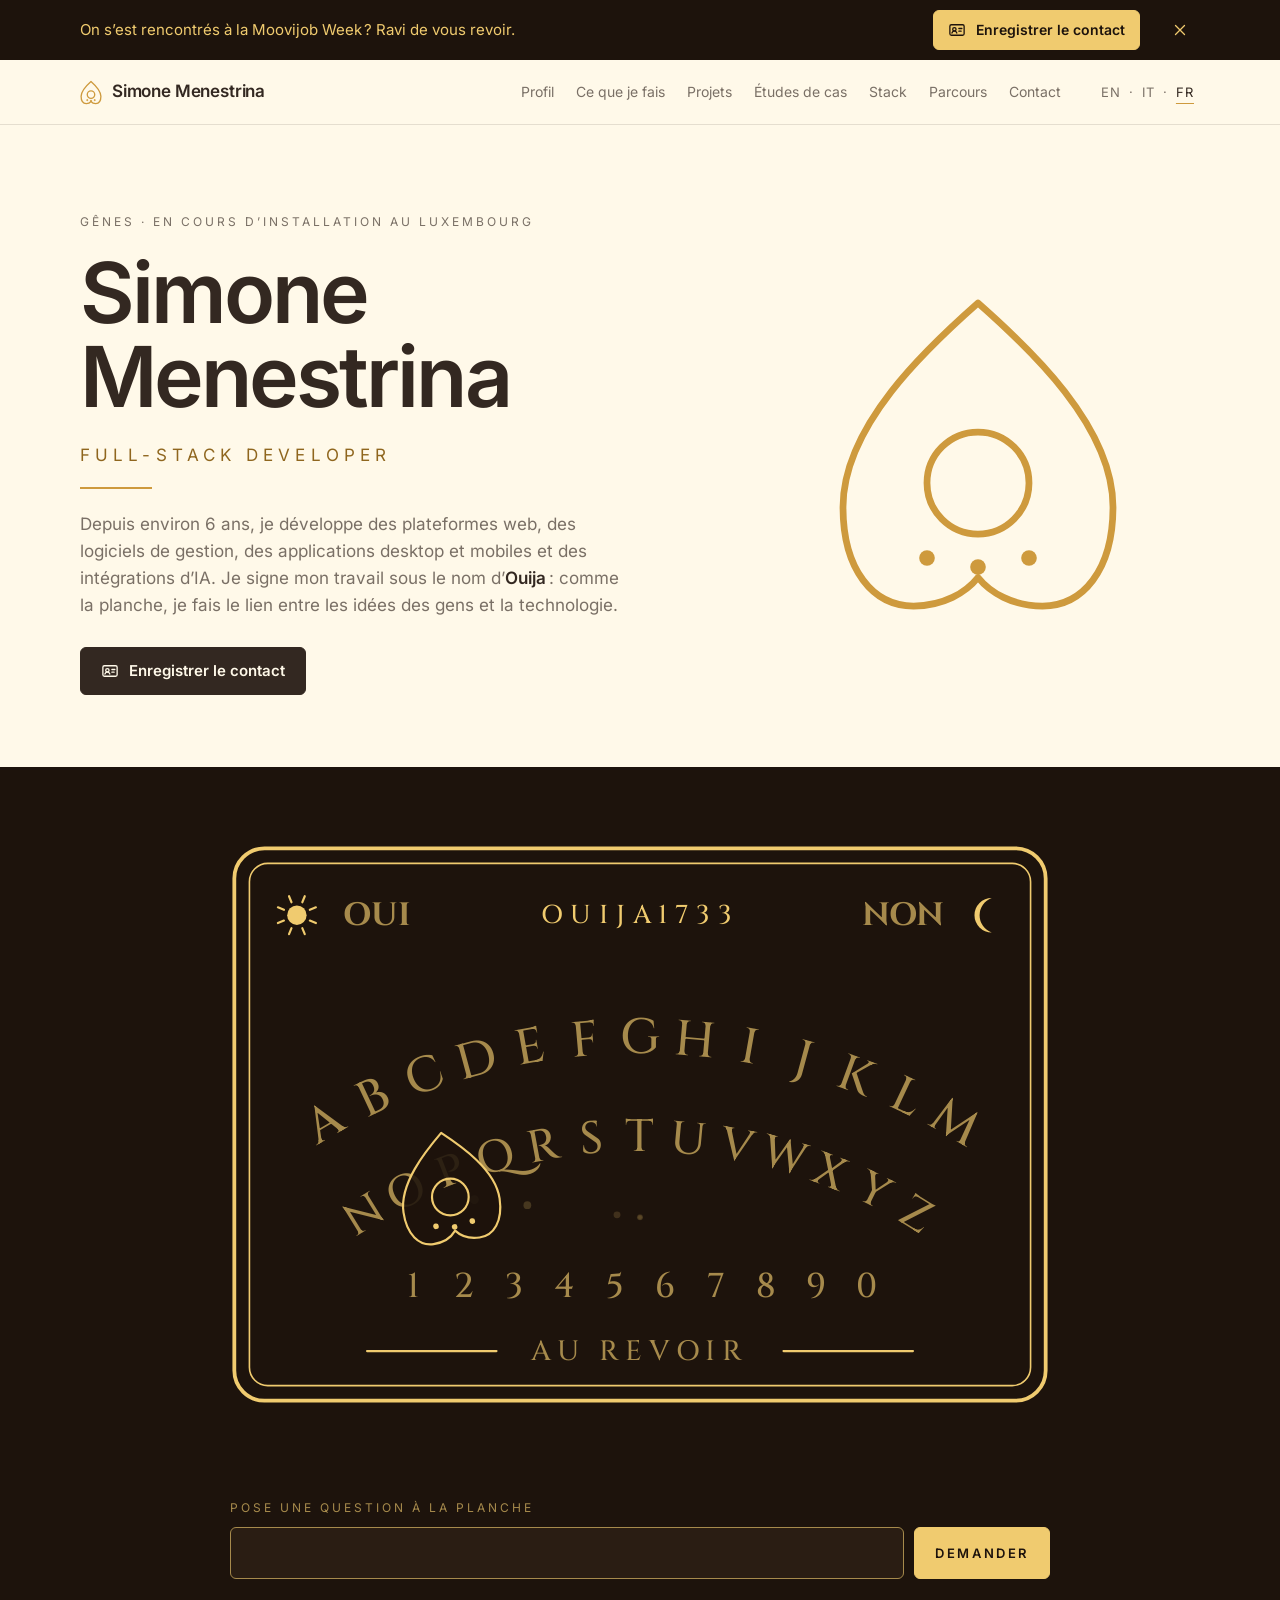
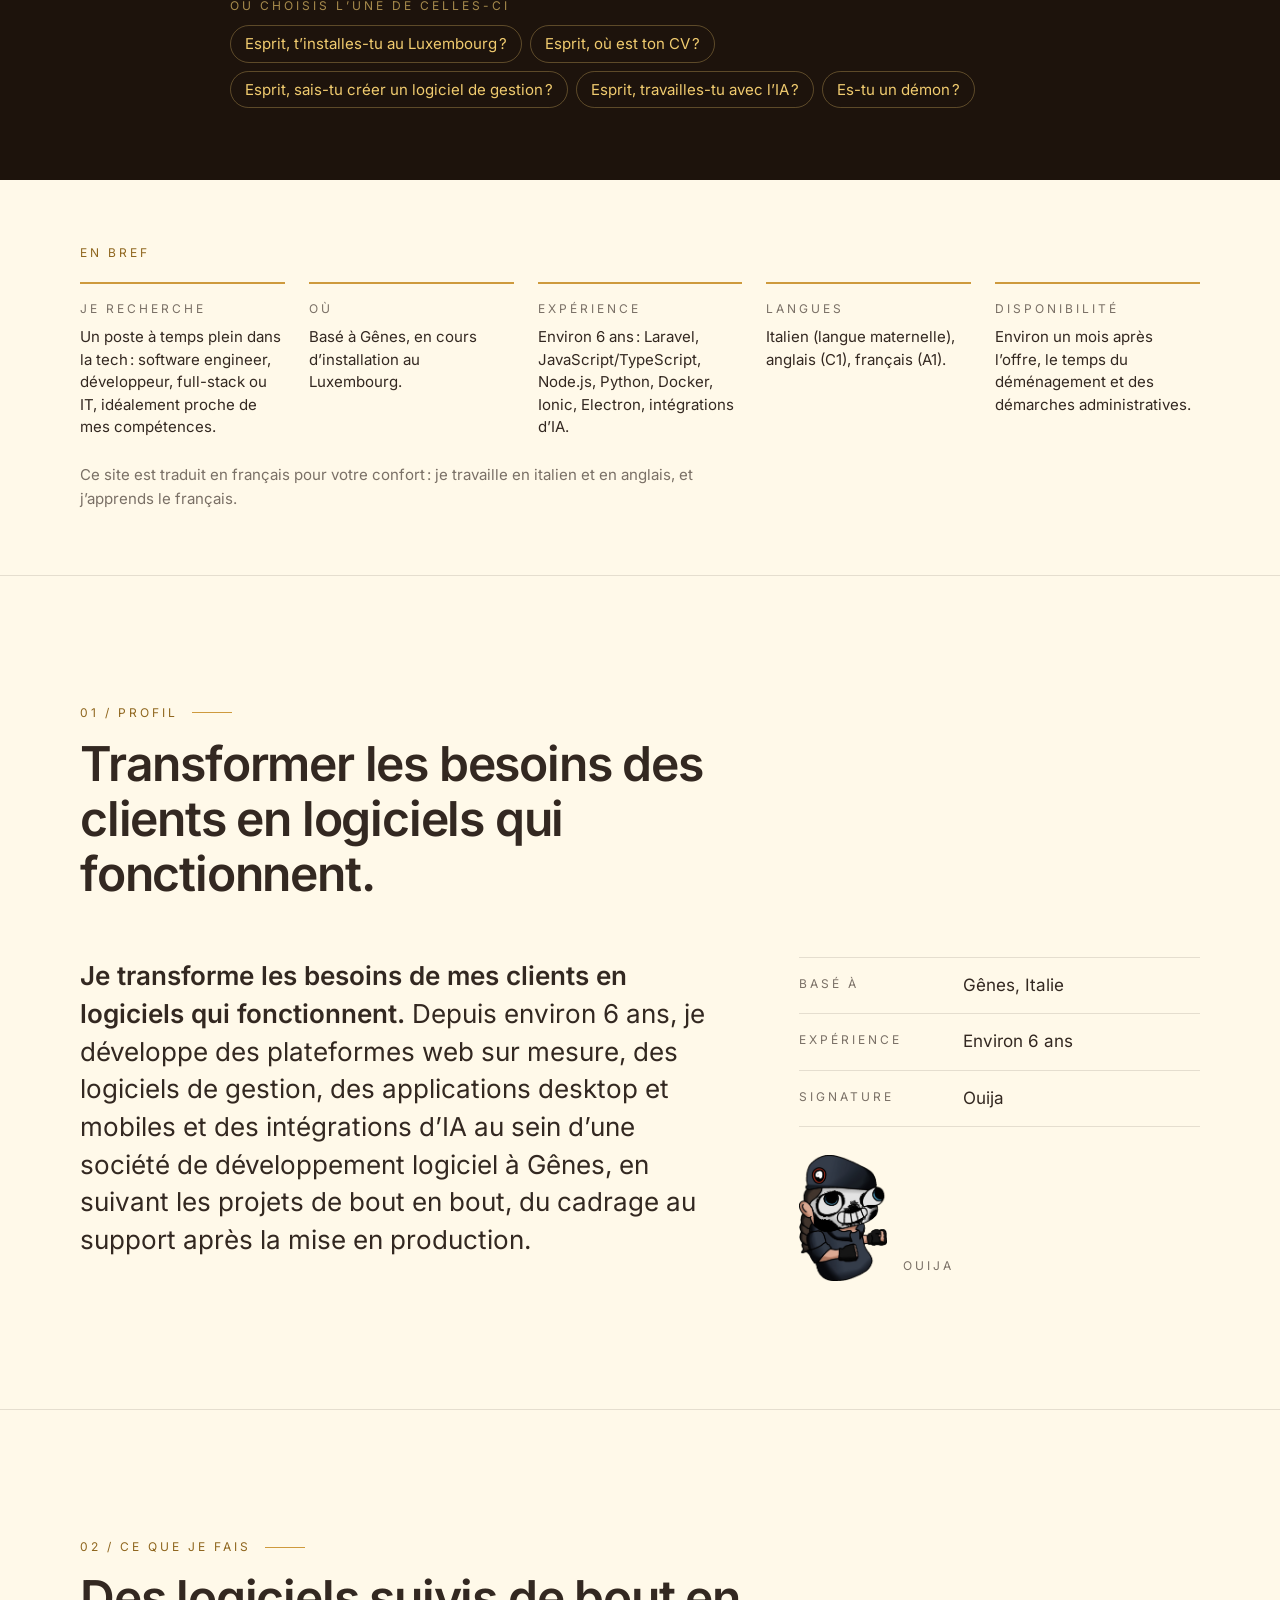
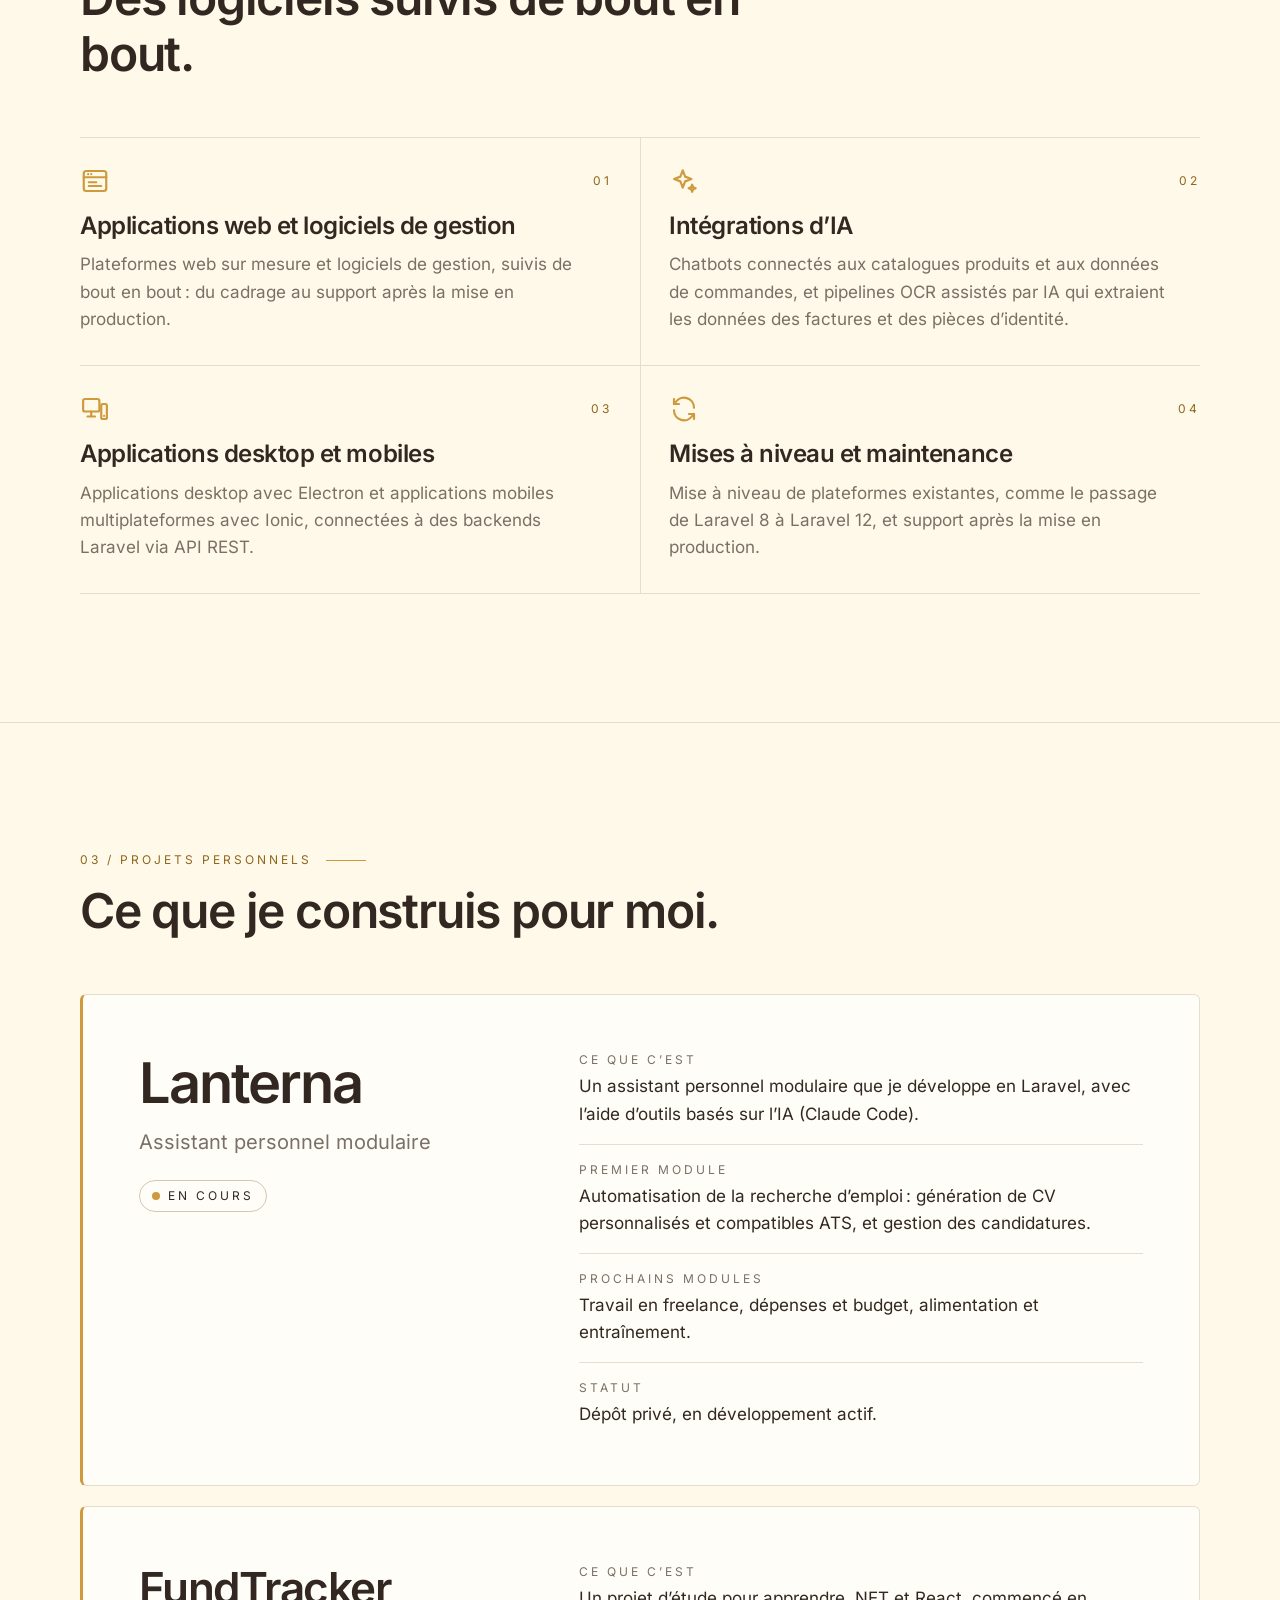
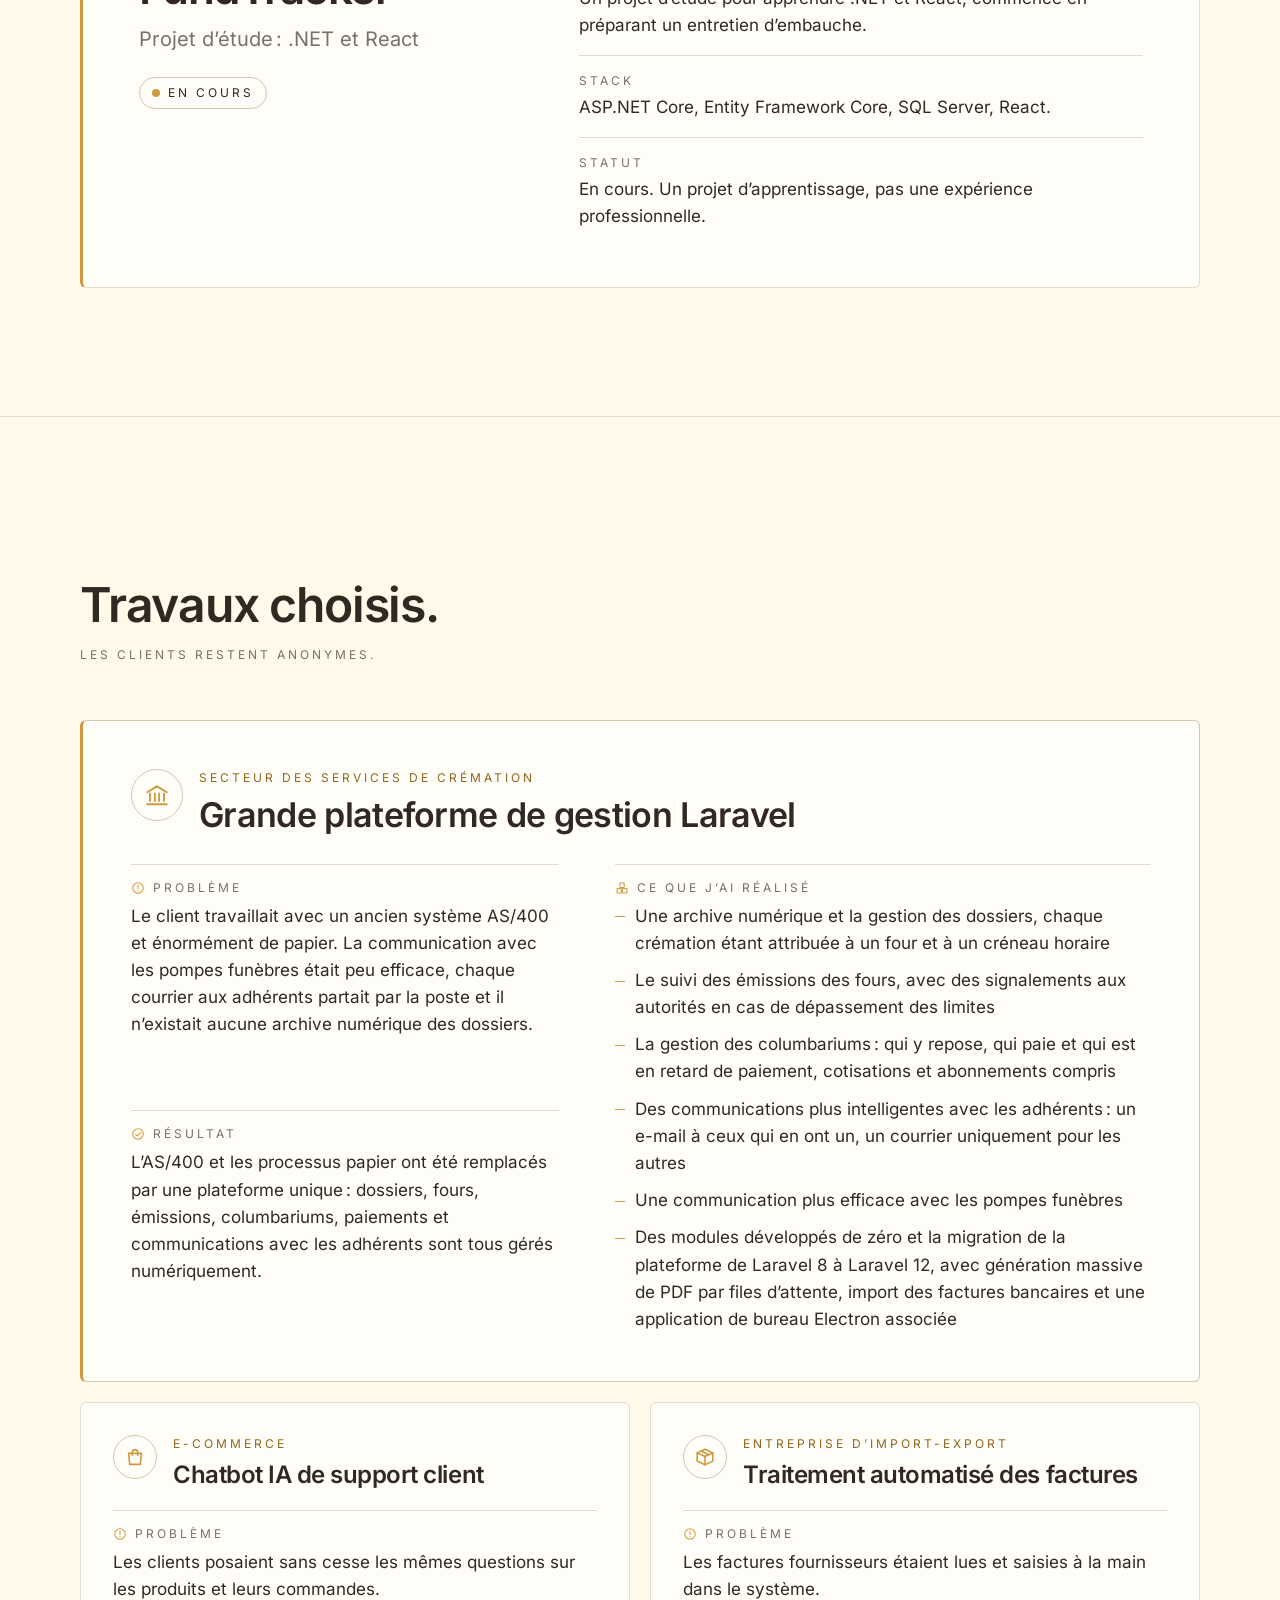
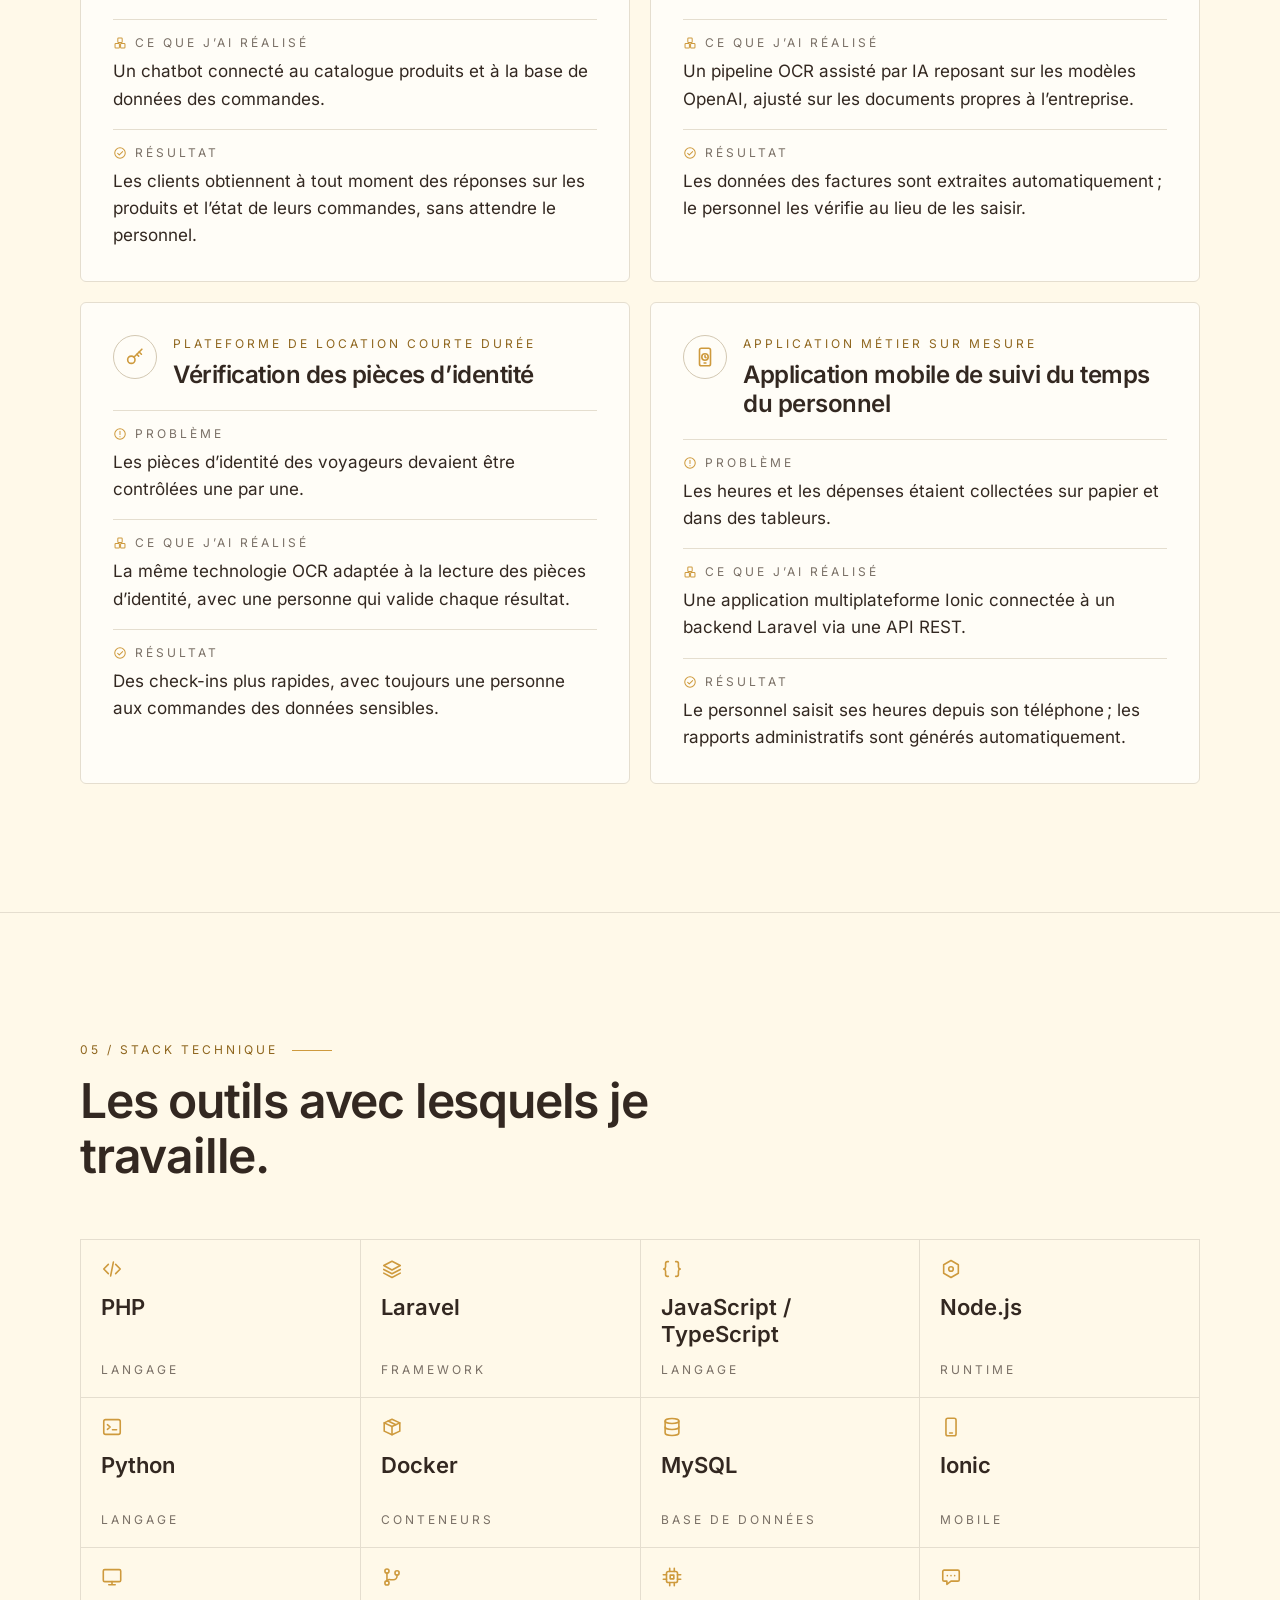
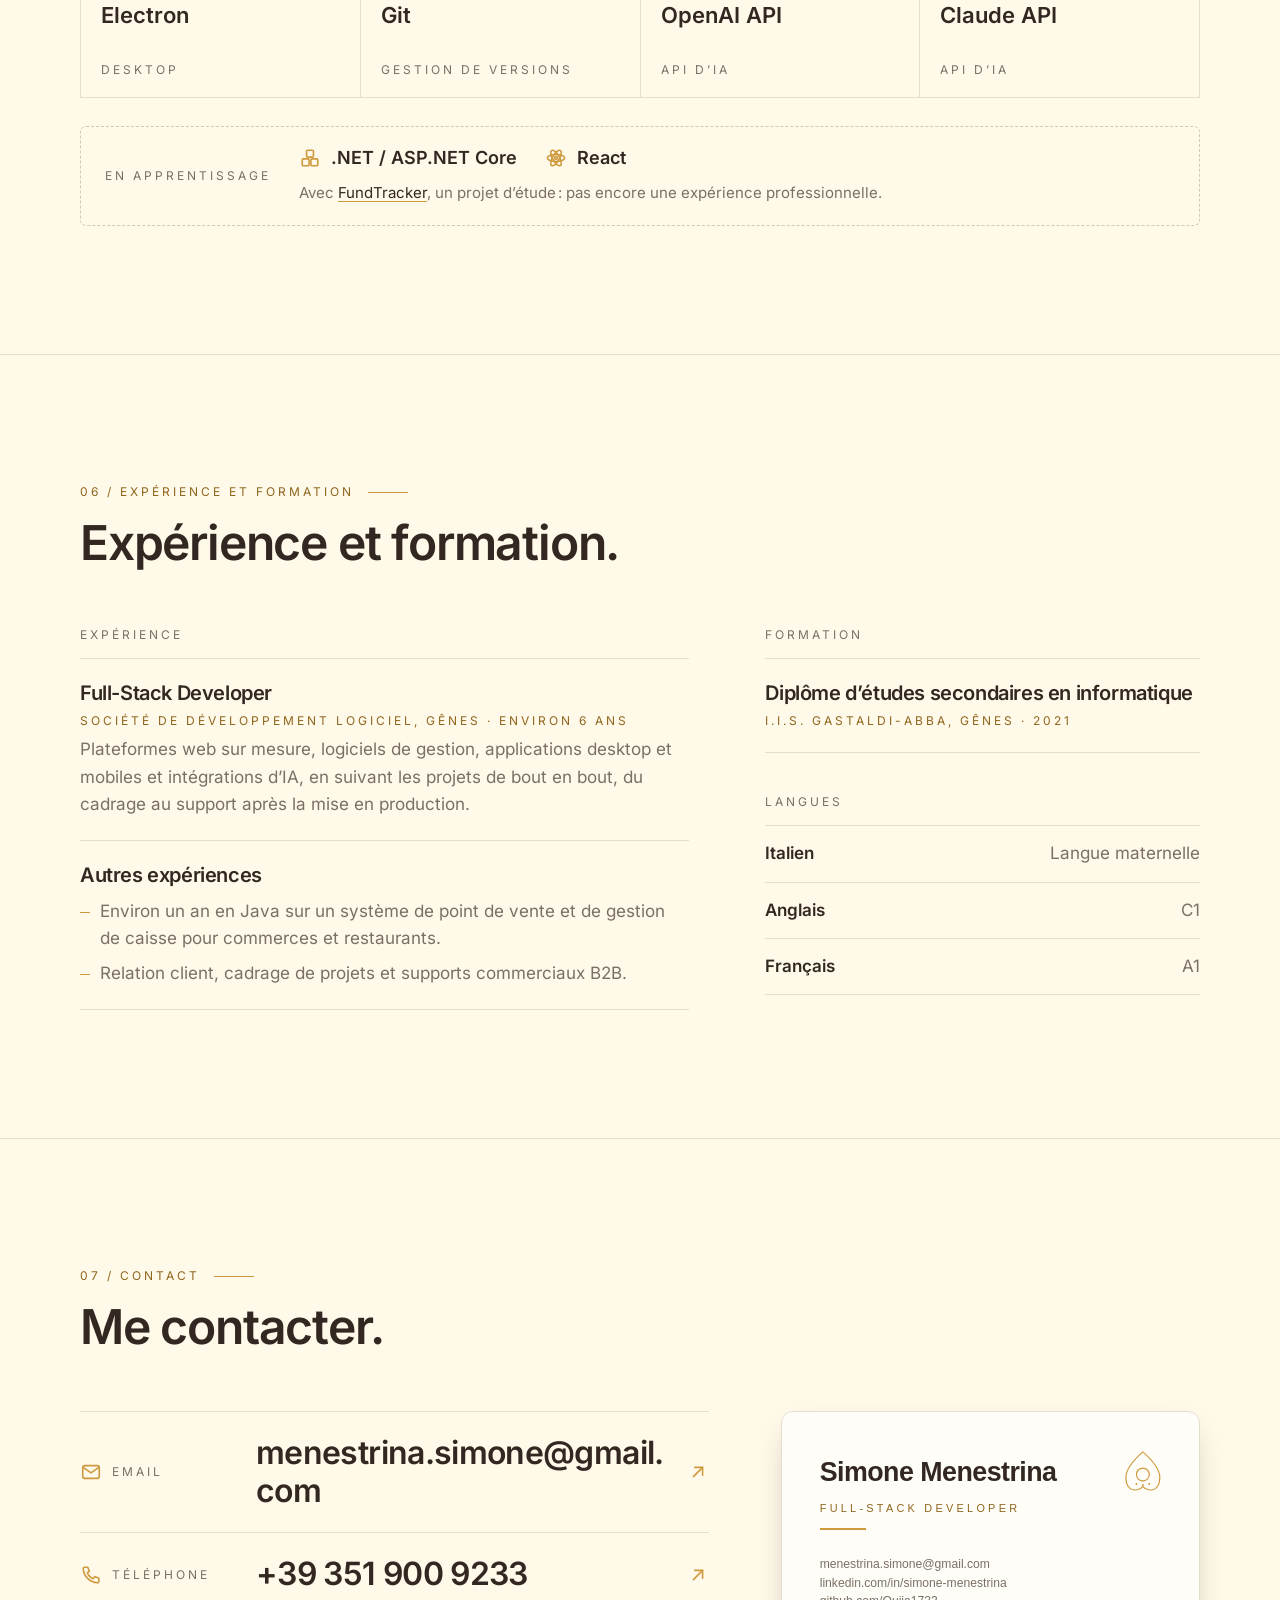
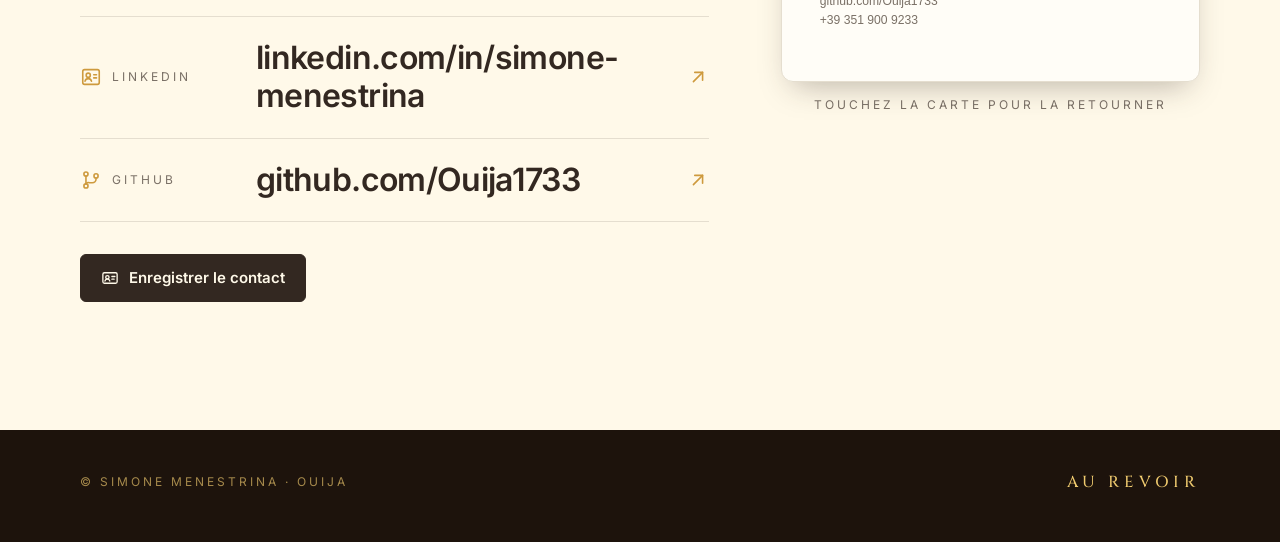
==== fr/index.html @ 6bc6d4a7 "Moovijob banner, flipping business card and print CV - Banner above the header, shown from 10 Nov to" ====
<!doctype html>
<html lang="fr">
<head>
  <meta charset="utf-8">
  <meta name="viewport" content="width=device-width, initial-scale=1">
  <title>Simone Menestrina (Ouija) — Full-Stack Developer</title>
  <meta name="description" content="Simone Menestrina, alias Ouija : développeur full-stack originaire de Gênes, en cours d’installation au Luxembourg, avec environ 6 ans d’expérience en plateformes web sur mesure, logiciels de gestion, applications desktop et mobiles et intégrations d’IA.">
  <meta name="author" content="Simone Menestrina">
  <meta name="theme-color" content="#FFF9E9">
  <link rel="canonical" href="https://ouija1733.github.io/fr/">
  <link rel="alternate" hreflang="en" href="https://ouija1733.github.io/">
  <link rel="alternate" hreflang="it" href="https://ouija1733.github.io/it/">
  <link rel="alternate" hreflang="fr" href="https://ouija1733.github.io/fr/">
  <link rel="alternate" hreflang="x-default" href="https://ouija1733.github.io/">

  <meta property="og:type" content="website">
  <meta property="og:site_name" content="Simone Menestrina — Ouija">
  <meta property="og:title" content="Simone Menestrina (Ouija) — Full-Stack Developer">
  <meta property="og:description" content="Simone Menestrina, alias Ouija : développeur full-stack originaire de Gênes, en cours d’installation au Luxembourg, avec environ 6 ans d’expérience en plateformes web sur mesure, logiciels de gestion, applications desktop et mobiles et intégrations d’IA.">
  <meta property="og:url" content="https://ouija1733.github.io/fr/">
  <meta property="og:image" content="https://ouija1733.github.io/assets/og-image.png">
  <meta property="og:image:type" content="image/png">
  <meta property="og:image:width" content="1200">
  <meta property="og:image:height" content="630">
  <meta property="og:image:alt" content="Simone Menestrina, Full Stack Developer and AI Integration Specialist, à côté de la mascotte Ouija.">
  <meta property="og:locale" content="fr_FR">
  <meta property="og:locale:alternate" content="en_US">
  <meta property="og:locale:alternate" content="it_IT">
  <meta name="twitter:card" content="summary_large_image">
  <meta name="twitter:image:alt" content="Simone Menestrina, Full Stack Developer and AI Integration Specialist, à côté de la mascotte Ouija.">

  <link rel="icon" href="../assets/favicon.svg" type="image/svg+xml">
  <link rel="apple-touch-icon" href="../assets/apple-touch-icon.png">

  <link rel="preload" href="../assets/fonts/inter-400.woff2" as="font" type="font/woff2" crossorigin>
  <link rel="preload" href="../assets/fonts/inter-600.woff2" as="font" type="font/woff2" crossorigin>
  <link rel="stylesheet" href="../assets/css/style.css">
  <script>
    /* Motion is opt-in: only with JS, only without reduced motion, and undone if main.js never runs. */
    (function (d) {
      d.classList.add("js");
      if (window.matchMedia && !matchMedia("(prefers-reduced-motion: reduce)").matches) {
        d.classList.add("motion");
        setTimeout(function () { if (!window.ouijaReady) d.classList.remove("motion"); }, 2500);
      }
    })(document.documentElement);
  </script>
  <script src="../assets/js/main.js" defer></script>
</head>
<body>
  <a class="skip-link" href="#main">Aller au contenu</a>

  <aside class="moovi" id="moovi" aria-label="Moovijob Week" data-from="2026-11-10" data-to="2026-12-15" hidden>
    <div class="wrap moovi-inner">
      <p class="moovi-text">On s’est rencontrés à la Moovijob Week ? Ravi de vous revoir.</p>
      <div class="actions moovi-actions"><a class="btn" href="../assets/simone-menestrina.vcf"><svg class="icon icon-sm" viewBox="0 0 24 24" fill="none" stroke="currentColor" stroke-width="1.75" stroke-linecap="round" stroke-linejoin="round" aria-hidden="true" focusable="false"><rect x="2.5" y="5" width="19" height="14" rx="2"/><circle cx="8.5" cy="11" r="2.25"/><path d="M5.25 16a3.4 3.4 0 0 1 6.5 0"/><path d="M14.5 10h4M14.5 13.5h3"/></svg>Enregistrer le contact</a></div>
      <button class="moovi-close" type="button" aria-label="Fermer"><svg class="icon icon-sm" viewBox="0 0 24 24" fill="none" stroke="currentColor" stroke-width="1.75" stroke-linecap="round" aria-hidden="true" focusable="false"><path d="M6 6l12 12M18 6 6 18"/></svg></button>
    </div>
  </aside>

  <header class="site-header">
    <div class="wrap header-inner">
      <a class="brand" href="#top"><svg class="brand-mark" viewBox="-50 -65 100 111" aria-hidden="true" focusable="false"><path class="pm-line" d="M0 -60C17 -45 45 -19 45 8C45 29 35 41 21.5 41C11.5 41 4 36.5 0 31.5C-4 36.5 -11.5 41 -21.5 41C-35 41 -45 29 -45 8C-45 -19 -17 -45 0 -60Z"/><circle class="pm-line" r="17"/><g class="pm-dots"><circle cx="-17" cy="25" r="2.6"/><circle cx="0" cy="28" r="2.6"/><circle cx="17" cy="25" r="2.6"/></g></svg>Simone Menestrina</a>

      <button class="nav-toggle" type="button" aria-expanded="false" aria-controls="site-nav">
        <span class="nav-toggle-icon" aria-hidden="true"></span>Menu
      </button>

      <nav class="site-nav" id="site-nav" aria-label="Principale">
        <ul>
            <li><a href="#about">Profil</a></li>
            <li><a href="#services">Ce que je fais</a></li>
            <li><a href="#projects">Projets</a></li>
            <li><a href="#case-studies">Études de cas</a></li>
            <li><a href="#stack">Stack</a></li>
            <li><a href="#experience">Parcours</a></li>
            <li><a href="#contact">Contact</a></li>
        </ul>
      </nav>

      <nav class="lang-switch" aria-label="Langue">
        <ul>
          <li><a href="../" hreflang="en" lang="en">EN<span class="sr-only"> – English</span></a></li><li><a href="../it/" hreflang="it" lang="it">IT<span class="sr-only"> – Italiano</span></a></li><li><a href="./" hreflang="fr" lang="fr" aria-current="page">FR<span class="sr-only"> – Français</span></a></li>
        </ul>
      </nav>
    </div>
  </header>

  <main id="main" tabindex="-1">
    <section class="hero" id="top" aria-labelledby="hero-name">
      <div class="wrap">
        <div class="hero-grid">
          <div>
            <p class="hero-kicker caps" data-reveal>Gênes · En cours d’installation au Luxembourg</p>
            <h1 class="hero-name" id="hero-name" data-reveal style="--d: 90ms">Simone<br>Menestrina</h1>
            <p class="hero-role caps" data-reveal style="--d: 180ms">Full-Stack Developer</p>
            <p class="hero-bridge" data-reveal style="--d: 270ms">Depuis environ 6 ans, je développe des plateformes web, des logiciels de gestion, des applications desktop et mobiles et des intégrations d’IA. Je signe mon travail sous le nom d’<strong>Ouija</strong> : comme la planche, je fais le lien entre les idées des gens et la technologie.</p>
            <p class="print-contacts">menestrina.simone@gmail.com · +39 351 900 9233 · linkedin.com/in/simone-menestrina · github.com/Ouija1733 · ouija1733.github.io</p>
            <div class="actions hero-actions"><a class="btn" href="../assets/simone-menestrina.vcf"><svg class="icon icon-sm" viewBox="0 0 24 24" fill="none" stroke="currentColor" stroke-width="1.75" stroke-linecap="round" stroke-linejoin="round" aria-hidden="true" focusable="false"><rect x="2.5" y="5" width="19" height="14" rx="2"/><circle cx="8.5" cy="11" r="2.25"/><path d="M5.25 16a3.4 3.4 0 0 1 6.5 0"/><path d="M14.5 10h4M14.5 13.5h3"/></svg>Enregistrer le contact</a></div>
          </div>

          <div class="hero-mark"><svg class="hero-planchette" viewBox="-50 -65 100 111" aria-hidden="true" focusable="false"><path class="pm-line" d="M0 -60C17 -45 45 -19 45 8C45 29 35 41 21.5 41C11.5 41 4 36.5 0 31.5C-4 36.5 -11.5 41 -21.5 41C-35 41 -45 29 -45 8C-45 -19 -17 -45 0 -60Z"/><circle class="pm-line" r="17"/><g class="pm-dots"><circle cx="-17" cy="25" r="2.6"/><circle cx="0" cy="28" r="2.6"/><circle cx="17" cy="25" r="2.6"/></g></svg></div>
        </div>
      </div>
    </section>

    <section class="board-section" id="board" aria-label="Pose une question à la planche">
      <div class="wrap">
        <div class="board">
          <svg class="board-svg" viewBox="0 0 760 520" role="img" aria-labelledby="board-title" data-rest-x="380" data-rest-y="346">
            <title id="board-title">Planche Ouija avec l’alphabet, les chiffres, OUI, NON et AU REVOIR</title>
            <defs>
              <filter id="bd-glow" x="-60%" y="-60%" width="220%" height="220%">
                <feGaussianBlur in="SourceGraphic" stdDeviation="2.6" result="blur"/>
                <feComponentTransfer in="blur" result="soft"><feFuncA type="linear" slope="0.6"/></feComponentTransfer>
                <feMerge><feMergeNode in="soft"/><feMergeNode in="SourceGraphic"/></feMerge>
              </filter>
              <clipPath id="pl-window"><circle r="17" cx="0" cy="0"/></clipPath>
            </defs>
            <rect class="bd-face" x="4" y="4" width="752" height="512" rx="28"/>
            <rect class="bd-inner" x="18" y="18" width="724" height="484" rx="17"/>
            <g class="bd-ornament">
              <circle class="bd-fill" cx="62" cy="66" r="9"/><path d="M74.0 71.0L79.6 73.3"/><path d="M67.0 78.0L69.3 83.6"/><path d="M57.0 78.0L54.7 83.6"/><path d="M50.0 71.0L44.4 73.3"/><path d="M50.0 61.0L44.4 58.7"/><path d="M57.0 54.0L54.7 48.4"/><path d="M67.0 54.0L69.3 48.4"/><path d="M74.0 61.0L79.6 58.7"/>
              <path class="bd-fill" d="M706 50A16 16 0 1 0 706 82A17 17 0 0 1 706 50Z"/>
              <path d="M127 470H247M513 470H633"/>
            </g>
            <text class="bd-title" x="380" y="66">OUIJA1733</text>
            <g id="bd-glyphs" class="bd-glyphs">
              <g class="glyph keep" data-ch="A" data-x="88.0" data-y="258.9" style="font-size:46px"><text class="g-base" x="88.0" y="258.9" transform="rotate(-30.23 88.0 258.9)">A</text><text class="g-lit" x="88.0" y="258.9" transform="rotate(-30.23 88.0 258.9)" filter="url(#bd-glow)">A</text></g><g class="glyph" data-ch="B" data-x="133.1" data-y="235.2" style="font-size:46px"><text class="g-base" x="133.1" y="235.2" transform="rotate(-25.19 133.1 235.2)">B</text><text class="g-lit" x="133.1" y="235.2" transform="rotate(-25.19 133.1 235.2)" filter="url(#bd-glow)">B</text></g><g class="glyph" data-ch="C" data-x="180.2" data-y="215.5" style="font-size:46px"><text class="g-base" x="180.2" y="215.5" transform="rotate(-20.15 180.2 215.5)">C</text><text class="g-lit" x="180.2" y="215.5" transform="rotate(-20.15 180.2 215.5)" filter="url(#bd-glow)">C</text></g><g class="glyph" data-ch="D" data-x="228.8" data-y="200.1" style="font-size:46px"><text class="g-base" x="228.8" y="200.1" transform="rotate(-15.11 228.8 200.1)">D</text><text class="g-lit" x="228.8" y="200.1" transform="rotate(-15.11 228.8 200.1)" filter="url(#bd-glow)">D</text></g><g class="glyph" data-ch="E" data-x="278.5" data-y="188.9" style="font-size:46px"><text class="g-base" x="278.5" y="188.9" transform="rotate(-10.08 278.5 188.9)">E</text><text class="g-lit" x="278.5" y="188.9" transform="rotate(-10.08 278.5 188.9)" filter="url(#bd-glow)">E</text></g><g class="glyph" data-ch="F" data-x="329.1" data-y="182.2" style="font-size:46px"><text class="g-base" x="329.1" y="182.2" transform="rotate(-5.04 329.1 182.2)">F</text><text class="g-lit" x="329.1" y="182.2" transform="rotate(-5.04 329.1 182.2)" filter="url(#bd-glow)">F</text></g><g class="glyph" data-ch="G" data-x="380.0" data-y="180.0" style="font-size:46px"><text class="g-base" x="380.0" y="180.0">G</text><text class="g-lit" x="380.0" y="180.0" filter="url(#bd-glow)">G</text></g><g class="glyph" data-ch="H" data-x="430.9" data-y="182.2" style="font-size:46px"><text class="g-base" x="430.9" y="182.2" transform="rotate(5.04 430.9 182.2)">H</text><text class="g-lit" x="430.9" y="182.2" transform="rotate(5.04 430.9 182.2)" filter="url(#bd-glow)">H</text></g><g class="glyph keep" data-ch="I" data-x="481.5" data-y="188.9" style="font-size:46px"><text class="g-base" x="481.5" y="188.9" transform="rotate(10.08 481.5 188.9)">I</text><text class="g-lit" x="481.5" y="188.9" transform="rotate(10.08 481.5 188.9)" filter="url(#bd-glow)">I</text></g><g class="glyph keep" data-ch="J" data-x="531.2" data-y="200.1" style="font-size:46px"><text class="g-base" x="531.2" y="200.1" transform="rotate(15.11 531.2 200.1)">J</text><text class="g-lit" x="531.2" y="200.1" transform="rotate(15.11 531.2 200.1)" filter="url(#bd-glow)">J</text></g><g class="glyph" data-ch="K" data-x="579.8" data-y="215.5" style="font-size:46px"><text class="g-base" x="579.8" y="215.5" transform="rotate(20.15 579.8 215.5)">K</text><text class="g-lit" x="579.8" y="215.5" transform="rotate(20.15 579.8 215.5)" filter="url(#bd-glow)">K</text></g><g class="glyph" data-ch="L" data-x="626.9" data-y="235.2" style="font-size:46px"><text class="g-base" x="626.9" y="235.2" transform="rotate(25.19 626.9 235.2)">L</text><text class="g-lit" x="626.9" y="235.2" transform="rotate(25.19 626.9 235.2)" filter="url(#bd-glow)">L</text></g><g class="glyph" data-ch="M" data-x="672.0" data-y="258.9" style="font-size:46px"><text class="g-base" x="672.0" y="258.9" transform="rotate(30.23 672.0 258.9)">M</text><text class="g-lit" x="672.0" y="258.9" transform="rotate(30.23 672.0 258.9)" filter="url(#bd-glow)">M</text></g><g class="glyph" data-ch="N" data-x="124.0" data-y="344.5" style="font-size:42px"><text class="g-base" x="124.0" y="344.5" transform="rotate(-31.64 124.0 344.5)">N</text><text class="g-lit" x="124.0" y="344.5" transform="rotate(-31.64 124.0 344.5)" filter="url(#bd-glow)">N</text></g><g class="glyph keep" data-ch="O" data-x="163.3" data-y="322.8" style="font-size:42px"><text class="g-base" x="163.3" y="322.8" transform="rotate(-26.37 163.3 322.8)">O</text><text class="g-lit" x="163.3" y="322.8" transform="rotate(-26.37 163.3 322.8)" filter="url(#bd-glow)">O</text></g><g class="glyph" data-ch="P" data-x="204.4" data-y="304.7" style="font-size:42px"><text class="g-base" x="204.4" y="304.7" transform="rotate(-21.09 204.4 304.7)">P</text><text class="g-lit" x="204.4" y="304.7" transform="rotate(-21.09 204.4 304.7)" filter="url(#bd-glow)">P</text></g><g class="glyph" data-ch="Q" data-x="247.0" data-y="290.5" style="font-size:42px"><text class="g-base" x="247.0" y="290.5" transform="rotate(-15.82 247.0 290.5)">Q</text><text class="g-lit" x="247.0" y="290.5" transform="rotate(-15.82 247.0 290.5)" filter="url(#bd-glow)">Q</text></g><g class="glyph" data-ch="R" data-x="290.7" data-y="280.2" style="font-size:42px"><text class="g-base" x="290.7" y="280.2" transform="rotate(-10.55 290.7 280.2)">R</text><text class="g-lit" x="290.7" y="280.2" transform="rotate(-10.55 290.7 280.2)" filter="url(#bd-glow)">R</text></g><g class="glyph" data-ch="S" data-x="335.1" data-y="274.1" style="font-size:42px"><text class="g-base" x="335.1" y="274.1" transform="rotate(-5.27 335.1 274.1)">S</text><text class="g-lit" x="335.1" y="274.1" transform="rotate(-5.27 335.1 274.1)" filter="url(#bd-glow)">S</text></g><g class="glyph" data-ch="T" data-x="380.0" data-y="272.0" style="font-size:42px"><text class="g-base" x="380.0" y="272.0">T</text><text class="g-lit" x="380.0" y="272.0" filter="url(#bd-glow)">T</text></g><g class="glyph keep" data-ch="U" data-x="424.9" data-y="274.1" style="font-size:42px"><text class="g-base" x="424.9" y="274.1" transform="rotate(5.27 424.9 274.1)">U</text><text class="g-lit" x="424.9" y="274.1" transform="rotate(5.27 424.9 274.1)" filter="url(#bd-glow)">U</text></g><g class="glyph" data-ch="V" data-x="469.3" data-y="280.2" style="font-size:42px"><text class="g-base" x="469.3" y="280.2" transform="rotate(10.55 469.3 280.2)">V</text><text class="g-lit" x="469.3" y="280.2" transform="rotate(10.55 469.3 280.2)" filter="url(#bd-glow)">V</text></g><g class="glyph" data-ch="W" data-x="513.0" data-y="290.5" style="font-size:42px"><text class="g-base" x="513.0" y="290.5" transform="rotate(15.82 513.0 290.5)">W</text><text class="g-lit" x="513.0" y="290.5" transform="rotate(15.82 513.0 290.5)" filter="url(#bd-glow)">W</text></g><g class="glyph" data-ch="X" data-x="555.6" data-y="304.7" style="font-size:42px"><text class="g-base" x="555.6" y="304.7" transform="rotate(21.09 555.6 304.7)">X</text><text class="g-lit" x="555.6" y="304.7" transform="rotate(21.09 555.6 304.7)" filter="url(#bd-glow)">X</text></g><g class="glyph" data-ch="Y" data-x="596.7" data-y="322.8" style="font-size:42px"><text class="g-base" x="596.7" y="322.8" transform="rotate(26.37 596.7 322.8)">Y</text><text class="g-lit" x="596.7" y="322.8" transform="rotate(26.37 596.7 322.8)" filter="url(#bd-glow)">Y</text></g><g class="glyph" data-ch="Z" data-x="636.0" data-y="344.5" style="font-size:42px"><text class="g-base" x="636.0" y="344.5" transform="rotate(31.64 636.0 344.5)">Z</text><text class="g-lit" x="636.0" y="344.5" transform="rotate(31.64 636.0 344.5)" filter="url(#bd-glow)">Z</text></g><g class="glyph" data-ch="1" data-x="170.0" data-y="410.0" style="font-size:32px"><text class="g-base" x="170.0" y="410.0">1</text><text class="g-lit" x="170.0" y="410.0" filter="url(#bd-glow)">1</text></g><g class="glyph" data-ch="2" data-x="216.7" data-y="410.0" style="font-size:32px"><text class="g-base" x="216.7" y="410.0">2</text><text class="g-lit" x="216.7" y="410.0" filter="url(#bd-glow)">2</text></g><g class="glyph" data-ch="3" data-x="263.3" data-y="410.0" style="font-size:32px"><text class="g-base" x="263.3" y="410.0">3</text><text class="g-lit" x="263.3" y="410.0" filter="url(#bd-glow)">3</text></g><g class="glyph" data-ch="4" data-x="310.0" data-y="410.0" style="font-size:32px"><text class="g-base" x="310.0" y="410.0">4</text><text class="g-lit" x="310.0" y="410.0" filter="url(#bd-glow)">4</text></g><g class="glyph" data-ch="5" data-x="356.7" data-y="410.0" style="font-size:32px"><text class="g-base" x="356.7" y="410.0">5</text><text class="g-lit" x="356.7" y="410.0" filter="url(#bd-glow)">5</text></g><g class="glyph" data-ch="6" data-x="403.3" data-y="410.0" style="font-size:32px"><text class="g-base" x="403.3" y="410.0">6</text><text class="g-lit" x="403.3" y="410.0" filter="url(#bd-glow)">6</text></g><g class="glyph" data-ch="7" data-x="450.0" data-y="410.0" style="font-size:32px"><text class="g-base" x="450.0" y="410.0">7</text><text class="g-lit" x="450.0" y="410.0" filter="url(#bd-glow)">7</text></g><g class="glyph" data-ch="8" data-x="496.7" data-y="410.0" style="font-size:32px"><text class="g-base" x="496.7" y="410.0">8</text><text class="g-lit" x="496.7" y="410.0" filter="url(#bd-glow)">8</text></g><g class="glyph" data-ch="9" data-x="543.3" data-y="410.0" style="font-size:32px"><text class="g-base" x="543.3" y="410.0">9</text><text class="g-lit" x="543.3" y="410.0" filter="url(#bd-glow)">9</text></g><g class="glyph" data-ch="0" data-x="590.0" data-y="410.0" style="font-size:32px"><text class="g-base" x="590.0" y="410.0">0</text><text class="g-lit" x="590.0" y="410.0" filter="url(#bd-glow)">0</text></g><g class="glyph" data-ch="YES" data-x="136.0" data-y="66.0" style="font-size:30px"><text class="g-base" x="136.0" y="66.0">OUI</text><text class="g-lit" x="136.0" y="66.0" filter="url(#bd-glow)">OUI</text></g><g class="glyph" data-ch="NO" data-x="624.0" data-y="66.0" style="font-size:30px"><text class="g-base" x="624.0" y="66.0">NON</text><text class="g-lit" x="624.0" y="66.0" filter="url(#bd-glow)">NON</text></g><g class="glyph" data-ch="GOODBYE" data-x="380.0" data-y="470.0" style="font-size:26px"><text class="g-base" x="380.0" y="470.0">AU REVOIR</text><text class="g-lit" x="380.0" y="470.0" filter="url(#bd-glow)">AU REVOIR</text></g>
            </g>
            <g class="pl-trail" aria-hidden="true"><circle r="4.0" cx="0" cy="0"/><circle r="3.6" cx="0" cy="0"/><circle r="3.2" cx="0" cy="0"/><circle r="2.8" cx="0" cy="0"/><circle r="2.4" cx="0" cy="0"/><circle r="2.0" cx="0" cy="0"/><circle r="1.6" cx="0" cy="0"/></g>
            <g class="pl" transform="translate(380 346)">
              <g class="pl-body">
                <path class="pl-shape" d="M0 -60C17 -45 45 -19 45 8C45 29 35 41 21.5 41C11.5 41 4 36.5 0 31.5C-4 36.5 -11.5 41 -21.5 41C-35 41 -45 29 -45 8C-45 -19 -17 -45 0 -60Z"/>
                <g class="pl-dots"><circle cx="-17" cy="25" r="2.6"/><circle cx="0" cy="28" r="2.6"/><circle cx="17" cy="25" r="2.6"/></g>
              </g>
              <g clip-path="url(#pl-window)">
                <circle class="pl-glass" r="17"/>
                <g class="pl-lens" transform="scale(1.2) translate(-380 -346)"><use href="#bd-glyphs"/></g>
              </g>
              <circle class="pl-ring" r="17"/>
            </g>
          </svg>

          <p class="ask-answer" id="ask-answer" aria-live="polite"></p>

          <form class="ask" id="ask" autocomplete="off" data-faq="{&quot;topics&quot;: [{&quot;id&quot;: &quot;job&quot;, &quot;word&quot;: &quot;TEMPS PLEIN&quot;, &quot;text&quot;: &quot;Un poste à temps plein dans la tech : software engineer, développeur, full-stack ou IT, idéalement proche de ce que je fais déjà.&quot;, &quot;keywords&quot;: [&quot;cherches&quot;, &quot;cherchez&quot;, &quot;recherche*&quot;, &quot;poste*&quot;, &quot;emploi*&quot;, &quot;travail&quot;, &quot;job*&quot;, &quot;role*&quot;, &quot;opportunit*&quot;, &quot;temps plein&quot;, &quot;plein temps&quot;, &quot;cdi&quot;, &quot;carriere&quot;, &quot;embauch*&quot;, &quot;recrut*&quot;]}, {&quot;id&quot;: &quot;relocate&quot;, &quot;word&quot;: &quot;YES&quot;, &quot;text&quot;: &quot;Oui : je m’installe au Luxembourg, et c’est justement pour ça que j’y cherche du travail.&quot;, &quot;keywords&quot;: [&quot;luxembourg*&quot;, &quot;demenag*&quot;, &quot;installer&quot;, &quot;installes&quot;, &quot;installez&quot;, &quot;relocat*&quot;, &quot;frontalier*&quot;, &quot;frontiere*&quot;, &quot;etranger&quot;]}, {&quot;id&quot;: &quot;cv&quot;, &quot;word&quot;: &quot;CV&quot;, &quot;text&quot;: &quot;Imprime cette page : elle devient un CV propre. Ou écris-moi et je t’envoie le PDF.&quot;, &quot;keywords&quot;: [&quot;cv&quot;, &quot;curriculum*&quot;, &quot;resume*&quot;]}, {&quot;id&quot;: &quot;availability&quot;, &quot;word&quot;: &quot;1 MOIS&quot;, &quot;text&quot;: &quot;Environ un mois après l’offre, le temps du déménagement et des démarches administratives.&quot;, &quot;keywords&quot;: [&quot;disponib*&quot;, &quot;preavis&quot;, &quot;commencer&quot;, &quot;commences&quot;, &quot;commencez&quot;, &quot;demarrer&quot;, &quot;debut*&quot;, &quot;rejoindre&quot;, &quot;quand peux tu&quot;, &quot;quand pouvez vous&quot;]}, {&quot;id&quot;: &quot;french&quot;, &quot;word&quot;: &quot;A1&quot;, &quot;text&quot;: &quot;Un peu : français A1 pour l’instant. Le site est traduit pour ton confort ; je parle italien (langue maternelle) et anglais (C1).&quot;, &quot;keywords&quot;: [&quot;francais&quot;, &quot;french&quot;]}, {&quot;id&quot;: &quot;english&quot;, &quot;word&quot;: &quot;C1&quot;, &quot;text&quot;: &quot;Oui, C1. L’italien est ma langue maternelle, et mon français est au niveau A1.&quot;, &quot;keywords&quot;: [&quot;anglais&quot;, &quot;english&quot;]}, {&quot;id&quot;: &quot;fundtracker&quot;, &quot;word&quot;: &quot;ETUDE&quot;, &quot;text&quot;: &quot;FundTracker : un projet d’étude pour apprendre .NET et React (ASP.NET Core, EF Core, SQL Server). Encore en cours.&quot;, &quot;keywords&quot;: [&quot;fundtracker&quot;, &quot;fund tracker&quot;, &quot;net&quot;, &quot;dotnet&quot;, &quot;asp net&quot;, &quot;c sharp&quot;, &quot;csharp&quot;, &quot;react&quot;, &quot;entity framework&quot;, &quot;sql server&quot;, &quot;apprend*&quot;, &quot;etud*&quot;]}, {&quot;id&quot;: &quot;build&quot;, &quot;word&quot;: &quot;6 ANS&quot;, &quot;text&quot;: &quot;Je crée des applications web et des logiciels de gestion sur mesure depuis environ 6 ans, surtout avec Laravel.&quot;, &quot;keywords&quot;: [&quot;logiciel* de gestion&quot;, &quot;gestion&quot;, &quot;erp&quot;, &quot;crm&quot;, &quot;application* web&quot;, &quot;appli* web&quot;, &quot;web app*&quot;, &quot;webapp*&quot;, &quot;site&quot;, &quot;sites&quot;, &quot;site web&quot;, &quot;sites web&quot;, &quot;plateforme*&quot;, &quot;sur mesure&quot;, &quot;tableau* de bord&quot;, &quot;back office&quot;, &quot;backoffice&quot;, &quot;portail*&quot;, &quot;e commerce&quot;, &quot;ecommerce&quot;, &quot;logiciel* sur mesure&quot;, &quot;logiciel* metier*&quot;]}, {&quot;id&quot;: &quot;ai&quot;, &quot;word&quot;: &quot;IA&quot;, &quot;text&quot;: &quot;Tous les jours : chatbots, traitement de documents et automatisations connectées à de vraies données.&quot;, &quot;keywords&quot;: [&quot;ia&quot;, &quot;l ia&quot;, &quot;intelligence* artificielle*&quot;, &quot;chatbot*&quot;, &quot;chat bot*&quot;, &quot;gpt*&quot;, &quot;chatgpt&quot;, &quot;openai&quot;, &quot;claude&quot;, &quot;anthropic&quot;, &quot;llm*&quot;, &quot;ocr&quot;, &quot;machine learning&quot;, &quot;automatis*&quot;, &quot;automati*&quot;, &quot;agent*&quot;, &quot;bot&quot;, &quot;bots&quot;, &quot;prompt*&quot;, &quot;rag&quot;]}, {&quot;id&quot;: &quot;upgrade&quot;, &quot;word&quot;: &quot;FIX&quot;, &quot;text&quot;: &quot;J’ai migré une grande plateforme de Laravel 8 à 12, et je travaille volontiers sur du code existant.&quot;, &quot;keywords&quot;: [&quot;mise* a jour&quot;, &quot;mettre a jour&quot;, &quot;upgrad*&quot;, &quot;migr*&quot;, &quot;maintenance&quot;, &quot;maintenir&quot;, &quot;existant*&quot;, &quot;legacy&quot;, &quot;ancien*&quot;, &quot;vieux&quot;, &quot;refacto*&quot;, &quot;reprendre&quot;, &quot;reprise&quot;, &quot;support&quot;]}, {&quot;id&quot;: &quot;bug&quot;, &quot;word&quot;: &quot;FIX&quot;, &quot;text&quot;: &quot;Seulement ceux que je m’apprête à corriger.&quot;, &quot;keywords&quot;: [&quot;bug*&quot;, &quot;bogue*&quot;, &quot;erreur*&quot;, &quot;plante*&quot;, &quot;crash*&quot;, &quot;panne*&quot;, &quot;corrig*&quot;, &quot;fix*&quot;, &quot;debug*&quot;, &quot;probleme*&quot;, &quot;casse*&quot;]}, {&quot;id&quot;: &quot;tech&quot;, &quot;word&quot;: &quot;LARAVEL&quot;, &quot;text&quot;: &quot;PHP et Laravel couramment, plus JavaScript, Node.js, Python et Docker. Et l’italien et l’anglais, pour les vivants.&quot;, &quot;keywords&quot;: [&quot;laravel&quot;, &quot;php&quot;, &quot;javascript&quot;, &quot;js&quot;, &quot;typescript&quot;, &quot;ts&quot;, &quot;node*&quot;, &quot;python&quot;, &quot;docker&quot;, &quot;mysql&quot;, &quot;sql&quot;, &quot;stack*&quot;, &quot;technolog*&quot;, &quot;techno*&quot;, &quot;langage*&quot;, &quot;langue*&quot;, &quot;parles&quot;, &quot;framework*&quot;, &quot;outils&quot;, &quot;backend&quot;, &quot;frontend&quot;, &quot;full stack&quot;, &quot;fullstack&quot;, &quot;base* de donnee*&quot;, &quot;database&quot;, &quot;bdd&quot;, &quot;programmation&quot;, &quot;programmer&quot;, &quot;programmeur*&quot;, &quot;programmes en&quot;]}, {&quot;id&quot;: &quot;who&quot;, &quot;word&quot;: &quot;OUIJA&quot;, &quot;text&quot;: &quot;Ouija : la signature et l’alter ego de Simone. Le voici, sans la planche.&quot;, &quot;keywords&quot;: [&quot;qui es tu&quot;, &quot;qui etes vous&quot;, &quot;qui est&quot;, &quot;ton nom&quot;, &quot;comment tu t appelles&quot;, &quot;comment t appelles tu&quot;, &quot;nom&quot;, &quot;ouija&quot;, &quot;mascotte*&quot;, &quot;presente toi&quot;, &quot;crane*&quot;]}, {&quot;id&quot;: &quot;demon&quot;, &quot;word&quot;: &quot;CODE&quot;, &quot;text&quot;: &quot;Un démon du code.&quot;, &quot;keywords&quot;: [&quot;demon*&quot;, &quot;daemon*&quot;, &quot;diable*&quot;, &quot;satan*&quot;, &quot;fantome*&quot;, &quot;esprit*&quot;, &quot;possede*&quot;, &quot;malefi*&quot;, &quot;hante*&quot;, &quot;ame&quot;, &quot;ames&quot;, &quot;mort&quot;, &quot;morts&quot;, &quot;sorcier*&quot;, &quot;sorciere*&quot;]}, {&quot;id&quot;: &quot;where&quot;, &quot;word&quot;: &quot;GENOVA&quot;, &quot;text&quot;: &quot;À Gênes, en Italie, pour l’instant : je m’installe au Luxembourg.&quot;, &quot;keywords&quot;: [&quot;ou es tu&quot;, &quot;ou etes vous&quot;, &quot;ou habites&quot;, &quot;ou vis&quot;, &quot;ou travailles&quot;, &quot;ou te trouves&quot;, &quot;ou se trouve&quot;, &quot;ville&quot;, &quot;base&quot;, &quot;basee&quot;, &quot;situe*&quot;, &quot;distance&quot;, &quot;teletravail&quot;, &quot;remote&quot;, &quot;genes&quot;, &quot;genova&quot;, &quot;italie&quot;, &quot;pays&quot;, &quot;sur place&quot;]}, {&quot;id&quot;: &quot;apps&quot;, &quot;word&quot;: &quot;APP&quot;, &quot;text&quot;: &quot;Des applications de bureau avec Electron et des applications mobiles multiplateformes avec Ionic.&quot;, &quot;keywords&quot;: [&quot;app&quot;, &quot;apps&quot;, &quot;appli*&quot;, &quot;application*&quot;, &quot;mobile*&quot;, &quot;desktop&quot;, &quot;electron&quot;, &quot;ionic&quot;, &quot;android&quot;, &quot;ios&quot;, &quot;iphone&quot;, &quot;smartphone*&quot;, &quot;telephone*&quot;, &quot;tablette*&quot;]}, {&quot;id&quot;: &quot;price&quot;, &quot;word&quot;: &quot;CA DEPEND&quot;, &quot;text&quot;: &quot;Ça dépend du projet. Envoie-moi un e-mail et je te donnerai une estimation claire.&quot;, &quot;keywords&quot;: [&quot;prix&quot;, &quot;cout*&quot;, &quot;coute*&quot;, &quot;tarif*&quot;, &quot;budget*&quot;, &quot;devis&quot;, &quot;estimation*&quot;, &quot;combien&quot;, &quot;pay*&quot;, &quot;argent&quot;, &quot;euro*&quot;, &quot;cher&quot;, &quot;chere&quot;, &quot;delai*&quot;, &quot;temps&quot;, &quot;quand&quot;, &quot;duree&quot;, &quot;heure*&quot;, &quot;jour&quot;, &quot;jours&quot;, &quot;semaine*&quot;, &quot;mois&quot;, &quot;rapide*&quot;]}, {&quot;id&quot;: &quot;contact&quot;, &quot;word&quot;: &quot;SALUT&quot;, &quot;text&quot;: &quot;E-mail, téléphone ou LinkedIn : tout est en bas de la page. Ou touche Enregistrer le contact.&quot;, &quot;keywords&quot;: [&quot;contact*&quot;, &quot;email*&quot;, &quot;e mail&quot;, &quot;mail&quot;, &quot;courriel&quot;, &quot;ecrire&quot;, &quot;ecris&quot;, &quot;joindre&quot;, &quot;linkedin&quot;, &quot;github&quot;, &quot;appeler&quot;, &quot;parler&quot;, &quot;collabor*&quot;, &quot;travailler ensemble&quot;]}, {&quot;id&quot;: &quot;lanterna&quot;, &quot;word&quot;: &quot;LANTERNA&quot;, &quot;text&quot;: &quot;Mon assistant personnel en Laravel, encore en cours de développement. Son nom vient du phare de Gênes.&quot;, &quot;keywords&quot;: [&quot;lanterna&quot;, &quot;lanterne&quot;, &quot;assistant&quot;, &quot;projet personnel&quot;, &quot;projets personnels&quot;, &quot;phare&quot;]}, {&quot;id&quot;: &quot;coffee&quot;, &quot;word&quot;: &quot;CAFE&quot;, &quot;text&quot;: &quot;Toujours.&quot;, &quot;keywords&quot;: [&quot;cafe*&quot;, &quot;expresso*&quot;, &quot;espresso*&quot;, &quot;cappuccino*&quot;, &quot;cafeine&quot;]}], &quot;fallback&quot;: {&quot;word&quot;: &quot;REDEMANDE&quot;, &quot;text&quot;: &quot;Les esprits n’ont pas compris. Essaie l’une des questions ci-dessous.&quot;}}" data-prefix="La planche répond :" data-empty="Écris d’abord une question." data-mascot="../assets/ouija.png" data-mascot-alt="Ouija, la mascotte de Simone : un personnage de bande dessinée avec un béret sombre, un visage blanc en forme de crâne, une longue tresse et des mitaines.">
            <label class="ask-label caps" for="ask-q">Pose une question à la planche</label>
            <div class="ask-row">
              <input class="ask-input" id="ask-q" name="q" type="text" maxlength="140" spellcheck="false">
              <button class="ask-button" type="submit">Demander</button>
            </div>
            <div class="ask-guided" role="group" aria-labelledby="ask-guided-label">
              <p class="ask-guided-label caps" id="ask-guided-label">Ou choisis l’une de celles-ci</p>
              <ul>
                <li><button class="ask-chip" type="button" data-topic="relocate">Esprit, t’installes-tu au Luxembourg ?</button></li>
                <li><button class="ask-chip" type="button" data-topic="cv">Esprit, où est ton CV ?</button></li>
                <li><button class="ask-chip" type="button" data-topic="build">Esprit, sais-tu créer un logiciel de gestion ?</button></li>
                <li><button class="ask-chip" type="button" data-topic="ai">Esprit, travailles-tu avec l’IA ?</button></li>
                <li><button class="ask-chip" type="button" data-topic="demon">Es-tu un démon ?</button></li>
              </ul>
            </div>
          </form>
        </div>
      </div>
    </section>

    <section class="snapshot" id="snapshot" aria-labelledby="snapshot-title">
      <div class="wrap">
        <h2 class="snapshot-title caps" id="snapshot-title" data-reveal>En bref</h2>
        <dl class="snapshot-list">
          <div data-reveal><dt class="caps">Je recherche</dt><dd>Un poste à temps plein dans la tech : software engineer, développeur, full-stack ou IT, idéalement proche de mes compétences.</dd></div>
          <div data-reveal style="--d: 60ms"><dt class="caps">Où</dt><dd>Basé à Gênes, en cours d’installation au Luxembourg.</dd></div>
          <div data-reveal style="--d: 120ms"><dt class="caps">Expérience</dt><dd>Environ 6 ans : Laravel, JavaScript/TypeScript, Node.js, Python, Docker, Ionic, Electron, intégrations d’IA.</dd></div>
          <div data-reveal style="--d: 180ms"><dt class="caps">Langues</dt><dd>Italien (langue maternelle), anglais (C1), français (A1).</dd></div>
          <div data-reveal style="--d: 240ms"><dt class="caps">Disponibilité</dt><dd>Environ un mois après l’offre, le temps du déménagement et des démarches administratives.</dd></div>
        </dl>
        <p class="snapshot-note" data-reveal>Ce site est traduit en français pour votre confort : je travaille en italien et en anglais, et j’apprends le français.</p>
      </div>
    </section>

    <section class="section" id="about" aria-labelledby="about-title">
      <div class="wrap">
        <div class="section-head">
          <p class="section-label caps" data-reveal>01 / Profil</p>
          <h2 class="section-title" id="about-title" data-reveal style="--d: 70ms">Transformer les besoins des clients en logiciels qui fonctionnent.</h2>
        </div>
        <div class="about-grid">
          <p class="lead" data-reveal><strong>Je transforme les besoins de mes clients en logiciels qui fonctionnent.</strong> Depuis environ 6 ans, je développe des plateformes web sur mesure, des logiciels de gestion, des applications desktop et mobiles et des intégrations d’IA au sein d’une société de développement logiciel à Gênes, en suivant les projets de bout en bout, du cadrage au support après la mise en production.</p>
          <div class="about-side" data-reveal style="--d: 140ms">
            <dl class="facts">
            <div><dt class="caps">Basé à</dt><dd>Gênes, Italie</dd></div>
            <div><dt class="caps">Expérience</dt><dd>Environ 6 ans</dd></div>
            <div><dt class="caps">Signature</dt><dd>Ouija</dd></div>
            </dl>
            <figure class="mascot">
              <img src="../assets/ouija.png" width="377" height="543" loading="lazy" alt="Ouija, la mascotte de Simone : un personnage de bande dessinée avec un béret sombre, un visage blanc en forme de crâne, une longue tresse et des mitaines.">
              <figcaption class="caps">Ouija</figcaption>
            </figure>
          </div>
        </div>
      </div>
    </section>

    <section class="section" id="services" aria-labelledby="services-title">
      <div class="wrap">
        <div class="section-head">
          <p class="section-label caps" data-reveal>02 / Ce que je fais</p>
          <h2 class="section-title" id="services-title" data-reveal style="--d: 70ms">Des logiciels suivis de bout en bout.</h2>
        </div>
        <ul class="services">
          <li class="service" data-reveal>
            <div class="service-top"><svg class="icon icon-lg" viewBox="0 0 24 24" fill="none" stroke="currentColor" stroke-width="1.75" stroke-linecap="round" stroke-linejoin="round" aria-hidden="true" focusable="false"><rect x="3" y="4" width="18" height="16" rx="2"/><path d="M3 9h18"/><path d="M6.5 6.5h.01M9 6.5h.01"/><path d="M7 13h6M7 16h10"/></svg><span class="service-num caps" aria-hidden="true">01</span></div>
            <h3>Applications web et logiciels de gestion</h3>
            <p>Plateformes web sur mesure et logiciels de gestion, suivis de bout en bout : du cadrage au support après la mise en production.</p>
          </li>
          <li class="service" data-reveal style="--d: 70ms">
            <div class="service-top"><svg class="icon icon-lg" viewBox="0 0 24 24" fill="none" stroke="currentColor" stroke-width="1.75" stroke-linecap="round" stroke-linejoin="round" aria-hidden="true" focusable="false"><path d="M11 3.5l1.9 5 5 1.9-5 1.9-1.9 5-1.9-5-5-1.9 5-1.9z"/><path d="M18.5 15l.8 2 2 .8-2 .8-.8 2-.8-2-2-.8 2-.8z"/></svg><span class="service-num caps" aria-hidden="true">02</span></div>
            <h3>Intégrations d’IA</h3>
            <p>Chatbots connectés aux catalogues produits et aux données de commandes, et pipelines OCR assistés par IA qui extraient les données des factures et des pièces d’identité.</p>
          </li>
          <li class="service" data-reveal style="--d: 140ms">
            <div class="service-top"><svg class="icon icon-lg" viewBox="0 0 24 24" fill="none" stroke="currentColor" stroke-width="1.75" stroke-linecap="round" stroke-linejoin="round" aria-hidden="true" focusable="false"><rect x="2.5" y="4" width="13" height="10" rx="1.5"/><path d="M6 18h6M9 14v4"/><rect x="17" y="8" width="4.5" height="12" rx="1.2"/><path d="M19.25 17.5h.01"/></svg><span class="service-num caps" aria-hidden="true">03</span></div>
            <h3>Applications desktop et mobiles</h3>
            <p>Applications desktop avec Electron et applications mobiles multiplateformes avec Ionic, connectées à des backends Laravel via API REST.</p>
          </li>
          <li class="service" data-reveal style="--d: 210ms">
            <div class="service-top"><svg class="icon icon-lg" viewBox="0 0 24 24" fill="none" stroke="currentColor" stroke-width="1.75" stroke-linecap="round" stroke-linejoin="round" aria-hidden="true" focusable="false"><path d="M20 11a8 8 0 0 0-14.7-4.4L4 8"/><path d="M4 4v4h4"/><path d="M4 13a8 8 0 0 0 14.7 4.4L20 16"/><path d="M20 20v-4h-4"/></svg><span class="service-num caps" aria-hidden="true">04</span></div>
            <h3>Mises à niveau et maintenance</h3>
            <p>Mise à niveau de plateformes existantes, comme le passage de Laravel 8 à Laravel 12, et support après la mise en production.</p>
          </li>
        </ul>
      </div>
    </section>

    <section class="section" id="projects" aria-labelledby="projects-title">
      <div class="wrap">
        <div class="section-head">
          <p class="section-label caps" data-reveal>03 / Projets personnels</p>
          <h2 class="section-title" id="projects-title" data-reveal style="--d: 70ms">Ce que je construis pour moi.</h2>
        </div>
        <div class="features">
          <article class="feature" data-reveal style="--d: 70ms">
            <div>
              <h3 class="feature-title">Lanterna</h3>
              <p class="feature-sub">Assistant personnel modulaire</p>
              <p class="status caps">En cours</p>
            </div>
            <dl class="feature-list">
              <div><dt class="caps">Ce que c’est</dt><dd>Un assistant personnel modulaire que je développe en Laravel, avec l’aide d’outils basés sur l’IA (Claude Code).</dd></div>
              <div><dt class="caps">Premier module</dt><dd>Automatisation de la recherche d’emploi : génération de CV personnalisés et compatibles ATS, et gestion des candidatures.</dd></div>
              <div><dt class="caps">Prochains modules</dt><dd>Travail en freelance, dépenses et budget, alimentation et entraînement.</dd></div>
              <div><dt class="caps">Statut</dt><dd>Dépôt privé, en développement actif.</dd></div>
            </dl>
          </article>
          <article class="feature feature--learning" data-reveal style="--d: 70ms">
            <div>
              <h3 class="feature-title">FundTracker</h3>
              <p class="feature-sub">Projet d’étude : .NET et React</p>
              <p class="status caps">En cours</p>
            </div>
            <dl class="feature-list">
              <div><dt class="caps">Ce que c’est</dt><dd>Un projet d’étude pour apprendre .NET et React, commencé en préparant un entretien d’embauche.</dd></div>
              <div><dt class="caps">Stack</dt><dd>ASP.NET Core, Entity Framework Core, SQL Server, React.</dd></div>
              <div><dt class="caps">Statut</dt><dd>En cours. Un projet d’apprentissage, pas une expérience professionnelle.</dd></div>
            </dl>
          </article>
        </div>
      </div>
    </section>

    <section class="section" id="case-studies" aria-labelledby="cases-title">
      <div class="wrap">
        <div class="section-head">
          <p class="section-label caps" data-reveal>04 / Études de cas</p>
          <h2 class="section-title" id="cases-title" data-reveal style="--d: 70ms">Travaux choisis.</h2>
          <p class="section-note caps" data-reveal style="--d: 140ms">Les clients restent anonymes.</p>
        </div>
        <ul class="cases">
          <li class="case case--featured" data-reveal>
            <div class="case-head">
              <span class="case-icon"><svg class="icon" viewBox="0 0 24 24" fill="none" stroke="currentColor" stroke-width="1.75" stroke-linecap="round" stroke-linejoin="round" aria-hidden="true" focusable="false"><path d="M3 9.5 12 4l9 5.5"/><path d="M5.5 10.5v7M10 10.5v7M14 10.5v7M18.5 10.5v7"/><path d="M3 20.5h18"/></svg></span>
              <div>
                <p class="case-sector caps">Secteur des services de crémation</p>
                <h3>Grande plateforme de gestion Laravel</h3>
              </div>
            </div>
            <dl>
              <div class="f-problem"><dt class="caps"><svg class="icon icon-xs" viewBox="0 0 24 24" fill="none" stroke="currentColor" stroke-width="1.75" stroke-linecap="round" stroke-linejoin="round" aria-hidden="true" focusable="false"><circle cx="12" cy="12" r="9"/><path d="M12 7.5v5.5"/><path d="M12 16.5h.01"/></svg>Problème</dt><dd>Le client travaillait avec un ancien système AS/400 et énormément de papier. La communication avec les pompes funèbres était peu efficace, chaque courrier aux adhérents partait par la poste et il n’existait aucune archive numérique des dossiers.</dd></div>
              <div class="f-built"><dt class="caps"><svg class="icon icon-xs" viewBox="0 0 24 24" fill="none" stroke="currentColor" stroke-width="1.75" stroke-linecap="round" stroke-linejoin="round" aria-hidden="true" focusable="false"><rect x="3.5" y="13" width="7.5" height="7.5" rx="1.25"/><rect x="13" y="13" width="7.5" height="7.5" rx="1.25"/><rect x="8.25" y="3.5" width="7.5" height="7.5" rx="1.25"/></svg>Ce que j’ai réalisé</dt><dd><ul><li>Une archive numérique et la gestion des dossiers, chaque crémation étant attribuée à un four et à un créneau horaire</li><li>Le suivi des émissions des fours, avec des signalements aux autorités en cas de dépassement des limites</li><li>La gestion des columbariums : qui y repose, qui paie et qui est en retard de paiement, cotisations et abonnements compris</li><li>Des communications plus intelligentes avec les adhérents : un e-mail à ceux qui en ont un, un courrier uniquement pour les autres</li><li>Une communication plus efficace avec les pompes funèbres</li><li>Des modules développés de zéro et la migration de la plateforme de Laravel 8 à Laravel 12, avec génération massive de PDF par files d’attente, import des factures bancaires et une application de bureau Electron associée</li></ul></dd></div>
              <div class="f-result"><dt class="caps"><svg class="icon icon-xs" viewBox="0 0 24 24" fill="none" stroke="currentColor" stroke-width="1.75" stroke-linecap="round" stroke-linejoin="round" aria-hidden="true" focusable="false"><circle cx="12" cy="12" r="9"/><path d="M8 12.5l2.75 2.75L16.5 9.5"/></svg>Résultat</dt><dd>L’AS/400 et les processus papier ont été remplacés par une plateforme unique : dossiers, fours, émissions, columbariums, paiements et communications avec les adhérents sont tous gérés numériquement.</dd></div>
            </dl>
          </li>
          <li class="case" data-reveal style="--d: 70ms">
            <div class="case-head">
              <span class="case-icon"><svg class="icon" viewBox="0 0 24 24" fill="none" stroke="currentColor" stroke-width="1.75" stroke-linecap="round" stroke-linejoin="round" aria-hidden="true" focusable="false"><path d="M5 8h14l-1.2 12H6.2z"/><path d="M9 10V7a3 3 0 0 1 6 0v3"/></svg></span>
              <div>
                <p class="case-sector caps">E-commerce</p>
                <h3>Chatbot IA de support client</h3>
              </div>
            </div>
            <dl>
              <div class="f-problem"><dt class="caps"><svg class="icon icon-xs" viewBox="0 0 24 24" fill="none" stroke="currentColor" stroke-width="1.75" stroke-linecap="round" stroke-linejoin="round" aria-hidden="true" focusable="false"><circle cx="12" cy="12" r="9"/><path d="M12 7.5v5.5"/><path d="M12 16.5h.01"/></svg>Problème</dt><dd>Les clients posaient sans cesse les mêmes questions sur les produits et leurs commandes.</dd></div>
              <div class="f-built"><dt class="caps"><svg class="icon icon-xs" viewBox="0 0 24 24" fill="none" stroke="currentColor" stroke-width="1.75" stroke-linecap="round" stroke-linejoin="round" aria-hidden="true" focusable="false"><rect x="3.5" y="13" width="7.5" height="7.5" rx="1.25"/><rect x="13" y="13" width="7.5" height="7.5" rx="1.25"/><rect x="8.25" y="3.5" width="7.5" height="7.5" rx="1.25"/></svg>Ce que j’ai réalisé</dt><dd>Un chatbot connecté au catalogue produits et à la base de données des commandes.</dd></div>
              <div class="f-result"><dt class="caps"><svg class="icon icon-xs" viewBox="0 0 24 24" fill="none" stroke="currentColor" stroke-width="1.75" stroke-linecap="round" stroke-linejoin="round" aria-hidden="true" focusable="false"><circle cx="12" cy="12" r="9"/><path d="M8 12.5l2.75 2.75L16.5 9.5"/></svg>Résultat</dt><dd>Les clients obtiennent à tout moment des réponses sur les produits et l’état de leurs commandes, sans attendre le personnel.</dd></div>
            </dl>
          </li>
          <li class="case" data-reveal style="--d: 140ms">
            <div class="case-head">
              <span class="case-icon"><svg class="icon" viewBox="0 0 24 24" fill="none" stroke="currentColor" stroke-width="1.75" stroke-linecap="round" stroke-linejoin="round" aria-hidden="true" focusable="false"><path d="M3.5 7.5 12 3.5l8.5 4L12 11.5z"/><path d="M3.5 7.5v9L12 20.5l8.5-4v-9"/><path d="M12 11.5v9"/><path d="M7.75 5.5l8.5 4"/></svg></span>
              <div>
                <p class="case-sector caps">Entreprise d’import-export</p>
                <h3>Traitement automatisé des factures</h3>
              </div>
            </div>
            <dl>
              <div class="f-problem"><dt class="caps"><svg class="icon icon-xs" viewBox="0 0 24 24" fill="none" stroke="currentColor" stroke-width="1.75" stroke-linecap="round" stroke-linejoin="round" aria-hidden="true" focusable="false"><circle cx="12" cy="12" r="9"/><path d="M12 7.5v5.5"/><path d="M12 16.5h.01"/></svg>Problème</dt><dd>Les factures fournisseurs étaient lues et saisies à la main dans le système.</dd></div>
              <div class="f-built"><dt class="caps"><svg class="icon icon-xs" viewBox="0 0 24 24" fill="none" stroke="currentColor" stroke-width="1.75" stroke-linecap="round" stroke-linejoin="round" aria-hidden="true" focusable="false"><rect x="3.5" y="13" width="7.5" height="7.5" rx="1.25"/><rect x="13" y="13" width="7.5" height="7.5" rx="1.25"/><rect x="8.25" y="3.5" width="7.5" height="7.5" rx="1.25"/></svg>Ce que j’ai réalisé</dt><dd>Un pipeline OCR assisté par IA reposant sur les modèles OpenAI, ajusté sur les documents propres à l’entreprise.</dd></div>
              <div class="f-result"><dt class="caps"><svg class="icon icon-xs" viewBox="0 0 24 24" fill="none" stroke="currentColor" stroke-width="1.75" stroke-linecap="round" stroke-linejoin="round" aria-hidden="true" focusable="false"><circle cx="12" cy="12" r="9"/><path d="M8 12.5l2.75 2.75L16.5 9.5"/></svg>Résultat</dt><dd>Les données des factures sont extraites automatiquement ; le personnel les vérifie au lieu de les saisir.</dd></div>
            </dl>
          </li>
          <li class="case" data-reveal style="--d: 70ms">
            <div class="case-head">
              <span class="case-icon"><svg class="icon" viewBox="0 0 24 24" fill="none" stroke="currentColor" stroke-width="1.75" stroke-linecap="round" stroke-linejoin="round" aria-hidden="true" focusable="false"><circle cx="8" cy="15" r="4"/><path d="M11 12l8.5-8.5"/><path d="M16.5 6.5l2.5 2.5"/><path d="M14 9l2 2"/></svg></span>
              <div>
                <p class="case-sector caps">Plateforme de location courte durée</p>
                <h3>Vérification des pièces d’identité</h3>
              </div>
            </div>
            <dl>
              <div class="f-problem"><dt class="caps"><svg class="icon icon-xs" viewBox="0 0 24 24" fill="none" stroke="currentColor" stroke-width="1.75" stroke-linecap="round" stroke-linejoin="round" aria-hidden="true" focusable="false"><circle cx="12" cy="12" r="9"/><path d="M12 7.5v5.5"/><path d="M12 16.5h.01"/></svg>Problème</dt><dd>Les pièces d’identité des voyageurs devaient être contrôlées une par une.</dd></div>
              <div class="f-built"><dt class="caps"><svg class="icon icon-xs" viewBox="0 0 24 24" fill="none" stroke="currentColor" stroke-width="1.75" stroke-linecap="round" stroke-linejoin="round" aria-hidden="true" focusable="false"><rect x="3.5" y="13" width="7.5" height="7.5" rx="1.25"/><rect x="13" y="13" width="7.5" height="7.5" rx="1.25"/><rect x="8.25" y="3.5" width="7.5" height="7.5" rx="1.25"/></svg>Ce que j’ai réalisé</dt><dd>La même technologie OCR adaptée à la lecture des pièces d’identité, avec une personne qui valide chaque résultat.</dd></div>
              <div class="f-result"><dt class="caps"><svg class="icon icon-xs" viewBox="0 0 24 24" fill="none" stroke="currentColor" stroke-width="1.75" stroke-linecap="round" stroke-linejoin="round" aria-hidden="true" focusable="false"><circle cx="12" cy="12" r="9"/><path d="M8 12.5l2.75 2.75L16.5 9.5"/></svg>Résultat</dt><dd>Des check-ins plus rapides, avec toujours une personne aux commandes des données sensibles.</dd></div>
            </dl>
          </li>
          <li class="case" data-reveal style="--d: 140ms">
            <div class="case-head">
              <span class="case-icon"><svg class="icon" viewBox="0 0 24 24" fill="none" stroke="currentColor" stroke-width="1.75" stroke-linecap="round" stroke-linejoin="round" aria-hidden="true" focusable="false"><rect x="6" y="2.5" width="12" height="19" rx="2"/><circle cx="12" cy="12" r="3.5"/><path d="M12 10.5V12l1 .8"/><path d="M11 18.5h2"/></svg></span>
              <div>
                <p class="case-sector caps">Application métier sur mesure</p>
                <h3>Application mobile de suivi du temps du personnel</h3>
              </div>
            </div>
            <dl>
              <div class="f-problem"><dt class="caps"><svg class="icon icon-xs" viewBox="0 0 24 24" fill="none" stroke="currentColor" stroke-width="1.75" stroke-linecap="round" stroke-linejoin="round" aria-hidden="true" focusable="false"><circle cx="12" cy="12" r="9"/><path d="M12 7.5v5.5"/><path d="M12 16.5h.01"/></svg>Problème</dt><dd>Les heures et les dépenses étaient collectées sur papier et dans des tableurs.</dd></div>
              <div class="f-built"><dt class="caps"><svg class="icon icon-xs" viewBox="0 0 24 24" fill="none" stroke="currentColor" stroke-width="1.75" stroke-linecap="round" stroke-linejoin="round" aria-hidden="true" focusable="false"><rect x="3.5" y="13" width="7.5" height="7.5" rx="1.25"/><rect x="13" y="13" width="7.5" height="7.5" rx="1.25"/><rect x="8.25" y="3.5" width="7.5" height="7.5" rx="1.25"/></svg>Ce que j’ai réalisé</dt><dd>Une application multiplateforme Ionic connectée à un backend Laravel via une API REST.</dd></div>
              <div class="f-result"><dt class="caps"><svg class="icon icon-xs" viewBox="0 0 24 24" fill="none" stroke="currentColor" stroke-width="1.75" stroke-linecap="round" stroke-linejoin="round" aria-hidden="true" focusable="false"><circle cx="12" cy="12" r="9"/><path d="M8 12.5l2.75 2.75L16.5 9.5"/></svg>Résultat</dt><dd>Le personnel saisit ses heures depuis son téléphone ; les rapports administratifs sont générés automatiquement.</dd></div>
            </dl>
          </li>
        </ul>
      </div>
    </section>

    <section class="section" id="stack" aria-labelledby="stack-title">
      <div class="wrap">
        <div class="section-head">
          <p class="section-label caps" data-reveal>05 / Stack technique</p>
          <h2 class="section-title" id="stack-title" data-reveal style="--d: 70ms">Les outils avec lesquels je travaille.</h2>
        </div>
        <ul class="stack">
          <li data-reveal><svg class="icon" viewBox="0 0 24 24" fill="none" stroke="currentColor" stroke-width="1.75" stroke-linecap="round" stroke-linejoin="round" aria-hidden="true" focusable="false"><path d="M8 7l-5 5 5 5"/><path d="M16 7l5 5-5 5"/><path d="M13.5 4.5l-3 15"/></svg><span class="stack-name">PHP</span><span class="caps">Langage</span></li>
          <li data-reveal style="--d: 60ms"><svg class="icon" viewBox="0 0 24 24" fill="none" stroke="currentColor" stroke-width="1.75" stroke-linecap="round" stroke-linejoin="round" aria-hidden="true" focusable="false"><path d="M12 3.5l9 4.75-9 4.75-9-4.75z"/><path d="M3 12.5l9 4.75 9-4.75"/><path d="M3 16.5l9 4.75 9-4.75"/></svg><span class="stack-name">Laravel</span><span class="caps">Framework</span></li>
          <li data-reveal style="--d: 120ms"><svg class="icon" viewBox="0 0 24 24" fill="none" stroke="currentColor" stroke-width="1.75" stroke-linecap="round" stroke-linejoin="round" aria-hidden="true" focusable="false"><path d="M8 4H7a2 2 0 0 0-2 2v3.5a2.5 2.5 0 0 1-2 2.5 2.5 2.5 0 0 1 2 2.5V18a2 2 0 0 0 2 2h1"/><path d="M16 4h1a2 2 0 0 1 2 2v3.5a2.5 2.5 0 0 0 2 2.5 2.5 2.5 0 0 0-2 2.5V18a2 2 0 0 1-2 2h-1"/></svg><span class="stack-name">JavaScript / TypeScript</span><span class="caps">Langage</span></li>
          <li data-reveal style="--d: 180ms"><svg class="icon" viewBox="0 0 24 24" fill="none" stroke="currentColor" stroke-width="1.75" stroke-linecap="round" stroke-linejoin="round" aria-hidden="true" focusable="false"><path d="M12 2.8l8 4.6v9.2l-8 4.6-8-4.6V7.4z"/><circle cx="12" cy="12" r="2.5"/></svg><span class="stack-name">Node.js</span><span class="caps">Runtime</span></li>
          <li data-reveal><svg class="icon" viewBox="0 0 24 24" fill="none" stroke="currentColor" stroke-width="1.75" stroke-linecap="round" stroke-linejoin="round" aria-hidden="true" focusable="false"><rect x="3" y="4" width="18" height="16" rx="2"/><path d="M7 9.5l3 2.5-3 2.5"/><path d="M12.5 15h4.5"/></svg><span class="stack-name">Python</span><span class="caps">Langage</span></li>
          <li data-reveal style="--d: 60ms"><svg class="icon" viewBox="0 0 24 24" fill="none" stroke="currentColor" stroke-width="1.75" stroke-linecap="round" stroke-linejoin="round" aria-hidden="true" focusable="false"><path d="M3.5 7.5 12 3.5l8.5 4L12 11.5z"/><path d="M3.5 7.5v9L12 20.5l8.5-4v-9"/><path d="M12 11.5v9"/><path d="M7.75 5.5l8.5 4"/></svg><span class="stack-name">Docker</span><span class="caps">Conteneurs</span></li>
          <li data-reveal style="--d: 120ms"><svg class="icon" viewBox="0 0 24 24" fill="none" stroke="currentColor" stroke-width="1.75" stroke-linecap="round" stroke-linejoin="round" aria-hidden="true" focusable="false"><ellipse cx="12" cy="5.5" rx="7.5" ry="2.75"/><path d="M4.5 5.5v13c0 1.5 3.4 2.75 7.5 2.75s7.5-1.25 7.5-2.75v-13"/><path d="M4.5 12c0 1.5 3.4 2.75 7.5 2.75s7.5-1.25 7.5-2.75"/></svg><span class="stack-name">MySQL</span><span class="caps">Base de données</span></li>
          <li data-reveal style="--d: 180ms"><svg class="icon" viewBox="0 0 24 24" fill="none" stroke="currentColor" stroke-width="1.75" stroke-linecap="round" stroke-linejoin="round" aria-hidden="true" focusable="false"><rect x="6.5" y="2.5" width="11" height="19" rx="2"/><path d="M10.5 18.5h3"/></svg><span class="stack-name">Ionic</span><span class="caps">Mobile</span></li>
          <li data-reveal><svg class="icon" viewBox="0 0 24 24" fill="none" stroke="currentColor" stroke-width="1.75" stroke-linecap="round" stroke-linejoin="round" aria-hidden="true" focusable="false"><rect x="2.5" y="4" width="19" height="13" rx="1.5"/><path d="M8.5 20.5h7M12 17v3.5"/></svg><span class="stack-name">Electron</span><span class="caps">Desktop</span></li>
          <li data-reveal style="--d: 60ms"><svg class="icon" viewBox="0 0 24 24" fill="none" stroke="currentColor" stroke-width="1.75" stroke-linecap="round" stroke-linejoin="round" aria-hidden="true" focusable="false"><circle cx="6.5" cy="5.5" r="2.25"/><circle cx="6.5" cy="18.5" r="2.25"/><circle cx="17.5" cy="7.5" r="2.25"/><path d="M6.5 7.75v8.5"/><path d="M17.5 9.75V11a4 4 0 0 1-4 4h-3a4 4 0 0 0-4 1"/></svg><span class="stack-name">Git</span><span class="caps">Gestion de versions</span></li>
          <li data-reveal style="--d: 120ms"><svg class="icon" viewBox="0 0 24 24" fill="none" stroke="currentColor" stroke-width="1.75" stroke-linecap="round" stroke-linejoin="round" aria-hidden="true" focusable="false"><rect x="6" y="6" width="12" height="12" rx="2"/><path d="M10 10h4v4h-4z"/><path d="M9.5 2.5V6M14.5 2.5V6M9.5 18v3.5M14.5 18v3.5M2.5 9.5H6M2.5 14.5H6M18 9.5h3.5M18 14.5h3.5"/></svg><span class="stack-name">OpenAI API</span><span class="caps">API d’IA</span></li>
          <li data-reveal style="--d: 180ms"><svg class="icon" viewBox="0 0 24 24" fill="none" stroke="currentColor" stroke-width="1.75" stroke-linecap="round" stroke-linejoin="round" aria-hidden="true" focusable="false"><path d="M4.5 4.5h15a1.5 1.5 0 0 1 1.5 1.5v9a1.5 1.5 0 0 1-1.5 1.5H12l-4.5 3.5v-3.5h-3A1.5 1.5 0 0 1 3 15V6a1.5 1.5 0 0 1 1.5-1.5z"/><path d="M8 10.5h.01M12 10.5h.01M16 10.5h.01"/></svg><span class="stack-name">Claude API</span><span class="caps">API d’IA</span></li>
        </ul>
        <div class="learning" data-reveal>
          <h3 class="caps">En apprentissage</h3>
          <ul>
            <li><svg class="icon" viewBox="0 0 24 24" fill="none" stroke="currentColor" stroke-width="1.75" stroke-linecap="round" stroke-linejoin="round" aria-hidden="true" focusable="false"><rect x="3.5" y="13" width="7.5" height="7.5" rx="1.25"/><rect x="13" y="13" width="7.5" height="7.5" rx="1.25"/><rect x="8.25" y="3.5" width="7.5" height="7.5" rx="1.25"/></svg><span class="stack-name">.NET / ASP.NET Core</span></li>
            <li><svg class="icon" viewBox="0 0 24 24" fill="none" stroke="currentColor" stroke-width="1.75" stroke-linecap="round" stroke-linejoin="round" aria-hidden="true" focusable="false"><circle cx="12" cy="12" r="1.5"/><ellipse cx="12" cy="12" rx="9.5" ry="3.75"/><ellipse cx="12" cy="12" rx="9.5" ry="3.75" transform="rotate(60 12 12)"/><ellipse cx="12" cy="12" rx="9.5" ry="3.75" transform="rotate(120 12 12)"/></svg><span class="stack-name">React</span></li>
          </ul>
          <p>Avec <a href="#projects">FundTracker</a>, un projet d’étude : pas encore une expérience professionnelle.</p>
        </div>
      </div>
    </section>

    <section class="section" id="experience" aria-labelledby="exp-title">
      <div class="wrap">
        <div class="section-head">
          <p class="section-label caps" data-reveal>06 / Expérience et formation</p>
          <h2 class="section-title" id="exp-title" data-reveal style="--d: 70ms">Expérience et formation.</h2>
        </div>
        <div class="exp-grid">
          <div class="exp-col" data-reveal>
            <h3 class="caps">Expérience</h3>
            <div class="entry">
              <h4>Full-Stack Developer</h4>
              <p class="meta caps">Société de développement logiciel, Gênes · Environ 6 ans</p>
              <p>Plateformes web sur mesure, logiciels de gestion, applications desktop et mobiles et intégrations d’IA, en suivant les projets de bout en bout, du cadrage au support après la mise en production.</p>
            </div>
            <div class="entry">
              <h4>Autres expériences</h4>
              <ul><li>Environ un an en Java sur un système de point de vente et de gestion de caisse pour commerces et restaurants.</li><li>Relation client, cadrage de projets et supports commerciaux B2B.</li></ul>
            </div>
          </div>
          <div class="exp-col" data-reveal style="--d: 140ms">
            <h3 class="caps">Formation</h3>
            <div class="entry">
              <h4>Diplôme d’études secondaires en informatique</h4>
              <p class="meta caps">I.I.S. Gastaldi-Abba, Gênes · 2021</p>
            </div>
            <h3 class="caps exp-sub">Langues</h3>
            <dl class="langs">
              <div><dt>Italien</dt><dd>Langue maternelle</dd></div>
              <div><dt>Anglais</dt><dd>C1</dd></div>
              <div><dt>Français</dt><dd>A1</dd></div>
            </dl>
          </div>
        </div>
      </div>
    </section>

    <section class="section" id="contact" aria-labelledby="contact-title">
      <div class="wrap">
        <div class="section-head">
          <p class="section-label caps" data-reveal>07 / Contact</p>
          <h2 class="section-title" id="contact-title" data-reveal style="--d: 70ms">Me contacter.</h2>
        </div>
        <div class="contact-grid">
          <div>
            <ul class="contact-list">
          <li data-reveal><a href="mailto:menestrina.simone@gmail.com"><span class="contact-label caps"><svg class="icon" viewBox="0 0 24 24" fill="none" stroke="currentColor" stroke-width="1.75" stroke-linecap="round" stroke-linejoin="round" aria-hidden="true" focusable="false"><rect x="3" y="5" width="18" height="14" rx="2"/><path d="M3.5 7l8.5 6 8.5-6"/></svg>Email</span><span class="contact-value">menestrina.simone@gmail.com</span><svg class="icon contact-arrow" viewBox="0 0 24 24" fill="none" stroke="currentColor" stroke-width="1.75" stroke-linecap="round" stroke-linejoin="round" aria-hidden="true" focusable="false"><path d="M7 17 17 7"/><path d="M8.5 7H17v8.5"/></svg></a></li>
          <li data-reveal style="--d: 70ms"><a href="tel:+393519009233"><span class="contact-label caps"><svg class="icon" viewBox="0 0 24 24" fill="none" stroke="currentColor" stroke-width="1.75" stroke-linecap="round" stroke-linejoin="round" aria-hidden="true" focusable="false"><path d="M5 3.5h3.5l1.75 4.5-2.25 1.5a11 11 0 0 0 6.5 6.5l1.5-2.25 4.5 1.75V19a1.5 1.5 0 0 1-1.5 1.5A16.5 16.5 0 0 1 3.5 5 1.5 1.5 0 0 1 5 3.5z"/></svg>Téléphone</span><span class="contact-value">+39 351 900 9233</span><svg class="icon contact-arrow" viewBox="0 0 24 24" fill="none" stroke="currentColor" stroke-width="1.75" stroke-linecap="round" stroke-linejoin="round" aria-hidden="true" focusable="false"><path d="M7 17 17 7"/><path d="M8.5 7H17v8.5"/></svg></a></li>
          <li data-reveal style="--d: 140ms"><a href="https://www.linkedin.com/in/simone-menestrina/" target="_blank" rel="me noopener"><span class="contact-label caps"><svg class="icon" viewBox="0 0 24 24" fill="none" stroke="currentColor" stroke-width="1.75" stroke-linecap="round" stroke-linejoin="round" aria-hidden="true" focusable="false"><rect x="3" y="4" width="18" height="16" rx="2"/><circle cx="9" cy="10" r="2.25"/><path d="M5.5 16.5a3.6 3.6 0 0 1 7 0"/><path d="M15 9.5h3M15 13h3"/></svg>LinkedIn</span><span class="contact-value">linkedin.com/in/simone-menestrina</span><span class="sr-only"> (s’ouvre dans un nouvel onglet)</span><svg class="icon contact-arrow" viewBox="0 0 24 24" fill="none" stroke="currentColor" stroke-width="1.75" stroke-linecap="round" stroke-linejoin="round" aria-hidden="true" focusable="false"><path d="M7 17 17 7"/><path d="M8.5 7H17v8.5"/></svg></a></li>
          <li data-reveal style="--d: 210ms"><a href="https://github.com/Ouija1733" target="_blank" rel="me noopener"><span class="contact-label caps"><svg class="icon" viewBox="0 0 24 24" fill="none" stroke="currentColor" stroke-width="1.75" stroke-linecap="round" stroke-linejoin="round" aria-hidden="true" focusable="false"><circle cx="6.5" cy="5.5" r="2.25"/><circle cx="6.5" cy="18.5" r="2.25"/><circle cx="17.5" cy="7.5" r="2.25"/><path d="M6.5 7.75v8.5"/><path d="M17.5 9.75V11a4 4 0 0 1-4 4h-3a4 4 0 0 0-4 1"/></svg>GitHub</span><span class="contact-value">github.com/Ouija1733</span><span class="sr-only"> (s’ouvre dans un nouvel onglet)</span><svg class="icon contact-arrow" viewBox="0 0 24 24" fill="none" stroke="currentColor" stroke-width="1.75" stroke-linecap="round" stroke-linejoin="round" aria-hidden="true" focusable="false"><path d="M7 17 17 7"/><path d="M8.5 7H17v8.5"/></svg></a></li>
            </ul>
            <div class="actions contact-actions"><a class="btn" href="../assets/simone-menestrina.vcf"><svg class="icon icon-sm" viewBox="0 0 24 24" fill="none" stroke="currentColor" stroke-width="1.75" stroke-linecap="round" stroke-linejoin="round" aria-hidden="true" focusable="false"><rect x="2.5" y="5" width="19" height="14" rx="2"/><circle cx="8.5" cy="11" r="2.25"/><path d="M5.25 16a3.4 3.4 0 0 1 6.5 0"/><path d="M14.5 10h4M14.5 13.5h3"/></svg>Enregistrer le contact</a></div>
          </div>

          <figure class="bizcard-wrap" data-reveal style="--d: 140ms">
            <button class="bizcard" type="button" aria-pressed="false" aria-label="Carte de visite : la retourner">
              <span class="bizcard-inner">
                <span class="bizcard-face bizcard-front" aria-hidden="true">
                  <span class="bc-mark"><svg class="bc-planchette" viewBox="-50 -65 100 111" aria-hidden="true" focusable="false"><path class="pm-line" d="M0 -60C17 -45 45 -19 45 8C45 29 35 41 21.5 41C11.5 41 4 36.5 0 31.5C-4 36.5 -11.5 41 -21.5 41C-35 41 -45 29 -45 8C-45 -19 -17 -45 0 -60Z"/><circle class="pm-line" r="17"/><g class="pm-dots"><circle cx="-17" cy="25" r="2.6"/><circle cx="0" cy="28" r="2.6"/><circle cx="17" cy="25" r="2.6"/></g></svg></span>
                  <span class="bc-name">Simone Menestrina</span>
                  <span class="bc-role">Full-Stack Developer</span>
                  <span class="bc-info">menestrina.simone@gmail.com<br>linkedin.com/in/simone-menestrina<br>github.com/Ouija1733<br>+39 351 900 9233</span>
                </span>
                <span class="bizcard-face bizcard-back" aria-hidden="true"><svg class="cb" viewBox="0 0 760 520" aria-hidden="true" focusable="false"><rect class="cb-line cb-outer" x="4" y="4" width="752" height="512" rx="28"/><rect class="cb-line" x="18" y="18" width="724" height="484" rx="17"/><circle class="cb-fill" cx="62" cy="66" r="9"/><g class="cb-line"><path d="M74.0 71.0L79.6 73.3"/><path d="M67.0 78.0L69.3 83.6"/><path d="M57.0 78.0L54.7 83.6"/><path d="M50.0 71.0L44.4 73.3"/><path d="M50.0 61.0L44.4 58.7"/><path d="M57.0 54.0L54.7 48.4"/><path d="M67.0 54.0L69.3 48.4"/><path d="M74.0 61.0L79.6 58.7"/></g><path class="cb-fill" d="M706 50A16 16 0 1 0 706 82A17 17 0 0 1 706 50Z"/><path class="cb-line" d="M127 470H247M513 470H633"/><g class="cb-text"><text x="380" y="66" font-size="24" letter-spacing="7">OUIJA1733</text><text class="cb-bold" x="136" y="66" font-size="30">OUI</text><text class="cb-bold" x="624" y="66" font-size="30">NON</text><text x="88.0" y="258.9" font-size="46" transform="rotate(-30.23 88.0 258.9)">A</text><text x="133.1" y="235.2" font-size="46" transform="rotate(-25.19 133.1 235.2)">B</text><text x="180.2" y="215.5" font-size="46" transform="rotate(-20.15 180.2 215.5)">C</text><text x="228.8" y="200.1" font-size="46" transform="rotate(-15.11 228.8 200.1)">D</text><text x="278.5" y="188.9" font-size="46" transform="rotate(-10.08 278.5 188.9)">E</text><text x="329.1" y="182.2" font-size="46" transform="rotate(-5.04 329.1 182.2)">F</text><text x="380.0" y="180.0" font-size="46" transform="rotate(0.00 380.0 180.0)">G</text><text x="430.9" y="182.2" font-size="46" transform="rotate(5.04 430.9 182.2)">H</text><text x="481.5" y="188.9" font-size="46" transform="rotate(10.08 481.5 188.9)">I</text><text x="531.2" y="200.1" font-size="46" transform="rotate(15.11 531.2 200.1)">J</text><text x="579.8" y="215.5" font-size="46" transform="rotate(20.15 579.8 215.5)">K</text><text x="626.9" y="235.2" font-size="46" transform="rotate(25.19 626.9 235.2)">L</text><text x="672.0" y="258.9" font-size="46" transform="rotate(30.23 672.0 258.9)">M</text><text x="124.0" y="344.5" font-size="42" transform="rotate(-31.64 124.0 344.5)">N</text><text x="163.3" y="322.8" font-size="42" transform="rotate(-26.37 163.3 322.8)">O</text><text x="204.4" y="304.7" font-size="42" transform="rotate(-21.09 204.4 304.7)">P</text><text x="247.0" y="290.5" font-size="42" transform="rotate(-15.82 247.0 290.5)">Q</text><text x="290.7" y="280.2" font-size="42" transform="rotate(-10.55 290.7 280.2)">R</text><text x="335.1" y="274.1" font-size="42" transform="rotate(-5.27 335.1 274.1)">S</text><text x="380.0" y="272.0" font-size="42" transform="rotate(0.00 380.0 272.0)">T</text><text x="424.9" y="274.1" font-size="42" transform="rotate(5.27 424.9 274.1)">U</text><text x="469.3" y="280.2" font-size="42" transform="rotate(10.55 469.3 280.2)">V</text><text x="513.0" y="290.5" font-size="42" transform="rotate(15.82 513.0 290.5)">W</text><text x="555.6" y="304.7" font-size="42" transform="rotate(21.09 555.6 304.7)">X</text><text x="596.7" y="322.8" font-size="42" transform="rotate(26.37 596.7 322.8)">Y</text><text x="636.0" y="344.5" font-size="42" transform="rotate(31.64 636.0 344.5)">Z</text><text x="170.0" y="410" font-size="32">1</text><text x="216.7" y="410" font-size="32">2</text><text x="263.3" y="410" font-size="32">3</text><text x="310.0" y="410" font-size="32">4</text><text x="356.7" y="410" font-size="32">5</text><text x="403.3" y="410" font-size="32">6</text><text x="450.0" y="410" font-size="32">7</text><text x="496.7" y="410" font-size="32">8</text><text x="543.3" y="410" font-size="32">9</text><text x="590.0" y="410" font-size="32">0</text><text x="380" y="470" font-size="26" letter-spacing="6">AU REVOIR</text></g><g transform="translate(380 346)"><path class="cb-line cb-pl" d="M0 -60C17 -45 45 -19 45 8C45 29 35 41 21.5 41C11.5 41 4 36.5 0 31.5C-4 36.5 -11.5 41 -21.5 41C-35 41 -45 29 -45 8C-45 -19 -17 -45 0 -60Z"/><circle class="cb-line" r="17"/><g class="cb-fill"><circle cx="-17" cy="25" r="2.6"/><circle cx="0" cy="28" r="2.6"/><circle cx="17" cy="25" r="2.6"/></g></g></svg></span>
              </span>
            </button>
            <figcaption class="bizcard-hint caps">Touchez la carte pour la retourner</figcaption>
          </figure>
        </div>
      </div>
    </section>
  </main>

  <footer class="site-footer">
    <div class="wrap footer-inner caps">
      <span>© Simone Menestrina · Ouija</span>
      <span class="goodbye" aria-hidden="true">AU REVOIR</span>
    </div>
  </footer>
</body>
</html>
---- assets/css/style.css ----
/* Simone Menestrina — Ouija portfolio
   Shared stylesheet for every language version.
   Palette and type follow the business card: cream front (paper, ink, gold),
   dark back (night, candle). */

@font-face {
  font-family: "Inter";
  font-style: normal;
  font-weight: 400;
  font-display: swap;
  src: url("../fonts/inter-400.woff2") format("woff2");
}

@font-face {
  font-family: "Inter";
  font-style: normal;
  font-weight: 600;
  font-display: swap;
  src: url("../fonts/inter-600.woff2") format("woff2");
}

@font-face {
  font-family: "Cinzel";
  font-style: normal;
  font-weight: 500;
  font-display: swap;
  src: url("../fonts/cinzel-500.woff2") format("woff2");
}

@font-face {
  font-family: "Cinzel";
  font-style: normal;
  font-weight: 700;
  font-display: swap;
  src: url("../fonts/cinzel-700.woff2") format("woff2");
}

:root {
  /* Front of the card */
  --paper: #FFF9E9;
  --paper-raised: #FFFDF7;
  --ink: #332821;          /* ~13.6:1 on --paper */
  --ink-soft: #7A7066;     /* ~4.6:1 on --paper, body text */
  --line: #E5DECF;
  --line-strong: #D3C8B2;
  --gold: #CE9A3D;         /* rules, icons, marks: never small text on paper */
  --gold-text: #8F661E;    /* gold for text on paper, ~4.9:1 */

  /* Back of the card */
  --night: #1D130C;
  --night-raised: #2A1D13;
  --candle: #F0CB6F;       /* ~11.7:1 on --night */
  --candle-dim: #A68A4C;   /* ~5.5:1 on --night */
  --candle-line: rgba(240, 203, 111, 0.3);

  --font-sans: "Inter", system-ui, -apple-system, "Segoe UI", Roboto, sans-serif;
  --font-board: "Cinzel", "Trajan Pro", Georgia, serif;

  --wrap: 1120px;
  --gutter: clamp(16px, 4vw, 40px);
  --header-h: 64px;
  --radius: 6px;

  --ease-out: cubic-bezier(0.22, 1, 0.36, 1);
  --t-fast: 0.25s;

  color-scheme: light;
}

*,
*::before,
*::after { box-sizing: border-box; }

html {
  -webkit-text-size-adjust: 100%;
  text-size-adjust: 100%;
}

@media (prefers-reduced-motion: no-preference) {
  html { scroll-behavior: smooth; }
}

body {
  margin: 0;
  background: var(--paper);
  color: var(--ink);
  font-family: var(--font-sans);
  font-size: 1.0625rem;
  line-height: 1.6;
  -webkit-font-smoothing: antialiased;
  overflow-x: hidden;
}

img { max-width: 100%; height: auto; display: block; }

h1, h2, h3, h4 {
  font-family: var(--font-sans);
  font-weight: 600;
  line-height: 1.15;
  margin: 0;
  letter-spacing: -0.02em;
}

p { margin: 0; }

strong { font-weight: 600; }

a {
  color: var(--ink);
  text-decoration-color: var(--gold);
  text-decoration-thickness: 1px;
  text-underline-offset: 0.2em;
}

a:hover { color: var(--gold-text); }

:focus-visible {
  outline: 2px solid var(--gold-text);
  outline-offset: 3px;
  border-radius: 2px;
}

::selection { background: var(--candle); color: var(--ink); }

.sr-only {
  position: absolute !important;
  width: 1px; height: 1px;
  padding: 0; margin: -1px;
  overflow: hidden;
  clip: rect(0 0 0 0);
  white-space: nowrap;
  border: 0;
}

.skip-link {
  position: absolute;
  left: 16px;
  top: -100px;
  z-index: 100;
  padding: 10px 14px;
  background: var(--ink);
  color: var(--paper);
  font-size: 0.875rem;
  text-decoration: none;
  border-radius: var(--radius);
}

.skip-link:focus { top: 12px; color: var(--paper); }

.wrap {
  width: 100%;
  max-width: calc(var(--wrap) + 2 * var(--gutter));
  margin: 0 auto;
  padding: 0 var(--gutter);
}

/* Small spaced capitals, like "FULL-STACK DEVELOPER" on the card */
.caps {
  font-family: var(--font-sans);
  font-size: 0.75rem;
  font-weight: 400;
  line-height: 1.5;
  letter-spacing: 0.25em;
  text-transform: uppercase;
}

/* ---------- Icons ---------- */

.icon {
  width: 22px;
  height: 22px;
  flex: none;
  display: block;
  transition: transform var(--t-fast) var(--ease-out), color var(--t-fast) ease;
}

.icon-lg { width: 30px; height: 30px; color: var(--gold); }
.icon-xs { width: 14px; height: 14px; }

/* ---------- Header ---------- */

.site-header {
  position: sticky;
  top: 0;
  z-index: 50;
  background: var(--paper);
  border-bottom: 1px solid var(--line);
}

.header-inner {
  display: flex;
  align-items: center;
  gap: 24px;
  min-height: var(--header-h);
}

.brand {
  display: inline-flex;
  align-items: center;
  gap: 10px;
  text-decoration: none;
  font-weight: 600;
  font-size: 1.0625rem;
  letter-spacing: -0.01em;
  margin-right: auto;
}

/* The planchette mark (logo, hero): gold outline only */
.pm-line { fill: none; stroke: currentColor; stroke-width: 3; stroke-linejoin: round; }
.pm-dots { fill: currentColor; stroke: currentColor; stroke-width: 0; }

.brand-mark {
  width: 22px;
  height: 25px;
  flex: none;
  color: var(--gold);
  transition: transform var(--t-fast) var(--ease-out);
}

.brand-mark .pm-line { stroke-width: 6; }
.brand-mark .pm-dots { stroke-width: 4; }

.brand:hover .brand-mark { transform: rotate(-8deg); }

.site-nav ul {
  display: flex;
  gap: 2px;
  margin: 0;
  padding: 0;
  list-style: none;
}

.site-nav a {
  position: relative;
  display: block;
  padding: 8px 10px;
  font-size: 0.875rem;
  color: var(--ink-soft);
  text-decoration: none;
  border-radius: var(--radius);
  transition: color var(--t-fast) ease;
}

/* Active section underline: slides in instead of jumping */
.site-nav a::after {
  content: "";
  position: absolute;
  left: 10px;
  right: 10px;
  bottom: 3px;
  height: 1px;
  background: var(--gold);
  transform: scaleX(0);
  transform-origin: left;
  transition: transform 0.35s var(--ease-out);
}

.site-nav a:hover,
.site-nav a[aria-current="true"] { color: var(--ink); }

.site-nav a[aria-current="true"]::after { transform: scaleX(1); }

.lang-switch {
  display: flex;
  align-items: center;
  font-size: 0.8125rem;
  letter-spacing: 0.08em;
}

.lang-switch ul {
  display: flex;
  align-items: center;
  margin: 0;
  padding: 0;
  list-style: none;
}

.lang-switch li + li::before {
  content: "·";
  color: var(--ink-soft);
  padding: 0 2px;
}

.lang-switch a {
  display: inline-block;
  padding: 8px 6px;
  color: var(--ink-soft);
  text-decoration: none;
}

.lang-switch a:hover { color: var(--ink); }

.lang-switch a[aria-current="page"] {
  color: var(--ink);
  text-decoration: underline;
  text-decoration-color: var(--gold);
  text-underline-offset: 0.45em;
}

.nav-toggle {
  display: none;
  align-items: center;
  gap: 8px;
  padding: 8px 12px;
  background: transparent;
  color: var(--ink);
  border: 1px solid var(--line-strong);
  border-radius: var(--radius);
  font: inherit;
  font-size: 0.875rem;
  cursor: pointer;
}

.nav-toggle-icon,
.nav-toggle-icon::before {
  display: block;
  width: 14px;
  height: 2px;
  background: currentColor;
  position: relative;
}

.nav-toggle-icon::before {
  content: "";
  position: absolute;
  top: 5px;
}

.nav-toggle-icon { transform: translateY(-2.5px); }

@media (max-width: 1080px) {
  .header-inner { gap: 12px; }

  .js .nav-toggle { display: inline-flex; order: 3; }

  .js .site-nav {
    display: none;
    position: absolute;
    top: 100%;
    left: 0;
    right: 0;
    background: var(--paper);
    border-bottom: 1px solid var(--line);
  }

  .js .site-nav.is-open { display: block; }

  .js .site-nav ul {
    flex-direction: column;
    gap: 0;
    padding: 8px var(--gutter) 16px;
  }

  .js .site-nav a {
    padding: 12px 0;
    font-size: 1rem;
    border-bottom: 1px solid var(--line);
    border-radius: 0;
  }

  .js .site-nav a::after { left: 0; right: auto; width: 32px; bottom: -1px; height: 2px; }

  /* Without JS the nav simply wraps below the brand */
  html:not(.js) .header-inner { flex-wrap: wrap; padding: 8px 0; }
  html:not(.js) .site-nav { order: 3; width: 100%; overflow-x: auto; }
}

/* ---------- Sections ---------- */

main > section {
  scroll-margin-top: var(--header-h);
}

.section {
  padding: clamp(72px, 10vw, 128px) 0;
  border-top: 1px solid var(--line);
}

.section-head {
  display: grid;
  gap: 14px;
  margin-bottom: clamp(36px, 5vw, 56px);
  max-width: 760px;
}

.section-label {
  display: flex;
  align-items: center;
  gap: 14px;
  color: var(--gold-text);
}

.section-label::after {
  content: "";
  width: 40px;
  height: 1px;
  background: var(--gold);
  transform-origin: left;
}

.section-title {
  font-size: clamp(1.875rem, 4.2vw, 3rem);
  font-weight: 600;
  letter-spacing: -0.025em;
}

.section-note { color: var(--ink-soft); }

/* ---------- Hero ---------- */

.hero {
  position: relative;
  padding: clamp(40px, 7vw, 88px) 0 clamp(40px, 6vw, 72px);
}

.hero-grid {
  display: grid;
  grid-template-columns: minmax(0, 1.35fr) minmax(0, 1fr);
  align-items: center;
  gap: clamp(32px, 6vw, 80px);
}

.hero-kicker {
  color: var(--ink-soft);
  margin-bottom: 20px;
}

.hero-name {
  font-size: clamp(2.75rem, 7.5vw, 5.25rem);
  font-weight: 600;
  letter-spacing: -0.035em;
  line-height: 1;
}

/* "FULL-STACK DEVELOPER" in gold with the short gold rule under it, as on the card */
.hero-role {
  margin-top: 24px;
  font-size: clamp(0.875rem, 1.6vw, 1.0625rem);
  letter-spacing: 0.3em;
  color: var(--gold-text);
}

.hero-role::after {
  content: "";
  display: block;
  width: 72px;
  height: 2px;
  background: var(--gold);
  margin-top: 18px;
}

.hero-bridge {
  margin-top: 22px;
  max-width: 50ch;
  color: var(--ink-soft);
  font-size: 1.0625rem;
}

.hero-bridge strong { color: var(--ink); }

/* The big planchette on the right, like the mark on the front of the card */
.hero-mark {
  justify-self: center;
  width: min(100%, 300px);
  color: var(--gold);
}

.hero-planchette { display: block; width: 100%; height: auto; overflow: visible; }
.hero-planchette .pm-line { stroke-width: 2.25; }

/* Buttons: "Download CV" and "Save contact" */
.actions {
  display: flex;
  flex-wrap: wrap;
  gap: 10px;
}

.hero-actions { margin-top: 28px; }

.btn {
  display: inline-flex;
  align-items: center;
  gap: 10px;
  min-height: 48px;
  padding: 12px 20px;
  background: transparent;
  color: var(--ink);
  border: 1px solid var(--ink);
  border-radius: var(--radius);
  font-size: 0.9375rem;
  font-weight: 600;
  line-height: 1.2;
  text-decoration: none;
  transition: background-color var(--t-fast) ease, color var(--t-fast) ease, border-color var(--t-fast) ease;
}

.btn:first-child { background: var(--ink); color: var(--paper); }
.btn:hover { background: var(--night); border-color: var(--night); color: var(--candle); }
.btn:active { transform: translateY(1px); }
.btn .icon { color: inherit; }

.icon-sm { width: 18px; height: 18px; }

@media (max-width: 760px) {
  .hero-grid { grid-template-columns: 1fr; }

  /* On phones the mark shrinks into the top corner, like on the card */
  .hero-mark {
    position: absolute;
    top: clamp(28px, 6vw, 40px);
    right: var(--gutter);
    width: 46px;
  }

  .hero-planchette .pm-line { stroke-width: 4; }
  .hero-planchette .pm-dots { stroke-width: 3; }
  .hero-kicker { padding-right: 60px; }
}

@media (max-width: 420px) {
  .actions .btn { flex: 1 1 auto; justify-content: center; }
}

/* The mascot: small, in About, for whoever scrolls that far */
.mascot {
  display: flex;
  align-items: flex-end;
  gap: 16px;
  margin: 28px 0 0;
}

.mascot img {
  width: 88px;
  transition: transform 0.45s var(--ease-out);
}

.mascot:hover img { transform: rotate(-6deg); }
.mascot figcaption { color: var(--ink-soft); padding-bottom: 6px; }

/* ---------- The board: the back of the card, full width ---------- */

.board-section {
  background: var(--night);
  color: var(--candle);
  padding: clamp(32px, 6vw, 80px) 0 clamp(40px, 6vw, 72px);
}

.board {
  max-width: 820px;
  margin: 0 auto;
}

.board-svg {
  display: block;
  width: 100%;
  height: auto;
  user-select: none;
  -webkit-user-select: none;
  -webkit-tap-highlight-color: transparent;
  /* Vertical swipes still scroll the page; taps and sideways drags move the planchette */
  touch-action: pan-y;
}

.bd-face { fill: var(--night); stroke: var(--candle); stroke-width: 3.5; }
.bd-inner { fill: none; stroke: var(--candle); stroke-width: 1.5; }

.bd-ornament {
  fill: none;
  stroke: var(--candle);
  stroke-width: 2;
  stroke-linecap: round;
  stroke-linejoin: round;
}

.bd-ornament .bd-fill { fill: var(--candle); stroke: none; }

.bd-title {
  font-family: var(--font-board);
  font-weight: 500;
  font-size: 24px;
  letter-spacing: 0.3em;
  fill: var(--candle);
  text-anchor: middle;
  dominant-baseline: central;
}

.glyph text {
  font-family: var(--font-board);
  font-weight: 500;
  text-anchor: middle;
  dominant-baseline: central;
}

.glyph[data-ch="YES"] text,
.glyph[data-ch="NO"] text { font-weight: 700; }
.glyph[data-ch="GOODBYE"] text { letter-spacing: 0.24em; }

.g-base { fill: var(--candle-dim); }

/* The lit copy sits on top and only ever fades: opacity is all that animates */
.g-lit {
  fill: var(--candle);
  opacity: 0;
  transition: opacity 0.4s ease;
}

.glyph.keep .g-lit,
.glyph.on .g-lit { opacity: 1; }
.glyph.near .g-lit { opacity: 0.75; }

/* While an answer is on the board, OUIJA steps aside: only touched letters glow */
.board-svg.answering .glyph.keep:not(.on) .g-lit { opacity: 0; }

/* Planchette: outline only, as on the card */
.pl-shape {
  fill: var(--night);
  fill-opacity: 0.88;
  stroke: var(--candle);
  stroke-width: 2;
  stroke-linejoin: round;
}

.pl-dots { fill: var(--candle); }
.pl-glass { fill: var(--night); }
.pl-ring { fill: none; stroke: var(--candle); stroke-width: 2; }
.pl-trail circle { fill: var(--candle); opacity: 0; }

/* Ask the board */
.ask {
  display: none;
  margin-top: clamp(16px, 3vw, 24px);
}

.js .ask { display: grid; gap: 10px; }

.ask-label { color: var(--candle-dim); }

.ask-row {
  display: flex;
  gap: 10px;
}

.ask-input {
  flex: 1;
  min-width: 0;
  padding: 12px 14px;
  background: var(--night-raised);
  color: var(--candle);
  border: 1px solid var(--candle-dim);
  border-radius: var(--radius);
  font: inherit;
  font-size: 1rem;
  caret-color: var(--candle);
  transition: border-color var(--t-fast) ease;
}

.ask-input:hover { border-color: var(--candle); }

.board-section :focus-visible { outline-color: var(--candle); }
.ask-input:focus-visible { outline-offset: 2px; border-color: var(--candle); }

.ask-button {
  flex: none;
  padding: 12px 20px;
  background: var(--candle);
  color: var(--night);
  border: 1px solid var(--candle);
  border-radius: var(--radius);
  font-family: var(--font-sans);
  font-size: 0.8125rem;
  font-weight: 600;
  letter-spacing: 0.2em;
  text-transform: uppercase;
  cursor: pointer;
  transition: background-color var(--t-fast) ease, color var(--t-fast) ease;
}

.ask-button:hover { background: transparent; color: var(--candle); }
.ask-button:active { transform: translateY(1px); }

.ask-answer {
  min-height: 3.2em;
  margin-top: 16px;
  color: var(--candle-dim);
  font-size: 1.0625rem;
  line-height: 1.5;
}

.ask-prefix {
  font-size: 0.75rem;
  letter-spacing: 0.25em;
  text-transform: uppercase;
  color: var(--candle-dim);
}

.ask-answer strong { color: var(--candle); font-weight: 400; }

.ask-mascot {
  width: 96px;
  margin-top: 14px;
  animation: summon 0.9s var(--ease-out) both;
}

@keyframes summon {
  from { opacity: 0; transform: translateY(12px) scale(0.92); filter: blur(4px); }
  to { opacity: 1; transform: none; filter: none; }
}

.ask-guided { display: grid; gap: 10px; margin-top: 8px; }
.ask-guided-label { color: var(--candle-dim); }

.ask-guided ul {
  display: flex;
  flex-wrap: wrap;
  gap: 8px;
  margin: 0;
  padding: 0;
  list-style: none;
}

.ask-chip {
  padding: 8px 14px;
  background: transparent;
  color: var(--candle);
  border: 1px solid var(--candle-line);
  border-radius: 999px;
  font: inherit;
  font-size: 0.9375rem;
  line-height: 1.3;
  text-align: left;
  cursor: pointer;
  transition: border-color var(--t-fast) ease, background-color var(--t-fast) ease;
}

.ask-chip:hover { border-color: var(--candle-dim); background: var(--night-raised); }
.ask-chip:active { transform: translateY(1px); }

@media (max-width: 560px) {
  /* On phones the board runs edge to edge (minus the gutter) */
  .board-section .wrap { padding: 0 12px; }
  .ask { padding: 0 4px; }
  .ask-answer { padding: 0 4px; }
}

@media (max-width: 420px) {
  .ask-button { padding: 12px 14px; }
}

/* ---------- Recruiter snapshot: readable in ten seconds ---------- */

.snapshot {
  padding: clamp(40px, 6vw, 64px) 0;
}

.snapshot-title { color: var(--gold-text); margin-bottom: 20px; }

.snapshot-list {
  display: grid;
  grid-template-columns: repeat(5, minmax(0, 1fr));
  gap: 0 24px;
  margin: 0;
}

.snapshot-list div {
  display: grid;
  align-content: start;
  gap: 8px;
  padding-top: 16px;
  border-top: 2px solid var(--gold);
}

.snapshot-list dt { color: var(--ink-soft); }
.snapshot-list dd { margin: 0; font-size: 0.9375rem; line-height: 1.5; }

.snapshot-note {
  margin-top: 24px;
  max-width: 70ch;
  color: var(--ink-soft);
  font-size: 0.9375rem;
}

@media (max-width: 960px) {
  .snapshot-list { grid-template-columns: 1fr; }

  .snapshot-list div {
    grid-template-columns: 8.5rem minmax(0, 1fr);
    gap: 12px;
    padding: 12px 0;
    border-top: 1px solid var(--line);
  }

  .snapshot-list div:first-child { border-top: 2px solid var(--gold); }
  .snapshot-list dt { padding-top: 3px; }
}

@media (max-width: 420px) {
  .snapshot-list div { grid-template-columns: 1fr; gap: 2px; }
}

/* ---------- About ---------- */

.about-grid {
  display: grid;
  grid-template-columns: minmax(0, 1.6fr) minmax(0, 1fr);
  gap: clamp(32px, 6vw, 80px);
  align-items: start;
}

.lead {
  font-size: clamp(1.25rem, 2.4vw, 1.625rem);
  line-height: 1.45;
  font-weight: 400;
}

.facts {
  margin: 0;
  display: grid;
  border-top: 1px solid var(--line);
}

.facts div {
  display: grid;
  grid-template-columns: 9.5rem 1fr;
  gap: 12px;
  padding: 14px 0;
  border-bottom: 1px solid var(--line);
}

.facts dt { color: var(--ink-soft); padding-top: 3px; }
.facts dd { margin: 0; }

@media (max-width: 760px) {
  .about-grid { grid-template-columns: 1fr; }
}

/* ---------- Services ---------- */

.services {
  display: grid;
  grid-template-columns: repeat(2, minmax(0, 1fr));
  margin: 0;
  padding: 0;
  list-style: none;
  border-top: 1px solid var(--line);
}

.service {
  position: relative;
  padding: 28px 28px 32px 0;
  border-bottom: 1px solid var(--line);
  display: grid;
  gap: 12px;
  align-content: start;
}

.service:nth-child(2n) {
  padding-left: 28px;
  padding-right: 0;
  border-left: 1px solid var(--line);
}

/* Gold rule that draws in on hover */
.service::before {
  content: "";
  position: absolute;
  top: -1px;
  left: 0;
  width: 56px;
  height: 2px;
  background: var(--gold);
  transform: scaleX(0);
  transform-origin: left;
  transition: transform 0.35s var(--ease-out);
}

.service:nth-child(2n)::before { left: 28px; }

.service-top {
  display: flex;
  align-items: center;
  justify-content: space-between;
  margin-bottom: 4px;
}

.service-num { color: var(--gold-text); }

.service h3 { font-size: clamp(1.25rem, 2.2vw, 1.5rem); }

.service p { color: var(--ink-soft); max-width: 46ch; }

.service:hover::before { transform: scaleX(1); }
.service:hover .icon { transform: translateY(-3px) rotate(-6deg); }

@media (max-width: 760px) {
  .services { grid-template-columns: 1fr; }
  .service,
  .service:nth-child(2n) { padding: 24px 0; border-left: 0; }
  .service:nth-child(2n)::before { left: 0; }
}

/* ---------- Personal projects: Lanterna and FundTracker ---------- */

.features { display: grid; gap: 20px; }

/* A learning project: dashed accent, so it never reads as client work */
.feature--learning { border-left-style: dashed; }
.feature--learning .feature-title { font-size: clamp(1.875rem, 4.5vw, 2.75rem); }

.feature {
  position: relative;
  display: grid;
  grid-template-columns: minmax(0, 1fr) minmax(0, 1.5fr);
  gap: clamp(28px, 5vw, 64px);
  padding: clamp(28px, 5vw, 56px);
  background: var(--paper-raised);
  border: 1px solid var(--line);
  border-left: 3px solid var(--gold);
  border-radius: var(--radius);
  transition: border-color var(--t-fast) ease;
}

.feature:hover { border-color: var(--line-strong) var(--line-strong) var(--line-strong) var(--gold); }

.feature-title {
  font-size: clamp(2.25rem, 5.5vw, 3.5rem);
  letter-spacing: -0.035em;
}

.feature-sub {
  margin-top: 10px;
  font-size: 1.25rem;
  color: var(--ink-soft);
}

.status {
  display: inline-flex;
  align-items: center;
  gap: 8px;
  margin-top: 22px;
  padding: 6px 12px;
  border: 1px solid var(--line-strong);
  border-radius: 999px;
  color: var(--ink);
}

.status::before {
  content: "";
  width: 8px;
  height: 8px;
  border-radius: 50%;
  background: var(--gold);
}

.feature-list {
  margin: 0;
  display: grid;
}

.feature-list div {
  padding: 16px 0;
  border-bottom: 1px solid var(--line);
  display: grid;
  gap: 4px;
}

.feature-list div:first-child { padding-top: 0; }
.feature-list div:last-child { border-bottom: 0; padding-bottom: 0; }
.feature-list dt { color: var(--ink-soft); }
.feature-list dd { margin: 0; }

@media (max-width: 760px) {
  .feature { grid-template-columns: 1fr; }
}

/* ---------- Case studies ---------- */

.cases {
  display: grid;
  grid-template-columns: repeat(2, minmax(0, 1fr));
  gap: 20px;
  margin: 0;
  padding: 0;
  list-style: none;
}

.case {
  display: flex;
  flex-direction: column;
  gap: 20px;
  padding: clamp(22px, 3vw, 32px);
  background: var(--paper-raised);
  border: 1px solid var(--line);
  border-radius: var(--radius);
  transition: transform var(--t-fast) var(--ease-out), border-color var(--t-fast) ease;
}

.case:hover {
  transform: translateY(-4px);
  border-color: var(--gold);
}

.case-head {
  display: flex;
  align-items: flex-start;
  gap: 16px;
}

.case-head > div { display: grid; gap: 8px; min-width: 0; }

.case-icon {
  display: grid;
  place-items: center;
  width: 44px;
  height: 44px;
  flex: none;
  border: 1px solid var(--line-strong);
  border-radius: 50%;
  color: var(--gold);
  transition: border-color var(--t-fast) ease;
}

.case:hover .case-icon { border-color: var(--gold); }
.case:hover .case-icon .icon { transform: scale(1.12) rotate(-6deg); }

.case-sector { color: var(--gold-text); }

.case h3 {
  font-size: clamp(1.25rem, 2.2vw, 1.5rem);
  line-height: 1.2;
}

.case dl {
  margin: 0;
  display: grid;
  gap: 16px;
}

.case dl > div {
  display: grid;
  gap: 6px;
  padding-top: 14px;
  border-top: 1px solid var(--line);
}

.case dt {
  display: flex;
  align-items: center;
  gap: 8px;
  color: var(--ink-soft);
}

.case dt .icon { color: var(--gold); }
.case dd { margin: 0; color: var(--ink); }

.case dd ul {
  margin: 0;
  padding: 0;
  list-style: none;
  display: grid;
  gap: 10px;
}

.case dd li {
  position: relative;
  padding-left: 20px;
}

.case dd li::before {
  content: "";
  position: absolute;
  left: 0;
  top: 0.8em;
  width: 10px;
  height: 1px;
  background: var(--gold);
}

/* The flagship project: full width, a touch more presence */
.case--featured {
  grid-column: 1 / -1;
  gap: 28px;
  padding: clamp(24px, 4.5vw, 48px);
  border-color: var(--line-strong);
  border-left: 3px solid var(--gold);
}

.case--featured:hover { border-color: var(--gold); }

.case--featured .case-icon { width: 52px; height: 52px; }
.case--featured .case-icon .icon { width: 26px; height: 26px; }

.case--featured h3 { font-size: clamp(1.5rem, 3.2vw, 2.125rem); }

.case--featured dl {
  grid-template-columns: minmax(0, 1fr) minmax(0, 1.25fr);
  grid-template-areas:
    "problem built"
    "result  built";
  align-items: start;
  column-gap: clamp(28px, 5vw, 56px);
  row-gap: 24px;
}

.case--featured .f-problem { grid-area: problem; }
.case--featured .f-built { grid-area: built; }
.case--featured .f-result { grid-area: result; }

@media (max-width: 760px) {
  .cases { grid-template-columns: 1fr; }
  .case--featured dl {
    grid-template-columns: 1fr;
    grid-template-areas: "problem" "built" "result";
  }
}

/* ---------- Stack ---------- */

.stack {
  display: grid;
  grid-template-columns: repeat(4, minmax(0, 1fr));
  margin: 0;
  padding: 0;
  list-style: none;
  border-top: 1px solid var(--line);
  border-left: 1px solid var(--line);
}

.stack li {
  position: relative;
  display: flex;
  flex-direction: column;
  gap: 14px;
  min-height: 150px;
  padding: 18px 20px;
  border-right: 1px solid var(--line);
  border-bottom: 1px solid var(--line);
  transition: background-color var(--t-fast) ease;
}

.stack li::before {
  content: "";
  position: absolute;
  top: -1px;
  left: -1px;
  right: -1px;
  height: 2px;
  background: var(--gold);
  transform: scaleX(0);
  transform-origin: left;
  transition: transform 0.35s var(--ease-out);
}

.stack .icon { color: var(--gold); }

.stack-name {
  font-size: clamp(1.125rem, 2vw, 1.375rem);
  font-weight: 600;
  line-height: 1.2;
}

.stack li .caps { margin-top: auto; color: var(--ink-soft); }

.stack li:hover { background: var(--paper-raised); }
.stack li:hover::before { transform: scaleX(1); }
.stack li:hover .icon { transform: translateY(-2px) scale(1.08); }

/* Currently learning: kept apart from the stack used at work */
.learning {
  display: grid;
  grid-template-columns: auto minmax(0, 1fr);
  align-items: center;
  gap: 12px 28px;
  margin-top: 28px;
  padding: 20px 24px;
  border: 1px dashed var(--line-strong);
  border-radius: var(--radius);
}

.learning h3 { color: var(--ink-soft); font-weight: 400; grid-row: span 2; }

.learning ul {
  display: flex;
  flex-wrap: wrap;
  gap: 10px 28px;
  margin: 0;
  padding: 0;
  list-style: none;
}

.learning li { display: flex; align-items: center; gap: 10px; }
.learning .icon { color: var(--gold); }
.learning .stack-name { font-size: 1.125rem; }
.learning p { color: var(--ink-soft); font-size: 0.9375rem; }

@media (max-width: 860px) {
  .stack { grid-template-columns: repeat(2, minmax(0, 1fr)); }
  .learning { grid-template-columns: 1fr; }
  .learning h3 { grid-row: auto; }
}

@media (max-width: 420px) {
  .stack li { min-height: 132px; padding: 16px; }
}

/* ---------- Experience ---------- */

.exp-grid {
  display: grid;
  grid-template-columns: minmax(0, 1.4fr) minmax(0, 1fr);
  gap: clamp(32px, 6vw, 80px);
}

.exp-col h3.caps {
  color: var(--ink-soft);
  font-weight: 400;
  padding-bottom: 14px;
  border-bottom: 1px solid var(--line);
}

.entry {
  padding: 22px 0;
  border-bottom: 1px solid var(--line);
  display: grid;
  gap: 6px;
}

.entry h4 {
  font-size: 1.25rem;
  line-height: 1.25;
}

.entry .meta { color: var(--gold-text); }
.entry p { color: var(--ink-soft); }

.entry ul {
  margin: 4px 0 0;
  padding: 0;
  list-style: none;
  display: grid;
  gap: 8px;
  color: var(--ink-soft);
}

.entry li {
  position: relative;
  padding-left: 20px;
}

.entry li::before {
  content: "";
  position: absolute;
  left: 0;
  top: 0.8em;
  width: 10px;
  height: 1px;
  background: var(--gold);
}

.langs {
  margin: 0;
  display: grid;
}

.langs div {
  display: flex;
  justify-content: space-between;
  gap: 16px;
  padding: 14px 0;
  border-bottom: 1px solid var(--line);
}

.langs dt { font-weight: 600; }
.langs dd { margin: 0; color: var(--ink-soft); }

.exp-sub { margin-top: 40px; }

@media (max-width: 760px) {
  .exp-grid { grid-template-columns: 1fr; }
}

/* ---------- Contact ---------- */

.contact-list {
  margin: 0;
  padding: 0;
  list-style: none;
  border-top: 1px solid var(--line);
}

.contact-list li { border-bottom: 1px solid var(--line); }

.contact-list a {
  display: grid;
  grid-template-columns: 10rem minmax(0, 1fr) auto;
  align-items: center;
  gap: 16px;
  padding: 22px 0;
  text-decoration: none;
}

.contact-label {
  display: flex;
  align-items: center;
  gap: 10px;
  color: var(--ink-soft);
}

.contact-label .icon { color: var(--gold); }

.contact-value {
  font-size: clamp(1.125rem, 3vw, 2rem);
  font-weight: 600;
  line-height: 1.2;
  letter-spacing: -0.02em;
  overflow-wrap: anywhere;
  transition: color var(--t-fast) ease;
}

.contact-arrow { color: var(--gold); }

.contact-list a:hover .contact-value { color: var(--gold-text); }
.contact-list a:hover .contact-label .icon { transform: rotate(-8deg) scale(1.1); }
.contact-list a:hover .contact-arrow { transform: translate(3px, -3px); }

.contact-actions { margin-top: 32px; }

@media (max-width: 560px) {
  .contact-list a { grid-template-columns: minmax(0, 1fr) auto; gap: 8px 16px; }
  .contact-label { grid-column: 1 / -1; }
}

.contact-grid {
  display: grid;
  grid-template-columns: minmax(0, 1.5fr) minmax(0, 1fr);
  gap: clamp(32px, 6vw, 72px);
  align-items: start;
}

@media (max-width: 960px) {
  .contact-grid { grid-template-columns: 1fr; }
}

/* ---------- The business card, front and back, flipping in 3D ---------- */

.bizcard-wrap {
  margin: 0;
  display: grid;
  gap: 14px;
  justify-items: center;
}

.bizcard {
  display: block;
  width: 100%;
  max-width: 440px;
  aspect-ratio: 85 / 55;
  padding: 0;
  background: none;
  border: 0;
  border-radius: 12px;
  cursor: pointer;
  perspective: 1400px;
  container-type: inline-size;
  -webkit-tap-highlight-color: transparent;
}

.bizcard-inner {
  position: relative;
  display: block;
  width: 100%;
  height: 100%;
  transform-style: preserve-3d;
  transition: transform 0.9s var(--ease-out);
}

.bizcard[aria-pressed="true"] .bizcard-inner { transform: rotateY(180deg); }
.bizcard:hover .bizcard-inner { translate: 0 -3px; }

.bizcard-face {
  position: absolute;
  inset: 0;
  display: block;
  border-radius: 12px;
  overflow: hidden;
  -webkit-backface-visibility: hidden;
  backface-visibility: hidden;
  box-shadow: 0 14px 30px -12px rgba(51, 40, 33, 0.35);
}

.bizcard-front {
  background: var(--paper-raised);
  border: 1px solid var(--line);
  color: var(--ink);
  text-align: left;
  padding: 11cqw 9cqw 0;
}

.bizcard-back { background: var(--night); transform: rotateY(180deg); }

.bc-mark { position: absolute; top: 9cqw; right: 9cqw; width: 9cqw; color: var(--gold); }
.bc-planchette { display: block; width: 100%; height: auto; }

.bc-name {
  display: block;
  font-size: 6.4cqw;
  font-weight: 600;
  letter-spacing: -0.02em;
  line-height: 1.1;
}

.bc-role {
  display: block;
  margin-top: 3.4cqw;
  font-size: 2.6cqw;
  letter-spacing: 0.3em;
  text-transform: uppercase;
  color: var(--gold-text);
}

.bc-role::after {
  content: "";
  display: block;
  width: 11cqw;
  height: 0.35cqw;
  margin-top: 3.4cqw;
  background: var(--gold);
}

.bc-info {
  display: block;
  margin-top: 6cqw;
  font-size: 2.9cqw;
  line-height: 1.55;
  color: var(--ink-soft);
}

.cb { display: block; width: 100%; height: 100%; }
.cb-line { fill: none; stroke: var(--candle); stroke-width: 2; stroke-linecap: round; stroke-linejoin: round; }
.cb-outer { stroke-width: 3.5; }
.cb-fill { fill: var(--candle); }
.cb-pl { fill: var(--night); }

.cb-text text {
  font-family: var(--font-board);
  font-weight: 500;
  fill: var(--candle);
  text-anchor: middle;
  dominant-baseline: central;
}

.cb-text .cb-bold { font-weight: 700; }

.bizcard-hint { color: var(--ink-soft); }
html:not(.js) .bizcard-hint { display: none; }

/* ---------- Moovijob Week banner ---------- */

.moovi {
  background: var(--night);
  color: var(--candle);
}

.moovi[hidden] { display: none; }

.moovi-inner {
  display: flex;
  flex-wrap: wrap;
  align-items: center;
  gap: 10px 20px;
  padding-top: 10px;
  padding-bottom: 10px;
}

.moovi-text { flex: 1 1 260px; font-size: 0.9375rem; }

.moovi .btn {
  min-height: 40px;
  padding: 8px 14px;
  font-size: 0.875rem;
  color: var(--candle);
  border-color: var(--candle-dim);
  background: transparent;
}

.moovi .btn:first-child { background: var(--candle); border-color: var(--candle); color: var(--night); }
.moovi .btn:hover { background: var(--night-raised); color: var(--candle); border-color: var(--candle); }
.moovi :focus-visible { outline-color: var(--candle); }

.moovi-close {
  display: grid;
  place-items: center;
  width: 40px;
  height: 40px;
  padding: 0;
  background: transparent;
  color: var(--candle);
  border: 0;
  border-radius: 50%;
  cursor: pointer;
}

.moovi-close:hover { background: var(--night-raised); }

@media (max-width: 560px) {
  .moovi-inner { position: relative; padding-right: 52px; }
  .moovi-close { position: absolute; top: 6px; right: 8px; }
  .moovi-actions { flex: 1 1 100%; }
  .moovi .btn { flex: 1 1 auto; justify-content: center; }
}

/* Contacts printed under the name; on screen they live in the Contact section */
.print-contacts { display: none; }

/* ---------- Footer: the back of the card ---------- */

.site-footer {
  background: var(--night);
  color: var(--candle-dim);
  padding: 40px 0 48px;
}

.footer-inner {
  display: flex;
  flex-wrap: wrap;
  justify-content: space-between;
  align-items: center;
  gap: 16px;
}

.goodbye {
  font-family: var(--font-board);
  font-weight: 500;
  font-size: 1rem;
  letter-spacing: 0.3em;
  color: var(--candle);
}

/* ---------- Motion ----------
   Everything below needs html.motion, which is only set by JS when the
   visitor has not asked for reduced motion. No JS = everything visible. */

@media (prefers-reduced-motion: no-preference) {
  .hero-planchette { animation: float 6s ease-in-out infinite; }
}

@keyframes float {
  0%, 100% { transform: translateY(0); }
  50% { transform: translateY(-10px); }
}

/* Reveal on scroll: uses the `translate` property so it never fights
   the hover `transform` on the same card. */
.motion [data-reveal] {
  opacity: 0;
  translate: 0 18px;
  transition-property: opacity, translate, transform, border-color, background-color;
  transition-duration: 0.7s, 0.7s, var(--t-fast), var(--t-fast), var(--t-fast);
  transition-timing-function: ease, var(--ease-out), var(--ease-out), ease, ease;
  transition-delay: var(--d, 0ms), var(--d, 0ms), 0s, 0s, 0s;
}

.motion [data-reveal].is-in {
  opacity: 1;
  translate: none;
}

/* Section number: the rule after "01 / About" draws itself in */
.motion .section-label[data-reveal]::after {
  transform: scaleX(0);
  transition: transform 0.8s var(--ease-out) 0.25s;
}

.motion .section-label[data-reveal].is-in::after { transform: scaleX(1); }

/* Board: O-U-I-J-A stays dark until the planchette spells it */
.motion .board-svg:not(.spelled) .glyph.keep:not(.on) .g-lit { opacity: 0; }

@media (prefers-reduced-motion: reduce) {
  *,
  *::before,
  *::after {
    animation: none !important;
    transition: none !important;
    scroll-behavior: auto !important;
  }

  [data-reveal] { opacity: 1 !important; translate: none !important; }
  .pl-trail { display: none; }
}

/* ---------- Print: the page becomes a plain CV ----------
   No board, no animation, no navigation; contacts under the name, white paper. */

@media print {
  @page { size: A4; margin: 14mm 14mm 12mm; }

  :root {
    --paper: #fff;
    --paper-raised: #fff;
    --ink: #000;
    --ink-soft: #3d3d3d;
    --line: #d0d0d0;
    --line-strong: #bdbdbd;
  }

  html, body { background: #fff; }
  body { font-size: 9pt; line-height: 1.4; color: #000; }

  .skip-link,
  .moovi,
  .site-header,
  .board-section,
  .hero-mark,
  .actions,
  .mascot,
  .bizcard-wrap,
  .site-footer,
  .section-label,
  .section-note,
  .icon,
  .case-icon,
  .service-top,
  #services,
  #contact { display: none !important; }

  .motion [data-reveal] { opacity: 1 !important; translate: none !important; }
  *, *::before, *::after { animation: none !important; transition: none !important; box-shadow: none !important; }

  a { color: inherit; text-decoration: none; }
  .learning a { text-decoration: underline; }

  .wrap { max-width: none; padding: 0; }

  .hero { padding: 0 0 6pt; }
  .hero-grid { display: block; }
  .hero-kicker { margin-bottom: 4pt; }
  .hero-name { font-size: 24pt; }
  .hero-name br { display: none; }
  .hero-role { margin-top: 6pt; font-size: 9pt; color: #000; }
  .hero-role::after { display: none; }
  .hero-bridge { margin-top: 6pt; max-width: none; font-size: 9.5pt; color: #000; }
  .print-contacts { display: block; margin-top: 6pt; font-size: 9pt; font-weight: 600; }

  .snapshot { padding: 6pt 0; border-top: 1px solid var(--line); }
  .snapshot-title { margin-bottom: 4pt; color: #000; font-weight: 600; }
  .snapshot-list { grid-template-columns: 1fr; }
  .snapshot-list div,
  .snapshot-list div:first-child { grid-template-columns: 26mm 1fr; gap: 6pt; padding: 1.5pt 0; border: 0; }
  .snapshot-list dd { font-size: 9pt; }
  .snapshot-note { display: none; }

  .section { padding: 8pt 0; border-top: 1px solid var(--line); }
  .section-head { margin-bottom: 6pt; }
  .section-title { font-size: 12pt; letter-spacing: 0; }

  .about-grid { display: block; }
  .lead { font-size: 9.5pt; }
  .about-side { display: none; }

  .features { gap: 6pt; }
  .feature { display: grid; grid-template-columns: 38mm 1fr; gap: 8pt; padding: 0; border: 0; }
  .feature-title, .feature--learning .feature-title { font-size: 11pt; letter-spacing: 0; }
  .feature-sub { margin-top: 2pt; font-size: 9pt; }
  .status { display: none; }
  .feature-list div { padding: 2pt 0; border: 0; grid-template-columns: 26mm 1fr; display: grid; }

  .cases { grid-template-columns: 1fr 1fr; gap: 6pt 12pt; }
  .case { padding: 0; border: 0; gap: 3pt; break-inside: avoid; }
  .case--featured { padding: 0; border: 0; }
  .case-head > div { gap: 1pt; }
  .case h3, .case--featured h3 { font-size: 10pt; }
  .case dl, .case--featured dl { display: grid; grid-template-columns: 1fr; grid-template-areas: none; gap: 2pt; }
  .case--featured .f-problem, .case--featured .f-built, .case--featured .f-result { grid-area: auto; }
  .case dl > div { padding-top: 0; border: 0; gap: 0; }
  .case dt { display: none; }
  .case--featured dl { grid-template-columns: 1fr 1fr; column-gap: 12pt; }
  .case--featured .f-built { grid-row: span 2; }
  .case dd ul { gap: 1pt; }
  .case dd li { padding-left: 8pt; }
  .case dd li::before { width: 4pt; top: 0.7em; }

  .stack { grid-template-columns: repeat(6, 1fr); border: 0; }
  .stack li { min-height: 0; padding: 1pt 0; border: 0; gap: 0; }
  .stack-name { font-size: 9pt; }
  .stack li .caps { display: none; }
  .learning { display: block; margin-top: 4pt; padding: 0; border: 0; }
  .learning h3, .learning ul, .learning li { display: inline; }
  .learning h3::after { content: ": "; }
  .learning li + li::before { content: ", "; }
  .learning .stack-name { font-size: 9pt; }
  .learning p { display: inline; margin-left: 4pt; }

  .exp-grid { grid-template-columns: 1.5fr 1fr; gap: 12pt; }
  .exp-col h3.caps { padding-bottom: 2pt; }
  .entry { padding: 4pt 0; gap: 1pt; border: 0; }
  .entry h4 { font-size: 10pt; }
  .entry ul { gap: 1pt; }
  .langs div { padding: 2pt 0; border: 0; }
  .exp-sub { margin-top: 6pt; }

  .snapshot, .entry, .feature { break-inside: avoid; }
  h2, h3, h4 { break-after: avoid; }
}
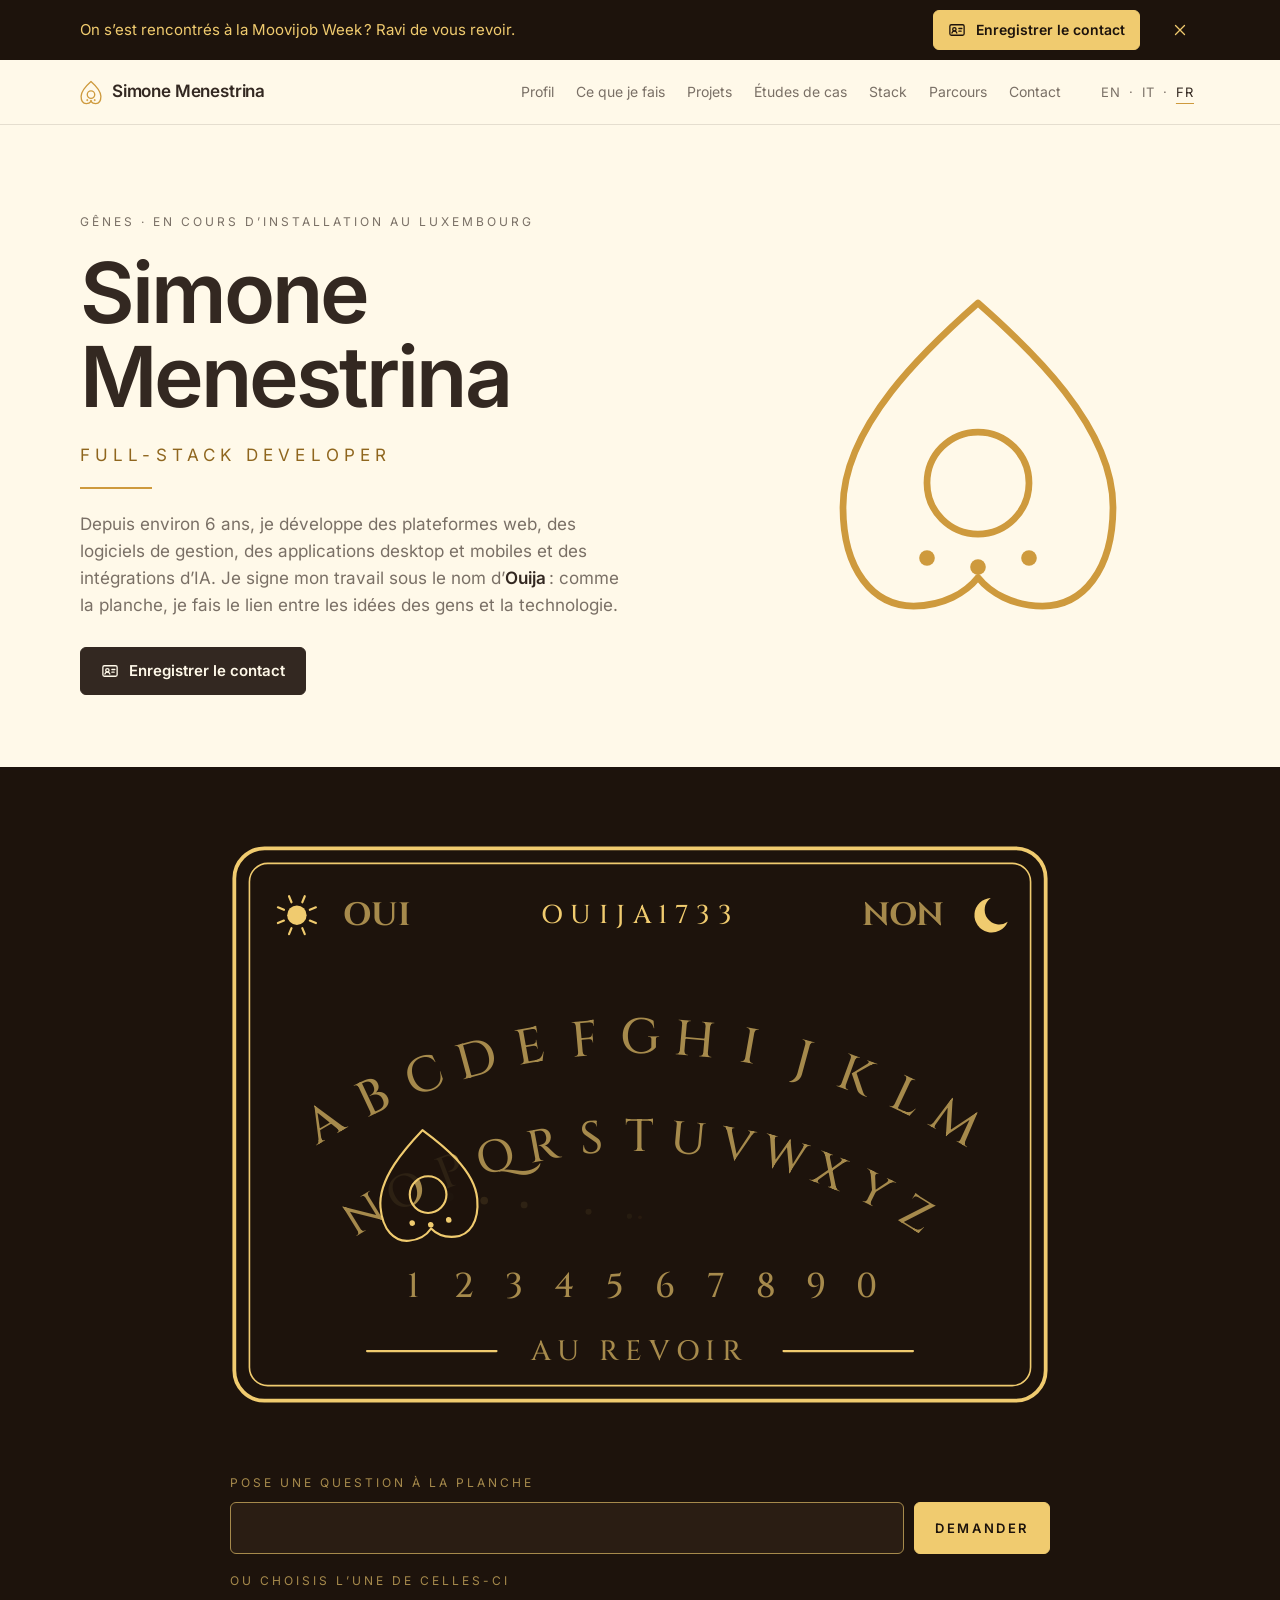
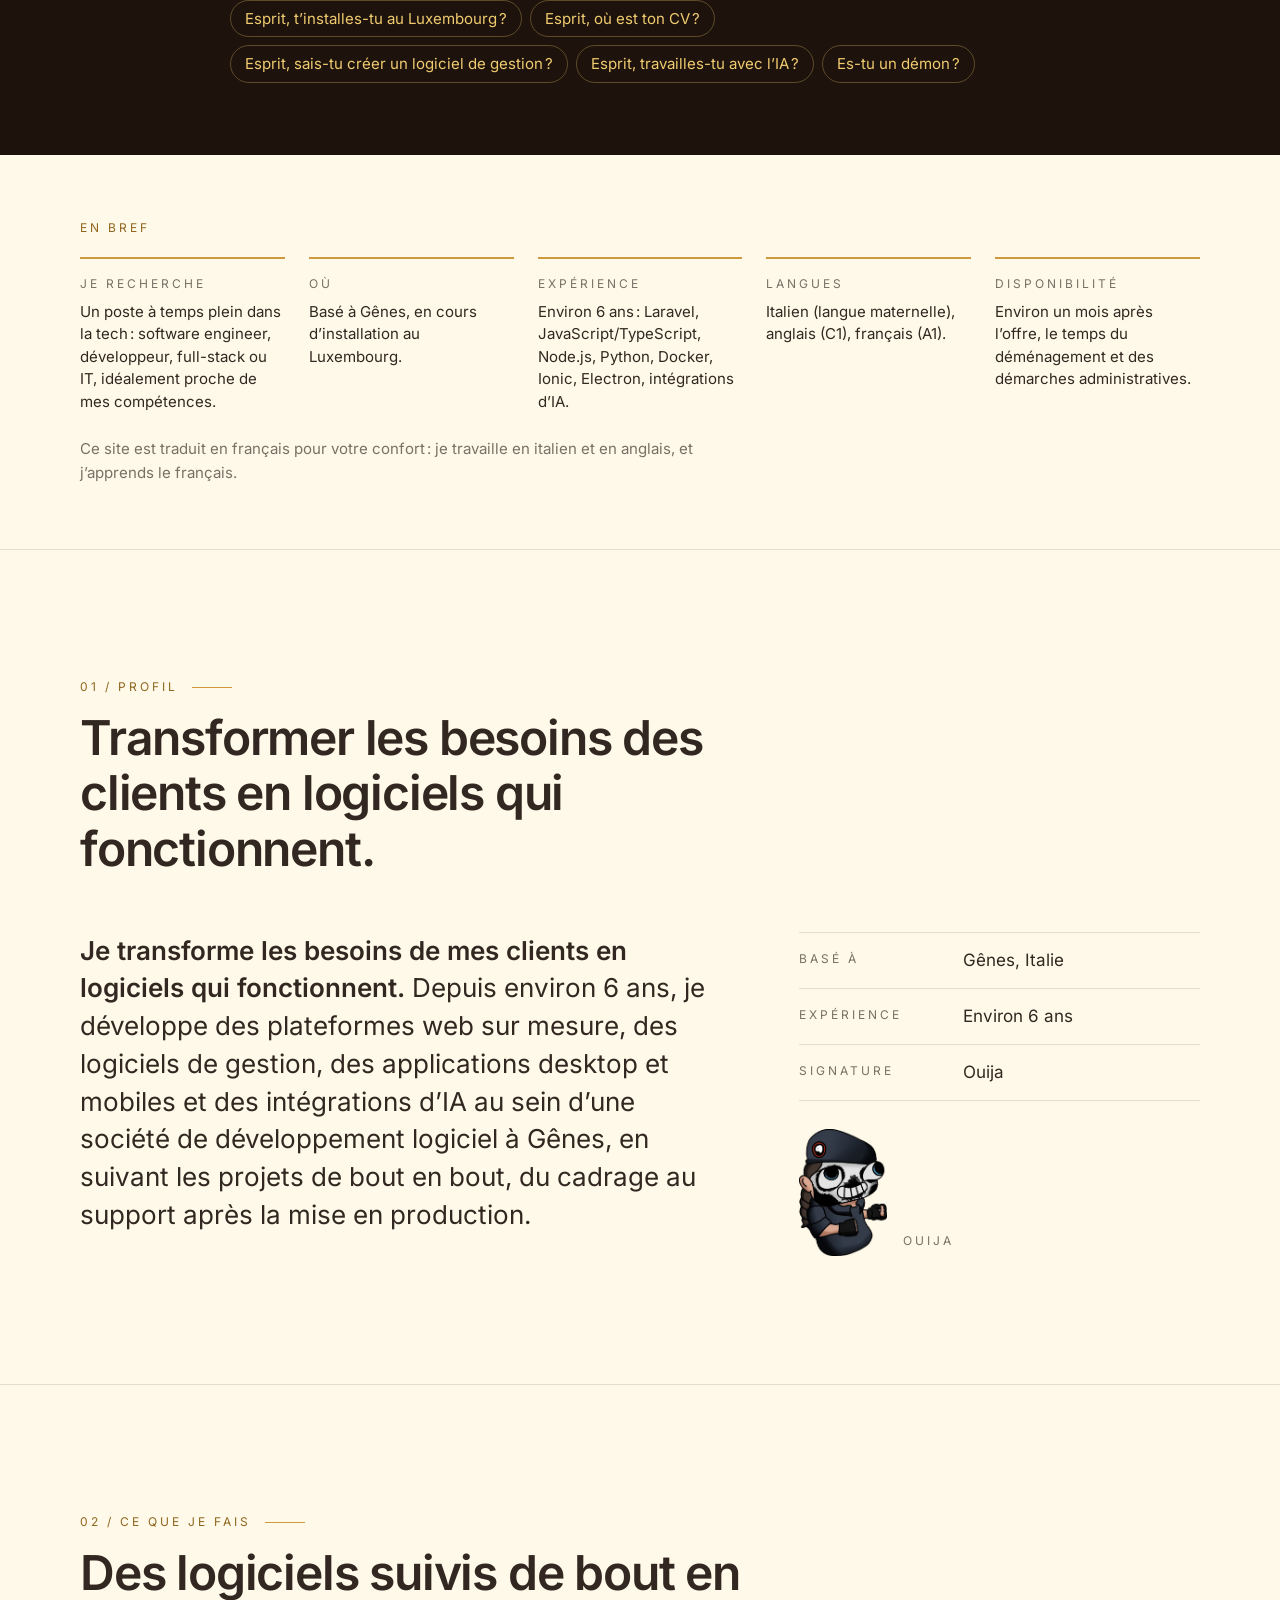
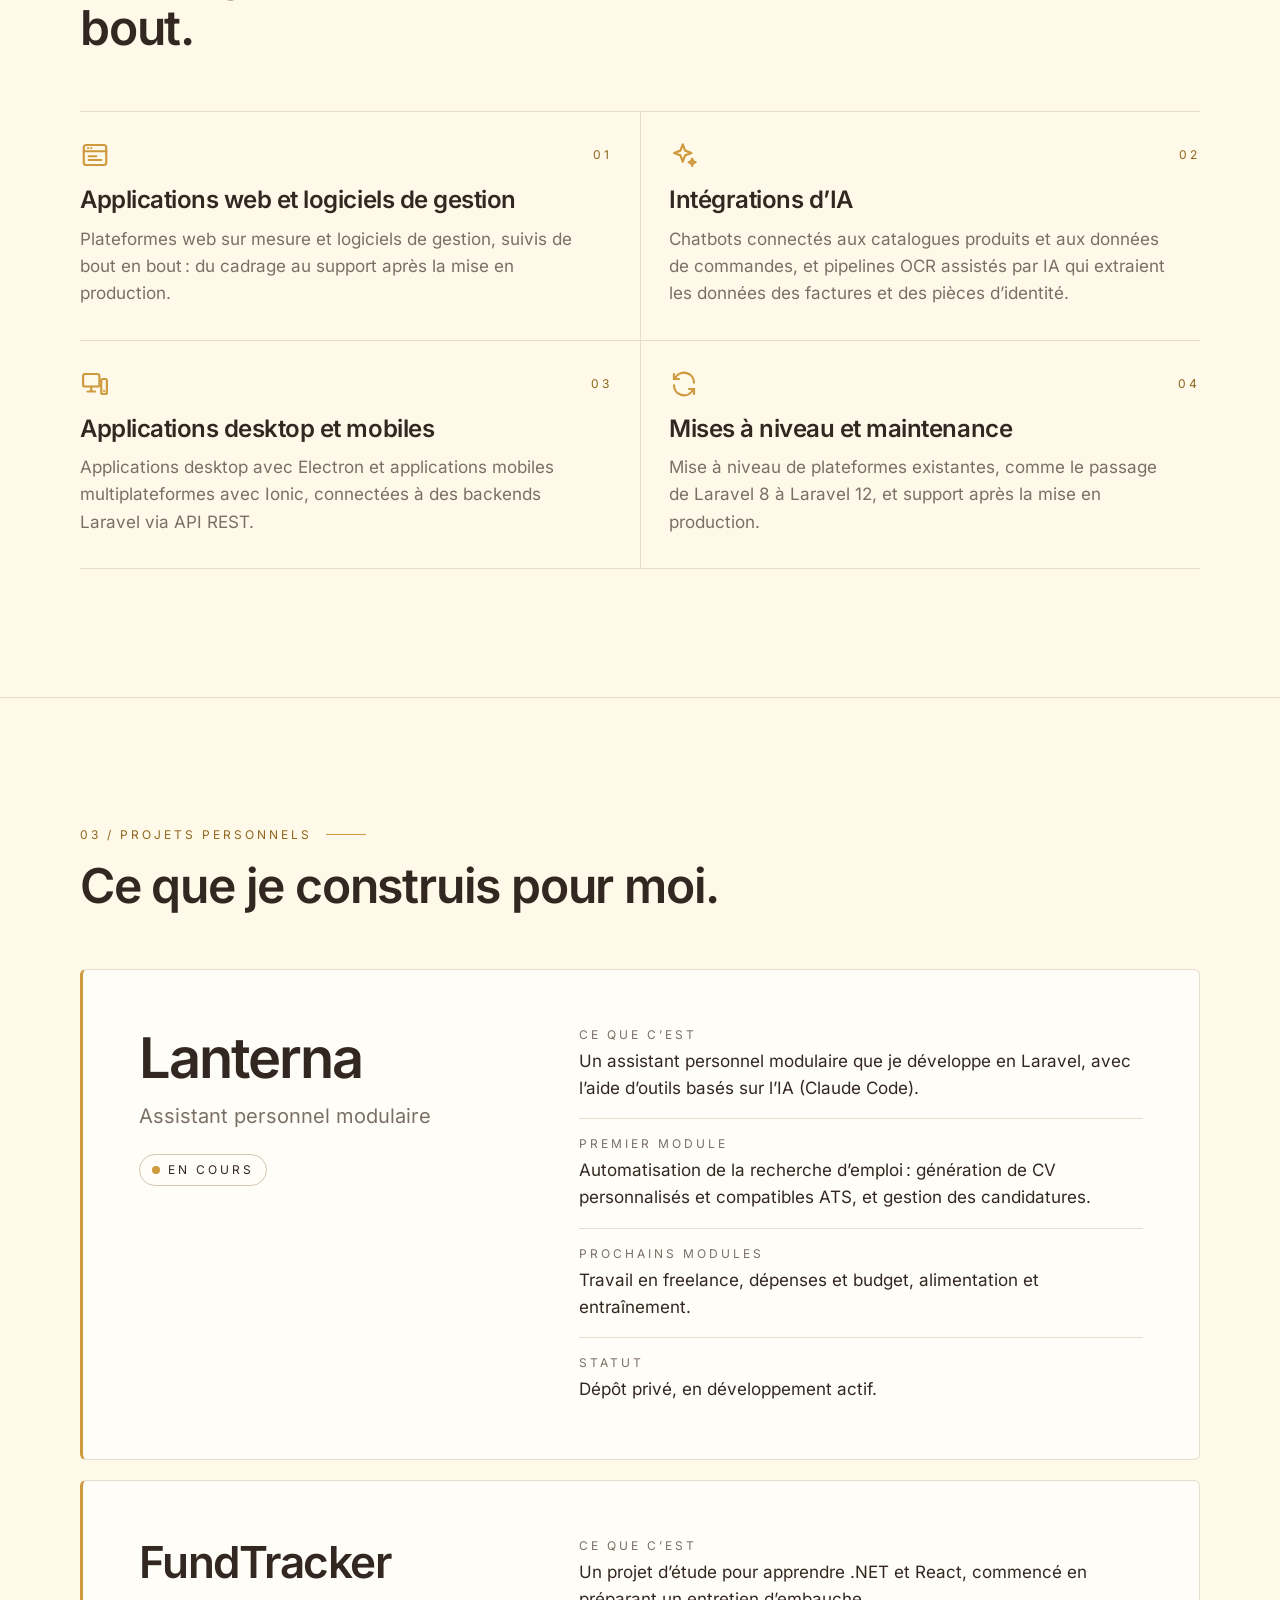
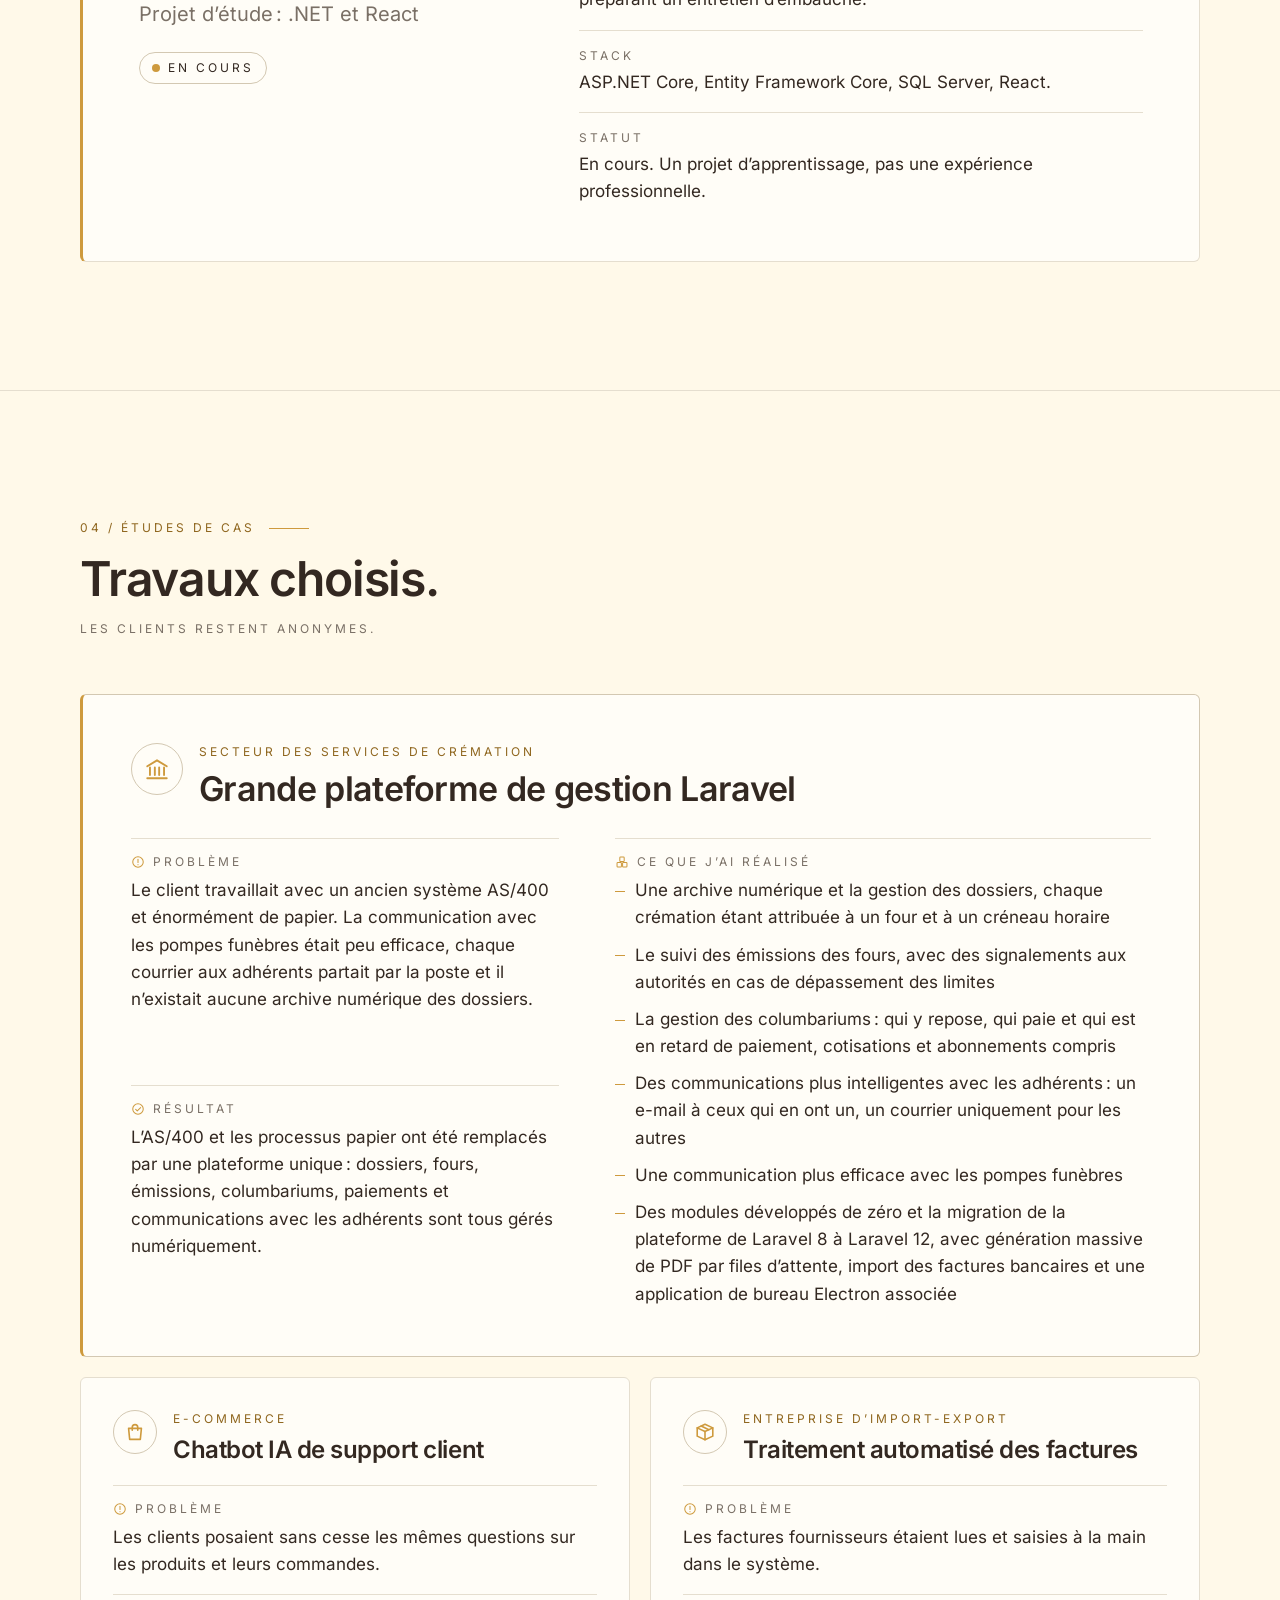
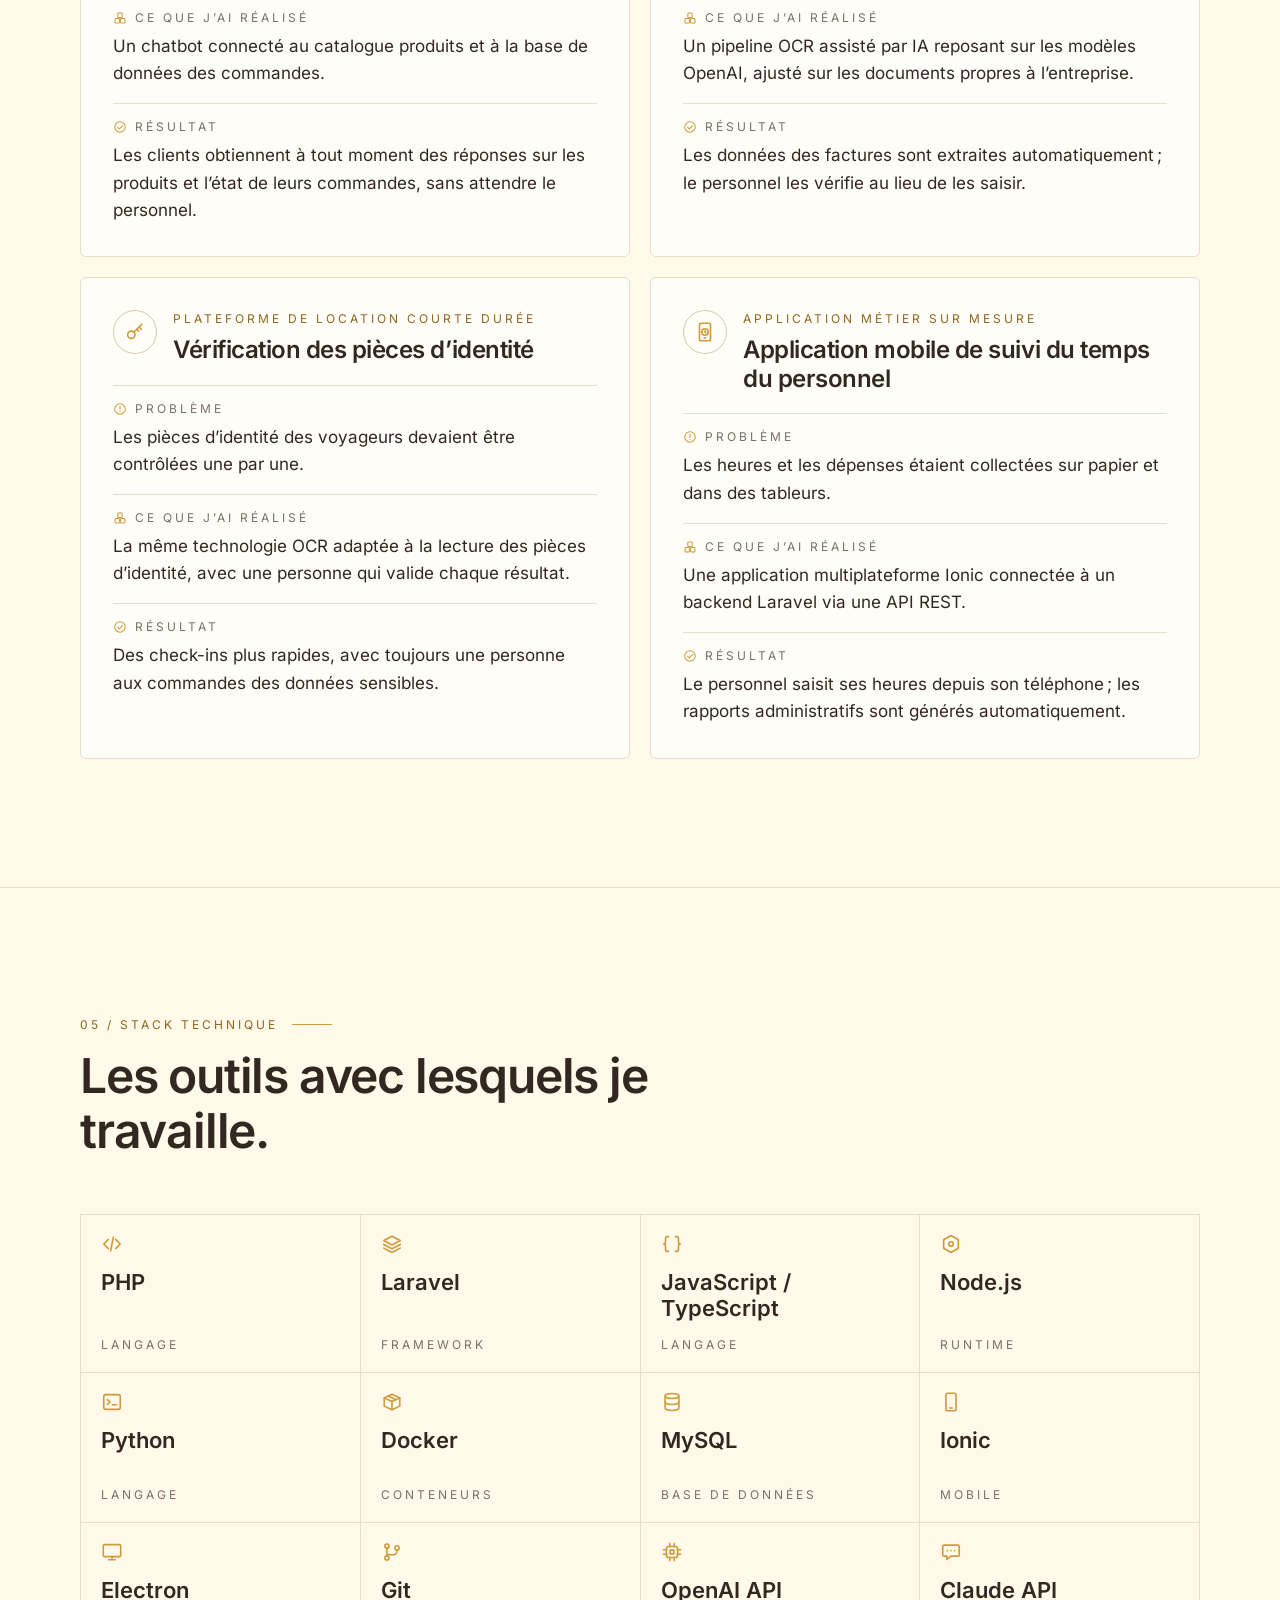
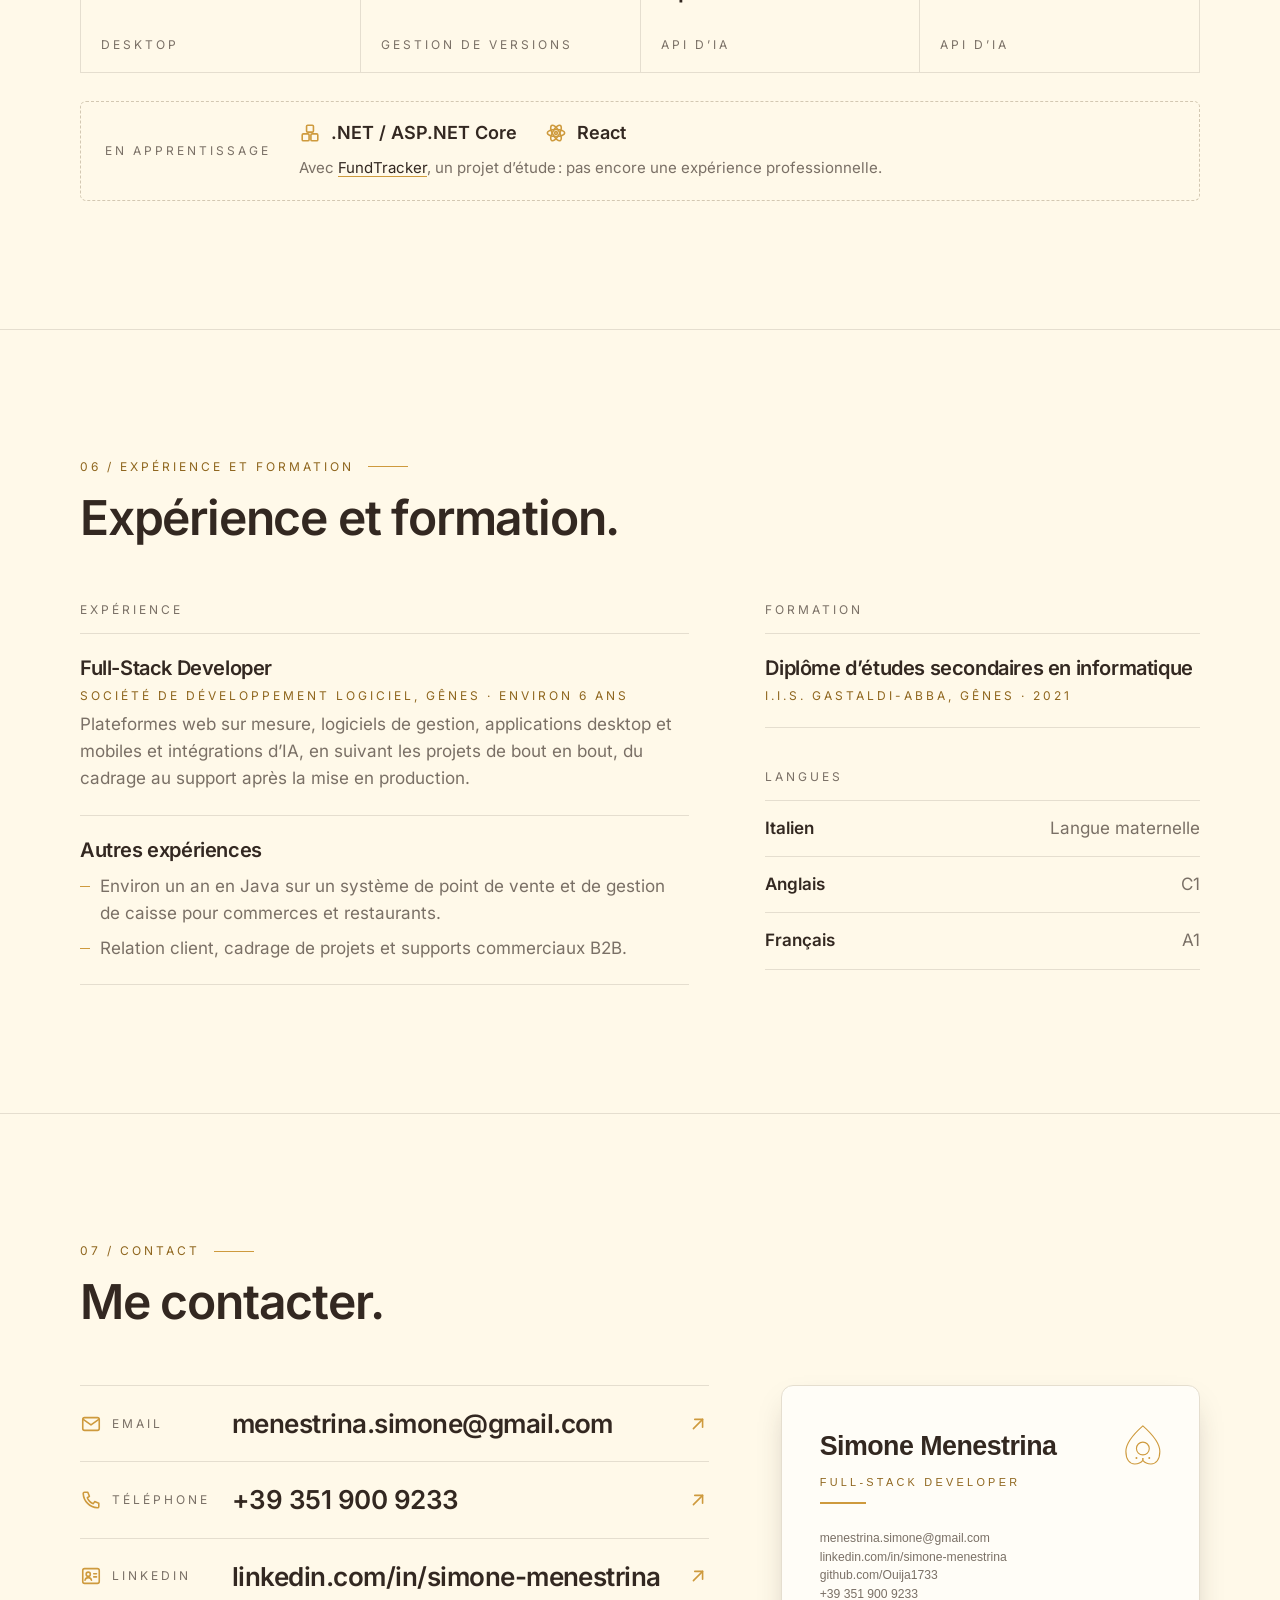
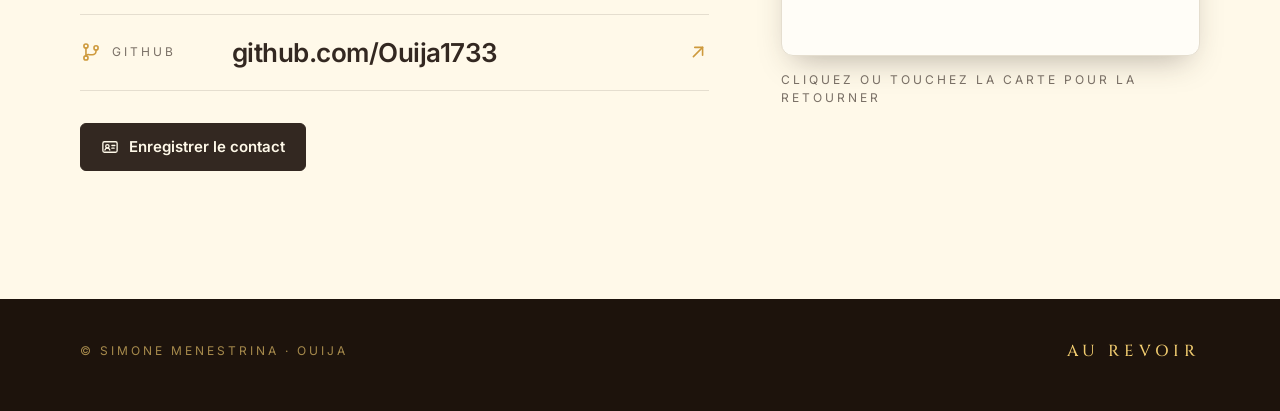
==== commit 463dd8c9: "Fixes from the first visual pass in Chrome - Moon: a proper crescent, as on the card (the old path w" ====
--- a/fr/index.html
+++ b/fr/index.html
@@ -22,12 +22,12 @@
   <meta property="og:image:type" content="image/png">
   <meta property="og:image:width" content="1200">
   <meta property="og:image:height" content="630">
-  <meta property="og:image:alt" content="Simone Menestrina, Full Stack Developer and AI Integration Specialist, à côté de la mascotte Ouija.">
+  <meta property="og:image:alt" content="Simone Menestrina, Full-Stack Developer, à côté du verso de la carte de visite : une planche Ouija dorée sur fond noir.">
   <meta property="og:locale" content="fr_FR">
   <meta property="og:locale:alternate" content="en_US">
   <meta property="og:locale:alternate" content="it_IT">
   <meta name="twitter:card" content="summary_large_image">
-  <meta name="twitter:image:alt" content="Simone Menestrina, Full Stack Developer and AI Integration Specialist, à côté de la mascotte Ouija.">
+  <meta name="twitter:image:alt" content="Simone Menestrina, Full-Stack Developer, à côté du verso de la carte de visite : une planche Ouija dorée sur fond noir.">
 
   <link rel="icon" href="../assets/favicon.svg" type="image/svg+xml">
   <link rel="apple-touch-icon" href="../assets/apple-touch-icon.png">
@@ -92,7 +92,7 @@
         <div class="hero-grid">
           <div>
             <p class="hero-kicker caps" data-reveal>Gênes · En cours d’installation au Luxembourg</p>
-            <h1 class="hero-name" id="hero-name" data-reveal style="--d: 90ms">Simone<br>Menestrina</h1>
+            <h1 class="hero-name" id="hero-name" data-reveal style="--d: 90ms">Simone <br>Menestrina</h1>
             <p class="hero-role caps" data-reveal style="--d: 180ms">Full-Stack Developer</p>
             <p class="hero-bridge" data-reveal style="--d: 270ms">Depuis environ 6 ans, je développe des plateformes web, des logiciels de gestion, des applications desktop et mobiles et des intégrations d’IA. Je signe mon travail sous le nom d’<strong>Ouija</strong> : comme la planche, je fais le lien entre les idées des gens et la technologie.</p>
             <p class="print-contacts">menestrina.simone@gmail.com · +39 351 900 9233 · linkedin.com/in/simone-menestrina · github.com/Ouija1733 · ouija1733.github.io</p>
@@ -121,7 +121,7 @@
             <rect class="bd-inner" x="18" y="18" width="724" height="484" rx="17"/>
             <g class="bd-ornament">
               <circle class="bd-fill" cx="62" cy="66" r="9"/><path d="M74.0 71.0L79.6 73.3"/><path d="M67.0 78.0L69.3 83.6"/><path d="M57.0 78.0L54.7 83.6"/><path d="M50.0 71.0L44.4 73.3"/><path d="M50.0 61.0L44.4 58.7"/><path d="M57.0 54.0L54.7 48.4"/><path d="M67.0 54.0L69.3 48.4"/><path d="M74.0 61.0L79.6 58.7"/>
-              <path class="bd-fill" d="M706 50A16 16 0 1 0 706 82A17 17 0 0 1 706 50Z"/>
+              <path class="bd-fill" d="M705.1 50A16 16 0 1 0 720.8 72A13.5 13.5 0 1 1 705.1 50Z"/>
               <path d="M127 470H247M513 470H633"/>
             </g>
             <text class="bd-title" x="380" y="66">OUIJA1733</text>
@@ -444,10 +444,10 @@
                   <span class="bc-role">Full-Stack Developer</span>
                   <span class="bc-info">menestrina.simone@gmail.com<br>linkedin.com/in/simone-menestrina<br>github.com/Ouija1733<br>+39 351 900 9233</span>
                 </span>
-                <span class="bizcard-face bizcard-back" aria-hidden="true"><svg class="cb" viewBox="0 0 760 520" aria-hidden="true" focusable="false"><rect class="cb-line cb-outer" x="4" y="4" width="752" height="512" rx="28"/><rect class="cb-line" x="18" y="18" width="724" height="484" rx="17"/><circle class="cb-fill" cx="62" cy="66" r="9"/><g class="cb-line"><path d="M74.0 71.0L79.6 73.3"/><path d="M67.0 78.0L69.3 83.6"/><path d="M57.0 78.0L54.7 83.6"/><path d="M50.0 71.0L44.4 73.3"/><path d="M50.0 61.0L44.4 58.7"/><path d="M57.0 54.0L54.7 48.4"/><path d="M67.0 54.0L69.3 48.4"/><path d="M74.0 61.0L79.6 58.7"/></g><path class="cb-fill" d="M706 50A16 16 0 1 0 706 82A17 17 0 0 1 706 50Z"/><path class="cb-line" d="M127 470H247M513 470H633"/><g class="cb-text"><text x="380" y="66" font-size="24" letter-spacing="7">OUIJA1733</text><text class="cb-bold" x="136" y="66" font-size="30">OUI</text><text class="cb-bold" x="624" y="66" font-size="30">NON</text><text x="88.0" y="258.9" font-size="46" transform="rotate(-30.23 88.0 258.9)">A</text><text x="133.1" y="235.2" font-size="46" transform="rotate(-25.19 133.1 235.2)">B</text><text x="180.2" y="215.5" font-size="46" transform="rotate(-20.15 180.2 215.5)">C</text><text x="228.8" y="200.1" font-size="46" transform="rotate(-15.11 228.8 200.1)">D</text><text x="278.5" y="188.9" font-size="46" transform="rotate(-10.08 278.5 188.9)">E</text><text x="329.1" y="182.2" font-size="46" transform="rotate(-5.04 329.1 182.2)">F</text><text x="380.0" y="180.0" font-size="46" transform="rotate(0.00 380.0 180.0)">G</text><text x="430.9" y="182.2" font-size="46" transform="rotate(5.04 430.9 182.2)">H</text><text x="481.5" y="188.9" font-size="46" transform="rotate(10.08 481.5 188.9)">I</text><text x="531.2" y="200.1" font-size="46" transform="rotate(15.11 531.2 200.1)">J</text><text x="579.8" y="215.5" font-size="46" transform="rotate(20.15 579.8 215.5)">K</text><text x="626.9" y="235.2" font-size="46" transform="rotate(25.19 626.9 235.2)">L</text><text x="672.0" y="258.9" font-size="46" transform="rotate(30.23 672.0 258.9)">M</text><text x="124.0" y="344.5" font-size="42" transform="rotate(-31.64 124.0 344.5)">N</text><text x="163.3" y="322.8" font-size="42" transform="rotate(-26.37 163.3 322.8)">O</text><text x="204.4" y="304.7" font-size="42" transform="rotate(-21.09 204.4 304.7)">P</text><text x="247.0" y="290.5" font-size="42" transform="rotate(-15.82 247.0 290.5)">Q</text><text x="290.7" y="280.2" font-size="42" transform="rotate(-10.55 290.7 280.2)">R</text><text x="335.1" y="274.1" font-size="42" transform="rotate(-5.27 335.1 274.1)">S</text><text x="380.0" y="272.0" font-size="42" transform="rotate(0.00 380.0 272.0)">T</text><text x="424.9" y="274.1" font-size="42" transform="rotate(5.27 424.9 274.1)">U</text><text x="469.3" y="280.2" font-size="42" transform="rotate(10.55 469.3 280.2)">V</text><text x="513.0" y="290.5" font-size="42" transform="rotate(15.82 513.0 290.5)">W</text><text x="555.6" y="304.7" font-size="42" transform="rotate(21.09 555.6 304.7)">X</text><text x="596.7" y="322.8" font-size="42" transform="rotate(26.37 596.7 322.8)">Y</text><text x="636.0" y="344.5" font-size="42" transform="rotate(31.64 636.0 344.5)">Z</text><text x="170.0" y="410" font-size="32">1</text><text x="216.7" y="410" font-size="32">2</text><text x="263.3" y="410" font-size="32">3</text><text x="310.0" y="410" font-size="32">4</text><text x="356.7" y="410" font-size="32">5</text><text x="403.3" y="410" font-size="32">6</text><text x="450.0" y="410" font-size="32">7</text><text x="496.7" y="410" font-size="32">8</text><text x="543.3" y="410" font-size="32">9</text><text x="590.0" y="410" font-size="32">0</text><text x="380" y="470" font-size="26" letter-spacing="6">AU REVOIR</text></g><g transform="translate(380 346)"><path class="cb-line cb-pl" d="M0 -60C17 -45 45 -19 45 8C45 29 35 41 21.5 41C11.5 41 4 36.5 0 31.5C-4 36.5 -11.5 41 -21.5 41C-35 41 -45 29 -45 8C-45 -19 -17 -45 0 -60Z"/><circle class="cb-line" r="17"/><g class="cb-fill"><circle cx="-17" cy="25" r="2.6"/><circle cx="0" cy="28" r="2.6"/><circle cx="17" cy="25" r="2.6"/></g></g></svg></span>
+                <span class="bizcard-face bizcard-back" aria-hidden="true"><svg class="cb" viewBox="0 0 760 520" aria-hidden="true" focusable="false"><rect class="cb-line cb-outer" x="4" y="4" width="752" height="512" rx="28"/><rect class="cb-line" x="18" y="18" width="724" height="484" rx="17"/><circle class="cb-fill" cx="62" cy="66" r="9"/><g class="cb-line"><path d="M74.0 71.0L79.6 73.3"/><path d="M67.0 78.0L69.3 83.6"/><path d="M57.0 78.0L54.7 83.6"/><path d="M50.0 71.0L44.4 73.3"/><path d="M50.0 61.0L44.4 58.7"/><path d="M57.0 54.0L54.7 48.4"/><path d="M67.0 54.0L69.3 48.4"/><path d="M74.0 61.0L79.6 58.7"/></g><path class="cb-fill" d="M705.1 50A16 16 0 1 0 720.8 72A13.5 13.5 0 1 1 705.1 50Z"/><path class="cb-line" d="M127 470H247M513 470H633"/><g class="cb-text"><text x="380" y="66" font-size="24" letter-spacing="7">OUIJA1733</text><text class="cb-bold" x="136" y="66" font-size="30">OUI</text><text class="cb-bold" x="624" y="66" font-size="30">NON</text><text x="88.0" y="258.9" font-size="46" transform="rotate(-30.23 88.0 258.9)">A</text><text x="133.1" y="235.2" font-size="46" transform="rotate(-25.19 133.1 235.2)">B</text><text x="180.2" y="215.5" font-size="46" transform="rotate(-20.15 180.2 215.5)">C</text><text x="228.8" y="200.1" font-size="46" transform="rotate(-15.11 228.8 200.1)">D</text><text x="278.5" y="188.9" font-size="46" transform="rotate(-10.08 278.5 188.9)">E</text><text x="329.1" y="182.2" font-size="46" transform="rotate(-5.04 329.1 182.2)">F</text><text x="380.0" y="180.0" font-size="46" transform="rotate(0.00 380.0 180.0)">G</text><text x="430.9" y="182.2" font-size="46" transform="rotate(5.04 430.9 182.2)">H</text><text x="481.5" y="188.9" font-size="46" transform="rotate(10.08 481.5 188.9)">I</text><text x="531.2" y="200.1" font-size="46" transform="rotate(15.11 531.2 200.1)">J</text><text x="579.8" y="215.5" font-size="46" transform="rotate(20.15 579.8 215.5)">K</text><text x="626.9" y="235.2" font-size="46" transform="rotate(25.19 626.9 235.2)">L</text><text x="672.0" y="258.9" font-size="46" transform="rotate(30.23 672.0 258.9)">M</text><text x="124.0" y="344.5" font-size="42" transform="rotate(-31.64 124.0 344.5)">N</text><text x="163.3" y="322.8" font-size="42" transform="rotate(-26.37 163.3 322.8)">O</text><text x="204.4" y="304.7" font-size="42" transform="rotate(-21.09 204.4 304.7)">P</text><text x="247.0" y="290.5" font-size="42" transform="rotate(-15.82 247.0 290.5)">Q</text><text x="290.7" y="280.2" font-size="42" transform="rotate(-10.55 290.7 280.2)">R</text><text x="335.1" y="274.1" font-size="42" transform="rotate(-5.27 335.1 274.1)">S</text><text x="380.0" y="272.0" font-size="42" transform="rotate(0.00 380.0 272.0)">T</text><text x="424.9" y="274.1" font-size="42" transform="rotate(5.27 424.9 274.1)">U</text><text x="469.3" y="280.2" font-size="42" transform="rotate(10.55 469.3 280.2)">V</text><text x="513.0" y="290.5" font-size="42" transform="rotate(15.82 513.0 290.5)">W</text><text x="555.6" y="304.7" font-size="42" transform="rotate(21.09 555.6 304.7)">X</text><text x="596.7" y="322.8" font-size="42" transform="rotate(26.37 596.7 322.8)">Y</text><text x="636.0" y="344.5" font-size="42" transform="rotate(31.64 636.0 344.5)">Z</text><text x="170.0" y="410" font-size="32">1</text><text x="216.7" y="410" font-size="32">2</text><text x="263.3" y="410" font-size="32">3</text><text x="310.0" y="410" font-size="32">4</text><text x="356.7" y="410" font-size="32">5</text><text x="403.3" y="410" font-size="32">6</text><text x="450.0" y="410" font-size="32">7</text><text x="496.7" y="410" font-size="32">8</text><text x="543.3" y="410" font-size="32">9</text><text x="590.0" y="410" font-size="32">0</text><text x="380" y="470" font-size="26" letter-spacing="6">AU REVOIR</text></g><g transform="translate(380 346)"><path class="cb-line cb-pl" d="M0 -60C17 -45 45 -19 45 8C45 29 35 41 21.5 41C11.5 41 4 36.5 0 31.5C-4 36.5 -11.5 41 -21.5 41C-35 41 -45 29 -45 8C-45 -19 -17 -45 0 -60Z"/><circle class="cb-line" r="17"/><g class="cb-fill"><circle cx="-17" cy="25" r="2.6"/><circle cx="0" cy="28" r="2.6"/><circle cx="17" cy="25" r="2.6"/></g></g></svg></span>
               </span>
             </button>
-            <figcaption class="bizcard-hint caps">Touchez la carte pour la retourner</figcaption>
+            <figcaption class="bizcard-hint caps">Cliquez ou touchez la carte pour la retourner</figcaption>
           </figure>
         </div>
       </div>
--- a/assets/css/style.css
+++ b/assets/css/style.css
@@ -360,9 +360,28 @@
 
   .js .site-nav a::after { left: 0; right: auto; width: 32px; bottom: -1px; height: 2px; }
 
+  .brand, .lang-switch ul { white-space: nowrap; }
+
   /* Without JS the nav simply wraps below the brand */
   html:not(.js) .header-inner { flex-wrap: wrap; padding: 8px 0; }
   html:not(.js) .site-nav { order: 3; width: 100%; overflow-x: auto; }
+}
+
+/* Phones: the menu button keeps only its icon so name, languages and menu fit on one line */
+@media (max-width: 480px) {
+  .header-inner { gap: 6px; }
+  .brand { gap: 8px; font-size: 1rem; }
+  .brand-mark { width: 20px; height: 23px; }
+  .lang-switch a { padding: 8px 4px; }
+  .lang-switch li + li::before { padding: 0; }
+
+  .js .nav-toggle {
+    width: 44px;
+    height: 44px;
+    padding: 0;
+    justify-content: center;
+    font-size: 0;
+  }
 }
 
 /* ---------- Sections ---------- */
@@ -628,7 +647,7 @@
 /* Ask the board */
 .ask {
   display: none;
-  margin-top: clamp(16px, 3vw, 24px);
+  margin-top: 4px;
 }
 
 .js .ask { display: grid; gap: 10px; }
@@ -679,8 +698,8 @@
 .ask-button:active { transform: translateY(1px); }
 
 .ask-answer {
-  min-height: 3.2em;
-  margin-top: 16px;
+  min-height: 3em;
+  margin-top: 14px;
   color: var(--candle-dim);
   font-size: 1.0625rem;
   line-height: 1.5;
@@ -1291,7 +1310,7 @@
 
 .contact-list a {
   display: grid;
-  grid-template-columns: 10rem minmax(0, 1fr) auto;
+  grid-template-columns: 8.5rem minmax(0, 1fr) auto;
   align-items: center;
   gap: 16px;
   padding: 22px 0;
@@ -1308,7 +1327,7 @@
 .contact-label .icon { color: var(--gold); }
 
 .contact-value {
-  font-size: clamp(1.125rem, 3vw, 2rem);
+  font-size: clamp(1.125rem, 2.1vw, 1.625rem);
   font-weight: 600;
   line-height: 1.2;
   letter-spacing: -0.02em;
@@ -1604,7 +1623,8 @@
   }
 
   html, body { background: #fff; }
-  body { font-size: 9pt; line-height: 1.4; color: #000; }
+  body { font-size: 8.5pt; line-height: 1.38; color: #000; }
+  .caps { letter-spacing: 0.14em; font-size: 7pt; }
 
   .skip-link,
   .moovi,
@@ -1645,7 +1665,7 @@
   .snapshot-title { margin-bottom: 4pt; color: #000; font-weight: 600; }
   .snapshot-list { grid-template-columns: 1fr; }
   .snapshot-list div,
-  .snapshot-list div:first-child { grid-template-columns: 26mm 1fr; gap: 6pt; padding: 1.5pt 0; border: 0; }
+  .snapshot-list div:first-child { grid-template-columns: 24mm 1fr; gap: 6pt; padding: 1pt 0; border: 0; }
   .snapshot-list dd { font-size: 9pt; }
   .snapshot-note { display: none; }
 
@@ -1688,7 +1708,7 @@
   .learning h3::after { content: ": "; }
   .learning li + li::before { content: ", "; }
   .learning .stack-name { font-size: 9pt; }
-  .learning p { display: inline; margin-left: 4pt; }
+  .learning p { display: inline; margin-left: 4pt; font-size: 8.5pt; }
 
   .exp-grid { grid-template-columns: 1.5fr 1fr; gap: 12pt; }
   .exp-col h3.caps { padding-bottom: 2pt; }
@@ -1698,6 +1718,7 @@
   .langs div { padding: 2pt 0; border: 0; }
   .exp-sub { margin-top: 6pt; }
 
-  .snapshot, .entry, .feature { break-inside: avoid; }
+  .snapshot, .entry, .feature, #experience { break-inside: avoid; }
+  .case--featured { break-inside: auto; }
   h2, h3, h4 { break-after: avoid; }
 }
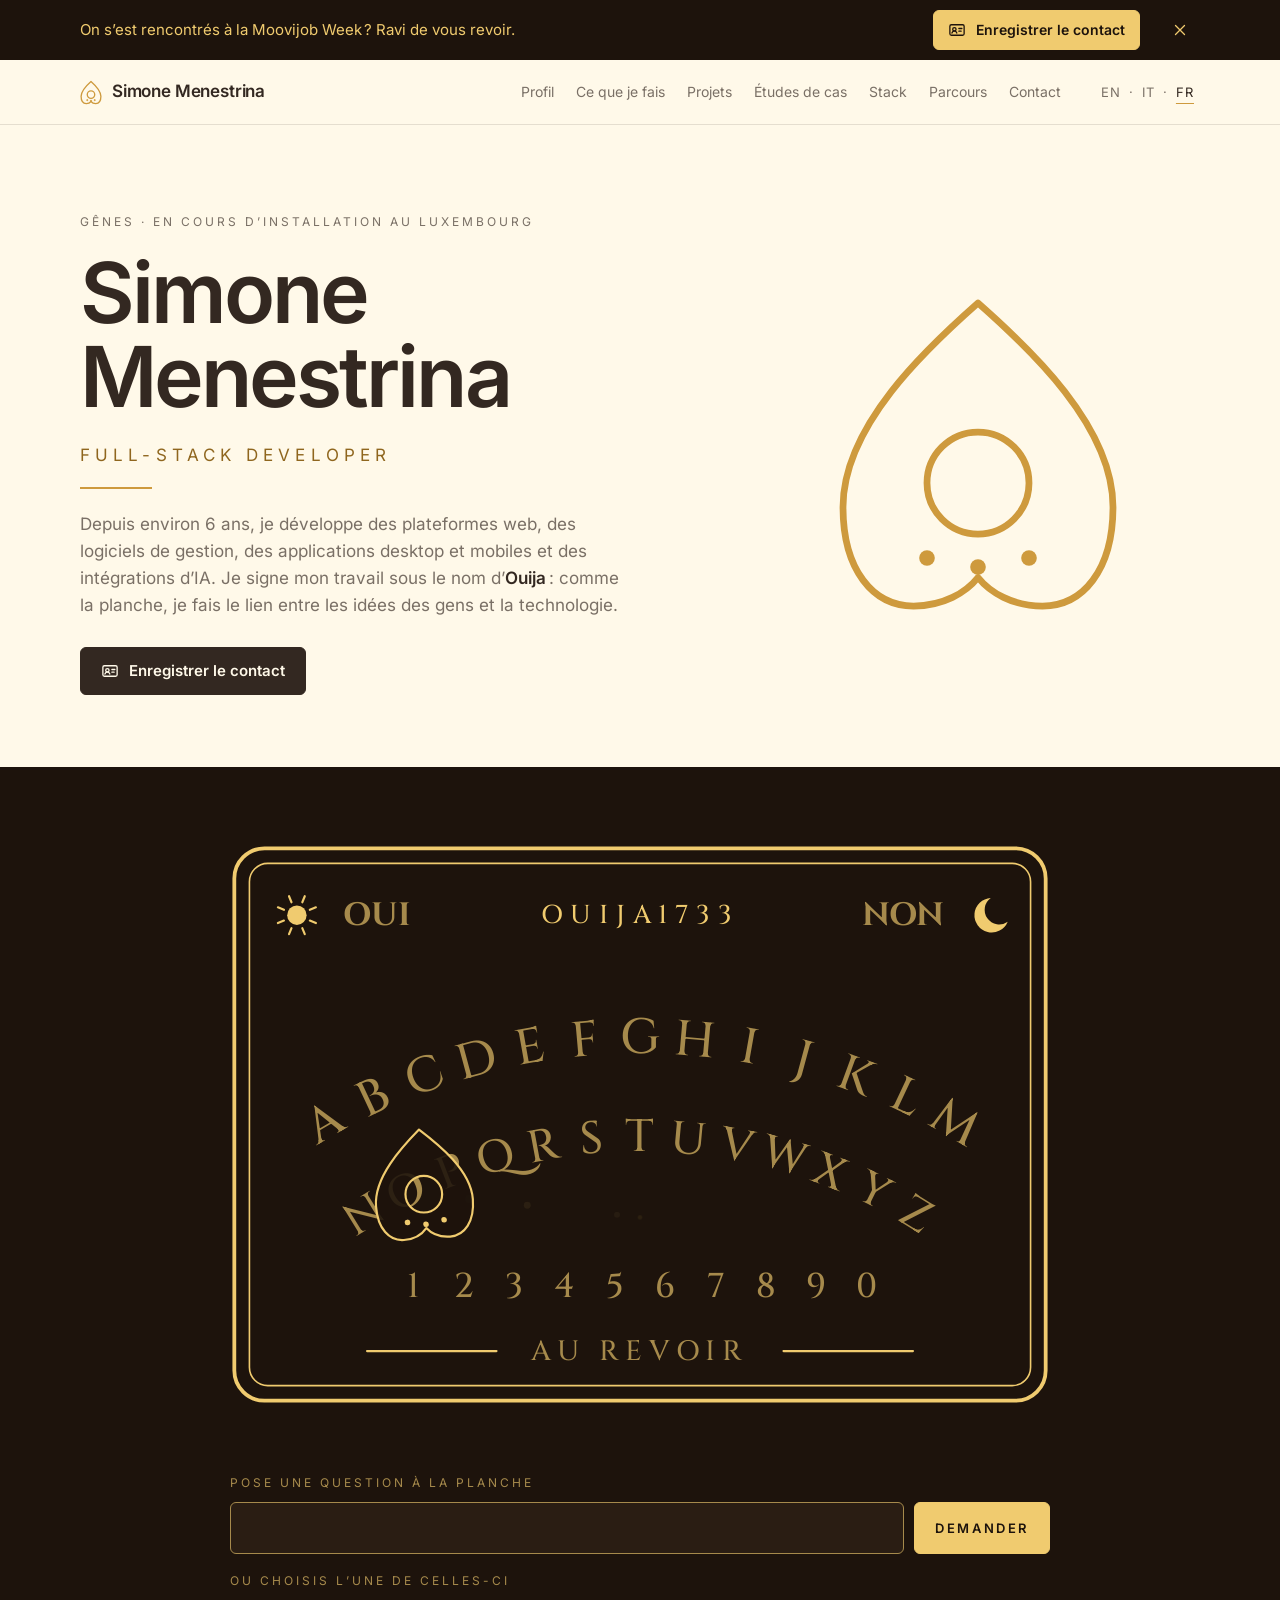
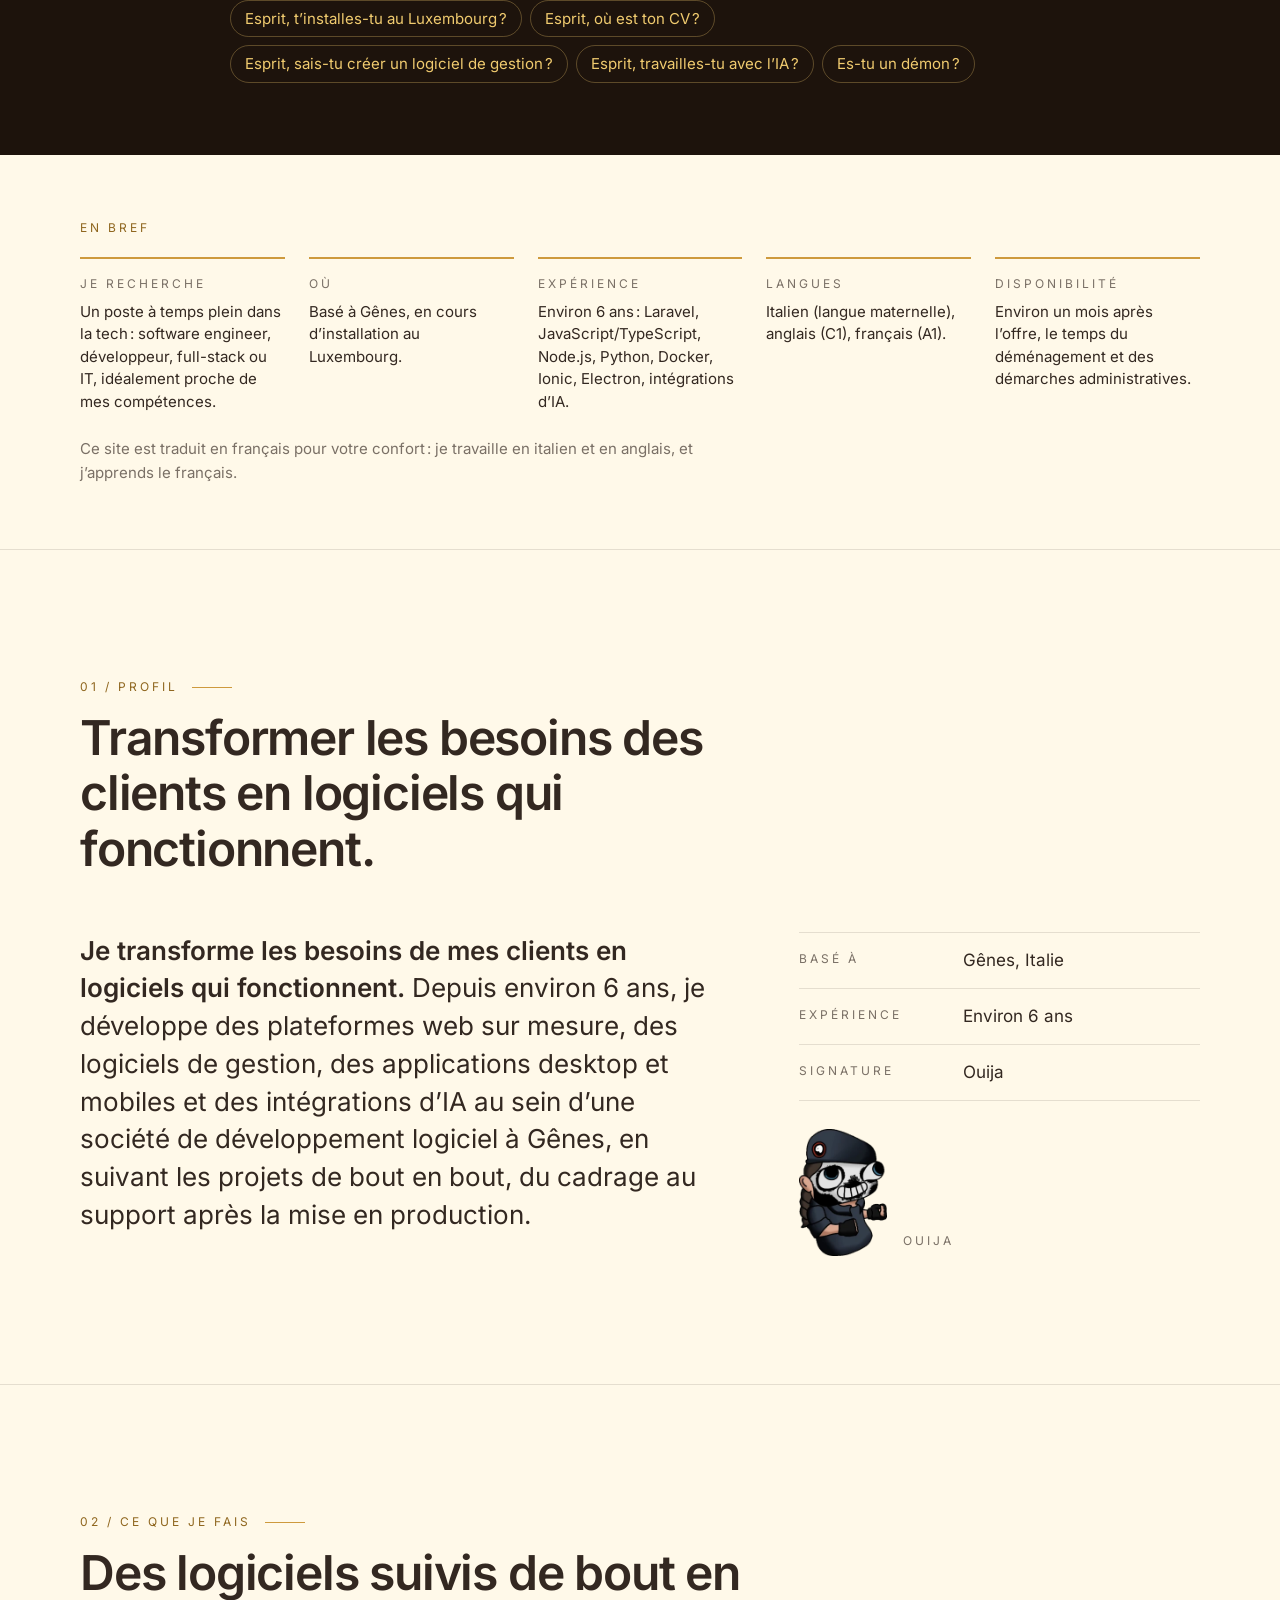
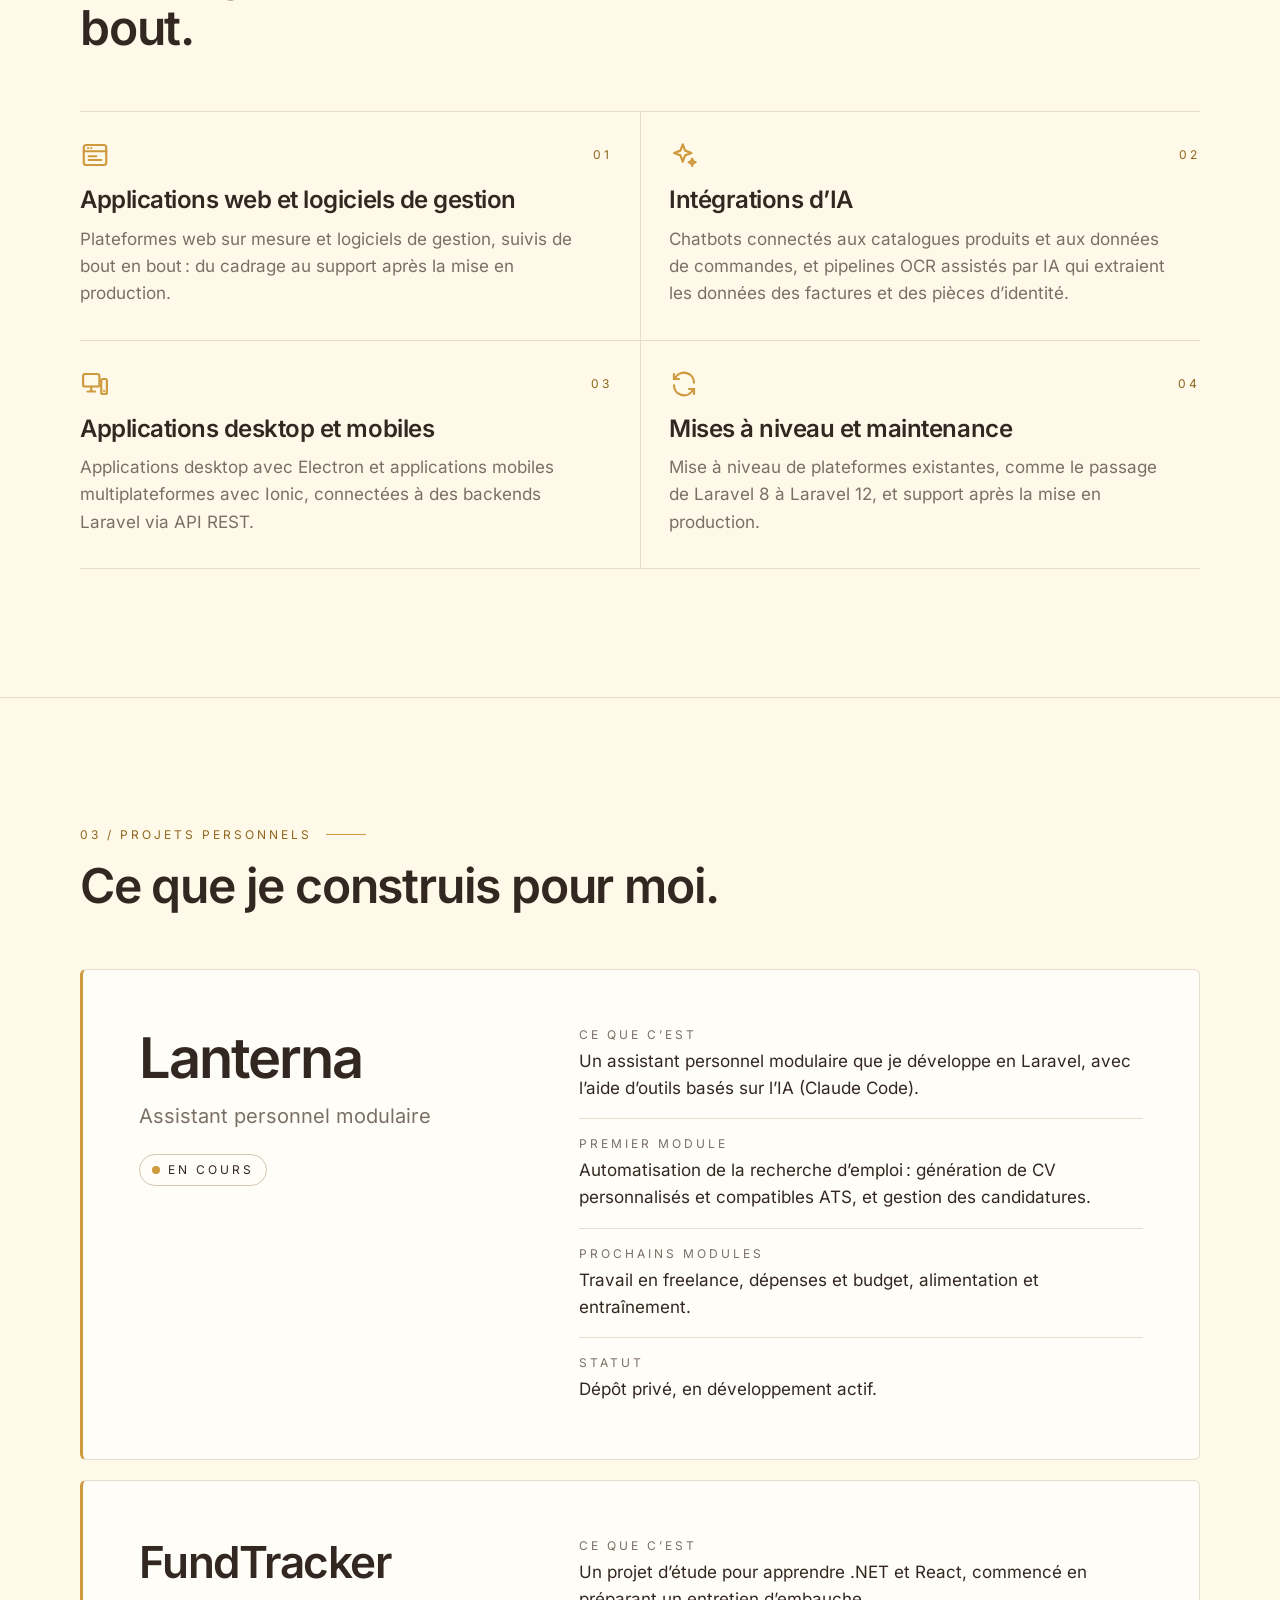
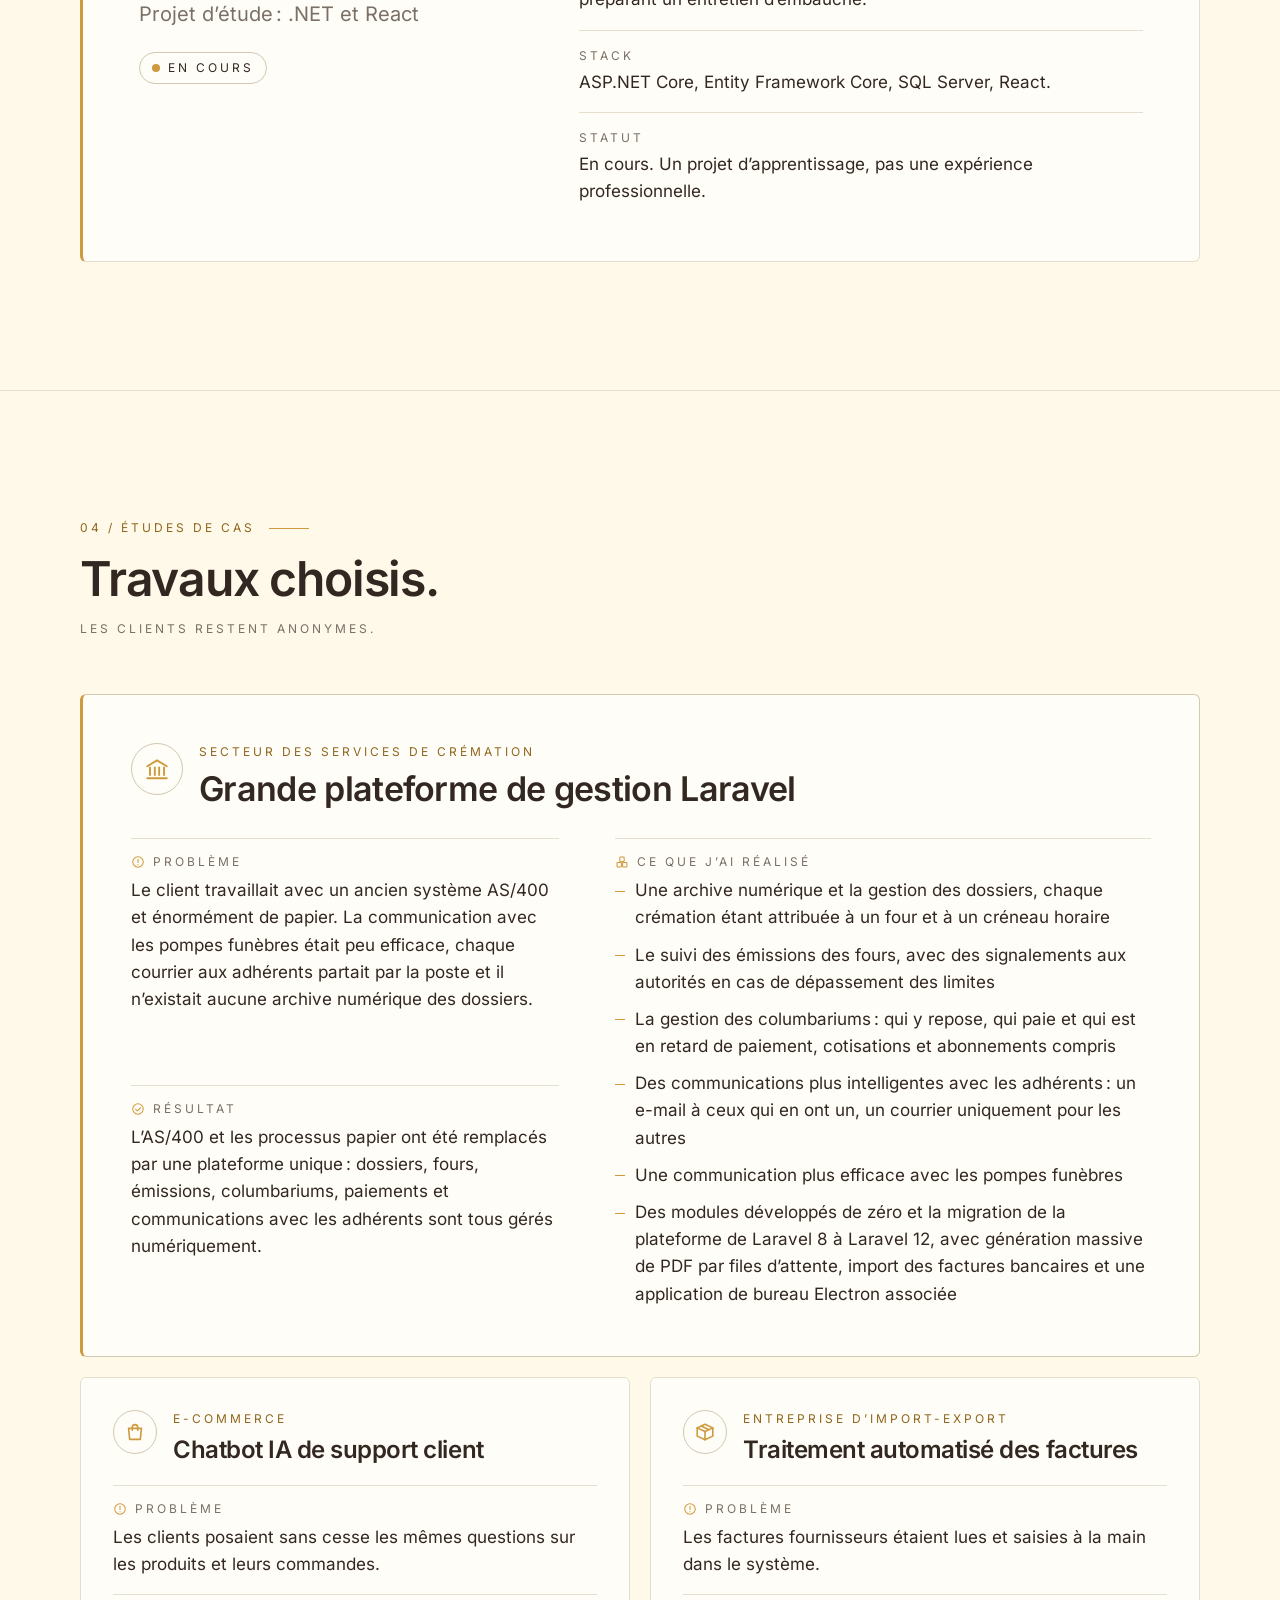
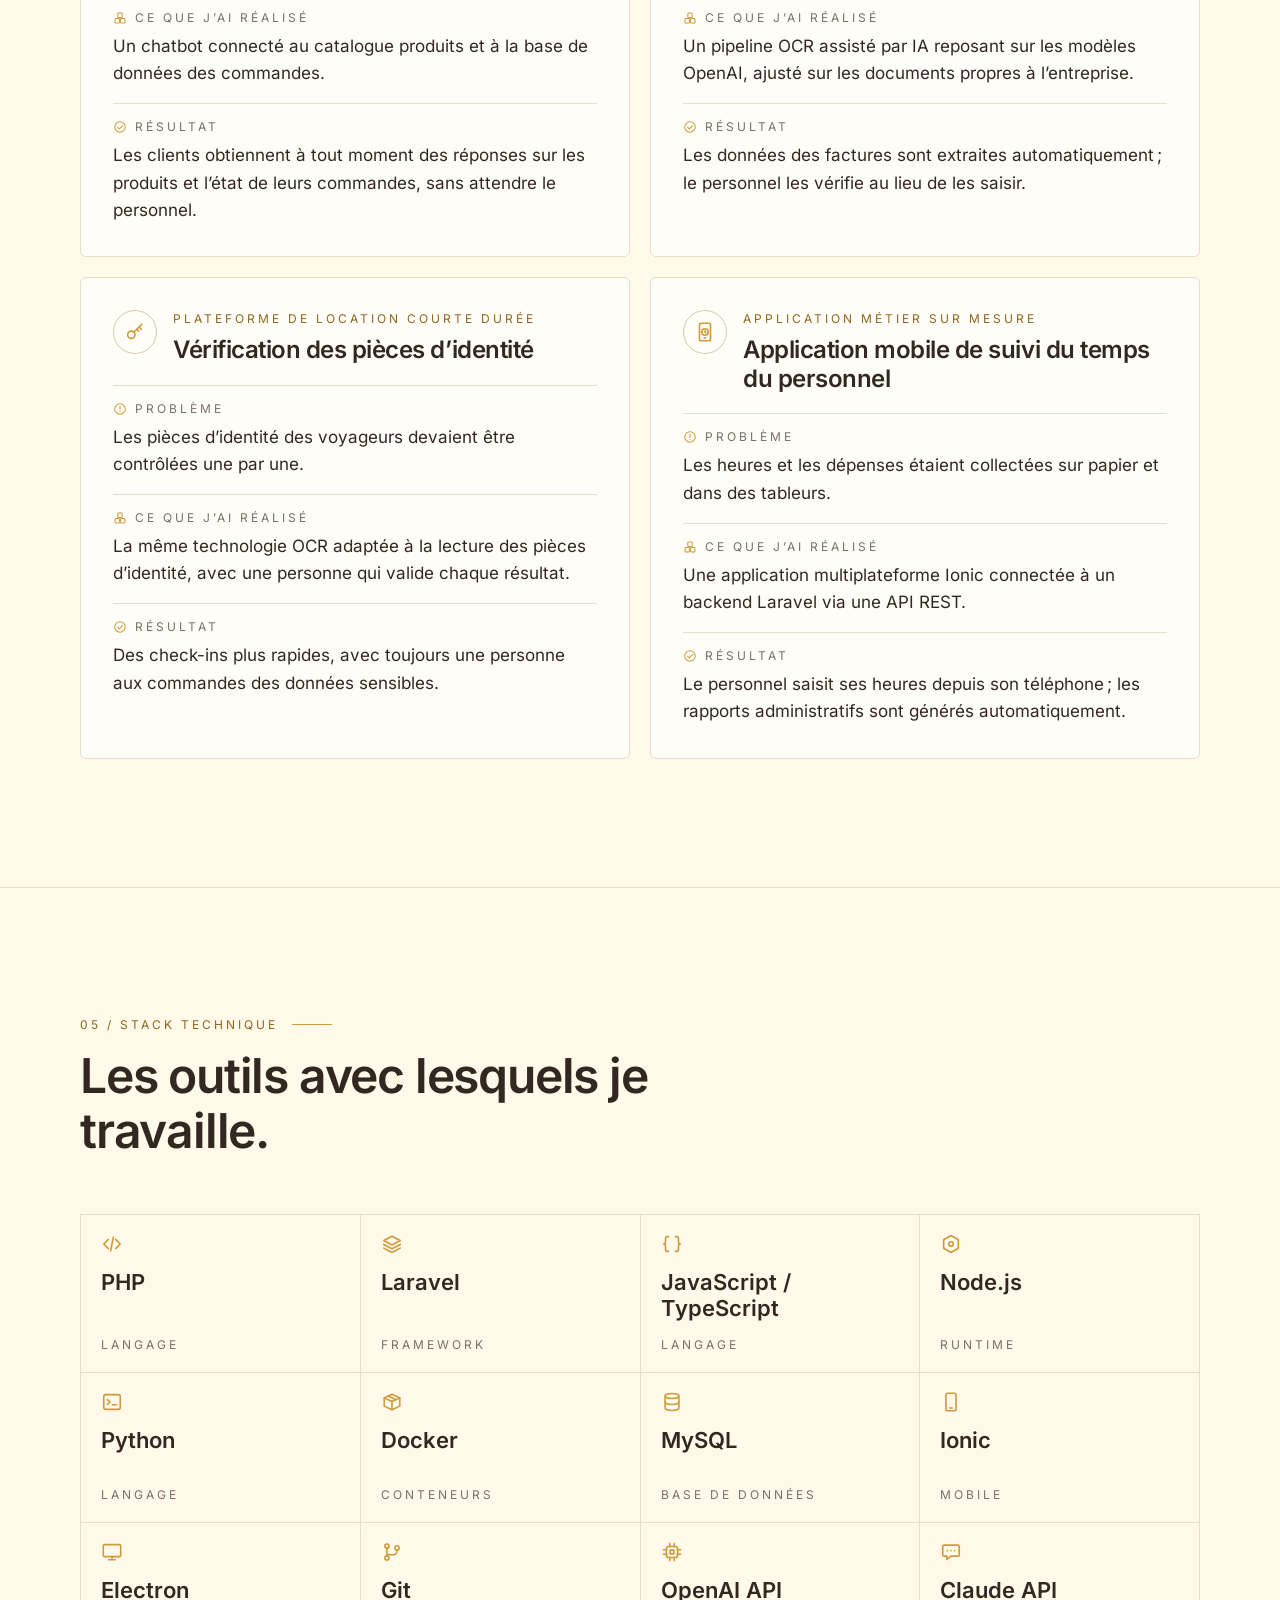
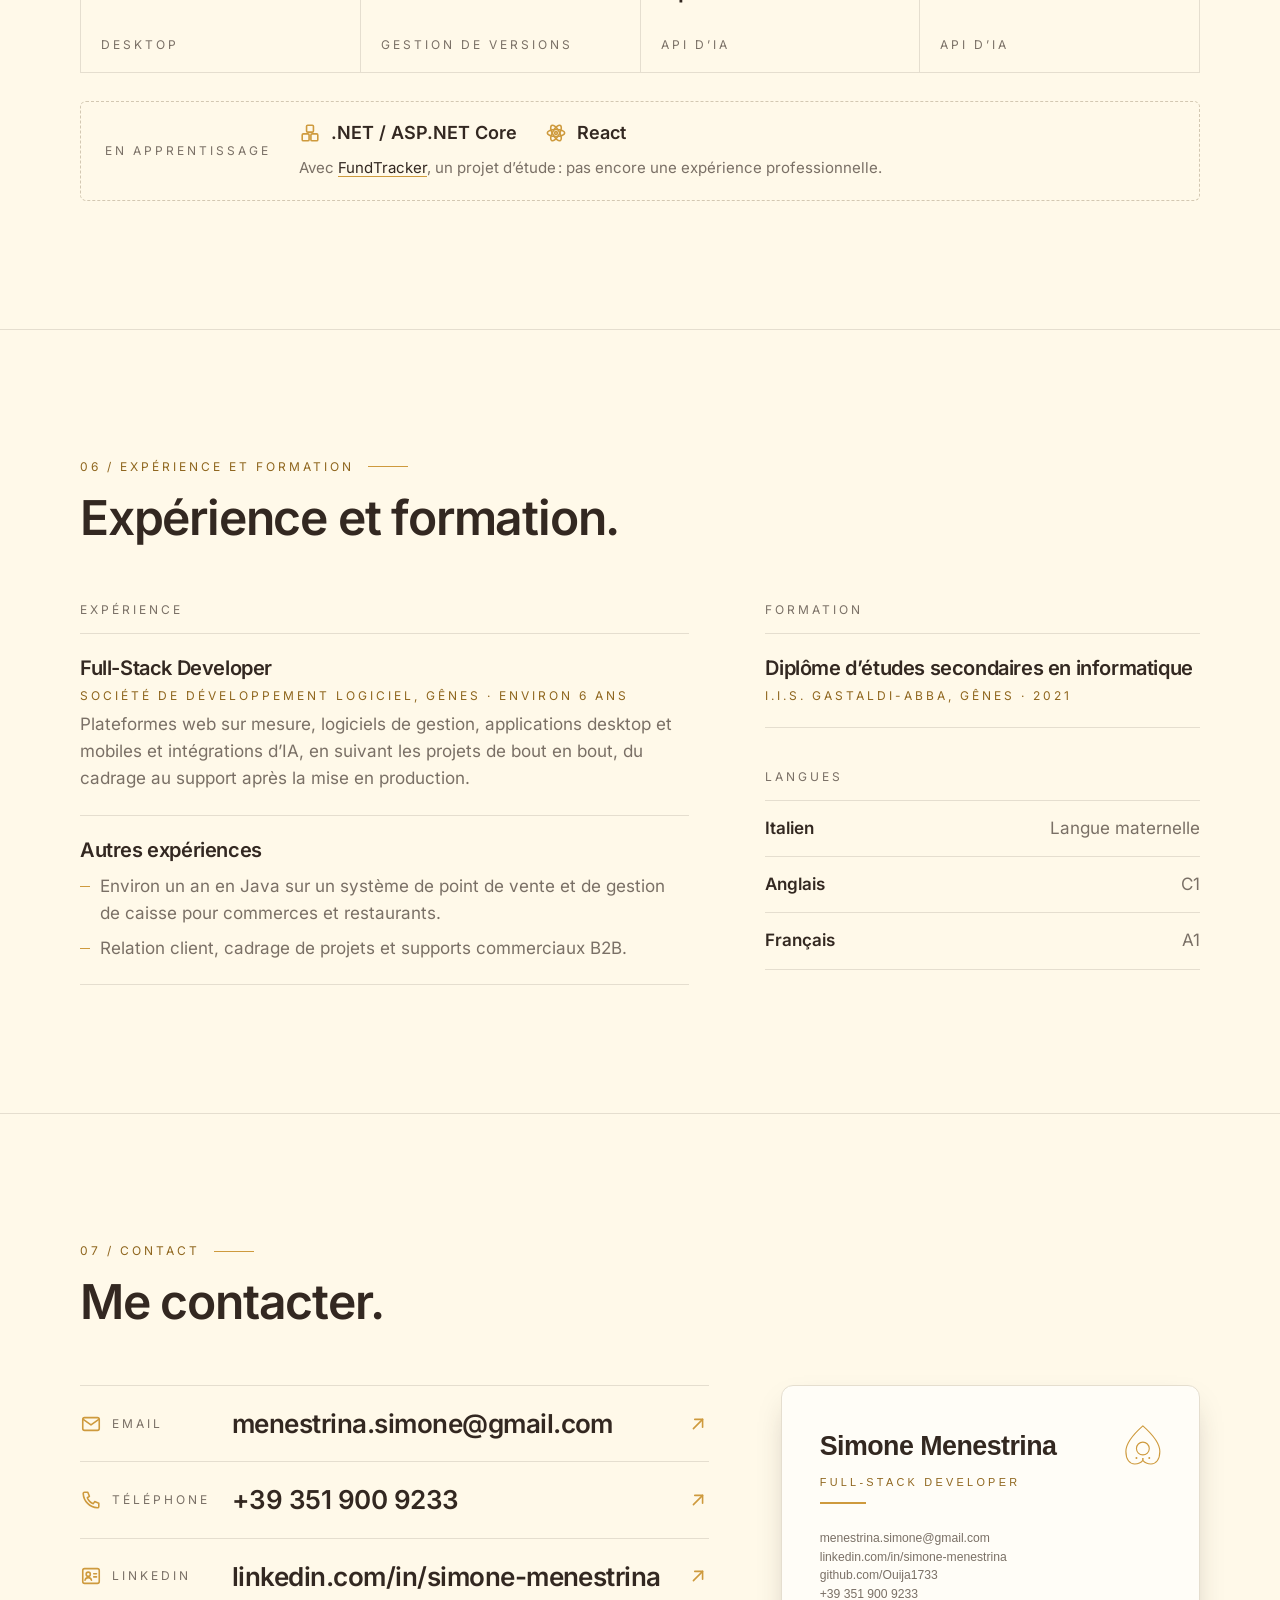
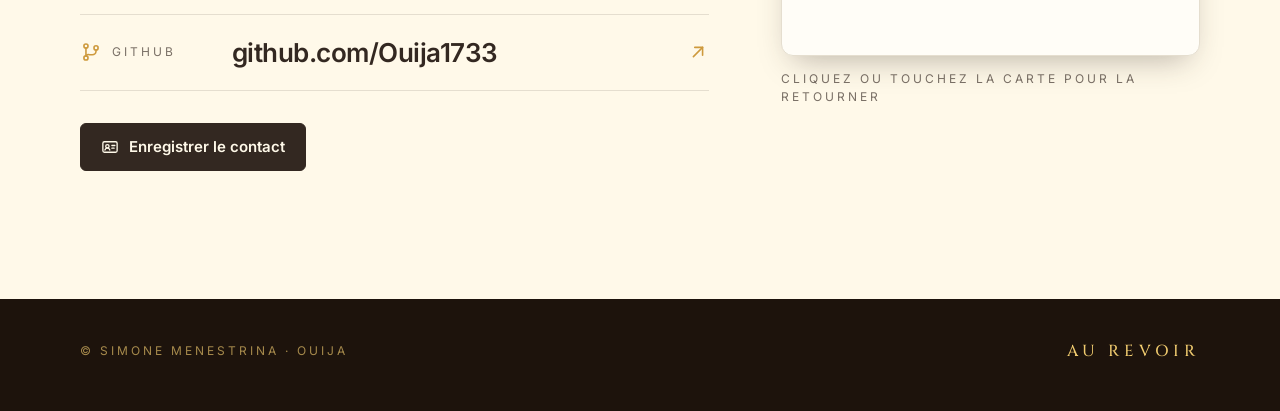
==== commit 004e5c1a: "Serve a small WebP of the mascot The mascot is shown at about 90px (About, and the "who are you?" an" ====
--- a/fr/index.html
+++ b/fr/index.html
@@ -144,7 +144,7 @@
 
           <p class="ask-answer" id="ask-answer" aria-live="polite"></p>
 
-          <form class="ask" id="ask" autocomplete="off" data-faq="{&quot;topics&quot;: [{&quot;id&quot;: &quot;job&quot;, &quot;word&quot;: &quot;TEMPS PLEIN&quot;, &quot;text&quot;: &quot;Un poste à temps plein dans la tech : software engineer, développeur, full-stack ou IT, idéalement proche de ce que je fais déjà.&quot;, &quot;keywords&quot;: [&quot;cherches&quot;, &quot;cherchez&quot;, &quot;recherche*&quot;, &quot;poste*&quot;, &quot;emploi*&quot;, &quot;travail&quot;, &quot;job*&quot;, &quot;role*&quot;, &quot;opportunit*&quot;, &quot;temps plein&quot;, &quot;plein temps&quot;, &quot;cdi&quot;, &quot;carriere&quot;, &quot;embauch*&quot;, &quot;recrut*&quot;]}, {&quot;id&quot;: &quot;relocate&quot;, &quot;word&quot;: &quot;YES&quot;, &quot;text&quot;: &quot;Oui : je m’installe au Luxembourg, et c’est justement pour ça que j’y cherche du travail.&quot;, &quot;keywords&quot;: [&quot;luxembourg*&quot;, &quot;demenag*&quot;, &quot;installer&quot;, &quot;installes&quot;, &quot;installez&quot;, &quot;relocat*&quot;, &quot;frontalier*&quot;, &quot;frontiere*&quot;, &quot;etranger&quot;]}, {&quot;id&quot;: &quot;cv&quot;, &quot;word&quot;: &quot;CV&quot;, &quot;text&quot;: &quot;Imprime cette page : elle devient un CV propre. Ou écris-moi et je t’envoie le PDF.&quot;, &quot;keywords&quot;: [&quot;cv&quot;, &quot;curriculum*&quot;, &quot;resume*&quot;]}, {&quot;id&quot;: &quot;availability&quot;, &quot;word&quot;: &quot;1 MOIS&quot;, &quot;text&quot;: &quot;Environ un mois après l’offre, le temps du déménagement et des démarches administratives.&quot;, &quot;keywords&quot;: [&quot;disponib*&quot;, &quot;preavis&quot;, &quot;commencer&quot;, &quot;commences&quot;, &quot;commencez&quot;, &quot;demarrer&quot;, &quot;debut*&quot;, &quot;rejoindre&quot;, &quot;quand peux tu&quot;, &quot;quand pouvez vous&quot;]}, {&quot;id&quot;: &quot;french&quot;, &quot;word&quot;: &quot;A1&quot;, &quot;text&quot;: &quot;Un peu : français A1 pour l’instant. Le site est traduit pour ton confort ; je parle italien (langue maternelle) et anglais (C1).&quot;, &quot;keywords&quot;: [&quot;francais&quot;, &quot;french&quot;]}, {&quot;id&quot;: &quot;english&quot;, &quot;word&quot;: &quot;C1&quot;, &quot;text&quot;: &quot;Oui, C1. L’italien est ma langue maternelle, et mon français est au niveau A1.&quot;, &quot;keywords&quot;: [&quot;anglais&quot;, &quot;english&quot;]}, {&quot;id&quot;: &quot;fundtracker&quot;, &quot;word&quot;: &quot;ETUDE&quot;, &quot;text&quot;: &quot;FundTracker : un projet d’étude pour apprendre .NET et React (ASP.NET Core, EF Core, SQL Server). Encore en cours.&quot;, &quot;keywords&quot;: [&quot;fundtracker&quot;, &quot;fund tracker&quot;, &quot;net&quot;, &quot;dotnet&quot;, &quot;asp net&quot;, &quot;c sharp&quot;, &quot;csharp&quot;, &quot;react&quot;, &quot;entity framework&quot;, &quot;sql server&quot;, &quot;apprend*&quot;, &quot;etud*&quot;]}, {&quot;id&quot;: &quot;build&quot;, &quot;word&quot;: &quot;6 ANS&quot;, &quot;text&quot;: &quot;Je crée des applications web et des logiciels de gestion sur mesure depuis environ 6 ans, surtout avec Laravel.&quot;, &quot;keywords&quot;: [&quot;logiciel* de gestion&quot;, &quot;gestion&quot;, &quot;erp&quot;, &quot;crm&quot;, &quot;application* web&quot;, &quot;appli* web&quot;, &quot;web app*&quot;, &quot;webapp*&quot;, &quot;site&quot;, &quot;sites&quot;, &quot;site web&quot;, &quot;sites web&quot;, &quot;plateforme*&quot;, &quot;sur mesure&quot;, &quot;tableau* de bord&quot;, &quot;back office&quot;, &quot;backoffice&quot;, &quot;portail*&quot;, &quot;e commerce&quot;, &quot;ecommerce&quot;, &quot;logiciel* sur mesure&quot;, &quot;logiciel* metier*&quot;]}, {&quot;id&quot;: &quot;ai&quot;, &quot;word&quot;: &quot;IA&quot;, &quot;text&quot;: &quot;Tous les jours : chatbots, traitement de documents et automatisations connectées à de vraies données.&quot;, &quot;keywords&quot;: [&quot;ia&quot;, &quot;l ia&quot;, &quot;intelligence* artificielle*&quot;, &quot;chatbot*&quot;, &quot;chat bot*&quot;, &quot;gpt*&quot;, &quot;chatgpt&quot;, &quot;openai&quot;, &quot;claude&quot;, &quot;anthropic&quot;, &quot;llm*&quot;, &quot;ocr&quot;, &quot;machine learning&quot;, &quot;automatis*&quot;, &quot;automati*&quot;, &quot;agent*&quot;, &quot;bot&quot;, &quot;bots&quot;, &quot;prompt*&quot;, &quot;rag&quot;]}, {&quot;id&quot;: &quot;upgrade&quot;, &quot;word&quot;: &quot;FIX&quot;, &quot;text&quot;: &quot;J’ai migré une grande plateforme de Laravel 8 à 12, et je travaille volontiers sur du code existant.&quot;, &quot;keywords&quot;: [&quot;mise* a jour&quot;, &quot;mettre a jour&quot;, &quot;upgrad*&quot;, &quot;migr*&quot;, &quot;maintenance&quot;, &quot;maintenir&quot;, &quot;existant*&quot;, &quot;legacy&quot;, &quot;ancien*&quot;, &quot;vieux&quot;, &quot;refacto*&quot;, &quot;reprendre&quot;, &quot;reprise&quot;, &quot;support&quot;]}, {&quot;id&quot;: &quot;bug&quot;, &quot;word&quot;: &quot;FIX&quot;, &quot;text&quot;: &quot;Seulement ceux que je m’apprête à corriger.&quot;, &quot;keywords&quot;: [&quot;bug*&quot;, &quot;bogue*&quot;, &quot;erreur*&quot;, &quot;plante*&quot;, &quot;crash*&quot;, &quot;panne*&quot;, &quot;corrig*&quot;, &quot;fix*&quot;, &quot;debug*&quot;, &quot;probleme*&quot;, &quot;casse*&quot;]}, {&quot;id&quot;: &quot;tech&quot;, &quot;word&quot;: &quot;LARAVEL&quot;, &quot;text&quot;: &quot;PHP et Laravel couramment, plus JavaScript, Node.js, Python et Docker. Et l’italien et l’anglais, pour les vivants.&quot;, &quot;keywords&quot;: [&quot;laravel&quot;, &quot;php&quot;, &quot;javascript&quot;, &quot;js&quot;, &quot;typescript&quot;, &quot;ts&quot;, &quot;node*&quot;, &quot;python&quot;, &quot;docker&quot;, &quot;mysql&quot;, &quot;sql&quot;, &quot;stack*&quot;, &quot;technolog*&quot;, &quot;techno*&quot;, &quot;langage*&quot;, &quot;langue*&quot;, &quot;parles&quot;, &quot;framework*&quot;, &quot;outils&quot;, &quot;backend&quot;, &quot;frontend&quot;, &quot;full stack&quot;, &quot;fullstack&quot;, &quot;base* de donnee*&quot;, &quot;database&quot;, &quot;bdd&quot;, &quot;programmation&quot;, &quot;programmer&quot;, &quot;programmeur*&quot;, &quot;programmes en&quot;]}, {&quot;id&quot;: &quot;who&quot;, &quot;word&quot;: &quot;OUIJA&quot;, &quot;text&quot;: &quot;Ouija : la signature et l’alter ego de Simone. Le voici, sans la planche.&quot;, &quot;keywords&quot;: [&quot;qui es tu&quot;, &quot;qui etes vous&quot;, &quot;qui est&quot;, &quot;ton nom&quot;, &quot;comment tu t appelles&quot;, &quot;comment t appelles tu&quot;, &quot;nom&quot;, &quot;ouija&quot;, &quot;mascotte*&quot;, &quot;presente toi&quot;, &quot;crane*&quot;]}, {&quot;id&quot;: &quot;demon&quot;, &quot;word&quot;: &quot;CODE&quot;, &quot;text&quot;: &quot;Un démon du code.&quot;, &quot;keywords&quot;: [&quot;demon*&quot;, &quot;daemon*&quot;, &quot;diable*&quot;, &quot;satan*&quot;, &quot;fantome*&quot;, &quot;esprit*&quot;, &quot;possede*&quot;, &quot;malefi*&quot;, &quot;hante*&quot;, &quot;ame&quot;, &quot;ames&quot;, &quot;mort&quot;, &quot;morts&quot;, &quot;sorcier*&quot;, &quot;sorciere*&quot;]}, {&quot;id&quot;: &quot;where&quot;, &quot;word&quot;: &quot;GENOVA&quot;, &quot;text&quot;: &quot;À Gênes, en Italie, pour l’instant : je m’installe au Luxembourg.&quot;, &quot;keywords&quot;: [&quot;ou es tu&quot;, &quot;ou etes vous&quot;, &quot;ou habites&quot;, &quot;ou vis&quot;, &quot;ou travailles&quot;, &quot;ou te trouves&quot;, &quot;ou se trouve&quot;, &quot;ville&quot;, &quot;base&quot;, &quot;basee&quot;, &quot;situe*&quot;, &quot;distance&quot;, &quot;teletravail&quot;, &quot;remote&quot;, &quot;genes&quot;, &quot;genova&quot;, &quot;italie&quot;, &quot;pays&quot;, &quot;sur place&quot;]}, {&quot;id&quot;: &quot;apps&quot;, &quot;word&quot;: &quot;APP&quot;, &quot;text&quot;: &quot;Des applications de bureau avec Electron et des applications mobiles multiplateformes avec Ionic.&quot;, &quot;keywords&quot;: [&quot;app&quot;, &quot;apps&quot;, &quot;appli*&quot;, &quot;application*&quot;, &quot;mobile*&quot;, &quot;desktop&quot;, &quot;electron&quot;, &quot;ionic&quot;, &quot;android&quot;, &quot;ios&quot;, &quot;iphone&quot;, &quot;smartphone*&quot;, &quot;telephone*&quot;, &quot;tablette*&quot;]}, {&quot;id&quot;: &quot;price&quot;, &quot;word&quot;: &quot;CA DEPEND&quot;, &quot;text&quot;: &quot;Ça dépend du projet. Envoie-moi un e-mail et je te donnerai une estimation claire.&quot;, &quot;keywords&quot;: [&quot;prix&quot;, &quot;cout*&quot;, &quot;coute*&quot;, &quot;tarif*&quot;, &quot;budget*&quot;, &quot;devis&quot;, &quot;estimation*&quot;, &quot;combien&quot;, &quot;pay*&quot;, &quot;argent&quot;, &quot;euro*&quot;, &quot;cher&quot;, &quot;chere&quot;, &quot;delai*&quot;, &quot;temps&quot;, &quot;quand&quot;, &quot;duree&quot;, &quot;heure*&quot;, &quot;jour&quot;, &quot;jours&quot;, &quot;semaine*&quot;, &quot;mois&quot;, &quot;rapide*&quot;]}, {&quot;id&quot;: &quot;contact&quot;, &quot;word&quot;: &quot;SALUT&quot;, &quot;text&quot;: &quot;E-mail, téléphone ou LinkedIn : tout est en bas de la page. Ou touche Enregistrer le contact.&quot;, &quot;keywords&quot;: [&quot;contact*&quot;, &quot;email*&quot;, &quot;e mail&quot;, &quot;mail&quot;, &quot;courriel&quot;, &quot;ecrire&quot;, &quot;ecris&quot;, &quot;joindre&quot;, &quot;linkedin&quot;, &quot;github&quot;, &quot;appeler&quot;, &quot;parler&quot;, &quot;collabor*&quot;, &quot;travailler ensemble&quot;]}, {&quot;id&quot;: &quot;lanterna&quot;, &quot;word&quot;: &quot;LANTERNA&quot;, &quot;text&quot;: &quot;Mon assistant personnel en Laravel, encore en cours de développement. Son nom vient du phare de Gênes.&quot;, &quot;keywords&quot;: [&quot;lanterna&quot;, &quot;lanterne&quot;, &quot;assistant&quot;, &quot;projet personnel&quot;, &quot;projets personnels&quot;, &quot;phare&quot;]}, {&quot;id&quot;: &quot;coffee&quot;, &quot;word&quot;: &quot;CAFE&quot;, &quot;text&quot;: &quot;Toujours.&quot;, &quot;keywords&quot;: [&quot;cafe*&quot;, &quot;expresso*&quot;, &quot;espresso*&quot;, &quot;cappuccino*&quot;, &quot;cafeine&quot;]}], &quot;fallback&quot;: {&quot;word&quot;: &quot;REDEMANDE&quot;, &quot;text&quot;: &quot;Les esprits n’ont pas compris. Essaie l’une des questions ci-dessous.&quot;}}" data-prefix="La planche répond :" data-empty="Écris d’abord une question." data-mascot="../assets/ouija.png" data-mascot-alt="Ouija, la mascotte de Simone : un personnage de bande dessinée avec un béret sombre, un visage blanc en forme de crâne, une longue tresse et des mitaines.">
+          <form class="ask" id="ask" autocomplete="off" data-faq="{&quot;topics&quot;: [{&quot;id&quot;: &quot;job&quot;, &quot;word&quot;: &quot;TEMPS PLEIN&quot;, &quot;text&quot;: &quot;Un poste à temps plein dans la tech : software engineer, développeur, full-stack ou IT, idéalement proche de ce que je fais déjà.&quot;, &quot;keywords&quot;: [&quot;cherches&quot;, &quot;cherchez&quot;, &quot;recherche*&quot;, &quot;poste*&quot;, &quot;emploi*&quot;, &quot;travail&quot;, &quot;job*&quot;, &quot;role*&quot;, &quot;opportunit*&quot;, &quot;temps plein&quot;, &quot;plein temps&quot;, &quot;cdi&quot;, &quot;carriere&quot;, &quot;embauch*&quot;, &quot;recrut*&quot;]}, {&quot;id&quot;: &quot;relocate&quot;, &quot;word&quot;: &quot;YES&quot;, &quot;text&quot;: &quot;Oui : je m’installe au Luxembourg, et c’est justement pour ça que j’y cherche du travail.&quot;, &quot;keywords&quot;: [&quot;luxembourg*&quot;, &quot;demenag*&quot;, &quot;installer&quot;, &quot;installes&quot;, &quot;installez&quot;, &quot;relocat*&quot;, &quot;frontalier*&quot;, &quot;frontiere*&quot;, &quot;etranger&quot;]}, {&quot;id&quot;: &quot;cv&quot;, &quot;word&quot;: &quot;CV&quot;, &quot;text&quot;: &quot;Imprime cette page : elle devient un CV propre. Ou écris-moi et je t’envoie le PDF.&quot;, &quot;keywords&quot;: [&quot;cv&quot;, &quot;curriculum*&quot;, &quot;resume*&quot;]}, {&quot;id&quot;: &quot;availability&quot;, &quot;word&quot;: &quot;1 MOIS&quot;, &quot;text&quot;: &quot;Environ un mois après l’offre, le temps du déménagement et des démarches administratives.&quot;, &quot;keywords&quot;: [&quot;disponib*&quot;, &quot;preavis&quot;, &quot;commencer&quot;, &quot;commences&quot;, &quot;commencez&quot;, &quot;demarrer&quot;, &quot;debut*&quot;, &quot;rejoindre&quot;, &quot;quand peux tu&quot;, &quot;quand pouvez vous&quot;]}, {&quot;id&quot;: &quot;french&quot;, &quot;word&quot;: &quot;A1&quot;, &quot;text&quot;: &quot;Un peu : français A1 pour l’instant. Le site est traduit pour ton confort ; je parle italien (langue maternelle) et anglais (C1).&quot;, &quot;keywords&quot;: [&quot;francais&quot;, &quot;french&quot;]}, {&quot;id&quot;: &quot;english&quot;, &quot;word&quot;: &quot;C1&quot;, &quot;text&quot;: &quot;Oui, C1. L’italien est ma langue maternelle, et mon français est au niveau A1.&quot;, &quot;keywords&quot;: [&quot;anglais&quot;, &quot;english&quot;]}, {&quot;id&quot;: &quot;fundtracker&quot;, &quot;word&quot;: &quot;ETUDE&quot;, &quot;text&quot;: &quot;FundTracker : un projet d’étude pour apprendre .NET et React (ASP.NET Core, EF Core, SQL Server). Encore en cours.&quot;, &quot;keywords&quot;: [&quot;fundtracker&quot;, &quot;fund tracker&quot;, &quot;net&quot;, &quot;dotnet&quot;, &quot;asp net&quot;, &quot;c sharp&quot;, &quot;csharp&quot;, &quot;react&quot;, &quot;entity framework&quot;, &quot;sql server&quot;, &quot;apprend*&quot;, &quot;etud*&quot;]}, {&quot;id&quot;: &quot;build&quot;, &quot;word&quot;: &quot;6 ANS&quot;, &quot;text&quot;: &quot;Je crée des applications web et des logiciels de gestion sur mesure depuis environ 6 ans, surtout avec Laravel.&quot;, &quot;keywords&quot;: [&quot;logiciel* de gestion&quot;, &quot;gestion&quot;, &quot;erp&quot;, &quot;crm&quot;, &quot;application* web&quot;, &quot;appli* web&quot;, &quot;web app*&quot;, &quot;webapp*&quot;, &quot;site&quot;, &quot;sites&quot;, &quot;site web&quot;, &quot;sites web&quot;, &quot;plateforme*&quot;, &quot;sur mesure&quot;, &quot;tableau* de bord&quot;, &quot;back office&quot;, &quot;backoffice&quot;, &quot;portail*&quot;, &quot;e commerce&quot;, &quot;ecommerce&quot;, &quot;logiciel* sur mesure&quot;, &quot;logiciel* metier*&quot;]}, {&quot;id&quot;: &quot;ai&quot;, &quot;word&quot;: &quot;IA&quot;, &quot;text&quot;: &quot;Tous les jours : chatbots, traitement de documents et automatisations connectées à de vraies données.&quot;, &quot;keywords&quot;: [&quot;ia&quot;, &quot;l ia&quot;, &quot;intelligence* artificielle*&quot;, &quot;chatbot*&quot;, &quot;chat bot*&quot;, &quot;gpt*&quot;, &quot;chatgpt&quot;, &quot;openai&quot;, &quot;claude&quot;, &quot;anthropic&quot;, &quot;llm*&quot;, &quot;ocr&quot;, &quot;machine learning&quot;, &quot;automatis*&quot;, &quot;automati*&quot;, &quot;agent*&quot;, &quot;bot&quot;, &quot;bots&quot;, &quot;prompt*&quot;, &quot;rag&quot;]}, {&quot;id&quot;: &quot;upgrade&quot;, &quot;word&quot;: &quot;FIX&quot;, &quot;text&quot;: &quot;J’ai migré une grande plateforme de Laravel 8 à 12, et je travaille volontiers sur du code existant.&quot;, &quot;keywords&quot;: [&quot;mise* a jour&quot;, &quot;mettre a jour&quot;, &quot;upgrad*&quot;, &quot;migr*&quot;, &quot;maintenance&quot;, &quot;maintenir&quot;, &quot;existant*&quot;, &quot;legacy&quot;, &quot;ancien*&quot;, &quot;vieux&quot;, &quot;refacto*&quot;, &quot;reprendre&quot;, &quot;reprise&quot;, &quot;support&quot;]}, {&quot;id&quot;: &quot;bug&quot;, &quot;word&quot;: &quot;FIX&quot;, &quot;text&quot;: &quot;Seulement ceux que je m’apprête à corriger.&quot;, &quot;keywords&quot;: [&quot;bug*&quot;, &quot;bogue*&quot;, &quot;erreur*&quot;, &quot;plante*&quot;, &quot;crash*&quot;, &quot;panne*&quot;, &quot;corrig*&quot;, &quot;fix*&quot;, &quot;debug*&quot;, &quot;probleme*&quot;, &quot;casse*&quot;]}, {&quot;id&quot;: &quot;tech&quot;, &quot;word&quot;: &quot;LARAVEL&quot;, &quot;text&quot;: &quot;PHP et Laravel couramment, plus JavaScript, Node.js, Python et Docker. Et l’italien et l’anglais, pour les vivants.&quot;, &quot;keywords&quot;: [&quot;laravel&quot;, &quot;php&quot;, &quot;javascript&quot;, &quot;js&quot;, &quot;typescript&quot;, &quot;ts&quot;, &quot;node*&quot;, &quot;python&quot;, &quot;docker&quot;, &quot;mysql&quot;, &quot;sql&quot;, &quot;stack*&quot;, &quot;technolog*&quot;, &quot;techno*&quot;, &quot;langage*&quot;, &quot;langue*&quot;, &quot;parles&quot;, &quot;framework*&quot;, &quot;outils&quot;, &quot;backend&quot;, &quot;frontend&quot;, &quot;full stack&quot;, &quot;fullstack&quot;, &quot;base* de donnee*&quot;, &quot;database&quot;, &quot;bdd&quot;, &quot;programmation&quot;, &quot;programmer&quot;, &quot;programmeur*&quot;, &quot;programmes en&quot;]}, {&quot;id&quot;: &quot;who&quot;, &quot;word&quot;: &quot;OUIJA&quot;, &quot;text&quot;: &quot;Ouija : la signature et l’alter ego de Simone. Le voici, sans la planche.&quot;, &quot;keywords&quot;: [&quot;qui es tu&quot;, &quot;qui etes vous&quot;, &quot;qui est&quot;, &quot;ton nom&quot;, &quot;comment tu t appelles&quot;, &quot;comment t appelles tu&quot;, &quot;nom&quot;, &quot;ouija&quot;, &quot;mascotte*&quot;, &quot;presente toi&quot;, &quot;crane*&quot;]}, {&quot;id&quot;: &quot;demon&quot;, &quot;word&quot;: &quot;CODE&quot;, &quot;text&quot;: &quot;Un démon du code.&quot;, &quot;keywords&quot;: [&quot;demon*&quot;, &quot;daemon*&quot;, &quot;diable*&quot;, &quot;satan*&quot;, &quot;fantome*&quot;, &quot;esprit*&quot;, &quot;possede*&quot;, &quot;malefi*&quot;, &quot;hante*&quot;, &quot;ame&quot;, &quot;ames&quot;, &quot;mort&quot;, &quot;morts&quot;, &quot;sorcier*&quot;, &quot;sorciere*&quot;]}, {&quot;id&quot;: &quot;where&quot;, &quot;word&quot;: &quot;GENOVA&quot;, &quot;text&quot;: &quot;À Gênes, en Italie, pour l’instant : je m’installe au Luxembourg.&quot;, &quot;keywords&quot;: [&quot;ou es tu&quot;, &quot;ou etes vous&quot;, &quot;ou habites&quot;, &quot;ou vis&quot;, &quot;ou travailles&quot;, &quot;ou te trouves&quot;, &quot;ou se trouve&quot;, &quot;ville&quot;, &quot;base&quot;, &quot;basee&quot;, &quot;situe*&quot;, &quot;distance&quot;, &quot;teletravail&quot;, &quot;remote&quot;, &quot;genes&quot;, &quot;genova&quot;, &quot;italie&quot;, &quot;pays&quot;, &quot;sur place&quot;]}, {&quot;id&quot;: &quot;apps&quot;, &quot;word&quot;: &quot;APP&quot;, &quot;text&quot;: &quot;Des applications de bureau avec Electron et des applications mobiles multiplateformes avec Ionic.&quot;, &quot;keywords&quot;: [&quot;app&quot;, &quot;apps&quot;, &quot;appli*&quot;, &quot;application*&quot;, &quot;mobile*&quot;, &quot;desktop&quot;, &quot;electron&quot;, &quot;ionic&quot;, &quot;android&quot;, &quot;ios&quot;, &quot;iphone&quot;, &quot;smartphone*&quot;, &quot;telephone*&quot;, &quot;tablette*&quot;]}, {&quot;id&quot;: &quot;price&quot;, &quot;word&quot;: &quot;CA DEPEND&quot;, &quot;text&quot;: &quot;Ça dépend du projet. Envoie-moi un e-mail et je te donnerai une estimation claire.&quot;, &quot;keywords&quot;: [&quot;prix&quot;, &quot;cout*&quot;, &quot;coute*&quot;, &quot;tarif*&quot;, &quot;budget*&quot;, &quot;devis&quot;, &quot;estimation*&quot;, &quot;combien&quot;, &quot;pay*&quot;, &quot;argent&quot;, &quot;euro*&quot;, &quot;cher&quot;, &quot;chere&quot;, &quot;delai*&quot;, &quot;temps&quot;, &quot;quand&quot;, &quot;duree&quot;, &quot;heure*&quot;, &quot;jour&quot;, &quot;jours&quot;, &quot;semaine*&quot;, &quot;mois&quot;, &quot;rapide*&quot;]}, {&quot;id&quot;: &quot;contact&quot;, &quot;word&quot;: &quot;SALUT&quot;, &quot;text&quot;: &quot;E-mail, téléphone ou LinkedIn : tout est en bas de la page. Ou touche Enregistrer le contact.&quot;, &quot;keywords&quot;: [&quot;contact*&quot;, &quot;email*&quot;, &quot;e mail&quot;, &quot;mail&quot;, &quot;courriel&quot;, &quot;ecrire&quot;, &quot;ecris&quot;, &quot;joindre&quot;, &quot;linkedin&quot;, &quot;github&quot;, &quot;appeler&quot;, &quot;parler&quot;, &quot;collabor*&quot;, &quot;travailler ensemble&quot;]}, {&quot;id&quot;: &quot;lanterna&quot;, &quot;word&quot;: &quot;LANTERNA&quot;, &quot;text&quot;: &quot;Mon assistant personnel en Laravel, encore en cours de développement. Son nom vient du phare de Gênes.&quot;, &quot;keywords&quot;: [&quot;lanterna&quot;, &quot;lanterne&quot;, &quot;assistant&quot;, &quot;projet personnel&quot;, &quot;projets personnels&quot;, &quot;phare&quot;]}, {&quot;id&quot;: &quot;coffee&quot;, &quot;word&quot;: &quot;CAFE&quot;, &quot;text&quot;: &quot;Toujours.&quot;, &quot;keywords&quot;: [&quot;cafe*&quot;, &quot;expresso*&quot;, &quot;espresso*&quot;, &quot;cappuccino*&quot;, &quot;cafeine&quot;]}], &quot;fallback&quot;: {&quot;word&quot;: &quot;REDEMANDE&quot;, &quot;text&quot;: &quot;Les esprits n’ont pas compris. Essaie l’une des questions ci-dessous.&quot;}}" data-prefix="La planche répond :" data-empty="Écris d’abord une question." data-mascot="../assets/ouija-small.webp" data-mascot-alt="Ouija, la mascotte de Simone : un personnage de bande dessinée avec un béret sombre, un visage blanc en forme de crâne, une longue tresse et des mitaines.">
             <label class="ask-label caps" for="ask-q">Pose une question à la planche</label>
             <div class="ask-row">
               <input class="ask-input" id="ask-q" name="q" type="text" maxlength="140" spellcheck="false">
@@ -194,7 +194,7 @@
             <div><dt class="caps">Signature</dt><dd>Ouija</dd></div>
             </dl>
             <figure class="mascot">
-              <img src="../assets/ouija.png" width="377" height="543" loading="lazy" alt="Ouija, la mascotte de Simone : un personnage de bande dessinée avec un béret sombre, un visage blanc en forme de crâne, une longue tresse et des mitaines.">
+              <img src="../assets/ouija-small.webp" width="200" height="288" loading="lazy" alt="Ouija, la mascotte de Simone : un personnage de bande dessinée avec un béret sombre, un visage blanc en forme de crâne, une longue tresse et des mitaines.">
               <figcaption class="caps">Ouija</figcaption>
             </figure>
           </div>
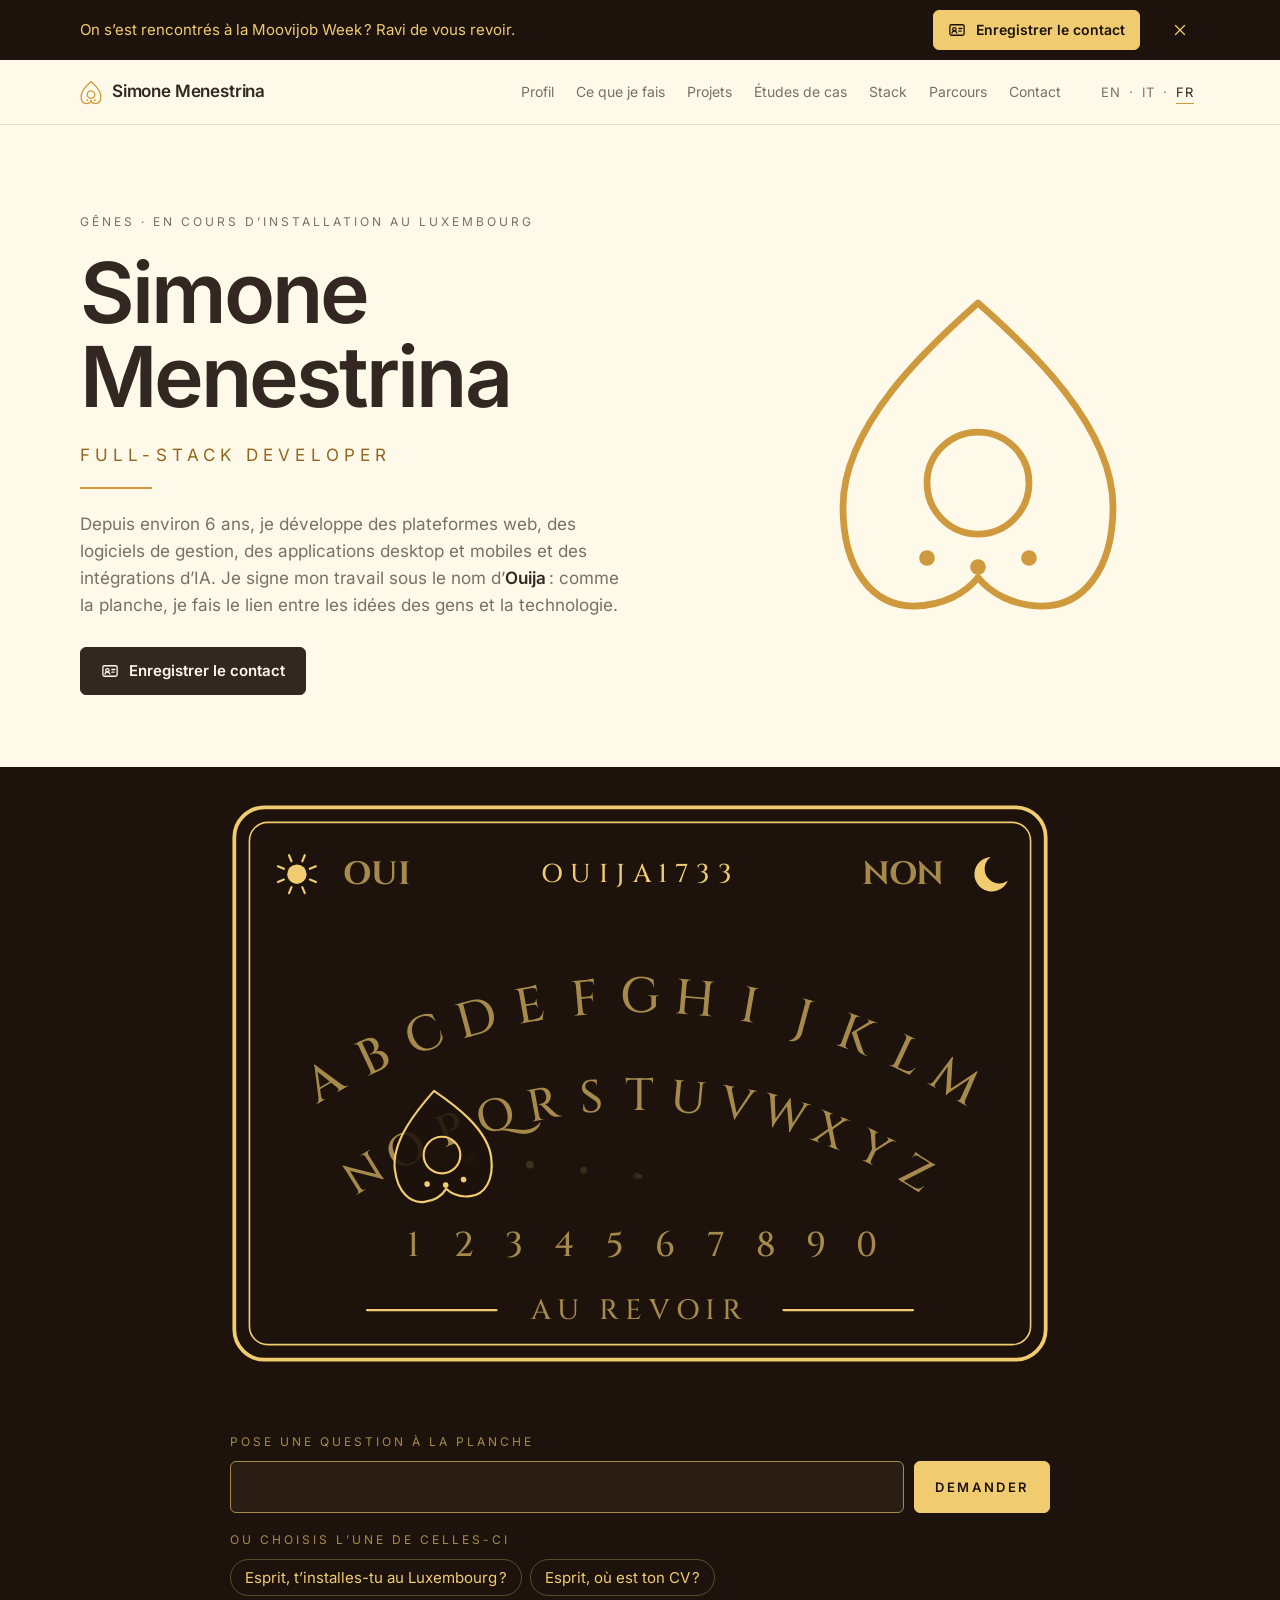
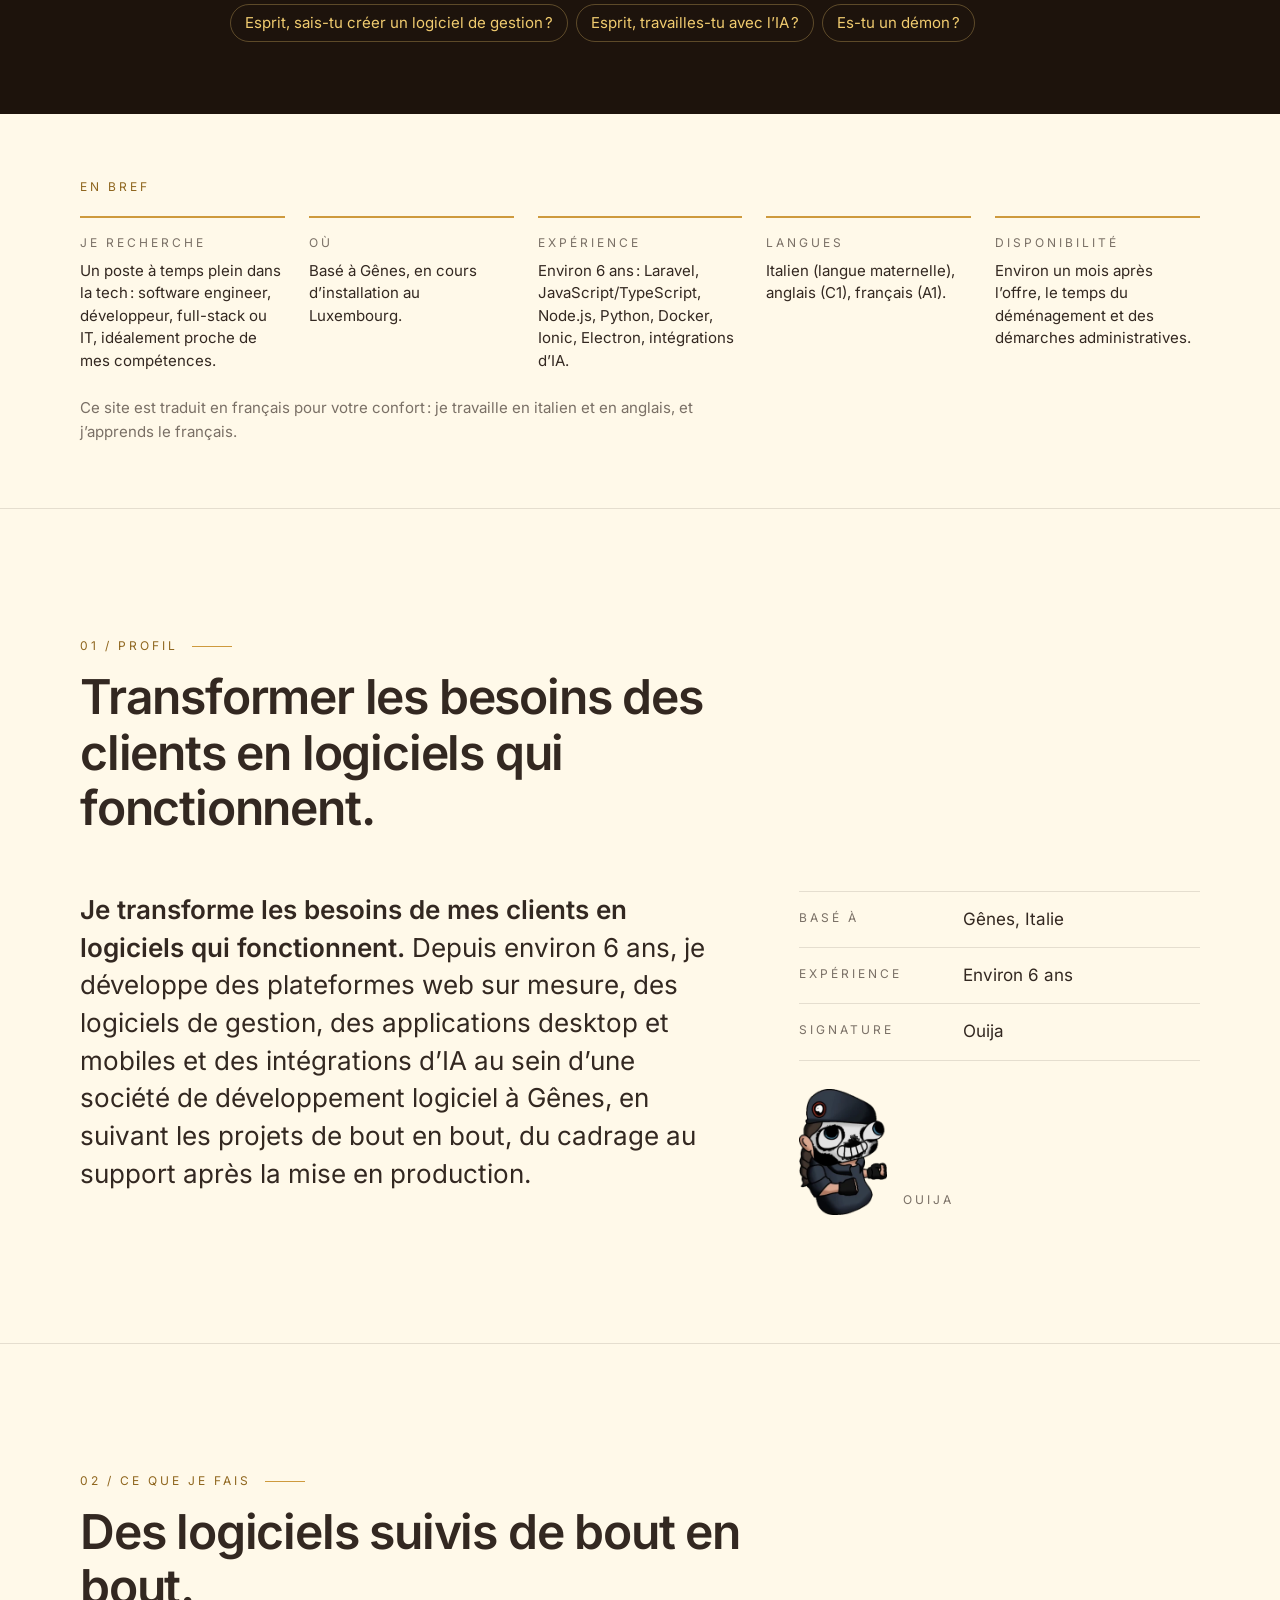
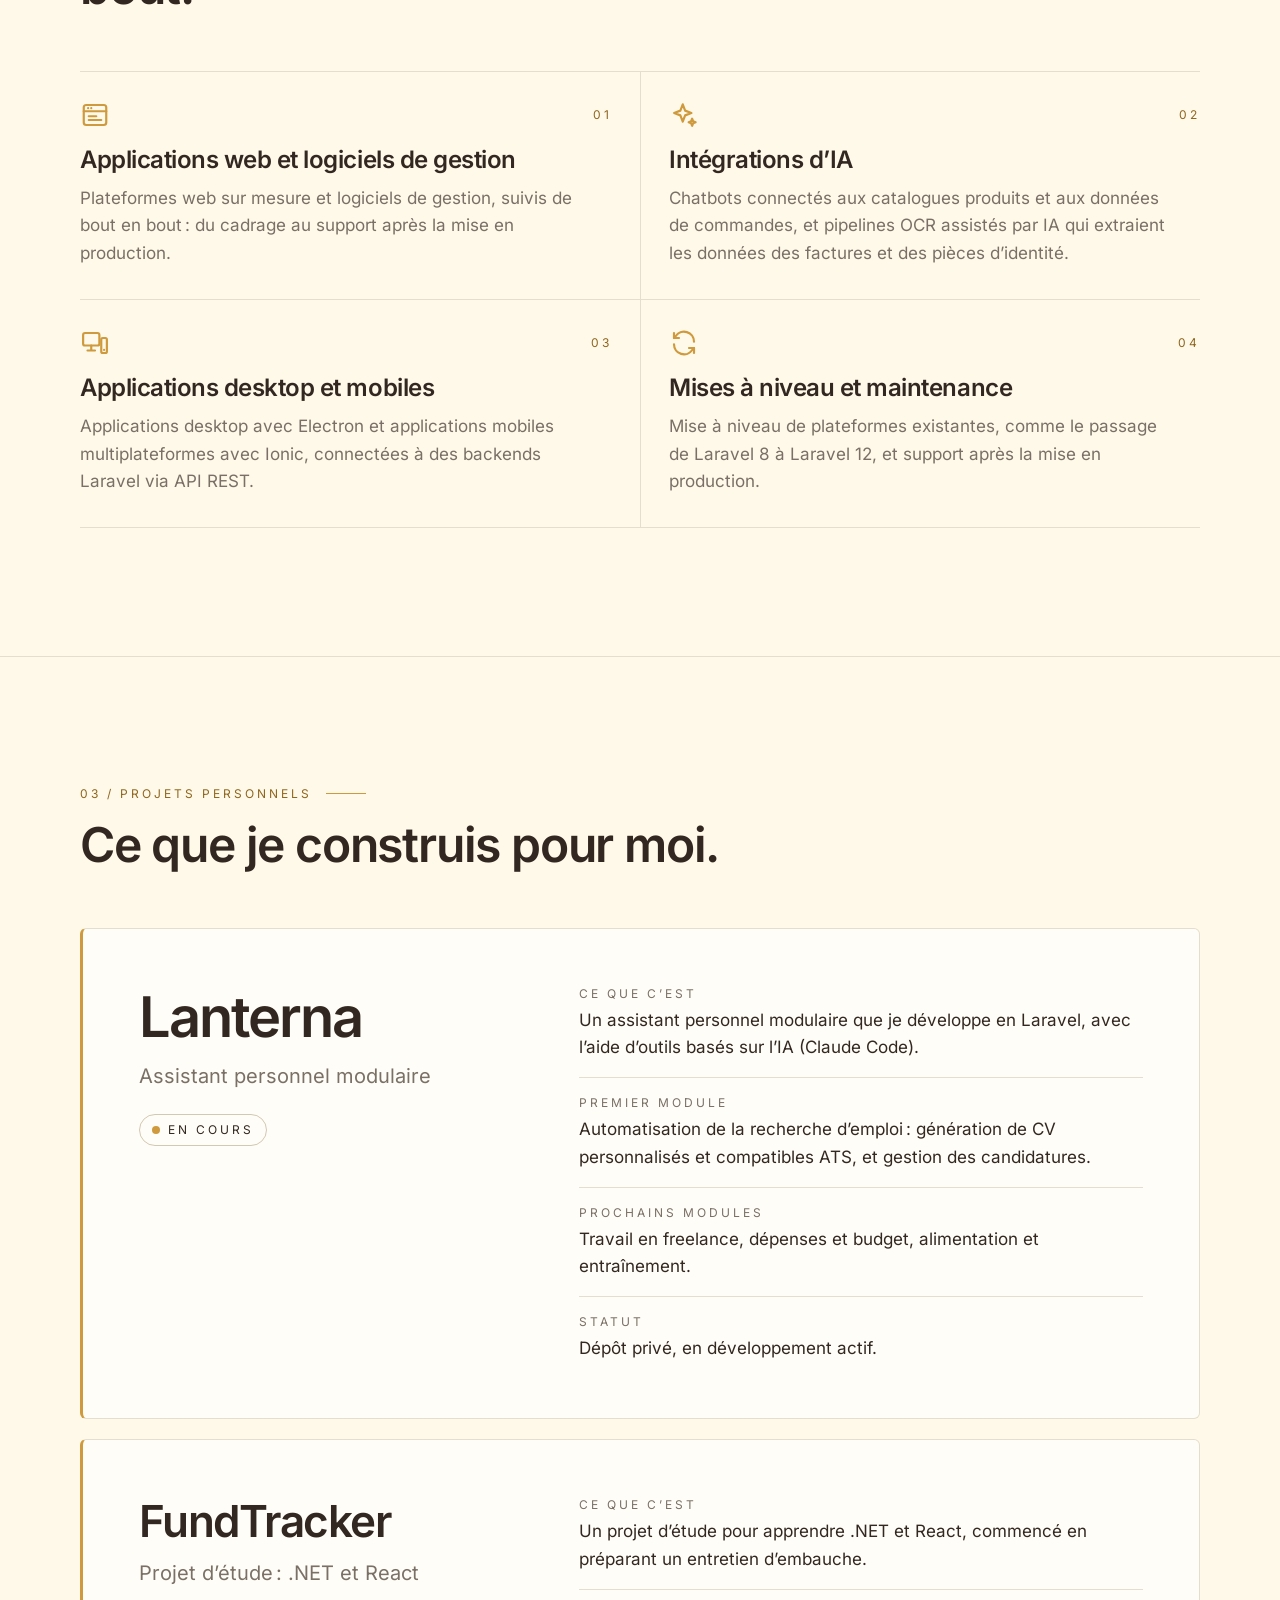
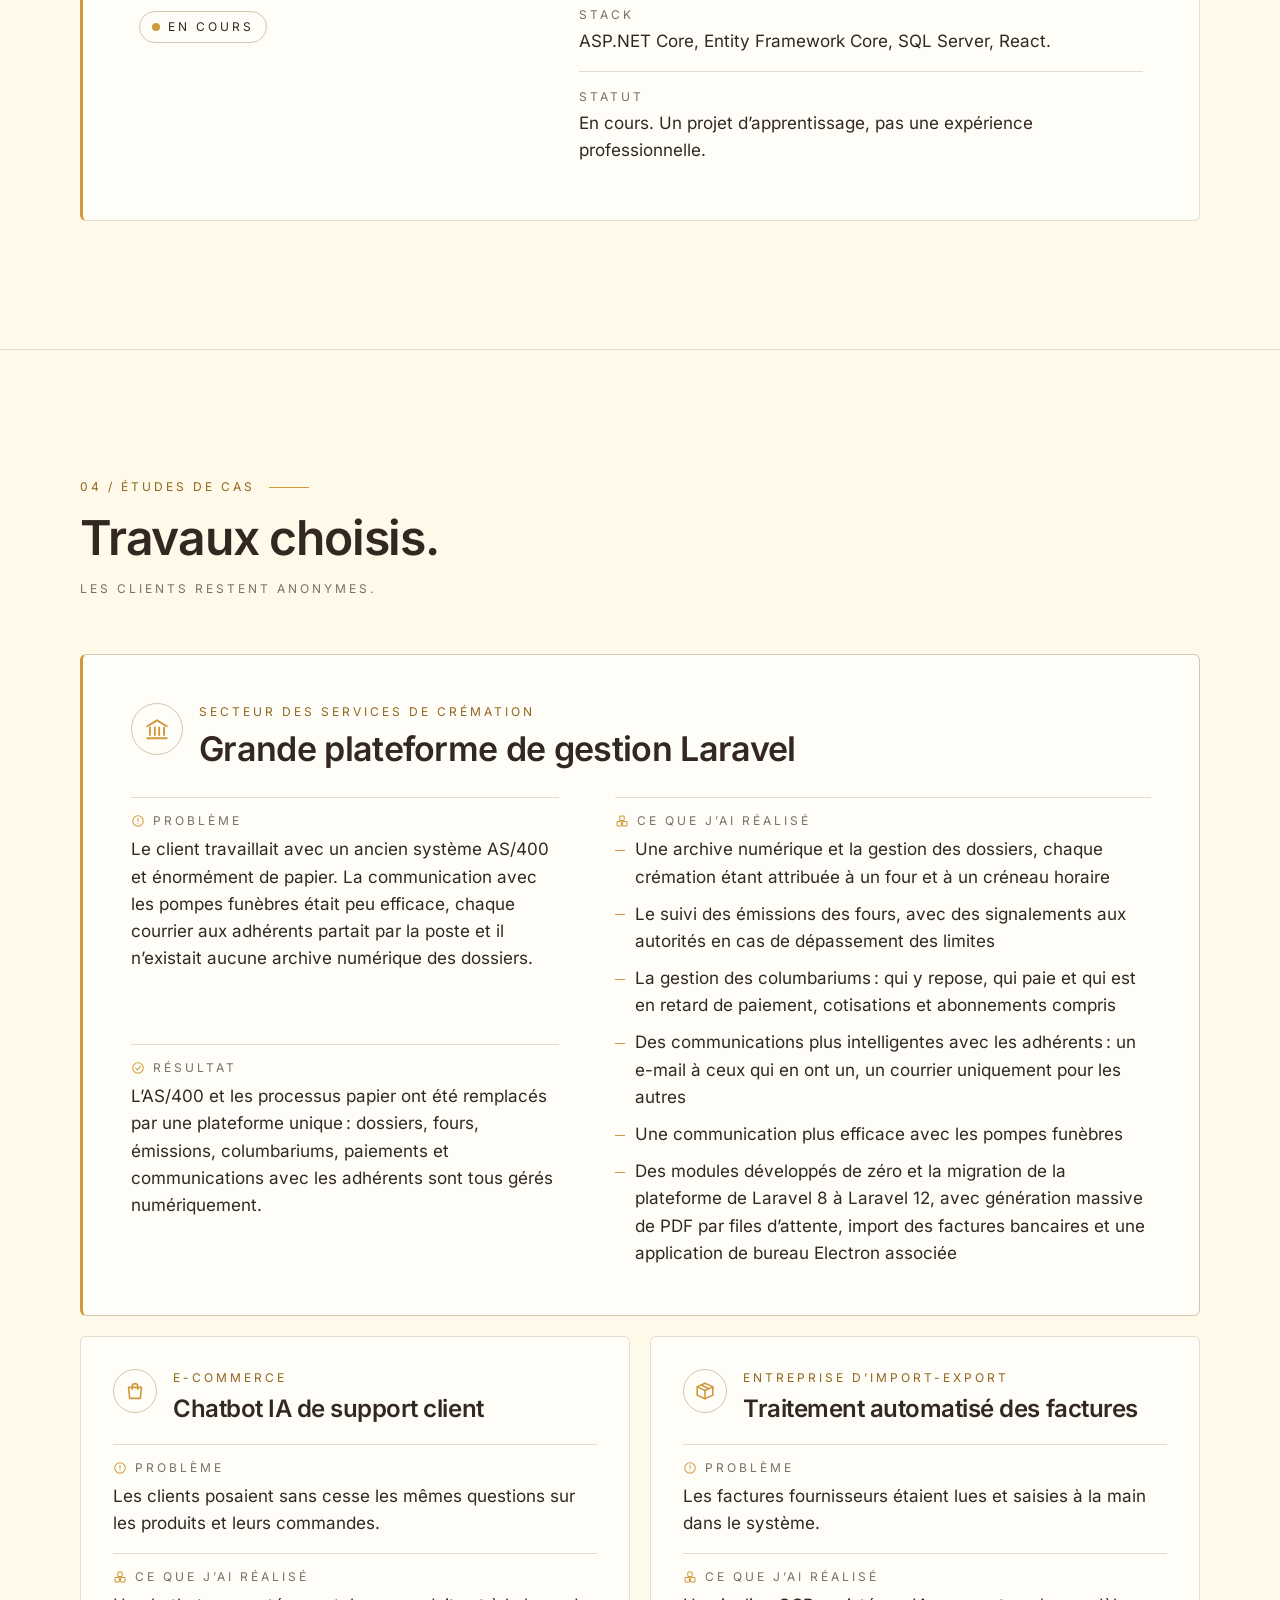
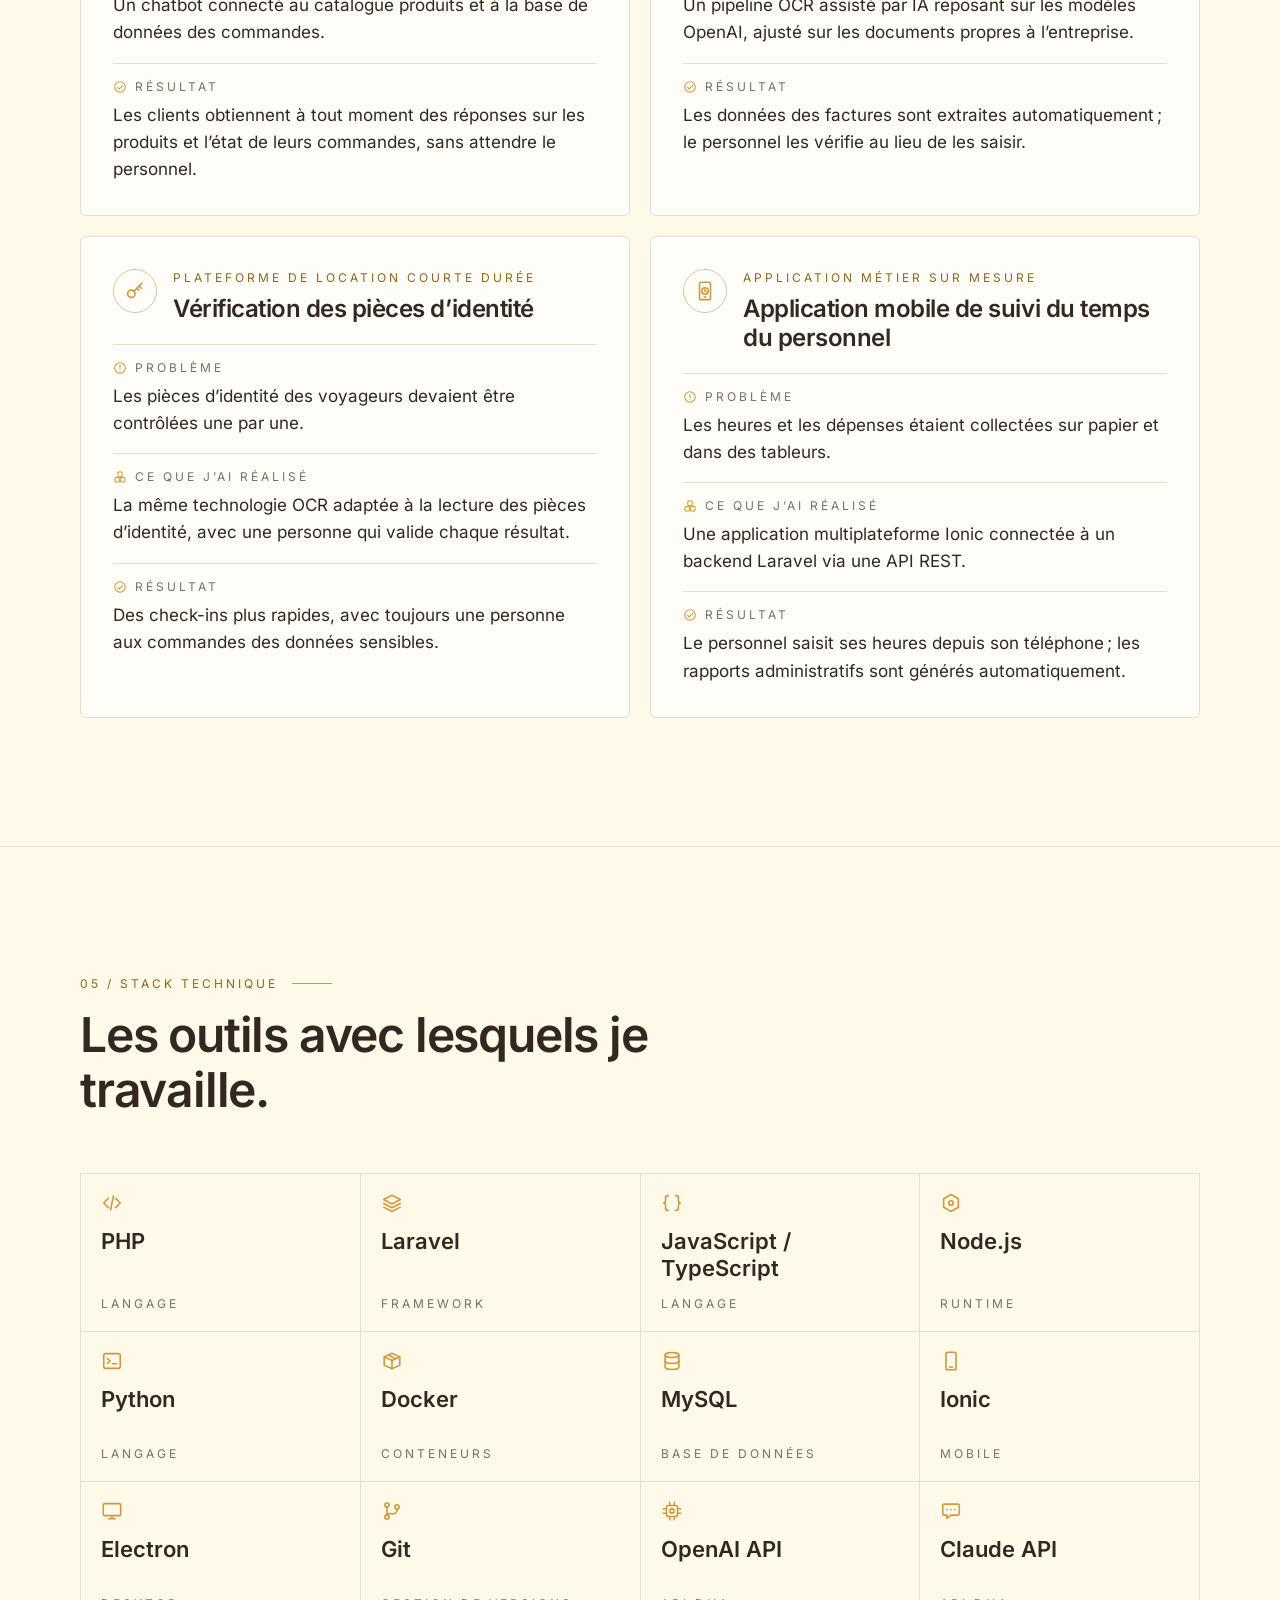
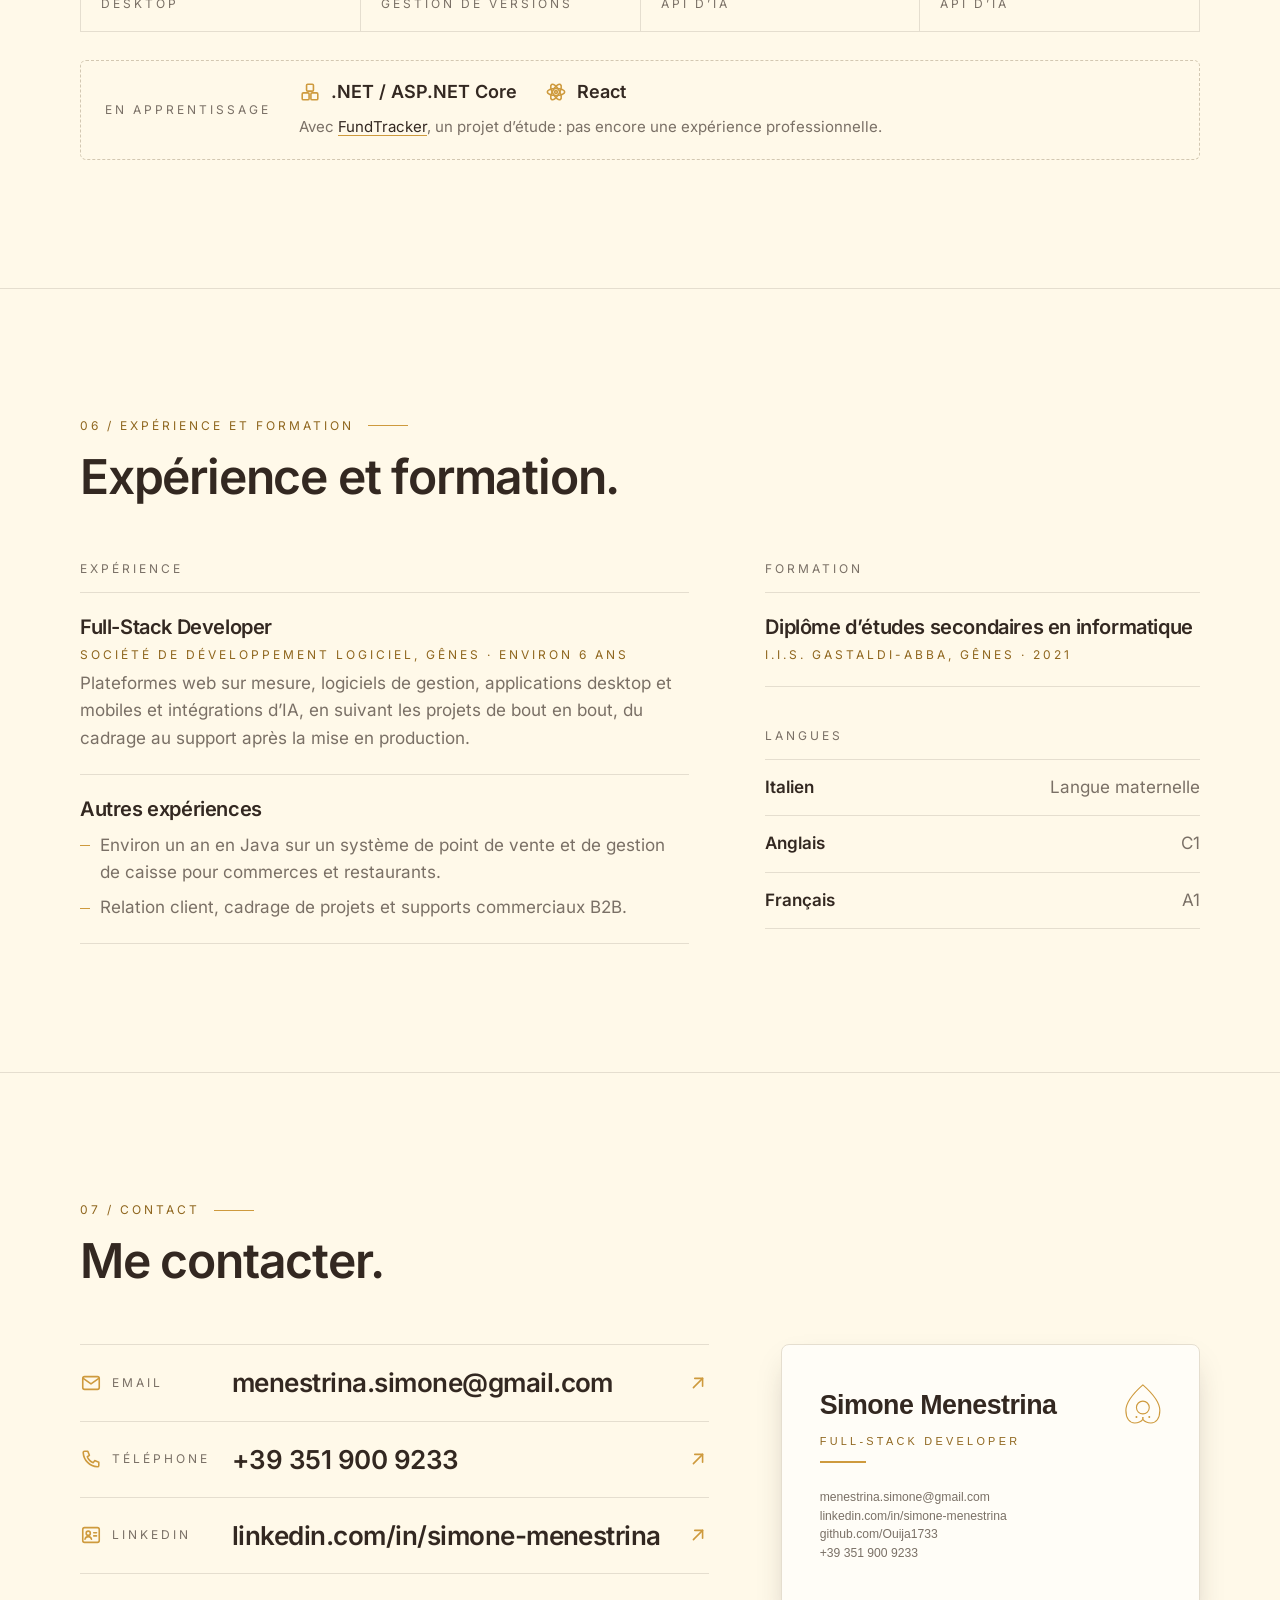
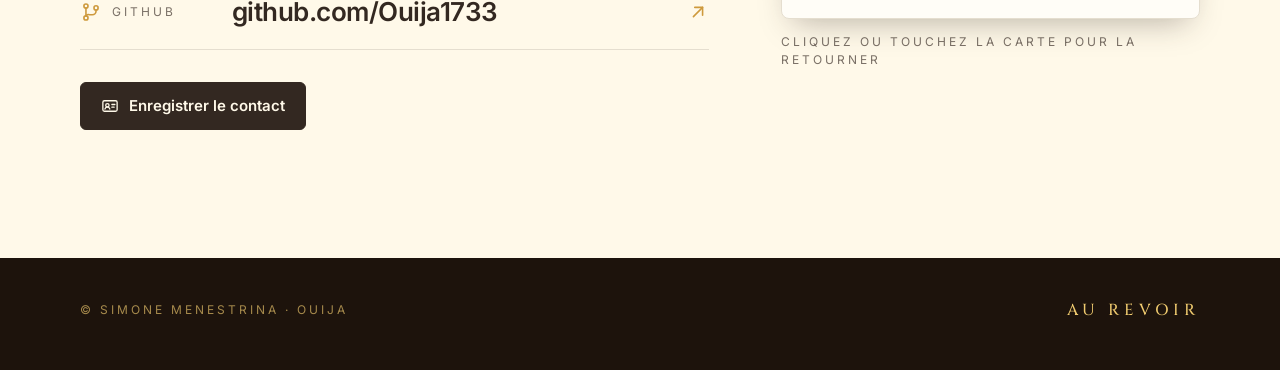
==== commit c51ca3d2: "Fit the board to short screens; card back matches the print - The board's width is now also capped b" ====
--- a/fr/index.html
+++ b/fr/index.html
@@ -444,7 +444,7 @@
                   <span class="bc-role">Full-Stack Developer</span>
                   <span class="bc-info">menestrina.simone@gmail.com<br>linkedin.com/in/simone-menestrina<br>github.com/Ouija1733<br>+39 351 900 9233</span>
                 </span>
-                <span class="bizcard-face bizcard-back" aria-hidden="true"><svg class="cb" viewBox="0 0 760 520" aria-hidden="true" focusable="false"><rect class="cb-line cb-outer" x="4" y="4" width="752" height="512" rx="28"/><rect class="cb-line" x="18" y="18" width="724" height="484" rx="17"/><circle class="cb-fill" cx="62" cy="66" r="9"/><g class="cb-line"><path d="M74.0 71.0L79.6 73.3"/><path d="M67.0 78.0L69.3 83.6"/><path d="M57.0 78.0L54.7 83.6"/><path d="M50.0 71.0L44.4 73.3"/><path d="M50.0 61.0L44.4 58.7"/><path d="M57.0 54.0L54.7 48.4"/><path d="M67.0 54.0L69.3 48.4"/><path d="M74.0 61.0L79.6 58.7"/></g><path class="cb-fill" d="M705.1 50A16 16 0 1 0 720.8 72A13.5 13.5 0 1 1 705.1 50Z"/><path class="cb-line" d="M127 470H247M513 470H633"/><g class="cb-text"><text x="380" y="66" font-size="24" letter-spacing="7">OUIJA1733</text><text class="cb-bold" x="136" y="66" font-size="30">OUI</text><text class="cb-bold" x="624" y="66" font-size="30">NON</text><text x="88.0" y="258.9" font-size="46" transform="rotate(-30.23 88.0 258.9)">A</text><text x="133.1" y="235.2" font-size="46" transform="rotate(-25.19 133.1 235.2)">B</text><text x="180.2" y="215.5" font-size="46" transform="rotate(-20.15 180.2 215.5)">C</text><text x="228.8" y="200.1" font-size="46" transform="rotate(-15.11 228.8 200.1)">D</text><text x="278.5" y="188.9" font-size="46" transform="rotate(-10.08 278.5 188.9)">E</text><text x="329.1" y="182.2" font-size="46" transform="rotate(-5.04 329.1 182.2)">F</text><text x="380.0" y="180.0" font-size="46" transform="rotate(0.00 380.0 180.0)">G</text><text x="430.9" y="182.2" font-size="46" transform="rotate(5.04 430.9 182.2)">H</text><text x="481.5" y="188.9" font-size="46" transform="rotate(10.08 481.5 188.9)">I</text><text x="531.2" y="200.1" font-size="46" transform="rotate(15.11 531.2 200.1)">J</text><text x="579.8" y="215.5" font-size="46" transform="rotate(20.15 579.8 215.5)">K</text><text x="626.9" y="235.2" font-size="46" transform="rotate(25.19 626.9 235.2)">L</text><text x="672.0" y="258.9" font-size="46" transform="rotate(30.23 672.0 258.9)">M</text><text x="124.0" y="344.5" font-size="42" transform="rotate(-31.64 124.0 344.5)">N</text><text x="163.3" y="322.8" font-size="42" transform="rotate(-26.37 163.3 322.8)">O</text><text x="204.4" y="304.7" font-size="42" transform="rotate(-21.09 204.4 304.7)">P</text><text x="247.0" y="290.5" font-size="42" transform="rotate(-15.82 247.0 290.5)">Q</text><text x="290.7" y="280.2" font-size="42" transform="rotate(-10.55 290.7 280.2)">R</text><text x="335.1" y="274.1" font-size="42" transform="rotate(-5.27 335.1 274.1)">S</text><text x="380.0" y="272.0" font-size="42" transform="rotate(0.00 380.0 272.0)">T</text><text x="424.9" y="274.1" font-size="42" transform="rotate(5.27 424.9 274.1)">U</text><text x="469.3" y="280.2" font-size="42" transform="rotate(10.55 469.3 280.2)">V</text><text x="513.0" y="290.5" font-size="42" transform="rotate(15.82 513.0 290.5)">W</text><text x="555.6" y="304.7" font-size="42" transform="rotate(21.09 555.6 304.7)">X</text><text x="596.7" y="322.8" font-size="42" transform="rotate(26.37 596.7 322.8)">Y</text><text x="636.0" y="344.5" font-size="42" transform="rotate(31.64 636.0 344.5)">Z</text><text x="170.0" y="410" font-size="32">1</text><text x="216.7" y="410" font-size="32">2</text><text x="263.3" y="410" font-size="32">3</text><text x="310.0" y="410" font-size="32">4</text><text x="356.7" y="410" font-size="32">5</text><text x="403.3" y="410" font-size="32">6</text><text x="450.0" y="410" font-size="32">7</text><text x="496.7" y="410" font-size="32">8</text><text x="543.3" y="410" font-size="32">9</text><text x="590.0" y="410" font-size="32">0</text><text x="380" y="470" font-size="26" letter-spacing="6">AU REVOIR</text></g><g transform="translate(380 346)"><path class="cb-line cb-pl" d="M0 -60C17 -45 45 -19 45 8C45 29 35 41 21.5 41C11.5 41 4 36.5 0 31.5C-4 36.5 -11.5 41 -21.5 41C-35 41 -45 29 -45 8C-45 -19 -17 -45 0 -60Z"/><circle class="cb-line" r="17"/><g class="cb-fill"><circle cx="-17" cy="25" r="2.6"/><circle cx="0" cy="28" r="2.6"/><circle cx="17" cy="25" r="2.6"/></g></g></svg></span>
+                <span class="bizcard-face bizcard-back" aria-hidden="true"><svg class="cb" viewBox="0 0 1368 896" aria-hidden="true" focusable="false"><rect class="cb-line" style="stroke-width:5" x="100" y="100" width="1168" height="696" rx="44"/><rect class="cb-line" style="stroke-width:2.5" x="118" y="118" width="1132" height="660" rx="28"/><g transform="translate(94.6 94.6) scale(1.3594)"><circle class="cb-fill" cx="62" cy="66" r="9"/><g class="cb-line"><path d="M74.0 71.0L79.6 73.3"/><path d="M67.0 78.0L69.3 83.6"/><path d="M57.0 78.0L54.7 83.6"/><path d="M50.0 71.0L44.4 73.3"/><path d="M50.0 61.0L44.4 58.7"/><path d="M57.0 54.0L54.7 48.4"/><path d="M67.0 54.0L69.3 48.4"/><path d="M74.0 61.0L79.6 58.7"/></g><text class="cb-text cb-bold" x="136" y="66" font-size="30">OUI</text></g><g transform="translate(240.3 94.6) scale(1.3594)"><path class="cb-fill" d="M705.1 50A16 16 0 1 0 720.8 72A13.5 13.5 0 1 1 705.1 50Z"/><text class="cb-text cb-bold" x="624" y="66" font-size="30">NON</text></g><g transform="translate(167.4 94.6) scale(1.3594)"><path class="cb-line" d="M127 470H247M513 470H633"/><g class="cb-text"><text x="380" y="66" font-size="24" letter-spacing="7">OUIJA1733</text><text x="88.0" y="258.9" font-size="46" transform="rotate(-30.23 88.0 258.9)">A</text><text x="133.1" y="235.2" font-size="46" transform="rotate(-25.19 133.1 235.2)">B</text><text x="180.2" y="215.5" font-size="46" transform="rotate(-20.15 180.2 215.5)">C</text><text x="228.8" y="200.1" font-size="46" transform="rotate(-15.11 228.8 200.1)">D</text><text x="278.5" y="188.9" font-size="46" transform="rotate(-10.08 278.5 188.9)">E</text><text x="329.1" y="182.2" font-size="46" transform="rotate(-5.04 329.1 182.2)">F</text><text x="380.0" y="180.0" font-size="46" transform="rotate(0.00 380.0 180.0)">G</text><text x="430.9" y="182.2" font-size="46" transform="rotate(5.04 430.9 182.2)">H</text><text x="481.5" y="188.9" font-size="46" transform="rotate(10.08 481.5 188.9)">I</text><text x="531.2" y="200.1" font-size="46" transform="rotate(15.11 531.2 200.1)">J</text><text x="579.8" y="215.5" font-size="46" transform="rotate(20.15 579.8 215.5)">K</text><text x="626.9" y="235.2" font-size="46" transform="rotate(25.19 626.9 235.2)">L</text><text x="672.0" y="258.9" font-size="46" transform="rotate(30.23 672.0 258.9)">M</text><text x="124.0" y="344.5" font-size="42" transform="rotate(-31.64 124.0 344.5)">N</text><text x="163.3" y="322.8" font-size="42" transform="rotate(-26.37 163.3 322.8)">O</text><text x="204.4" y="304.7" font-size="42" transform="rotate(-21.09 204.4 304.7)">P</text><text x="247.0" y="290.5" font-size="42" transform="rotate(-15.82 247.0 290.5)">Q</text><text x="290.7" y="280.2" font-size="42" transform="rotate(-10.55 290.7 280.2)">R</text><text x="335.1" y="274.1" font-size="42" transform="rotate(-5.27 335.1 274.1)">S</text><text x="380.0" y="272.0" font-size="42" transform="rotate(0.00 380.0 272.0)">T</text><text x="424.9" y="274.1" font-size="42" transform="rotate(5.27 424.9 274.1)">U</text><text x="469.3" y="280.2" font-size="42" transform="rotate(10.55 469.3 280.2)">V</text><text x="513.0" y="290.5" font-size="42" transform="rotate(15.82 513.0 290.5)">W</text><text x="555.6" y="304.7" font-size="42" transform="rotate(21.09 555.6 304.7)">X</text><text x="596.7" y="322.8" font-size="42" transform="rotate(26.37 596.7 322.8)">Y</text><text x="636.0" y="344.5" font-size="42" transform="rotate(31.64 636.0 344.5)">Z</text><text x="170.0" y="410" font-size="32">1</text><text x="216.7" y="410" font-size="32">2</text><text x="263.3" y="410" font-size="32">3</text><text x="310.0" y="410" font-size="32">4</text><text x="356.7" y="410" font-size="32">5</text><text x="403.3" y="410" font-size="32">6</text><text x="450.0" y="410" font-size="32">7</text><text x="496.7" y="410" font-size="32">8</text><text x="543.3" y="410" font-size="32">9</text><text x="590.0" y="410" font-size="32">0</text><text x="380" y="470" font-size="26" letter-spacing="6">AU REVOIR</text></g><g transform="translate(380 346)"><path class="cb-line cb-pl" d="M0 -60C17 -45 45 -19 45 8C45 29 35 41 21.5 41C11.5 41 4 36.5 0 31.5C-4 36.5 -11.5 41 -21.5 41C-35 41 -45 29 -45 8C-45 -19 -17 -45 0 -60Z"/><circle class="cb-line" r="17"/><g class="cb-fill"><circle cx="-17" cy="25" r="2.6"/><circle cx="0" cy="28" r="2.6"/><circle cx="17" cy="25" r="2.6"/></g></g></g></svg></span>
               </span>
             </button>
             <figcaption class="bizcard-hint caps">Cliquez ou touchez la carte pour la retourner</figcaption>
--- a/assets/css/style.css
+++ b/assets/css/style.css
@@ -561,12 +561,20 @@
 .board-section {
   background: var(--night);
   color: var(--candle);
-  padding: clamp(32px, 6vw, 80px) 0 clamp(40px, 6vw, 72px);
-}
-
+  padding: clamp(20px, 4vh, 56px) 0 clamp(40px, 6vw, 72px);
+  scroll-margin-top: var(--header-h);
+}
+
+/* As wide as fits, but never taller than the window below the header, so the whole board shows
+   at once on short laptop screens (e.g. 1920x1080 at 150% zoom is about 1280x550) */
 .board {
-  max-width: 820px;
+  --board-fit: calc((100vh - var(--header-h) - 40px) * 760 / 520);
+  max-width: min(820px, max(360px, var(--board-fit)));
   margin: 0 auto;
+}
+
+@supports (height: 100svh) {
+  .board { --board-fit: calc((100svh - var(--header-h) - 40px) * 760 / 520); }
 }
 
 .board-svg {
@@ -1372,11 +1380,11 @@
   display: block;
   width: 100%;
   max-width: 440px;
-  aspect-ratio: 85 / 55;
+  aspect-ratio: 1368 / 896;   /* the printed card, as in the PDF */
   padding: 0;
   background: none;
   border: 0;
-  border-radius: 12px;
+  border-radius: 8px;
   cursor: pointer;
   perspective: 1400px;
   container-type: inline-size;
@@ -1399,7 +1407,7 @@
   position: absolute;
   inset: 0;
   display: block;
-  border-radius: 12px;
+  border-radius: 8px;
   overflow: hidden;
   -webkit-backface-visibility: hidden;
   backface-visibility: hidden;
@@ -1455,11 +1463,11 @@
 
 .cb { display: block; width: 100%; height: 100%; }
 .cb-line { fill: none; stroke: var(--candle); stroke-width: 2; stroke-linecap: round; stroke-linejoin: round; }
-.cb-outer { stroke-width: 3.5; }
 .cb-fill { fill: var(--candle); }
 .cb-pl { fill: var(--night); }
 
-.cb-text text {
+.cb-text text,
+text.cb-text {
   font-family: var(--font-board);
   font-weight: 500;
   fill: var(--candle);
@@ -1467,7 +1475,7 @@
   dominant-baseline: central;
 }
 
-.cb-text .cb-bold { font-weight: 700; }
+.cb .cb-bold { font-weight: 700; }
 
 .bizcard-hint { color: var(--ink-soft); }
 html:not(.js) .bizcard-hint { display: none; }
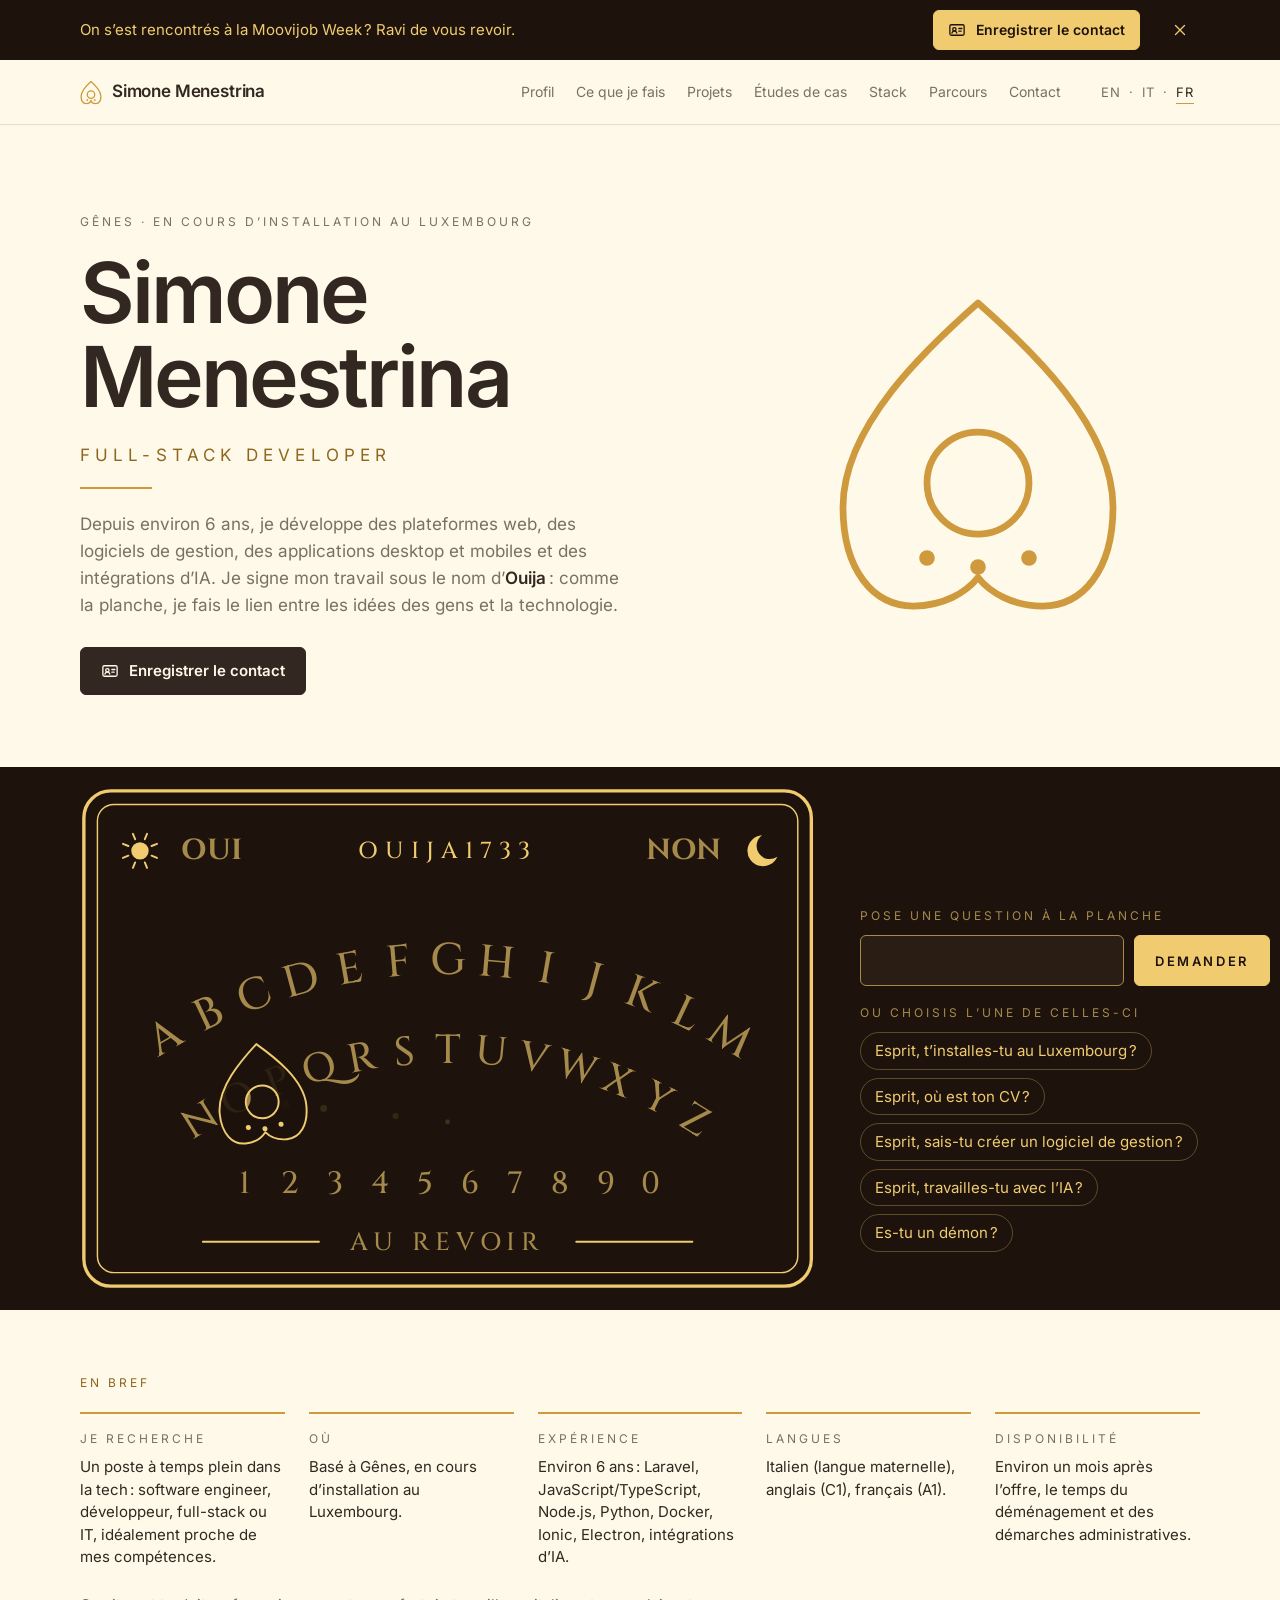
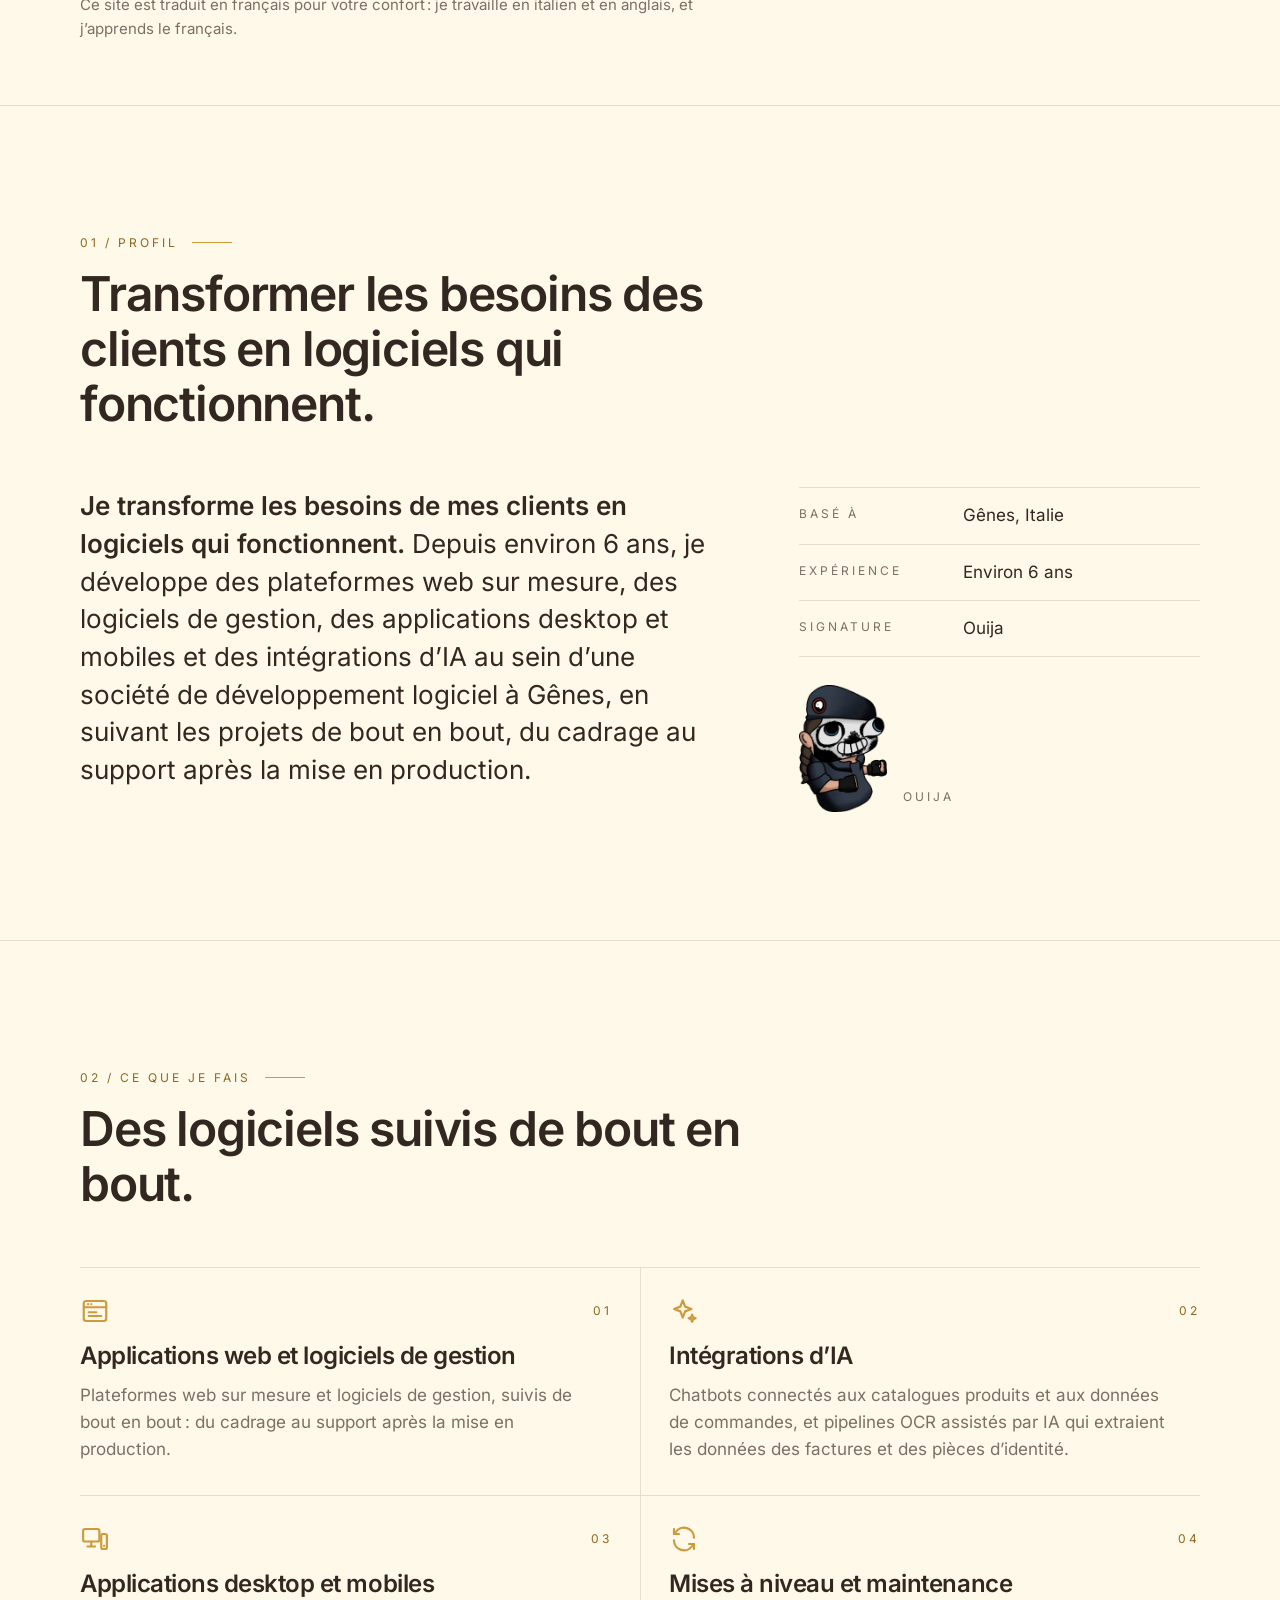
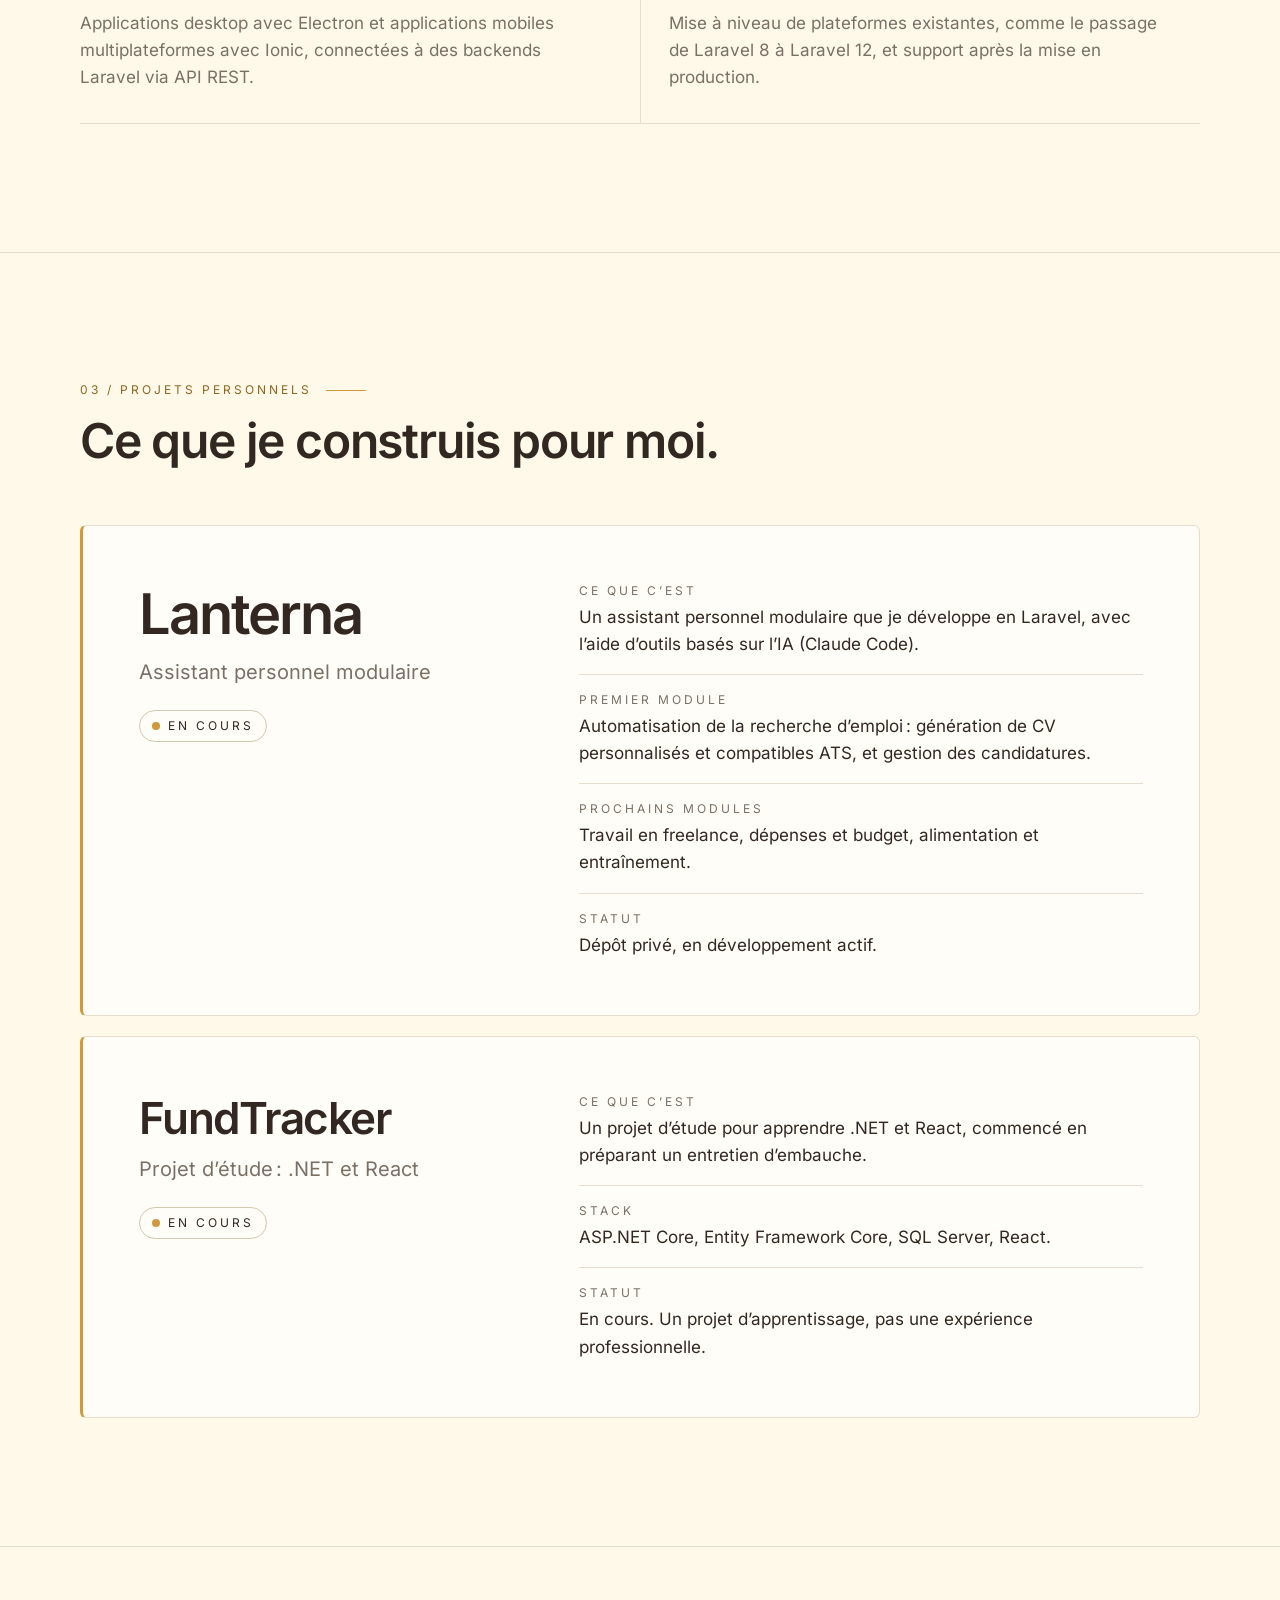
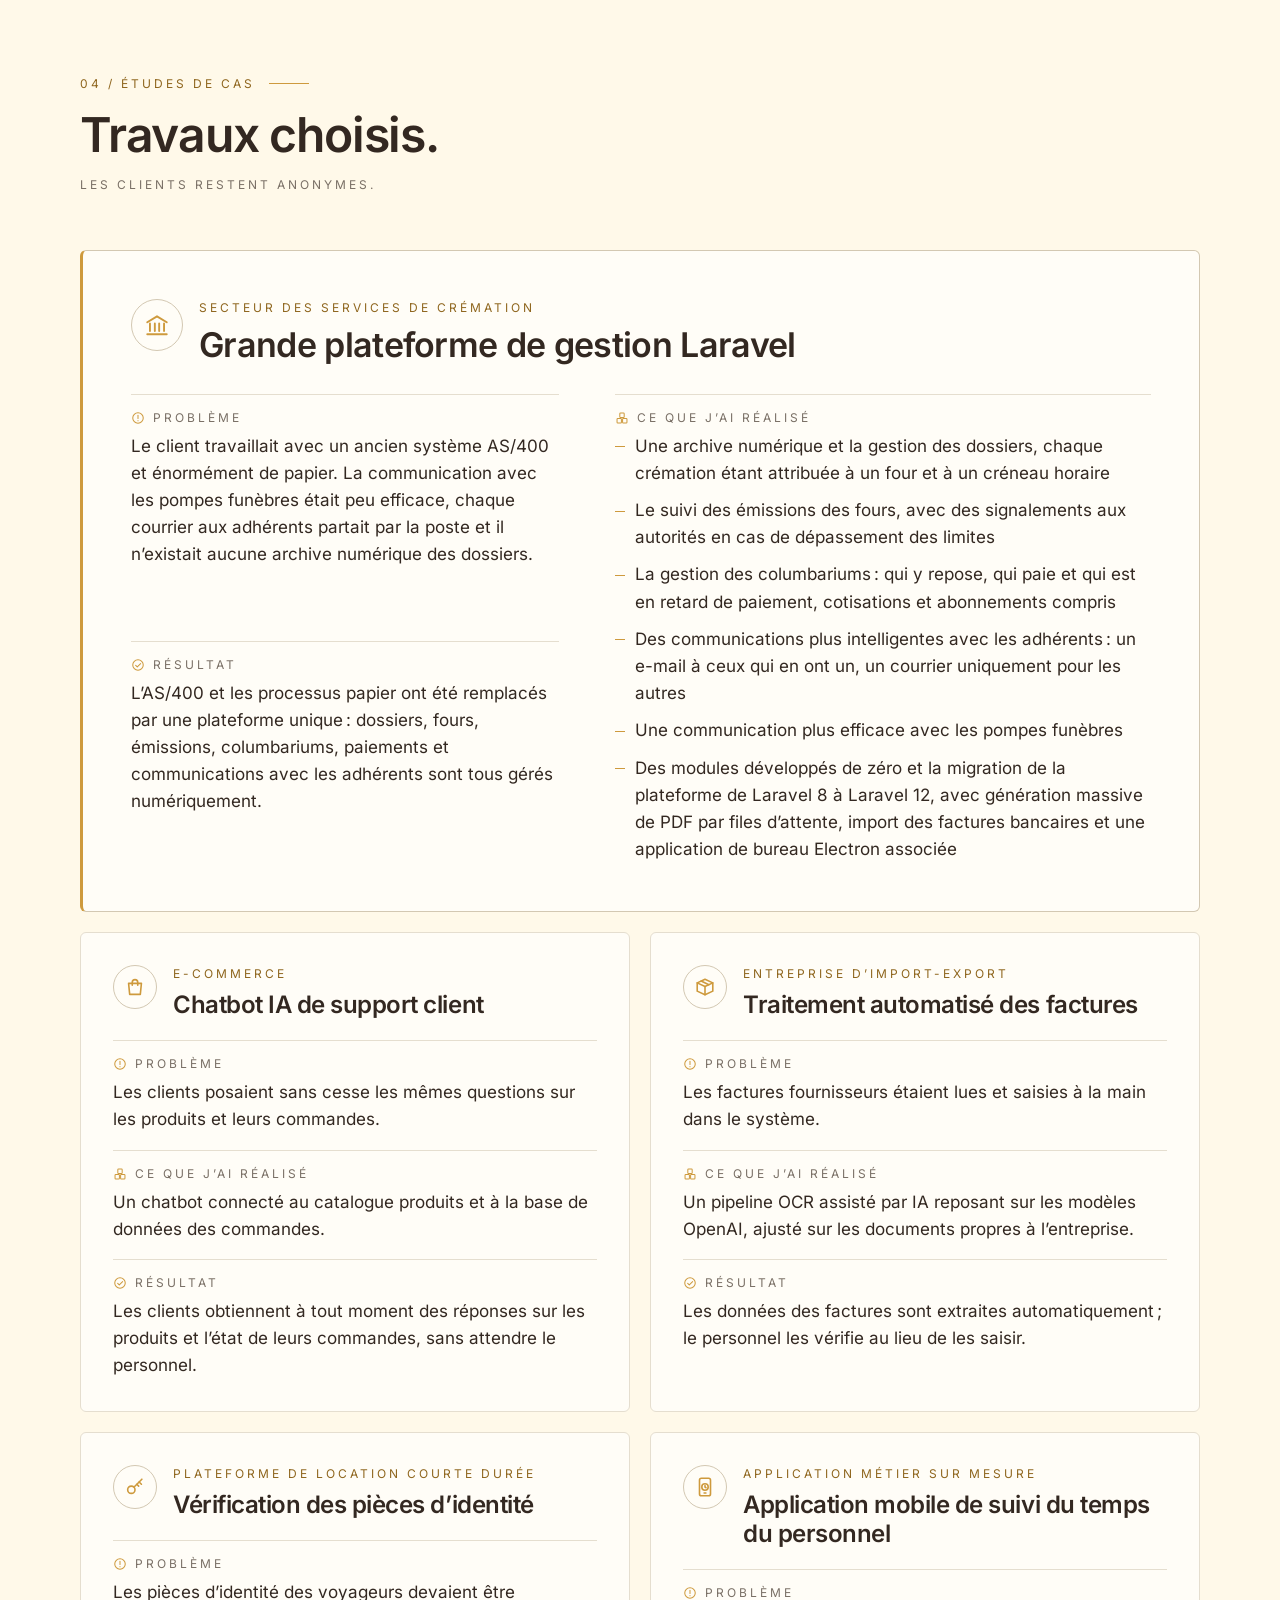
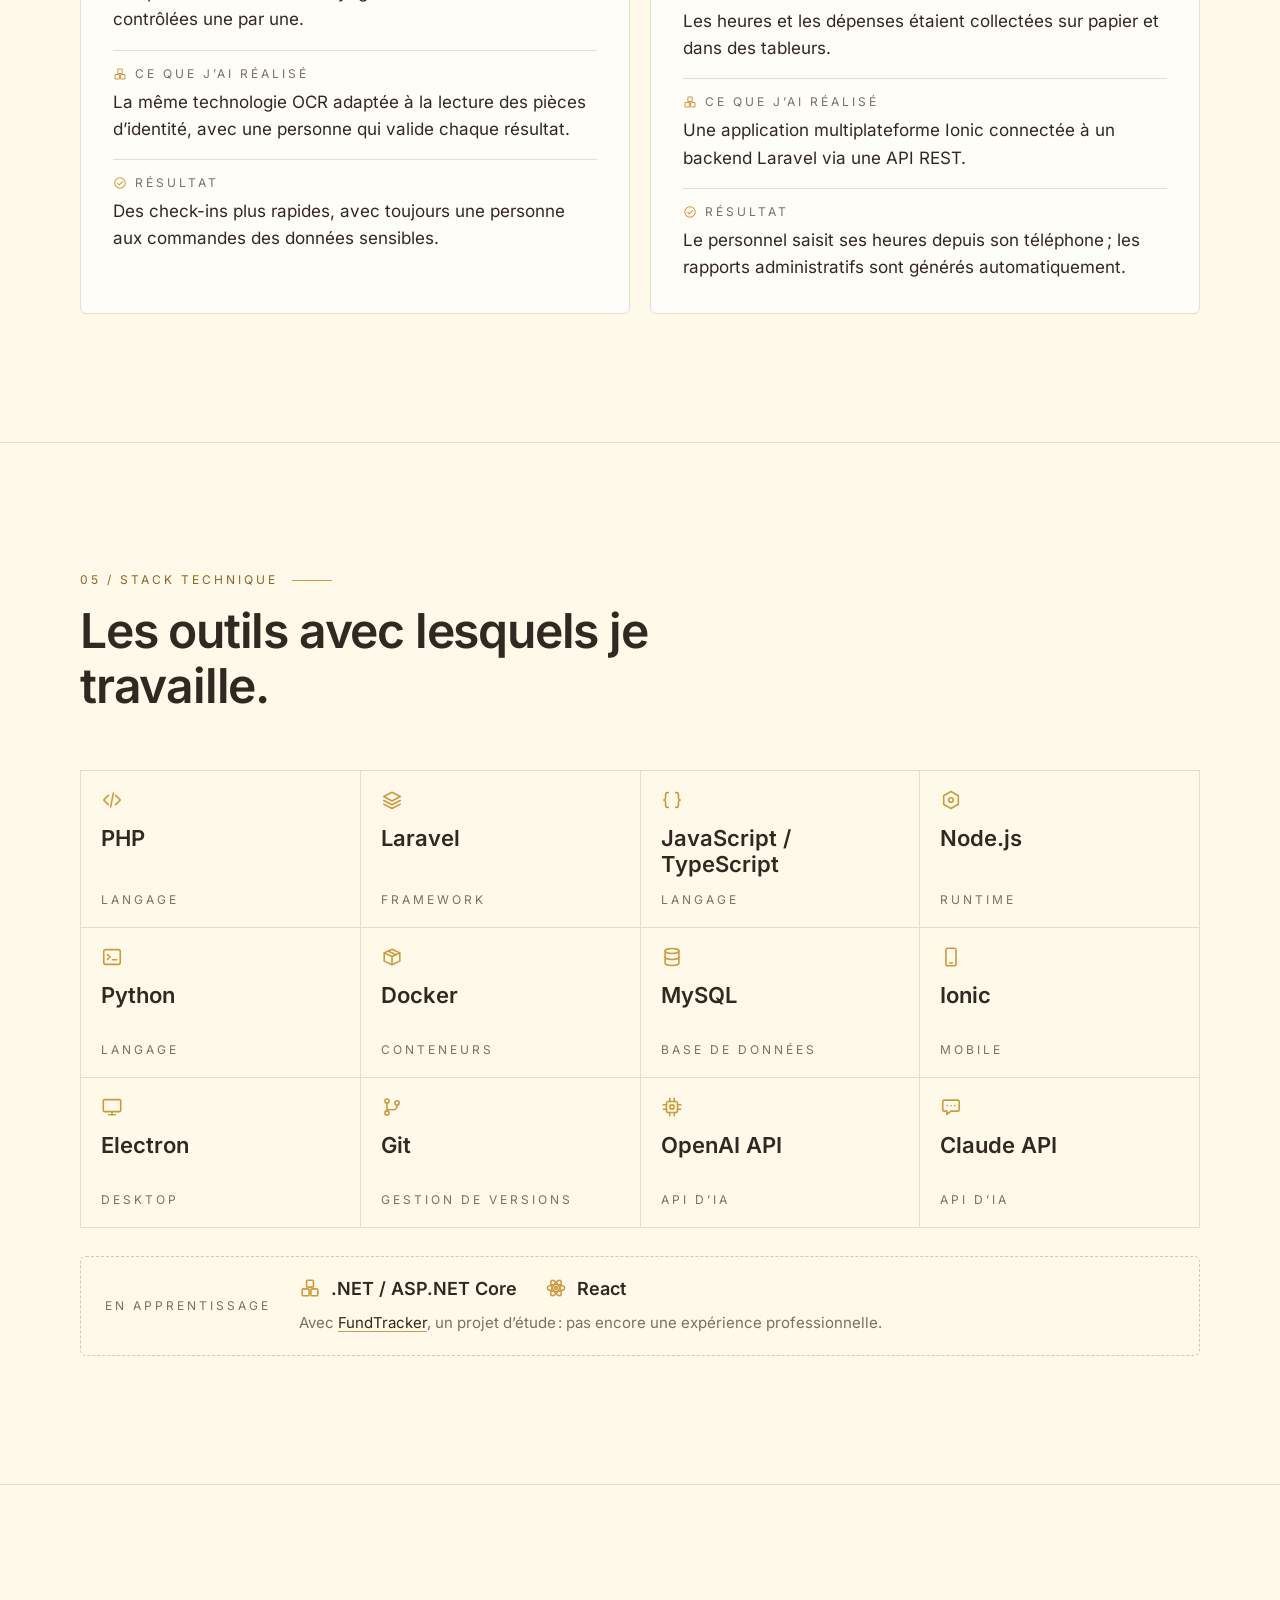
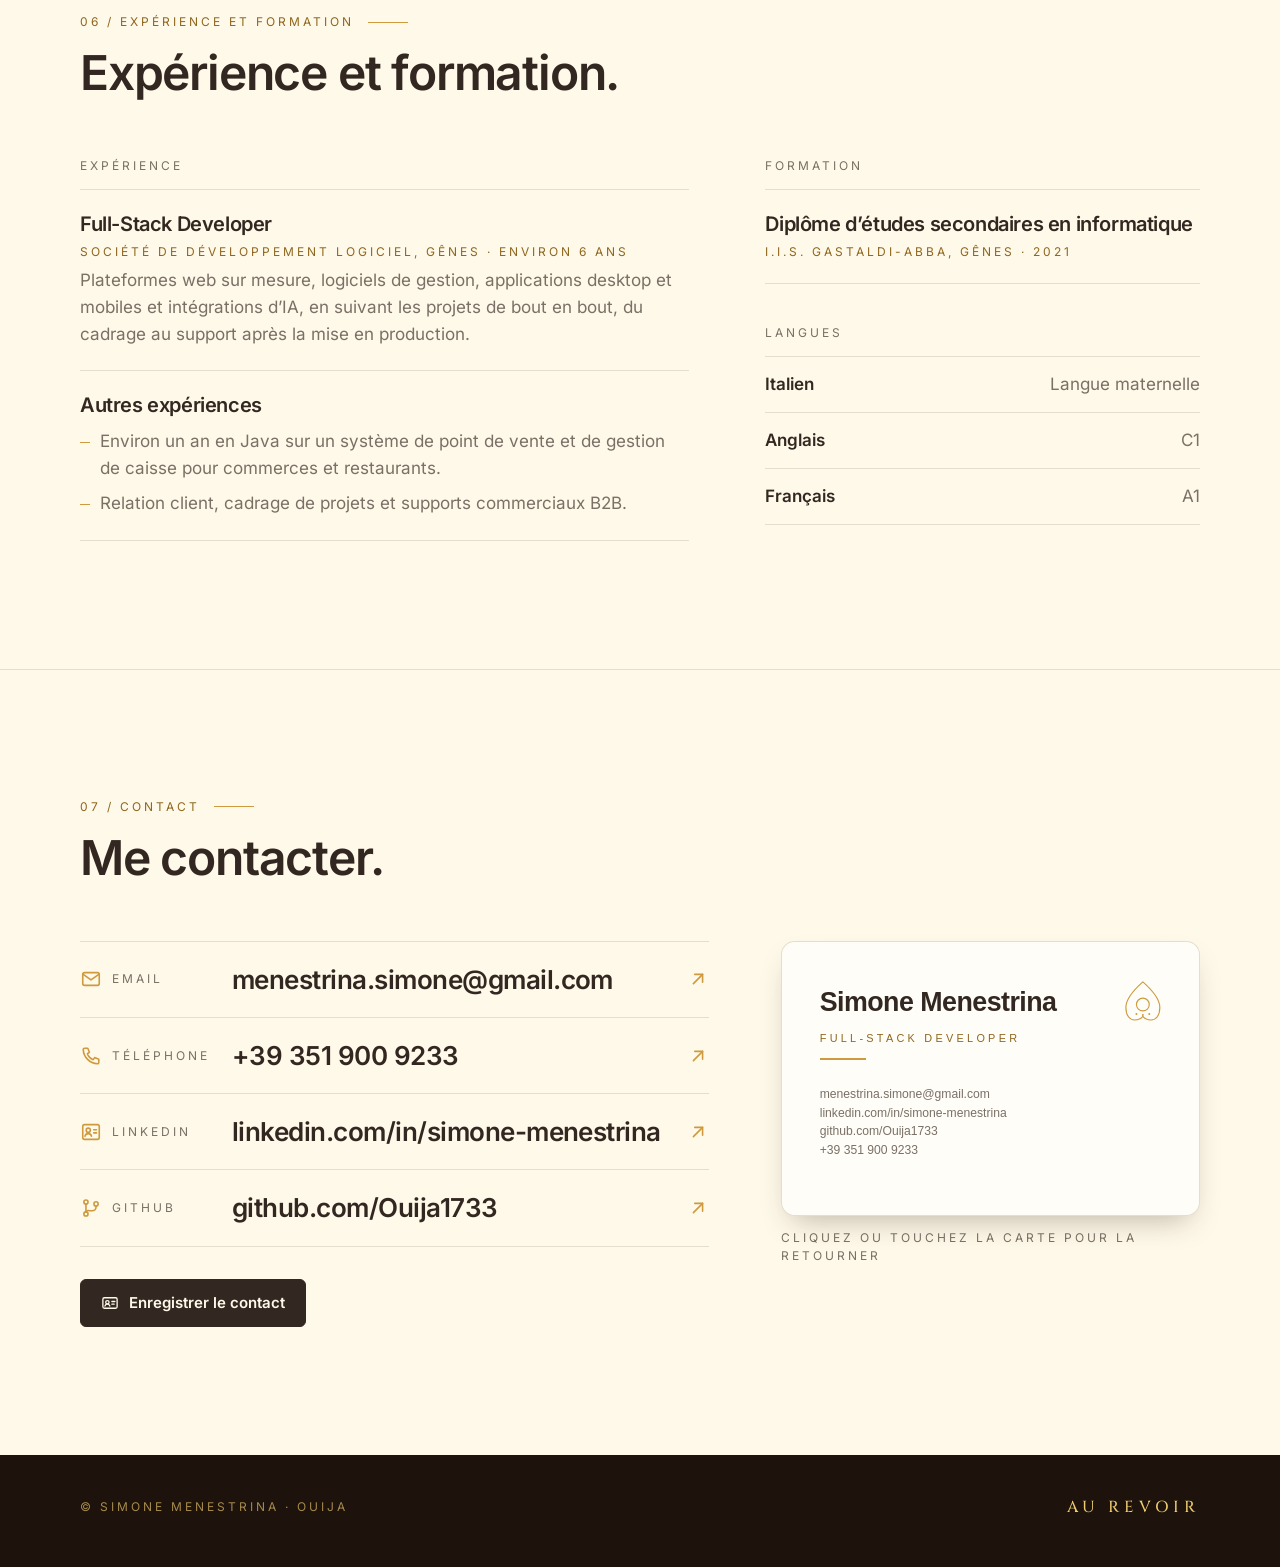
==== commit ab81c1ab: "Board, answer and question on screen together; card border on the edge - Wide screens (>=900px, or >" ====
--- a/fr/index.html
+++ b/fr/index.html
@@ -444,7 +444,7 @@
                   <span class="bc-role">Full-Stack Developer</span>
                   <span class="bc-info">menestrina.simone@gmail.com<br>linkedin.com/in/simone-menestrina<br>github.com/Ouija1733<br>+39 351 900 9233</span>
                 </span>
-                <span class="bizcard-face bizcard-back" aria-hidden="true"><svg class="cb" viewBox="0 0 1368 896" aria-hidden="true" focusable="false"><rect class="cb-line" style="stroke-width:5" x="100" y="100" width="1168" height="696" rx="44"/><rect class="cb-line" style="stroke-width:2.5" x="118" y="118" width="1132" height="660" rx="28"/><g transform="translate(94.6 94.6) scale(1.3594)"><circle class="cb-fill" cx="62" cy="66" r="9"/><g class="cb-line"><path d="M74.0 71.0L79.6 73.3"/><path d="M67.0 78.0L69.3 83.6"/><path d="M57.0 78.0L54.7 83.6"/><path d="M50.0 71.0L44.4 73.3"/><path d="M50.0 61.0L44.4 58.7"/><path d="M57.0 54.0L54.7 48.4"/><path d="M67.0 54.0L69.3 48.4"/><path d="M74.0 61.0L79.6 58.7"/></g><text class="cb-text cb-bold" x="136" y="66" font-size="30">OUI</text></g><g transform="translate(240.3 94.6) scale(1.3594)"><path class="cb-fill" d="M705.1 50A16 16 0 1 0 720.8 72A13.5 13.5 0 1 1 705.1 50Z"/><text class="cb-text cb-bold" x="624" y="66" font-size="30">NON</text></g><g transform="translate(167.4 94.6) scale(1.3594)"><path class="cb-line" d="M127 470H247M513 470H633"/><g class="cb-text"><text x="380" y="66" font-size="24" letter-spacing="7">OUIJA1733</text><text x="88.0" y="258.9" font-size="46" transform="rotate(-30.23 88.0 258.9)">A</text><text x="133.1" y="235.2" font-size="46" transform="rotate(-25.19 133.1 235.2)">B</text><text x="180.2" y="215.5" font-size="46" transform="rotate(-20.15 180.2 215.5)">C</text><text x="228.8" y="200.1" font-size="46" transform="rotate(-15.11 228.8 200.1)">D</text><text x="278.5" y="188.9" font-size="46" transform="rotate(-10.08 278.5 188.9)">E</text><text x="329.1" y="182.2" font-size="46" transform="rotate(-5.04 329.1 182.2)">F</text><text x="380.0" y="180.0" font-size="46" transform="rotate(0.00 380.0 180.0)">G</text><text x="430.9" y="182.2" font-size="46" transform="rotate(5.04 430.9 182.2)">H</text><text x="481.5" y="188.9" font-size="46" transform="rotate(10.08 481.5 188.9)">I</text><text x="531.2" y="200.1" font-size="46" transform="rotate(15.11 531.2 200.1)">J</text><text x="579.8" y="215.5" font-size="46" transform="rotate(20.15 579.8 215.5)">K</text><text x="626.9" y="235.2" font-size="46" transform="rotate(25.19 626.9 235.2)">L</text><text x="672.0" y="258.9" font-size="46" transform="rotate(30.23 672.0 258.9)">M</text><text x="124.0" y="344.5" font-size="42" transform="rotate(-31.64 124.0 344.5)">N</text><text x="163.3" y="322.8" font-size="42" transform="rotate(-26.37 163.3 322.8)">O</text><text x="204.4" y="304.7" font-size="42" transform="rotate(-21.09 204.4 304.7)">P</text><text x="247.0" y="290.5" font-size="42" transform="rotate(-15.82 247.0 290.5)">Q</text><text x="290.7" y="280.2" font-size="42" transform="rotate(-10.55 290.7 280.2)">R</text><text x="335.1" y="274.1" font-size="42" transform="rotate(-5.27 335.1 274.1)">S</text><text x="380.0" y="272.0" font-size="42" transform="rotate(0.00 380.0 272.0)">T</text><text x="424.9" y="274.1" font-size="42" transform="rotate(5.27 424.9 274.1)">U</text><text x="469.3" y="280.2" font-size="42" transform="rotate(10.55 469.3 280.2)">V</text><text x="513.0" y="290.5" font-size="42" transform="rotate(15.82 513.0 290.5)">W</text><text x="555.6" y="304.7" font-size="42" transform="rotate(21.09 555.6 304.7)">X</text><text x="596.7" y="322.8" font-size="42" transform="rotate(26.37 596.7 322.8)">Y</text><text x="636.0" y="344.5" font-size="42" transform="rotate(31.64 636.0 344.5)">Z</text><text x="170.0" y="410" font-size="32">1</text><text x="216.7" y="410" font-size="32">2</text><text x="263.3" y="410" font-size="32">3</text><text x="310.0" y="410" font-size="32">4</text><text x="356.7" y="410" font-size="32">5</text><text x="403.3" y="410" font-size="32">6</text><text x="450.0" y="410" font-size="32">7</text><text x="496.7" y="410" font-size="32">8</text><text x="543.3" y="410" font-size="32">9</text><text x="590.0" y="410" font-size="32">0</text><text x="380" y="470" font-size="26" letter-spacing="6">AU REVOIR</text></g><g transform="translate(380 346)"><path class="cb-line cb-pl" d="M0 -60C17 -45 45 -19 45 8C45 29 35 41 21.5 41C11.5 41 4 36.5 0 31.5C-4 36.5 -11.5 41 -21.5 41C-35 41 -45 29 -45 8C-45 -19 -17 -45 0 -60Z"/><circle class="cb-line" r="17"/><g class="cb-fill"><circle cx="-17" cy="25" r="2.6"/><circle cx="0" cy="28" r="2.6"/><circle cx="17" cy="25" r="2.6"/></g></g></g></svg></span>
+                <span class="bizcard-face bizcard-back" aria-hidden="true"><svg class="cb" viewBox="0 0 1368 896" aria-hidden="true" focusable="false"><rect class="cb-line" style="stroke-width:6" x="3" y="3" width="1362" height="890" rx="41"/><rect class="cb-line" style="stroke-width:2.5" x="24" y="24" width="1320" height="848" rx="24"/><g transform="translate(-4.0 -4.0) scale(1.7383)"><circle class="cb-fill" cx="62" cy="66" r="9"/><g class="cb-line"><path d="M74.0 71.0L79.6 73.3"/><path d="M67.0 78.0L69.3 83.6"/><path d="M57.0 78.0L54.7 83.6"/><path d="M50.0 71.0L44.4 73.3"/><path d="M50.0 61.0L44.4 58.7"/><path d="M57.0 54.0L54.7 48.4"/><path d="M67.0 54.0L69.3 48.4"/><path d="M74.0 61.0L79.6 58.7"/></g><text class="cb-text cb-bold" x="136" y="66" font-size="30">OUI</text></g><g transform="translate(50.9 -4.0) scale(1.7383)"><path class="cb-fill" d="M705.1 50A16 16 0 1 0 720.8 72A13.5 13.5 0 1 1 705.1 50Z"/><text class="cb-text cb-bold" x="624" y="66" font-size="30">NON</text></g><g transform="translate(23.5 -4.0) scale(1.7383)"><path class="cb-line" d="M127 470H247M513 470H633"/><g class="cb-text"><text x="380" y="66" font-size="24" letter-spacing="7">OUIJA1733</text><text x="88.0" y="258.9" font-size="46" transform="rotate(-30.23 88.0 258.9)">A</text><text x="133.1" y="235.2" font-size="46" transform="rotate(-25.19 133.1 235.2)">B</text><text x="180.2" y="215.5" font-size="46" transform="rotate(-20.15 180.2 215.5)">C</text><text x="228.8" y="200.1" font-size="46" transform="rotate(-15.11 228.8 200.1)">D</text><text x="278.5" y="188.9" font-size="46" transform="rotate(-10.08 278.5 188.9)">E</text><text x="329.1" y="182.2" font-size="46" transform="rotate(-5.04 329.1 182.2)">F</text><text x="380.0" y="180.0" font-size="46" transform="rotate(0.00 380.0 180.0)">G</text><text x="430.9" y="182.2" font-size="46" transform="rotate(5.04 430.9 182.2)">H</text><text x="481.5" y="188.9" font-size="46" transform="rotate(10.08 481.5 188.9)">I</text><text x="531.2" y="200.1" font-size="46" transform="rotate(15.11 531.2 200.1)">J</text><text x="579.8" y="215.5" font-size="46" transform="rotate(20.15 579.8 215.5)">K</text><text x="626.9" y="235.2" font-size="46" transform="rotate(25.19 626.9 235.2)">L</text><text x="672.0" y="258.9" font-size="46" transform="rotate(30.23 672.0 258.9)">M</text><text x="124.0" y="344.5" font-size="42" transform="rotate(-31.64 124.0 344.5)">N</text><text x="163.3" y="322.8" font-size="42" transform="rotate(-26.37 163.3 322.8)">O</text><text x="204.4" y="304.7" font-size="42" transform="rotate(-21.09 204.4 304.7)">P</text><text x="247.0" y="290.5" font-size="42" transform="rotate(-15.82 247.0 290.5)">Q</text><text x="290.7" y="280.2" font-size="42" transform="rotate(-10.55 290.7 280.2)">R</text><text x="335.1" y="274.1" font-size="42" transform="rotate(-5.27 335.1 274.1)">S</text><text x="380.0" y="272.0" font-size="42" transform="rotate(0.00 380.0 272.0)">T</text><text x="424.9" y="274.1" font-size="42" transform="rotate(5.27 424.9 274.1)">U</text><text x="469.3" y="280.2" font-size="42" transform="rotate(10.55 469.3 280.2)">V</text><text x="513.0" y="290.5" font-size="42" transform="rotate(15.82 513.0 290.5)">W</text><text x="555.6" y="304.7" font-size="42" transform="rotate(21.09 555.6 304.7)">X</text><text x="596.7" y="322.8" font-size="42" transform="rotate(26.37 596.7 322.8)">Y</text><text x="636.0" y="344.5" font-size="42" transform="rotate(31.64 636.0 344.5)">Z</text><text x="170.0" y="410" font-size="32">1</text><text x="216.7" y="410" font-size="32">2</text><text x="263.3" y="410" font-size="32">3</text><text x="310.0" y="410" font-size="32">4</text><text x="356.7" y="410" font-size="32">5</text><text x="403.3" y="410" font-size="32">6</text><text x="450.0" y="410" font-size="32">7</text><text x="496.7" y="410" font-size="32">8</text><text x="543.3" y="410" font-size="32">9</text><text x="590.0" y="410" font-size="32">0</text><text x="380" y="470" font-size="26" letter-spacing="6">AU REVOIR</text></g><g transform="translate(380 346)"><path class="cb-line cb-pl" d="M0 -60C17 -45 45 -19 45 8C45 29 35 41 21.5 41C11.5 41 4 36.5 0 31.5C-4 36.5 -11.5 41 -21.5 41C-35 41 -45 29 -45 8C-45 -19 -17 -45 0 -60Z"/><circle class="cb-line" r="17"/><g class="cb-fill"><circle cx="-17" cy="25" r="2.6"/><circle cx="0" cy="28" r="2.6"/><circle cx="17" cy="25" r="2.6"/></g></g></g></svg></span>
               </span>
             </button>
             <figcaption class="bizcard-hint caps">Cliquez ou touchez la carte pour la retourner</figcaption>
--- a/assets/css/style.css
+++ b/assets/css/style.css
@@ -561,20 +561,52 @@
 .board-section {
   background: var(--night);
   color: var(--candle);
-  padding: clamp(20px, 4vh, 56px) 0 clamp(40px, 6vw, 72px);
+  padding: 24px 0 32px;
   scroll-margin-top: var(--header-h);
 }
 
-/* As wide as fits, but never taller than the window below the header, so the whole board shows
-   at once on short laptop screens (e.g. 1920x1080 at 150% zoom is about 1280x550) */
+/* The board, the answer and the question box should all be on screen together, so the
+   answer can be read as the planchette finishes spelling it.
+   Stacked (phones in portrait): the board leaves ~300px below it for the answer and the form. */
 .board {
-  --board-fit: calc((100vh - var(--header-h) - 40px) * 760 / 520);
-  max-width: min(820px, max(360px, var(--board-fit)));
+  --board-max: calc((100vh - var(--header-h) - 300px) * 760 / 520);
+  max-width: min(820px, max(300px, var(--board-max)));
   margin: 0 auto;
 }
 
 @supports (height: 100svh) {
-  .board { --board-fit: calc((100svh - var(--header-h) - 40px) * 760 / 520); }
+  .board { --board-max: calc((100svh - var(--header-h) - 300px) * 760 / 520); }
+}
+
+/* Side by side (desktop, laptop, tablets and phones in landscape): the board takes the full
+   height below the header and the answer and the form sit in a column on its right. */
+@media (min-width: 900px), (min-width: 640px) and (orientation: landscape) {
+  .board-section { padding: 20px 0; }
+
+  .board {
+    --board-max: calc((100vh - var(--header-h) - 40px) * 760 / 520);
+    max-width: none;
+    display: grid;
+    grid-template-columns: minmax(0, min(760px, max(320px, var(--board-max)))) minmax(240px, 340px);
+    grid-template-rows: auto auto;
+    justify-content: center;
+    align-items: center;
+    column-gap: clamp(24px, 3.5vw, 48px);
+  }
+
+  /* Top-aligned: if the column on the right runs longer, the board still starts under the header */
+  .board-svg { grid-column: 1; grid-row: 1 / span 2; align-self: start; }
+  .ask-answer { grid-column: 2; grid-row: 1; align-self: end; margin: 0 0 18px; }
+  .ask { grid-column: 2; grid-row: 2; align-self: start; margin: 0; }
+
+  .ask-guided ul { flex-direction: column; align-items: flex-start; gap: 6px; }
+  .ask-chip { padding: 6px 12px; font-size: 0.875rem; }
+}
+
+@supports (height: 100svh) {
+  @media (min-width: 900px), (min-width: 640px) and (orientation: landscape) {
+    .board { --board-max: calc((100svh - var(--header-h) - 40px) * 760 / 520); }
+  }
 }
 
 .board-svg {
@@ -707,7 +739,7 @@
 
 .ask-answer {
   min-height: 3em;
-  margin-top: 14px;
+  margin: 14px 0 12px;
   color: var(--candle-dim);
   font-size: 1.0625rem;
   line-height: 1.5;
@@ -1384,7 +1416,7 @@
   padding: 0;
   background: none;
   border: 0;
-  border-radius: 8px;
+  border-radius: 3.216% / 4.911%;   /* 44 units of the 1368x896 card: the gold border's corners */
   cursor: pointer;
   perspective: 1400px;
   container-type: inline-size;
@@ -1407,7 +1439,7 @@
   position: absolute;
   inset: 0;
   display: block;
-  border-radius: 8px;
+  border-radius: 3.216% / 4.911%;
   overflow: hidden;
   -webkit-backface-visibility: hidden;
   backface-visibility: hidden;
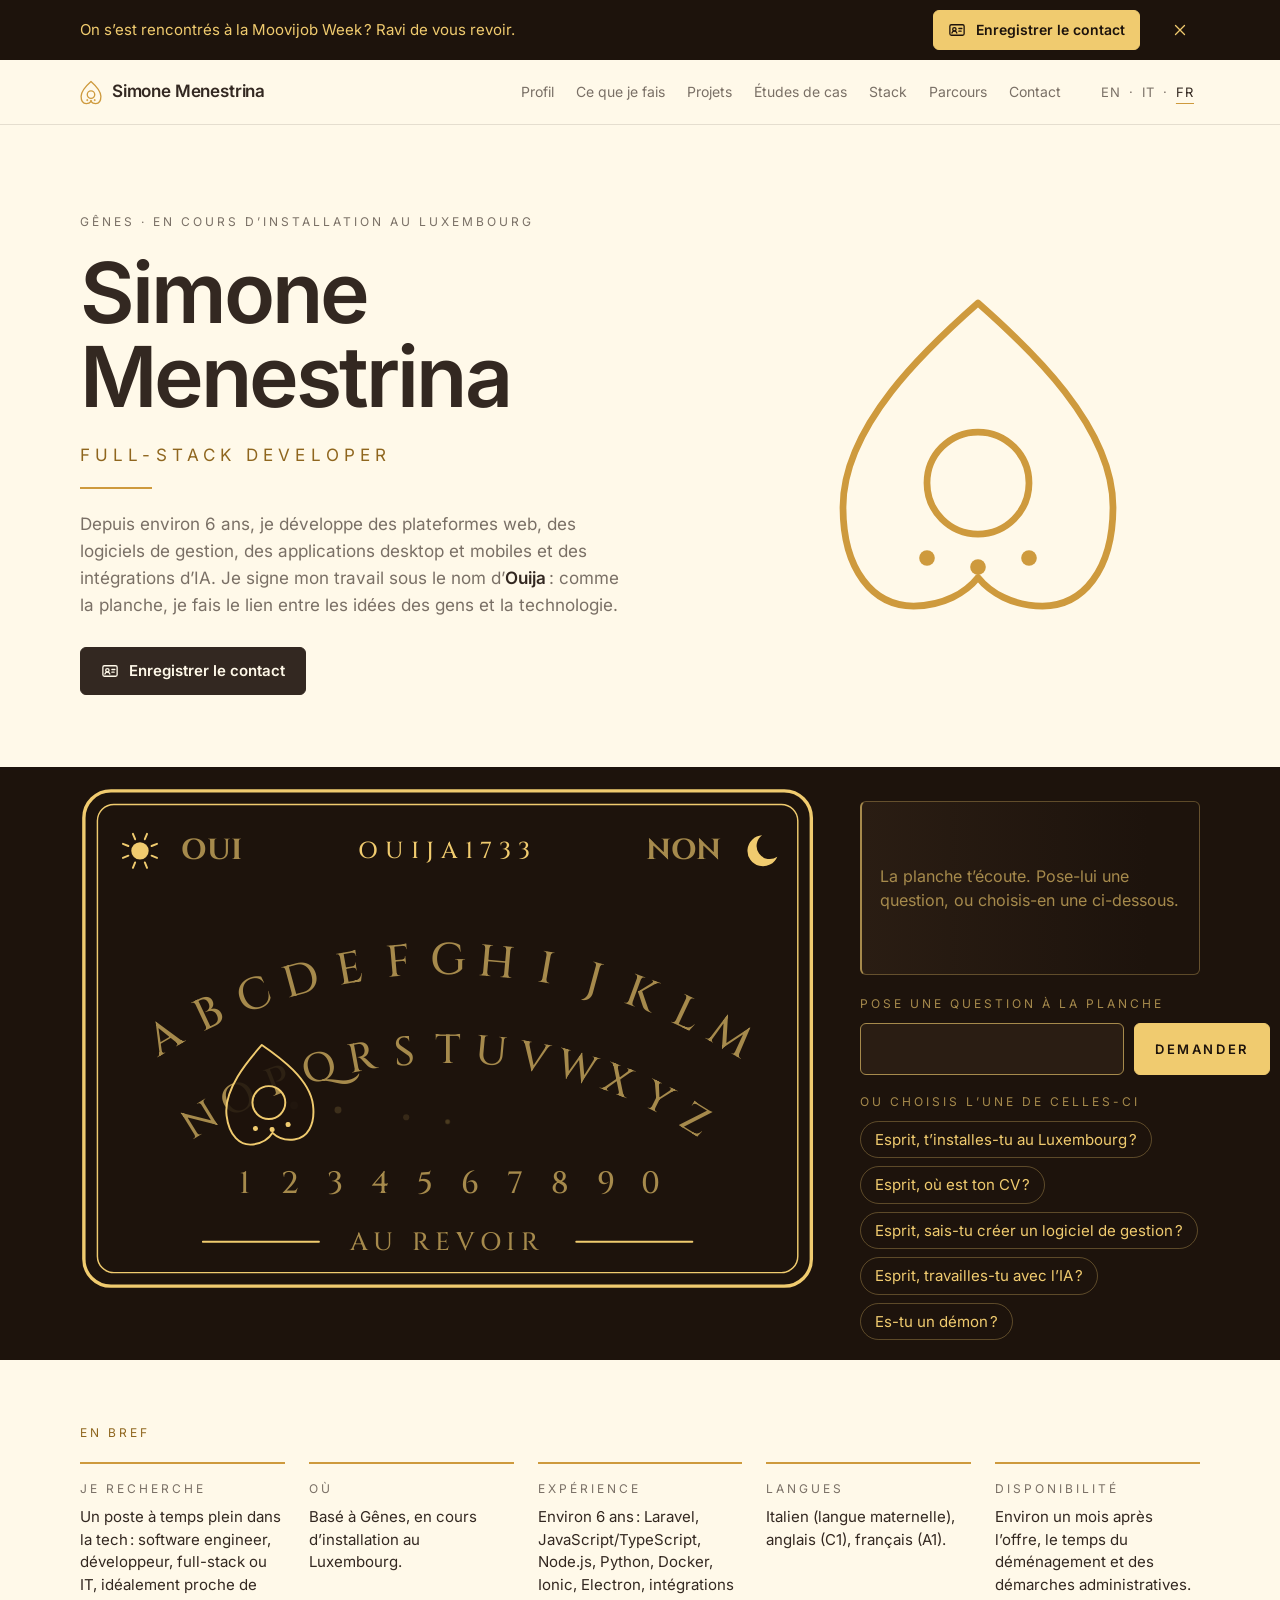
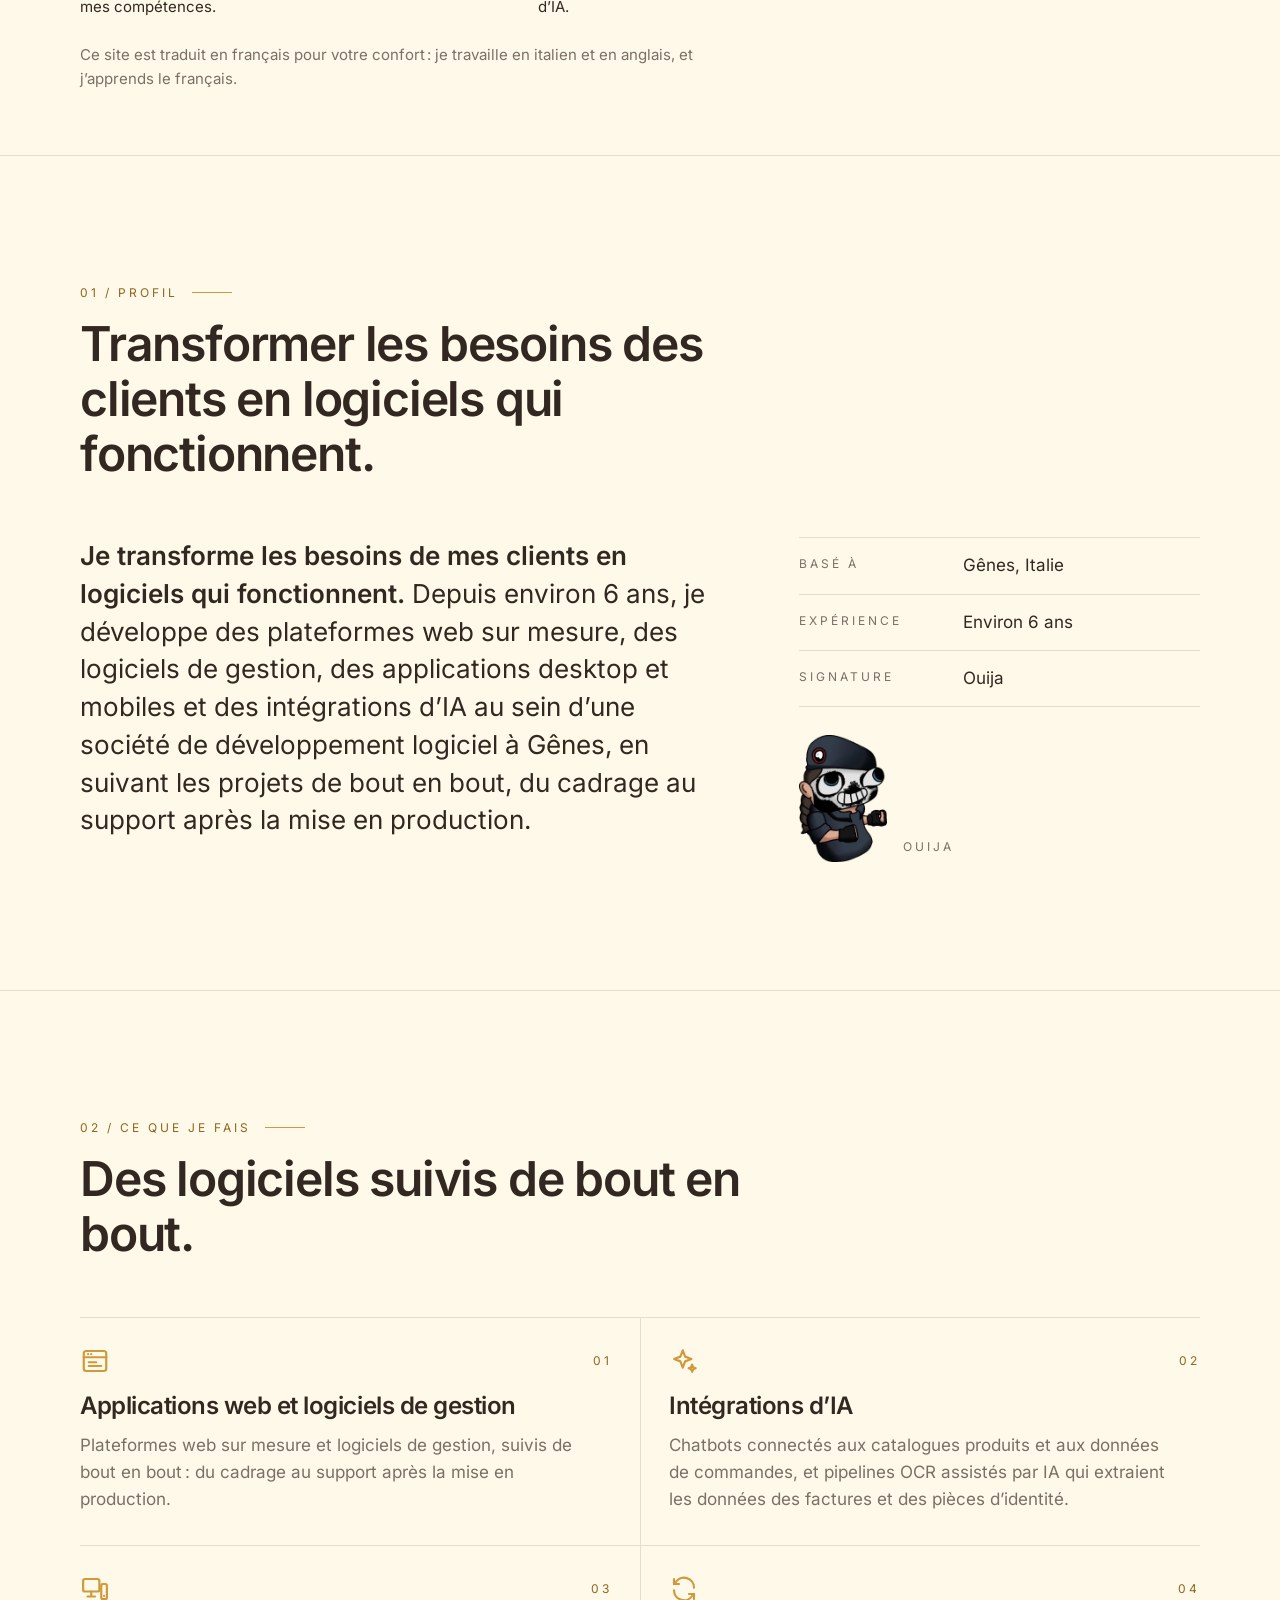
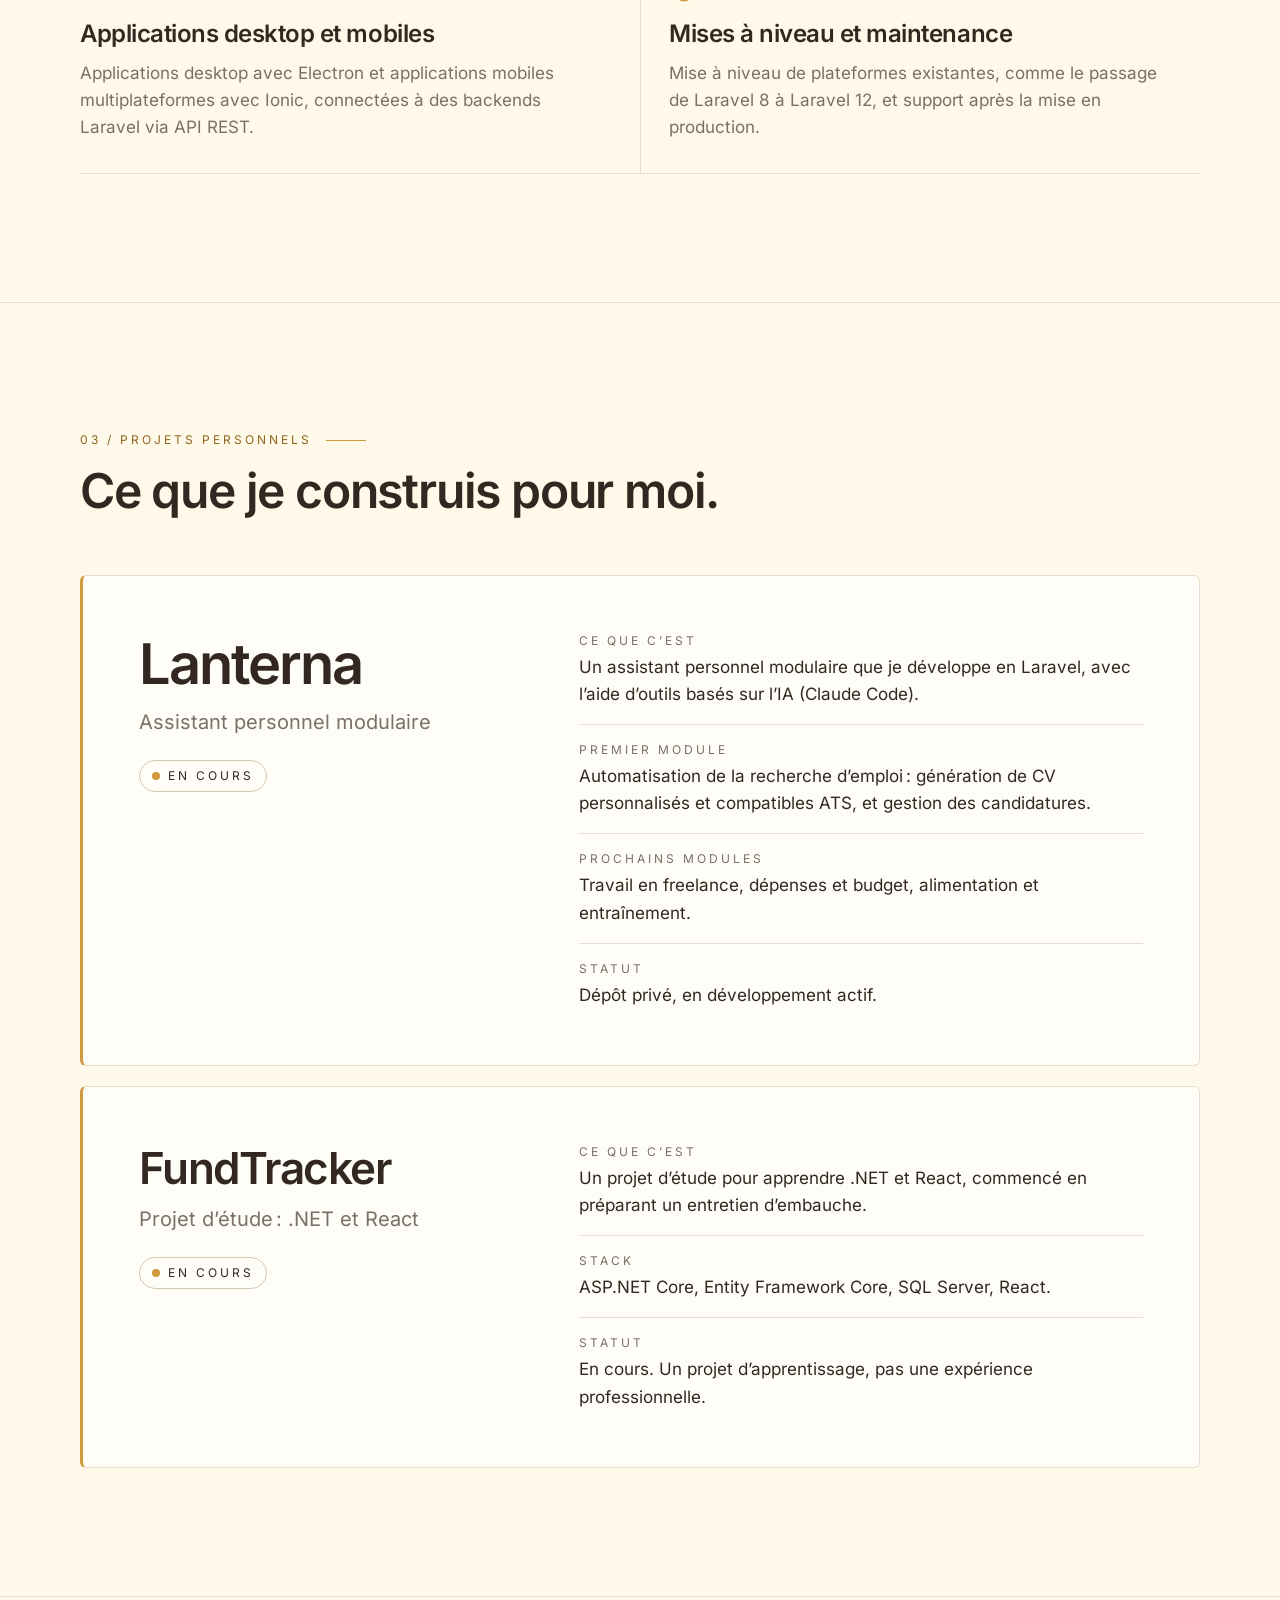
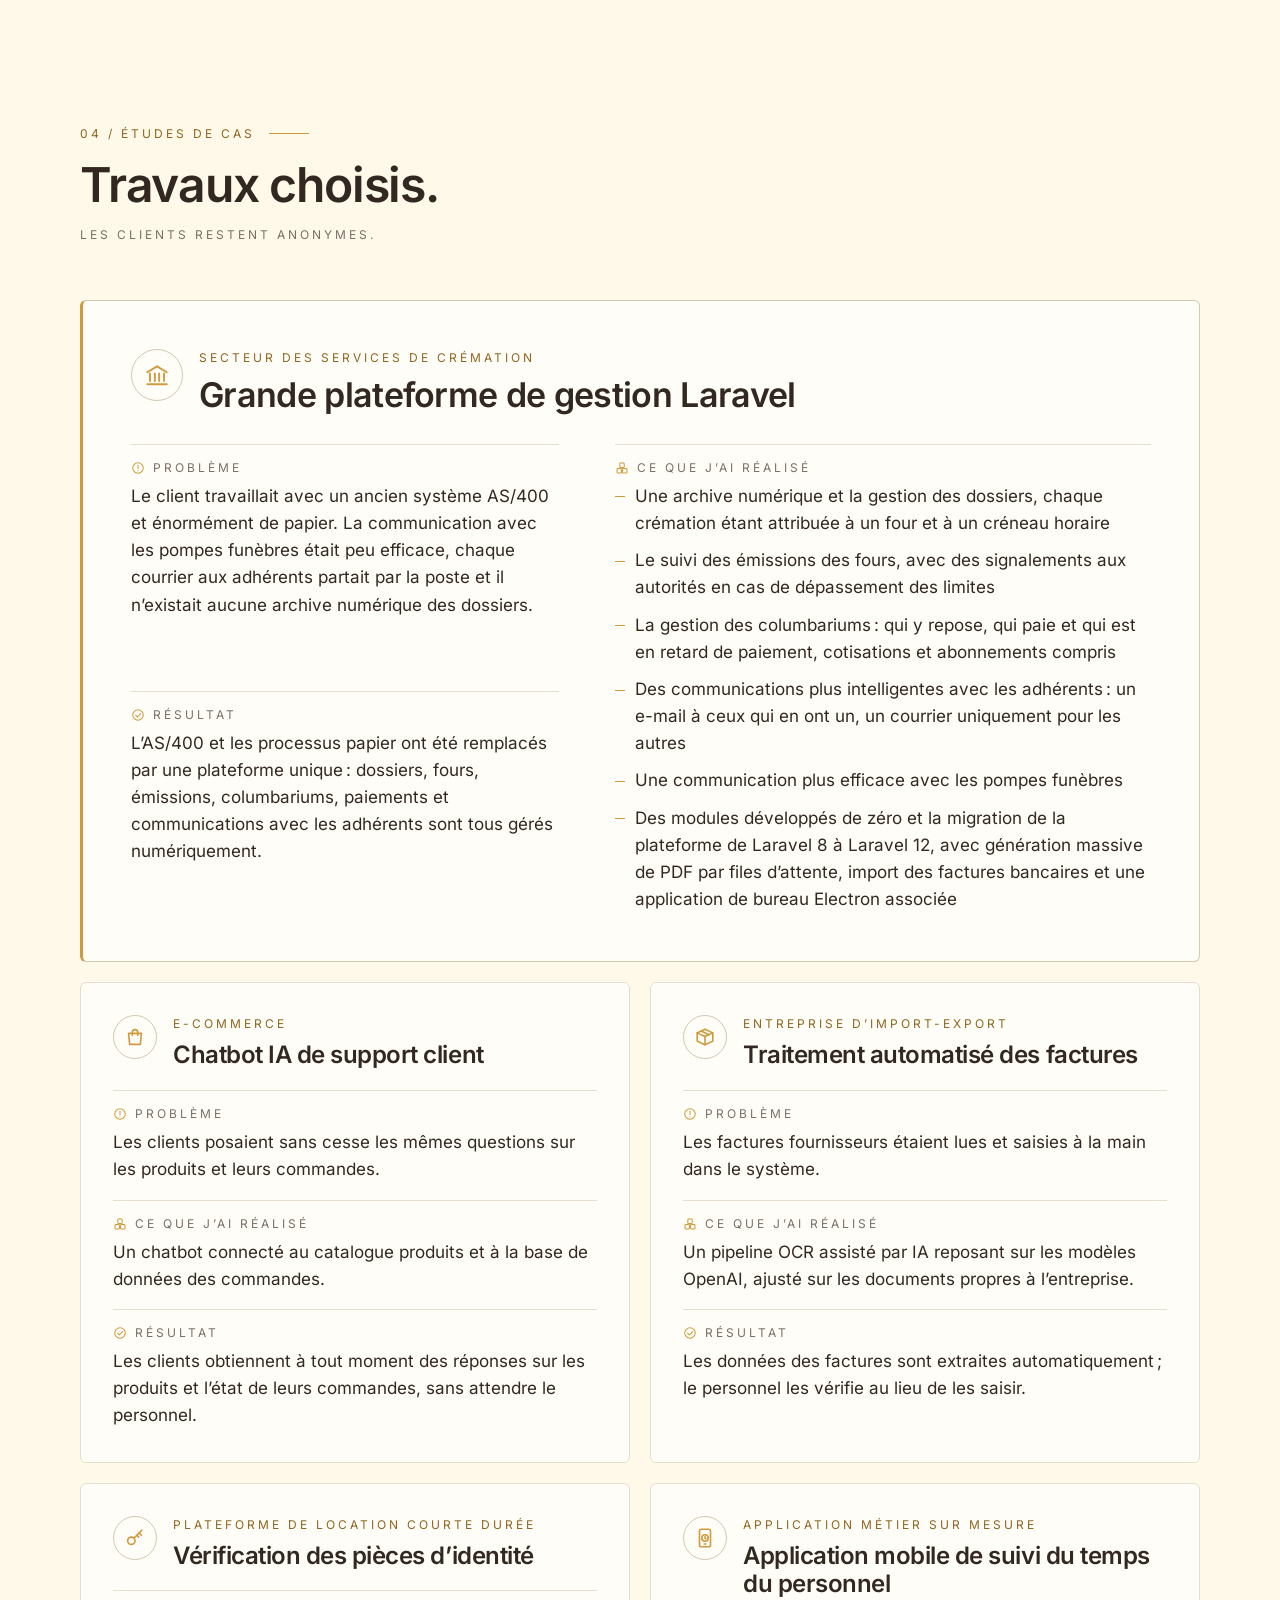
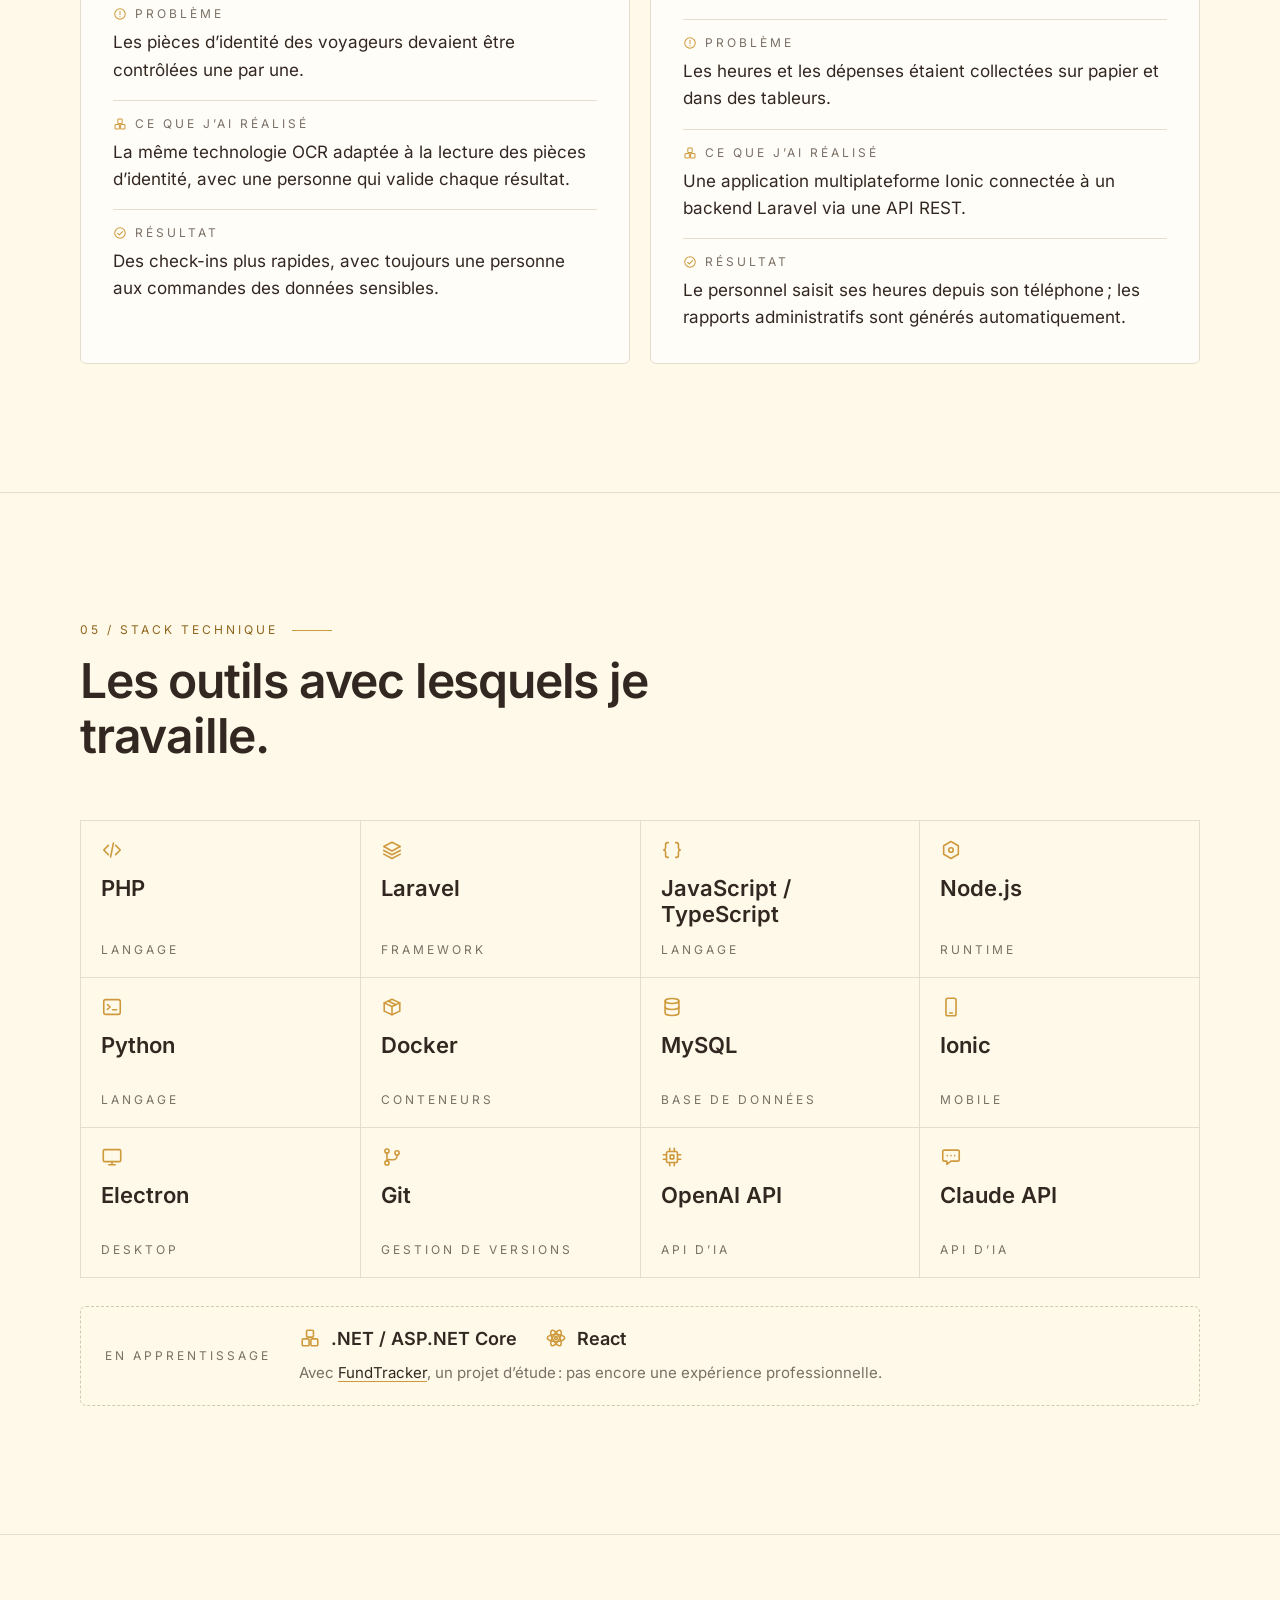
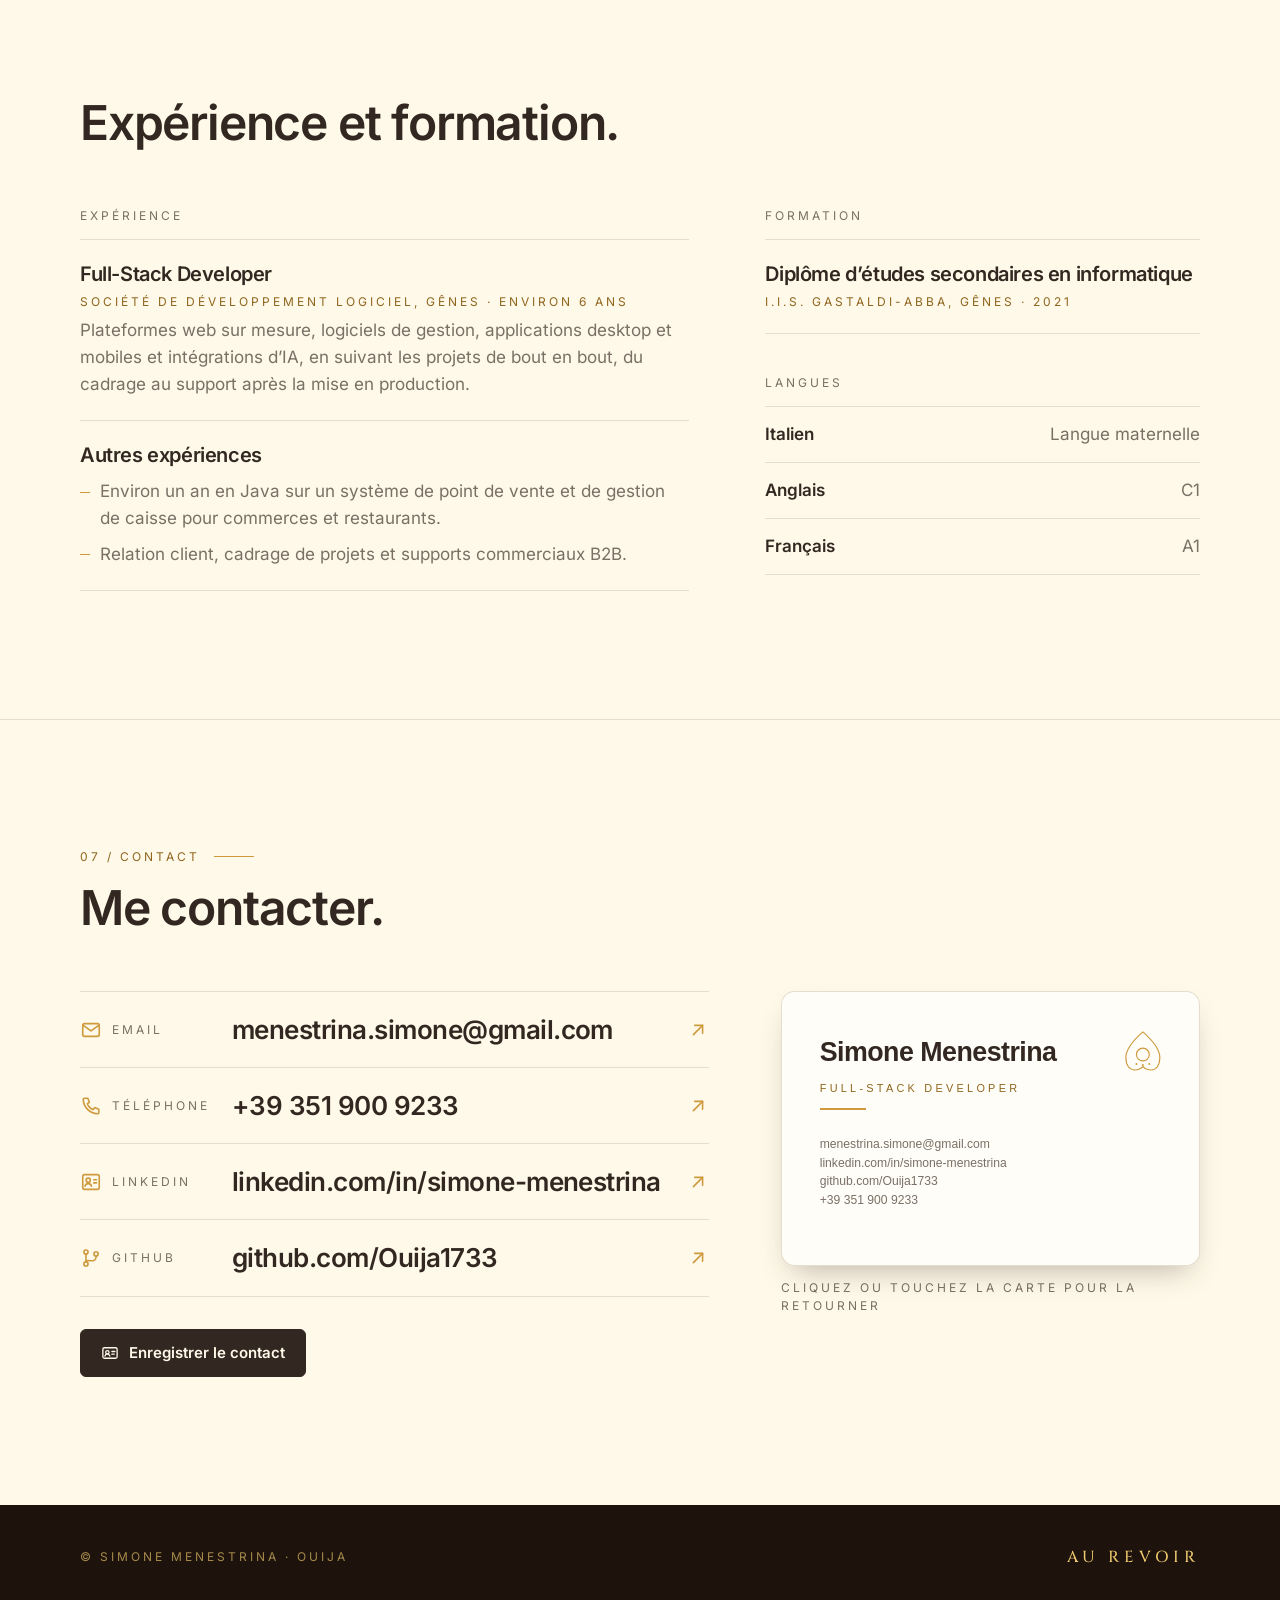
==== commit 01f3ff27: "Fixed-height answer panel so the board section never resizes The answer used to appear in an empty s" ====
--- a/fr/index.html
+++ b/fr/index.html
@@ -142,9 +142,9 @@
             </g>
           </svg>
 
-          <p class="ask-answer" id="ask-answer" aria-live="polite"></p>
-
-          <form class="ask" id="ask" autocomplete="off" data-faq="{&quot;topics&quot;: [{&quot;id&quot;: &quot;job&quot;, &quot;word&quot;: &quot;TEMPS PLEIN&quot;, &quot;text&quot;: &quot;Un poste à temps plein dans la tech : software engineer, développeur, full-stack ou IT, idéalement proche de ce que je fais déjà.&quot;, &quot;keywords&quot;: [&quot;cherches&quot;, &quot;cherchez&quot;, &quot;recherche*&quot;, &quot;poste*&quot;, &quot;emploi*&quot;, &quot;travail&quot;, &quot;job*&quot;, &quot;role*&quot;, &quot;opportunit*&quot;, &quot;temps plein&quot;, &quot;plein temps&quot;, &quot;cdi&quot;, &quot;carriere&quot;, &quot;embauch*&quot;, &quot;recrut*&quot;]}, {&quot;id&quot;: &quot;relocate&quot;, &quot;word&quot;: &quot;YES&quot;, &quot;text&quot;: &quot;Oui : je m’installe au Luxembourg, et c’est justement pour ça que j’y cherche du travail.&quot;, &quot;keywords&quot;: [&quot;luxembourg*&quot;, &quot;demenag*&quot;, &quot;installer&quot;, &quot;installes&quot;, &quot;installez&quot;, &quot;relocat*&quot;, &quot;frontalier*&quot;, &quot;frontiere*&quot;, &quot;etranger&quot;]}, {&quot;id&quot;: &quot;cv&quot;, &quot;word&quot;: &quot;CV&quot;, &quot;text&quot;: &quot;Imprime cette page : elle devient un CV propre. Ou écris-moi et je t’envoie le PDF.&quot;, &quot;keywords&quot;: [&quot;cv&quot;, &quot;curriculum*&quot;, &quot;resume*&quot;]}, {&quot;id&quot;: &quot;availability&quot;, &quot;word&quot;: &quot;1 MOIS&quot;, &quot;text&quot;: &quot;Environ un mois après l’offre, le temps du déménagement et des démarches administratives.&quot;, &quot;keywords&quot;: [&quot;disponib*&quot;, &quot;preavis&quot;, &quot;commencer&quot;, &quot;commences&quot;, &quot;commencez&quot;, &quot;demarrer&quot;, &quot;debut*&quot;, &quot;rejoindre&quot;, &quot;quand peux tu&quot;, &quot;quand pouvez vous&quot;]}, {&quot;id&quot;: &quot;french&quot;, &quot;word&quot;: &quot;A1&quot;, &quot;text&quot;: &quot;Un peu : français A1 pour l’instant. Le site est traduit pour ton confort ; je parle italien (langue maternelle) et anglais (C1).&quot;, &quot;keywords&quot;: [&quot;francais&quot;, &quot;french&quot;]}, {&quot;id&quot;: &quot;english&quot;, &quot;word&quot;: &quot;C1&quot;, &quot;text&quot;: &quot;Oui, C1. L’italien est ma langue maternelle, et mon français est au niveau A1.&quot;, &quot;keywords&quot;: [&quot;anglais&quot;, &quot;english&quot;]}, {&quot;id&quot;: &quot;fundtracker&quot;, &quot;word&quot;: &quot;ETUDE&quot;, &quot;text&quot;: &quot;FundTracker : un projet d’étude pour apprendre .NET et React (ASP.NET Core, EF Core, SQL Server). Encore en cours.&quot;, &quot;keywords&quot;: [&quot;fundtracker&quot;, &quot;fund tracker&quot;, &quot;net&quot;, &quot;dotnet&quot;, &quot;asp net&quot;, &quot;c sharp&quot;, &quot;csharp&quot;, &quot;react&quot;, &quot;entity framework&quot;, &quot;sql server&quot;, &quot;apprend*&quot;, &quot;etud*&quot;]}, {&quot;id&quot;: &quot;build&quot;, &quot;word&quot;: &quot;6 ANS&quot;, &quot;text&quot;: &quot;Je crée des applications web et des logiciels de gestion sur mesure depuis environ 6 ans, surtout avec Laravel.&quot;, &quot;keywords&quot;: [&quot;logiciel* de gestion&quot;, &quot;gestion&quot;, &quot;erp&quot;, &quot;crm&quot;, &quot;application* web&quot;, &quot;appli* web&quot;, &quot;web app*&quot;, &quot;webapp*&quot;, &quot;site&quot;, &quot;sites&quot;, &quot;site web&quot;, &quot;sites web&quot;, &quot;plateforme*&quot;, &quot;sur mesure&quot;, &quot;tableau* de bord&quot;, &quot;back office&quot;, &quot;backoffice&quot;, &quot;portail*&quot;, &quot;e commerce&quot;, &quot;ecommerce&quot;, &quot;logiciel* sur mesure&quot;, &quot;logiciel* metier*&quot;]}, {&quot;id&quot;: &quot;ai&quot;, &quot;word&quot;: &quot;IA&quot;, &quot;text&quot;: &quot;Tous les jours : chatbots, traitement de documents et automatisations connectées à de vraies données.&quot;, &quot;keywords&quot;: [&quot;ia&quot;, &quot;l ia&quot;, &quot;intelligence* artificielle*&quot;, &quot;chatbot*&quot;, &quot;chat bot*&quot;, &quot;gpt*&quot;, &quot;chatgpt&quot;, &quot;openai&quot;, &quot;claude&quot;, &quot;anthropic&quot;, &quot;llm*&quot;, &quot;ocr&quot;, &quot;machine learning&quot;, &quot;automatis*&quot;, &quot;automati*&quot;, &quot;agent*&quot;, &quot;bot&quot;, &quot;bots&quot;, &quot;prompt*&quot;, &quot;rag&quot;]}, {&quot;id&quot;: &quot;upgrade&quot;, &quot;word&quot;: &quot;FIX&quot;, &quot;text&quot;: &quot;J’ai migré une grande plateforme de Laravel 8 à 12, et je travaille volontiers sur du code existant.&quot;, &quot;keywords&quot;: [&quot;mise* a jour&quot;, &quot;mettre a jour&quot;, &quot;upgrad*&quot;, &quot;migr*&quot;, &quot;maintenance&quot;, &quot;maintenir&quot;, &quot;existant*&quot;, &quot;legacy&quot;, &quot;ancien*&quot;, &quot;vieux&quot;, &quot;refacto*&quot;, &quot;reprendre&quot;, &quot;reprise&quot;, &quot;support&quot;]}, {&quot;id&quot;: &quot;bug&quot;, &quot;word&quot;: &quot;FIX&quot;, &quot;text&quot;: &quot;Seulement ceux que je m’apprête à corriger.&quot;, &quot;keywords&quot;: [&quot;bug*&quot;, &quot;bogue*&quot;, &quot;erreur*&quot;, &quot;plante*&quot;, &quot;crash*&quot;, &quot;panne*&quot;, &quot;corrig*&quot;, &quot;fix*&quot;, &quot;debug*&quot;, &quot;probleme*&quot;, &quot;casse*&quot;]}, {&quot;id&quot;: &quot;tech&quot;, &quot;word&quot;: &quot;LARAVEL&quot;, &quot;text&quot;: &quot;PHP et Laravel couramment, plus JavaScript, Node.js, Python et Docker. Et l’italien et l’anglais, pour les vivants.&quot;, &quot;keywords&quot;: [&quot;laravel&quot;, &quot;php&quot;, &quot;javascript&quot;, &quot;js&quot;, &quot;typescript&quot;, &quot;ts&quot;, &quot;node*&quot;, &quot;python&quot;, &quot;docker&quot;, &quot;mysql&quot;, &quot;sql&quot;, &quot;stack*&quot;, &quot;technolog*&quot;, &quot;techno*&quot;, &quot;langage*&quot;, &quot;langue*&quot;, &quot;parles&quot;, &quot;framework*&quot;, &quot;outils&quot;, &quot;backend&quot;, &quot;frontend&quot;, &quot;full stack&quot;, &quot;fullstack&quot;, &quot;base* de donnee*&quot;, &quot;database&quot;, &quot;bdd&quot;, &quot;programmation&quot;, &quot;programmer&quot;, &quot;programmeur*&quot;, &quot;programmes en&quot;]}, {&quot;id&quot;: &quot;who&quot;, &quot;word&quot;: &quot;OUIJA&quot;, &quot;text&quot;: &quot;Ouija : la signature et l’alter ego de Simone. Le voici, sans la planche.&quot;, &quot;keywords&quot;: [&quot;qui es tu&quot;, &quot;qui etes vous&quot;, &quot;qui est&quot;, &quot;ton nom&quot;, &quot;comment tu t appelles&quot;, &quot;comment t appelles tu&quot;, &quot;nom&quot;, &quot;ouija&quot;, &quot;mascotte*&quot;, &quot;presente toi&quot;, &quot;crane*&quot;]}, {&quot;id&quot;: &quot;demon&quot;, &quot;word&quot;: &quot;CODE&quot;, &quot;text&quot;: &quot;Un démon du code.&quot;, &quot;keywords&quot;: [&quot;demon*&quot;, &quot;daemon*&quot;, &quot;diable*&quot;, &quot;satan*&quot;, &quot;fantome*&quot;, &quot;esprit*&quot;, &quot;possede*&quot;, &quot;malefi*&quot;, &quot;hante*&quot;, &quot;ame&quot;, &quot;ames&quot;, &quot;mort&quot;, &quot;morts&quot;, &quot;sorcier*&quot;, &quot;sorciere*&quot;]}, {&quot;id&quot;: &quot;where&quot;, &quot;word&quot;: &quot;GENOVA&quot;, &quot;text&quot;: &quot;À Gênes, en Italie, pour l’instant : je m’installe au Luxembourg.&quot;, &quot;keywords&quot;: [&quot;ou es tu&quot;, &quot;ou etes vous&quot;, &quot;ou habites&quot;, &quot;ou vis&quot;, &quot;ou travailles&quot;, &quot;ou te trouves&quot;, &quot;ou se trouve&quot;, &quot;ville&quot;, &quot;base&quot;, &quot;basee&quot;, &quot;situe*&quot;, &quot;distance&quot;, &quot;teletravail&quot;, &quot;remote&quot;, &quot;genes&quot;, &quot;genova&quot;, &quot;italie&quot;, &quot;pays&quot;, &quot;sur place&quot;]}, {&quot;id&quot;: &quot;apps&quot;, &quot;word&quot;: &quot;APP&quot;, &quot;text&quot;: &quot;Des applications de bureau avec Electron et des applications mobiles multiplateformes avec Ionic.&quot;, &quot;keywords&quot;: [&quot;app&quot;, &quot;apps&quot;, &quot;appli*&quot;, &quot;application*&quot;, &quot;mobile*&quot;, &quot;desktop&quot;, &quot;electron&quot;, &quot;ionic&quot;, &quot;android&quot;, &quot;ios&quot;, &quot;iphone&quot;, &quot;smartphone*&quot;, &quot;telephone*&quot;, &quot;tablette*&quot;]}, {&quot;id&quot;: &quot;price&quot;, &quot;word&quot;: &quot;CA DEPEND&quot;, &quot;text&quot;: &quot;Ça dépend du projet. Envoie-moi un e-mail et je te donnerai une estimation claire.&quot;, &quot;keywords&quot;: [&quot;prix&quot;, &quot;cout*&quot;, &quot;coute*&quot;, &quot;tarif*&quot;, &quot;budget*&quot;, &quot;devis&quot;, &quot;estimation*&quot;, &quot;combien&quot;, &quot;pay*&quot;, &quot;argent&quot;, &quot;euro*&quot;, &quot;cher&quot;, &quot;chere&quot;, &quot;delai*&quot;, &quot;temps&quot;, &quot;quand&quot;, &quot;duree&quot;, &quot;heure*&quot;, &quot;jour&quot;, &quot;jours&quot;, &quot;semaine*&quot;, &quot;mois&quot;, &quot;rapide*&quot;]}, {&quot;id&quot;: &quot;contact&quot;, &quot;word&quot;: &quot;SALUT&quot;, &quot;text&quot;: &quot;E-mail, téléphone ou LinkedIn : tout est en bas de la page. Ou touche Enregistrer le contact.&quot;, &quot;keywords&quot;: [&quot;contact*&quot;, &quot;email*&quot;, &quot;e mail&quot;, &quot;mail&quot;, &quot;courriel&quot;, &quot;ecrire&quot;, &quot;ecris&quot;, &quot;joindre&quot;, &quot;linkedin&quot;, &quot;github&quot;, &quot;appeler&quot;, &quot;parler&quot;, &quot;collabor*&quot;, &quot;travailler ensemble&quot;]}, {&quot;id&quot;: &quot;lanterna&quot;, &quot;word&quot;: &quot;LANTERNA&quot;, &quot;text&quot;: &quot;Mon assistant personnel en Laravel, encore en cours de développement. Son nom vient du phare de Gênes.&quot;, &quot;keywords&quot;: [&quot;lanterna&quot;, &quot;lanterne&quot;, &quot;assistant&quot;, &quot;projet personnel&quot;, &quot;projets personnels&quot;, &quot;phare&quot;]}, {&quot;id&quot;: &quot;coffee&quot;, &quot;word&quot;: &quot;CAFE&quot;, &quot;text&quot;: &quot;Toujours.&quot;, &quot;keywords&quot;: [&quot;cafe*&quot;, &quot;expresso*&quot;, &quot;espresso*&quot;, &quot;cappuccino*&quot;, &quot;cafeine&quot;]}], &quot;fallback&quot;: {&quot;word&quot;: &quot;REDEMANDE&quot;, &quot;text&quot;: &quot;Les esprits n’ont pas compris. Essaie l’une des questions ci-dessous.&quot;}}" data-prefix="La planche répond :" data-empty="Écris d’abord une question." data-mascot="../assets/ouija-small.webp" data-mascot-alt="Ouija, la mascotte de Simone : un personnage de bande dessinée avec un béret sombre, un visage blanc en forme de crâne, une longue tresse et des mitaines.">
+          <div class="ask-answer" id="ask-answer" aria-live="polite"><p class="ask-idle">La planche t’écoute. Pose-lui une question, ou choisis-en une ci-dessous.</p></div>
+
+          <form class="ask" id="ask" autocomplete="off" data-faq="{&quot;topics&quot;: [{&quot;id&quot;: &quot;job&quot;, &quot;word&quot;: &quot;TEMPS PLEIN&quot;, &quot;text&quot;: &quot;Un poste à temps plein dans la tech : software engineer, développeur, full-stack ou IT, idéalement proche de ce que je fais déjà.&quot;, &quot;keywords&quot;: [&quot;cherches&quot;, &quot;cherchez&quot;, &quot;recherche*&quot;, &quot;poste*&quot;, &quot;emploi*&quot;, &quot;travail&quot;, &quot;job*&quot;, &quot;role*&quot;, &quot;opportunit*&quot;, &quot;temps plein&quot;, &quot;plein temps&quot;, &quot;cdi&quot;, &quot;carriere&quot;, &quot;embauch*&quot;, &quot;recrut*&quot;]}, {&quot;id&quot;: &quot;relocate&quot;, &quot;word&quot;: &quot;YES&quot;, &quot;text&quot;: &quot;Oui : je m’installe au Luxembourg, et c’est justement pour ça que j’y cherche du travail.&quot;, &quot;keywords&quot;: [&quot;luxembourg*&quot;, &quot;demenag*&quot;, &quot;installer&quot;, &quot;installes&quot;, &quot;installez&quot;, &quot;relocat*&quot;, &quot;frontalier*&quot;, &quot;frontiere*&quot;, &quot;etranger&quot;]}, {&quot;id&quot;: &quot;cv&quot;, &quot;word&quot;: &quot;CV&quot;, &quot;text&quot;: &quot;Imprime cette page : elle devient un CV propre. Ou écris-moi et je t’envoie le PDF.&quot;, &quot;keywords&quot;: [&quot;cv&quot;, &quot;curriculum*&quot;, &quot;resume*&quot;]}, {&quot;id&quot;: &quot;availability&quot;, &quot;word&quot;: &quot;1 MOIS&quot;, &quot;text&quot;: &quot;Environ un mois après l’offre, le temps du déménagement et des démarches administratives.&quot;, &quot;keywords&quot;: [&quot;disponib*&quot;, &quot;preavis&quot;, &quot;commencer&quot;, &quot;commences&quot;, &quot;commencez&quot;, &quot;demarrer&quot;, &quot;debut*&quot;, &quot;rejoindre&quot;, &quot;quand peux tu&quot;, &quot;quand pouvez vous&quot;]}, {&quot;id&quot;: &quot;french&quot;, &quot;word&quot;: &quot;A1&quot;, &quot;text&quot;: &quot;Un peu : français A1 pour l’instant. Le site est traduit pour ton confort ; je parle italien (langue maternelle) et anglais (C1).&quot;, &quot;keywords&quot;: [&quot;francais&quot;, &quot;french&quot;]}, {&quot;id&quot;: &quot;english&quot;, &quot;word&quot;: &quot;C1&quot;, &quot;text&quot;: &quot;Oui, C1. L’italien est ma langue maternelle, et mon français est au niveau A1.&quot;, &quot;keywords&quot;: [&quot;anglais&quot;, &quot;english&quot;]}, {&quot;id&quot;: &quot;fundtracker&quot;, &quot;word&quot;: &quot;ETUDE&quot;, &quot;text&quot;: &quot;FundTracker : un projet d’étude pour apprendre .NET et React (ASP.NET Core, EF Core, SQL Server). Encore en cours.&quot;, &quot;keywords&quot;: [&quot;fundtracker&quot;, &quot;fund tracker&quot;, &quot;net&quot;, &quot;dotnet&quot;, &quot;asp net&quot;, &quot;c sharp&quot;, &quot;csharp&quot;, &quot;react&quot;, &quot;entity framework&quot;, &quot;sql server&quot;, &quot;apprend*&quot;, &quot;etud*&quot;]}, {&quot;id&quot;: &quot;build&quot;, &quot;word&quot;: &quot;6 ANS&quot;, &quot;text&quot;: &quot;Je crée des applications web et des logiciels de gestion sur mesure depuis environ 6 ans, surtout avec Laravel.&quot;, &quot;keywords&quot;: [&quot;logiciel* de gestion&quot;, &quot;gestion&quot;, &quot;erp&quot;, &quot;crm&quot;, &quot;application* web&quot;, &quot;appli* web&quot;, &quot;web app*&quot;, &quot;webapp*&quot;, &quot;site&quot;, &quot;sites&quot;, &quot;site web&quot;, &quot;sites web&quot;, &quot;plateforme*&quot;, &quot;sur mesure&quot;, &quot;tableau* de bord&quot;, &quot;back office&quot;, &quot;backoffice&quot;, &quot;portail*&quot;, &quot;e commerce&quot;, &quot;ecommerce&quot;, &quot;logiciel* sur mesure&quot;, &quot;logiciel* metier*&quot;]}, {&quot;id&quot;: &quot;ai&quot;, &quot;word&quot;: &quot;IA&quot;, &quot;text&quot;: &quot;Tous les jours : chatbots, traitement de documents et automatisations connectées à de vraies données.&quot;, &quot;keywords&quot;: [&quot;ia&quot;, &quot;l ia&quot;, &quot;intelligence* artificielle*&quot;, &quot;chatbot*&quot;, &quot;chat bot*&quot;, &quot;gpt*&quot;, &quot;chatgpt&quot;, &quot;openai&quot;, &quot;claude&quot;, &quot;anthropic&quot;, &quot;llm*&quot;, &quot;ocr&quot;, &quot;machine learning&quot;, &quot;automatis*&quot;, &quot;automati*&quot;, &quot;agent*&quot;, &quot;bot&quot;, &quot;bots&quot;, &quot;prompt*&quot;, &quot;rag&quot;]}, {&quot;id&quot;: &quot;upgrade&quot;, &quot;word&quot;: &quot;FIX&quot;, &quot;text&quot;: &quot;J’ai migré une grande plateforme de Laravel 8 à 12, et je travaille volontiers sur du code existant.&quot;, &quot;keywords&quot;: [&quot;mise* a jour&quot;, &quot;mettre a jour&quot;, &quot;upgrad*&quot;, &quot;migr*&quot;, &quot;maintenance&quot;, &quot;maintenir&quot;, &quot;existant*&quot;, &quot;legacy&quot;, &quot;ancien*&quot;, &quot;vieux&quot;, &quot;refacto*&quot;, &quot;reprendre&quot;, &quot;reprise&quot;, &quot;support&quot;]}, {&quot;id&quot;: &quot;bug&quot;, &quot;word&quot;: &quot;FIX&quot;, &quot;text&quot;: &quot;Seulement ceux que je m’apprête à corriger.&quot;, &quot;keywords&quot;: [&quot;bug*&quot;, &quot;bogue*&quot;, &quot;erreur*&quot;, &quot;plante*&quot;, &quot;crash*&quot;, &quot;panne*&quot;, &quot;corrig*&quot;, &quot;fix*&quot;, &quot;debug*&quot;, &quot;probleme*&quot;, &quot;casse*&quot;]}, {&quot;id&quot;: &quot;tech&quot;, &quot;word&quot;: &quot;LARAVEL&quot;, &quot;text&quot;: &quot;PHP et Laravel couramment, plus JavaScript, Node.js, Python et Docker. Et l’italien et l’anglais, pour les vivants.&quot;, &quot;keywords&quot;: [&quot;laravel&quot;, &quot;php&quot;, &quot;javascript&quot;, &quot;js&quot;, &quot;typescript&quot;, &quot;ts&quot;, &quot;node*&quot;, &quot;python&quot;, &quot;docker&quot;, &quot;mysql&quot;, &quot;sql&quot;, &quot;stack*&quot;, &quot;technolog*&quot;, &quot;techno*&quot;, &quot;langage*&quot;, &quot;langue*&quot;, &quot;parles&quot;, &quot;framework*&quot;, &quot;outils&quot;, &quot;backend&quot;, &quot;frontend&quot;, &quot;full stack&quot;, &quot;fullstack&quot;, &quot;base* de donnee*&quot;, &quot;database&quot;, &quot;bdd&quot;, &quot;programmation&quot;, &quot;programmer&quot;, &quot;programmeur*&quot;, &quot;programmes en&quot;]}, {&quot;id&quot;: &quot;who&quot;, &quot;word&quot;: &quot;OUIJA&quot;, &quot;text&quot;: &quot;Ouija : la signature et l’alter ego de Simone. Le voici, sans la planche.&quot;, &quot;keywords&quot;: [&quot;qui es tu&quot;, &quot;qui etes vous&quot;, &quot;qui est&quot;, &quot;ton nom&quot;, &quot;comment tu t appelles&quot;, &quot;comment t appelles tu&quot;, &quot;nom&quot;, &quot;ouija&quot;, &quot;mascotte*&quot;, &quot;presente toi&quot;, &quot;crane*&quot;]}, {&quot;id&quot;: &quot;demon&quot;, &quot;word&quot;: &quot;CODE&quot;, &quot;text&quot;: &quot;Un démon du code.&quot;, &quot;keywords&quot;: [&quot;demon*&quot;, &quot;daemon*&quot;, &quot;diable*&quot;, &quot;satan*&quot;, &quot;fantome*&quot;, &quot;esprit*&quot;, &quot;possede*&quot;, &quot;malefi*&quot;, &quot;hante*&quot;, &quot;ame&quot;, &quot;ames&quot;, &quot;mort&quot;, &quot;morts&quot;, &quot;sorcier*&quot;, &quot;sorciere*&quot;]}, {&quot;id&quot;: &quot;where&quot;, &quot;word&quot;: &quot;GENOVA&quot;, &quot;text&quot;: &quot;À Gênes, en Italie, pour l’instant : je m’installe au Luxembourg.&quot;, &quot;keywords&quot;: [&quot;ou es tu&quot;, &quot;ou etes vous&quot;, &quot;ou habites&quot;, &quot;ou vis&quot;, &quot;ou travailles&quot;, &quot;ou te trouves&quot;, &quot;ou se trouve&quot;, &quot;ville&quot;, &quot;base&quot;, &quot;basee&quot;, &quot;situe*&quot;, &quot;distance&quot;, &quot;teletravail&quot;, &quot;remote&quot;, &quot;genes&quot;, &quot;genova&quot;, &quot;italie&quot;, &quot;pays&quot;, &quot;sur place&quot;]}, {&quot;id&quot;: &quot;apps&quot;, &quot;word&quot;: &quot;APP&quot;, &quot;text&quot;: &quot;Des applications de bureau avec Electron et des applications mobiles multiplateformes avec Ionic.&quot;, &quot;keywords&quot;: [&quot;app&quot;, &quot;apps&quot;, &quot;appli*&quot;, &quot;application*&quot;, &quot;mobile*&quot;, &quot;desktop&quot;, &quot;electron&quot;, &quot;ionic&quot;, &quot;android&quot;, &quot;ios&quot;, &quot;iphone&quot;, &quot;smartphone*&quot;, &quot;telephone*&quot;, &quot;tablette*&quot;]}, {&quot;id&quot;: &quot;price&quot;, &quot;word&quot;: &quot;CA DEPEND&quot;, &quot;text&quot;: &quot;Ça dépend du projet. Envoie-moi un e-mail et je te donnerai une estimation claire.&quot;, &quot;keywords&quot;: [&quot;prix&quot;, &quot;cout*&quot;, &quot;coute*&quot;, &quot;tarif*&quot;, &quot;budget*&quot;, &quot;devis&quot;, &quot;estimation*&quot;, &quot;combien&quot;, &quot;pay*&quot;, &quot;argent&quot;, &quot;euro*&quot;, &quot;cher&quot;, &quot;chere&quot;, &quot;delai*&quot;, &quot;temps&quot;, &quot;quand&quot;, &quot;duree&quot;, &quot;heure*&quot;, &quot;jour&quot;, &quot;jours&quot;, &quot;semaine*&quot;, &quot;mois&quot;, &quot;rapide*&quot;]}, {&quot;id&quot;: &quot;contact&quot;, &quot;word&quot;: &quot;SALUT&quot;, &quot;text&quot;: &quot;E-mail, téléphone ou LinkedIn : tout est en bas de la page. Ou touche Enregistrer le contact.&quot;, &quot;keywords&quot;: [&quot;contact*&quot;, &quot;email*&quot;, &quot;e mail&quot;, &quot;mail&quot;, &quot;courriel&quot;, &quot;ecrire&quot;, &quot;ecris&quot;, &quot;joindre&quot;, &quot;linkedin&quot;, &quot;github&quot;, &quot;appeler&quot;, &quot;parler&quot;, &quot;collabor*&quot;, &quot;travailler ensemble&quot;]}, {&quot;id&quot;: &quot;lanterna&quot;, &quot;word&quot;: &quot;LANTERNA&quot;, &quot;text&quot;: &quot;Mon assistant personnel en Laravel, encore en cours de développement. Son nom vient du phare de Gênes.&quot;, &quot;keywords&quot;: [&quot;lanterna&quot;, &quot;lanterne&quot;, &quot;assistant&quot;, &quot;projet personnel&quot;, &quot;projets personnels&quot;, &quot;phare&quot;]}, {&quot;id&quot;: &quot;coffee&quot;, &quot;word&quot;: &quot;CAFE&quot;, &quot;text&quot;: &quot;Toujours.&quot;, &quot;keywords&quot;: [&quot;cafe*&quot;, &quot;expresso*&quot;, &quot;espresso*&quot;, &quot;cappuccino*&quot;, &quot;cafeine&quot;]}], &quot;fallback&quot;: {&quot;word&quot;: &quot;REDEMANDE&quot;, &quot;text&quot;: &quot;Les esprits n’ont pas compris. Essaie l’une des questions ci-dessous.&quot;}}" data-prefix="La planche répond :" data-empty="Écris d’abord une question." data-spelling="Les esprits épellent la réponse" data-mascot="../assets/ouija-small.webp" data-mascot-alt="Ouija, la mascotte de Simone : un personnage de bande dessinée avec un béret sombre, un visage blanc en forme de crâne, une longue tresse et des mitaines.">
             <label class="ask-label caps" for="ask-q">Pose une question à la planche</label>
             <div class="ask-row">
               <input class="ask-input" id="ask-q" name="q" type="text" maxlength="140" spellcheck="false">
--- a/assets/css/style.css
+++ b/assets/css/style.css
@@ -567,15 +567,15 @@
 
 /* The board, the answer and the question box should all be on screen together, so the
    answer can be read as the planchette finishes spelling it.
-   Stacked (phones in portrait): the board leaves ~300px below it for the answer and the form. */
+   Stacked (phones in portrait): the board leaves ~340px below it for the answer and the form. */
 .board {
-  --board-max: calc((100vh - var(--header-h) - 300px) * 760 / 520);
+  --board-max: calc((100vh - var(--header-h) - 340px) * 760 / 520);
   max-width: min(820px, max(300px, var(--board-max)));
   margin: 0 auto;
 }
 
 @supports (height: 100svh) {
-  .board { --board-max: calc((100svh - var(--header-h) - 300px) * 760 / 520); }
+  .board { --board-max: calc((100svh - var(--header-h) - 340px) * 760 / 520); }
 }
 
 /* Side by side (desktop, laptop, tablets and phones in landscape): the board takes the full
@@ -588,15 +588,15 @@
     max-width: none;
     display: grid;
     grid-template-columns: minmax(0, min(760px, max(320px, var(--board-max)))) minmax(240px, 340px);
-    grid-template-rows: auto auto;
+    grid-template-rows: auto 1fr;
     justify-content: center;
-    align-items: center;
+    align-items: start;
     column-gap: clamp(24px, 3.5vw, 48px);
   }
 
   /* Top-aligned: if the column on the right runs longer, the board still starts under the header */
   .board-svg { grid-column: 1; grid-row: 1 / span 2; align-self: start; }
-  .ask-answer { grid-column: 2; grid-row: 1; align-self: end; margin: 0 0 18px; }
+  .ask-answer { grid-column: 2; grid-row: 1; margin: 0 0 18px; }
   .ask { grid-column: 2; grid-row: 2; align-self: start; margin: 0; }
 
   .ask-guided ul { flex-direction: column; align-items: flex-start; gap: 6px; }
@@ -737,31 +737,70 @@
 .ask-button:hover { background: transparent; color: var(--candle); }
 .ask-button:active { transform: translateY(1px); }
 
+/* The answer panel: a small plaque in the board's style. Its height is fixed (room for the
+   longest answer in any language) and it is never empty, so nothing below it ever moves:
+   an invitation at rest, "spelling..." while the planchette moves, then the answer. */
 .ask-answer {
-  min-height: 3em;
-  margin: 14px 0 12px;
-  color: var(--candle-dim);
-  font-size: 1.0625rem;
+  --lines: 5;
+  position: relative;
+  display: flex;
+  flex-direction: column;
+  justify-content: center;
+  gap: 6px;
+  height: calc(var(--lines) * 1.5rem + 1.125rem + 6px + 30px);
+  margin: 14px 0 16px;
+  padding: 14px 18px;
+  overflow: hidden;
+  border: 1px solid var(--candle-line);
+  border-left: 2px solid var(--candle-dim);
+  border-radius: var(--radius);
+  background: linear-gradient(90deg, var(--night-raised), var(--night) 85%);
+  font-size: 1rem;
   line-height: 1.5;
+}
+
+html:not(.js) .ask-answer { display: none; }
+
+.ask-idle { color: var(--candle-dim); }
+
+/* "The spirits are spelling..." with three dots that breathe while the planchette moves */
+.ask-spelling::after {
+  content: "...";
+  display: inline-block;
+  margin-left: 2px;
+  animation: breathe 1.4s ease-in-out infinite;
+}
+
+@keyframes breathe {
+  0%, 100% { opacity: 0.25; }
+  50% { opacity: 1; }
 }
 
 .ask-prefix {
   font-size: 0.75rem;
+  line-height: 1.5;
   letter-spacing: 0.25em;
   text-transform: uppercase;
   color: var(--candle-dim);
 }
 
-.ask-answer strong { color: var(--candle); font-weight: 400; }
-
+.ask-text { color: var(--candle); }
+
+/* Easter egg: the mascot steps into the corner of the plaque */
 .ask-mascot {
-  width: 96px;
-  margin-top: 14px;
+  position: absolute;
+  right: 12px;
+  bottom: 0;
+  width: 64px;
+  transform-origin: 50% 100%;   /* rises from the bottom edge, never past it */
   animation: summon 0.9s var(--ease-out) both;
 }
 
+.ask-answer:has(.ask-mascot) .ask-text,
+.ask-answer:has(.ask-mascot) .ask-prefix { padding-right: 72px; }
+
 @keyframes summon {
-  from { opacity: 0; transform: translateY(12px) scale(0.92); filter: blur(4px); }
+  from { opacity: 0; transform: scale(0.85); filter: blur(4px); }
   to { opacity: 1; transform: none; filter: none; }
 }
 
@@ -798,7 +837,6 @@
   /* On phones the board runs edge to edge (minus the gutter) */
   .board-section .wrap { padding: 0 12px; }
   .ask { padding: 0 4px; }
-  .ask-answer { padding: 0 4px; }
 }
 
 @media (max-width: 420px) {
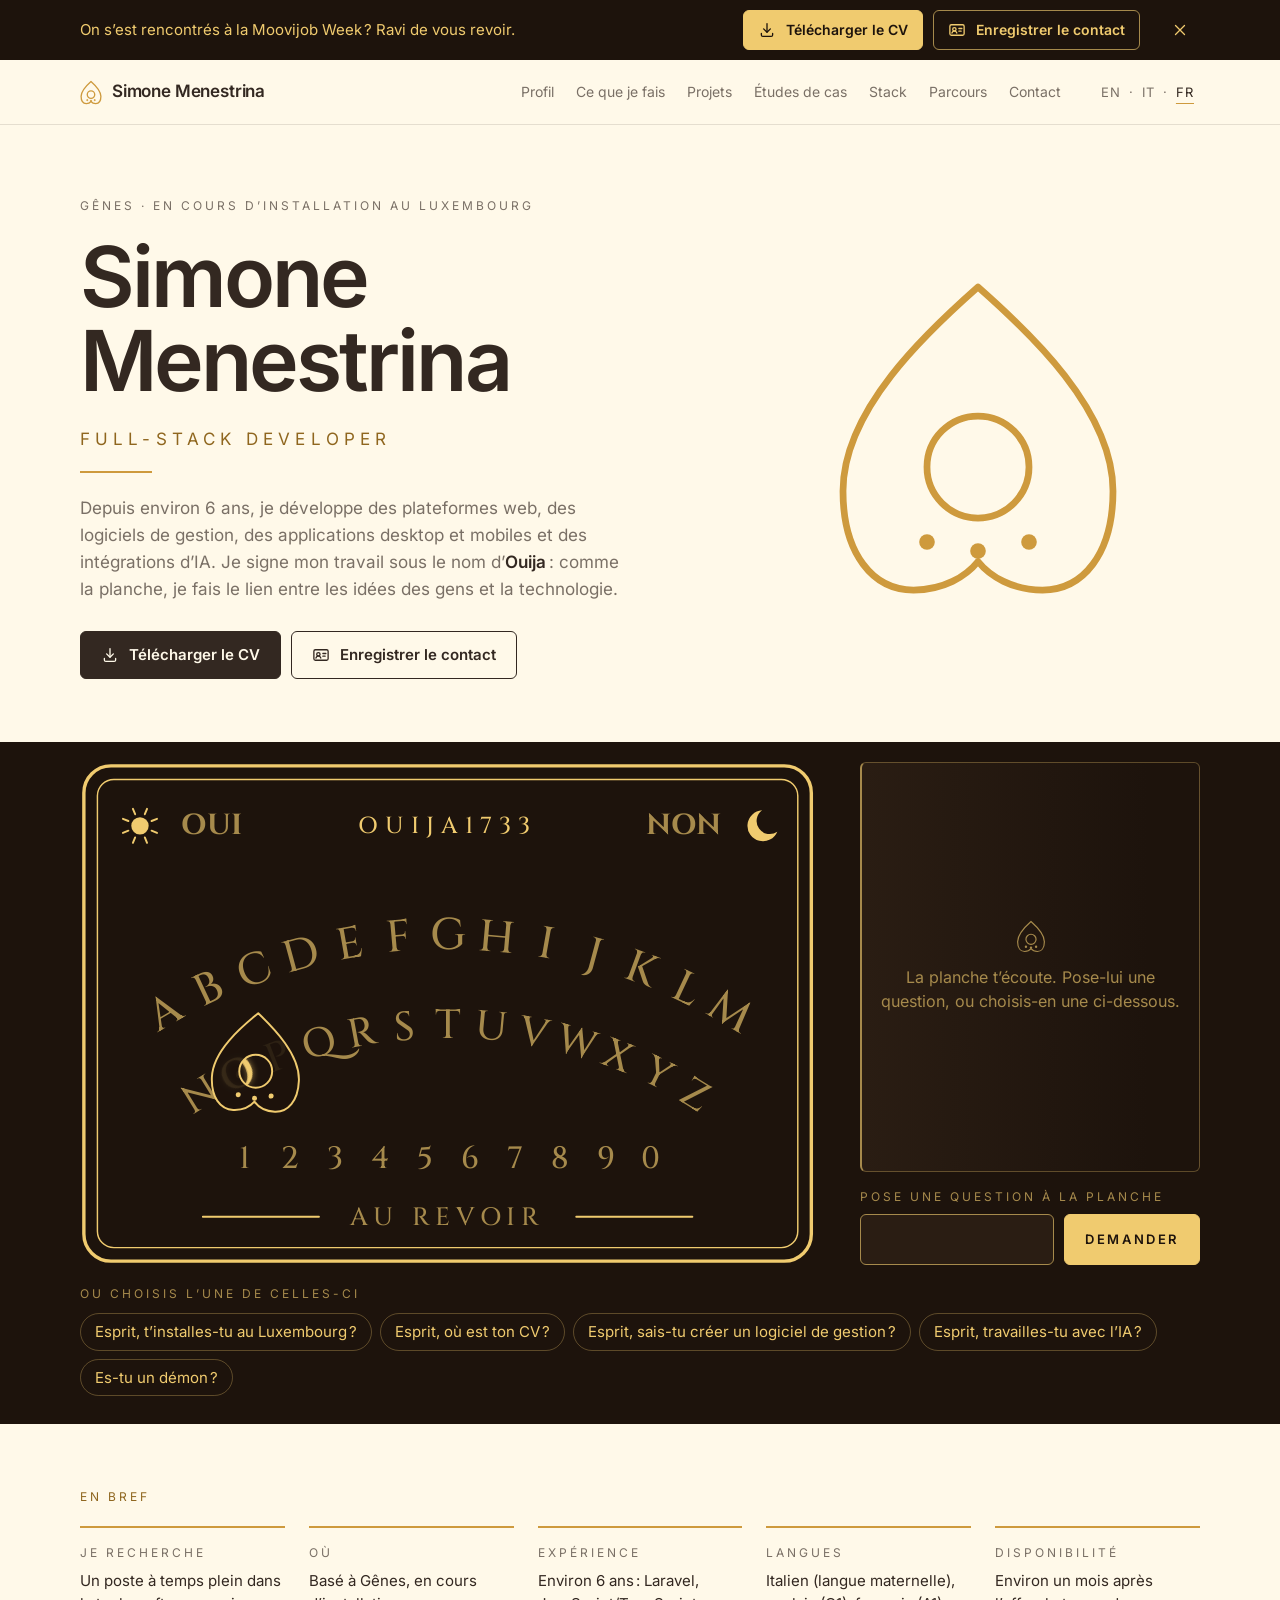
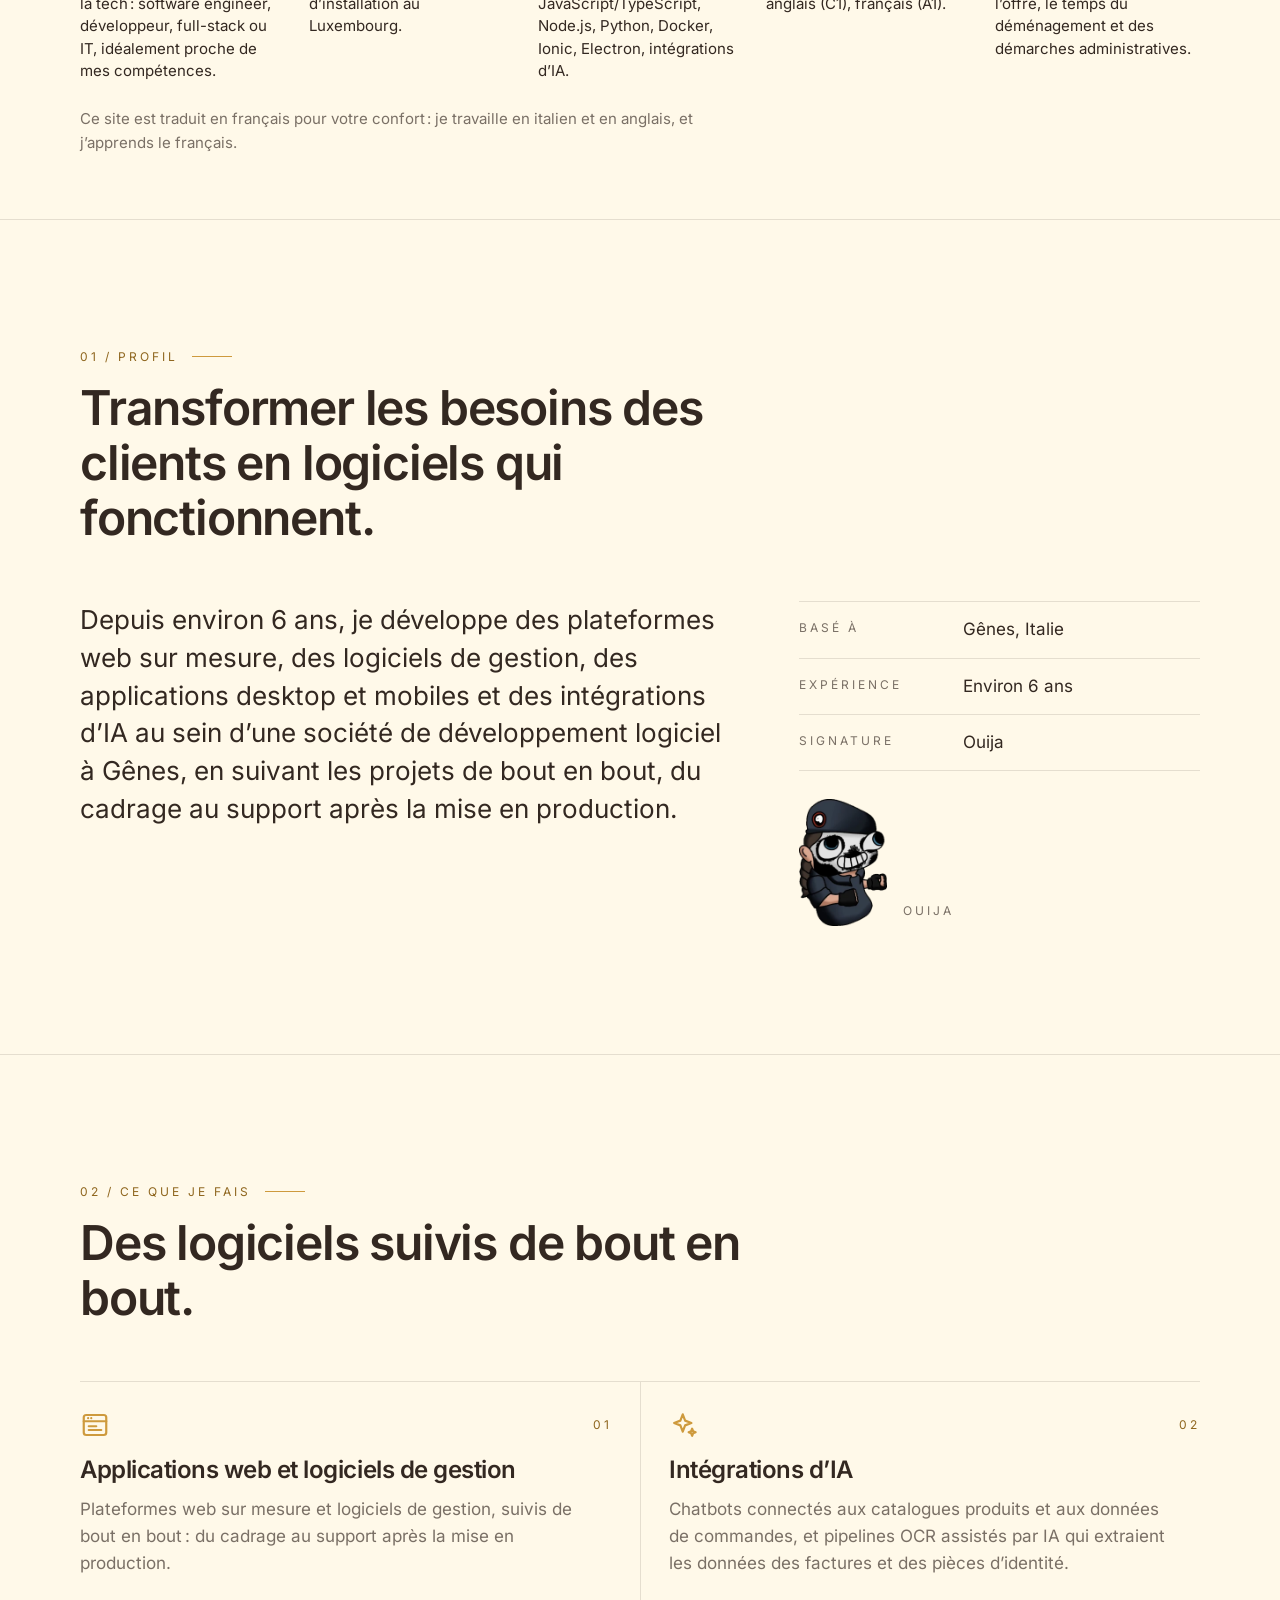
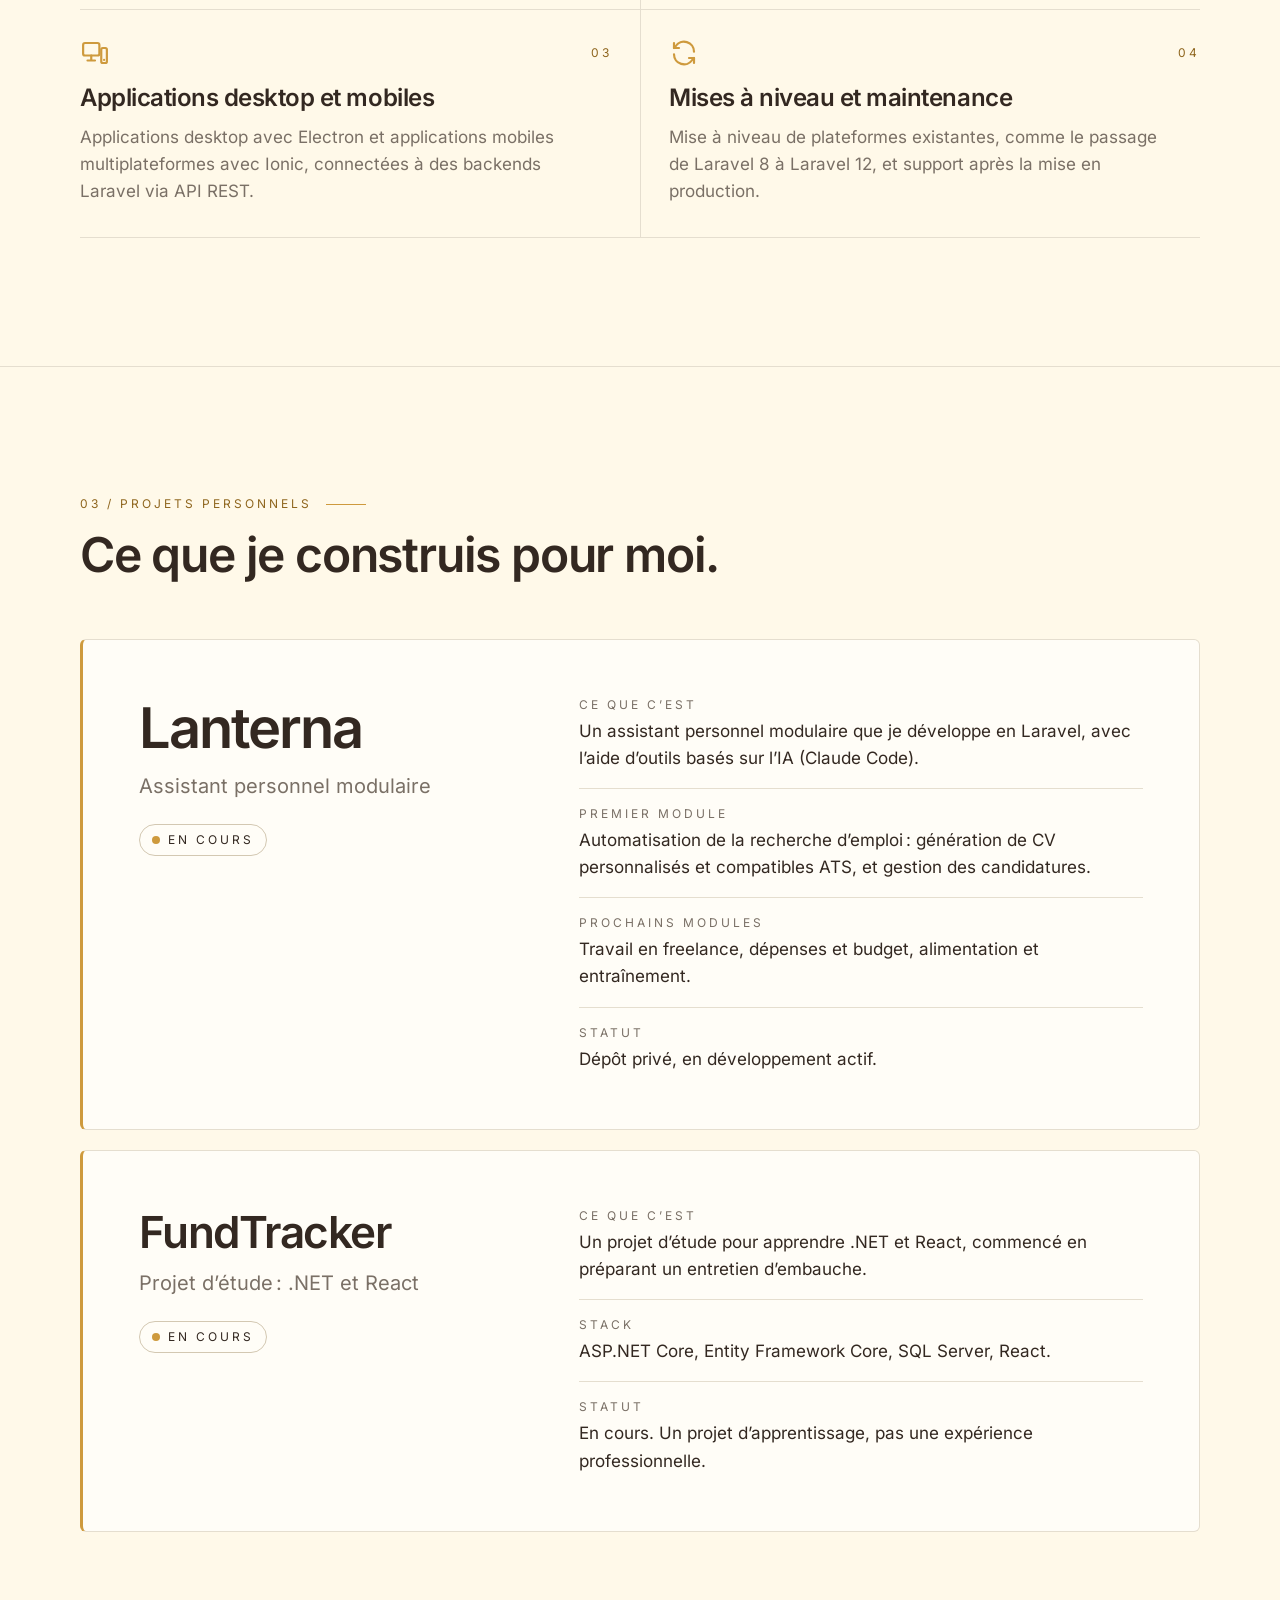
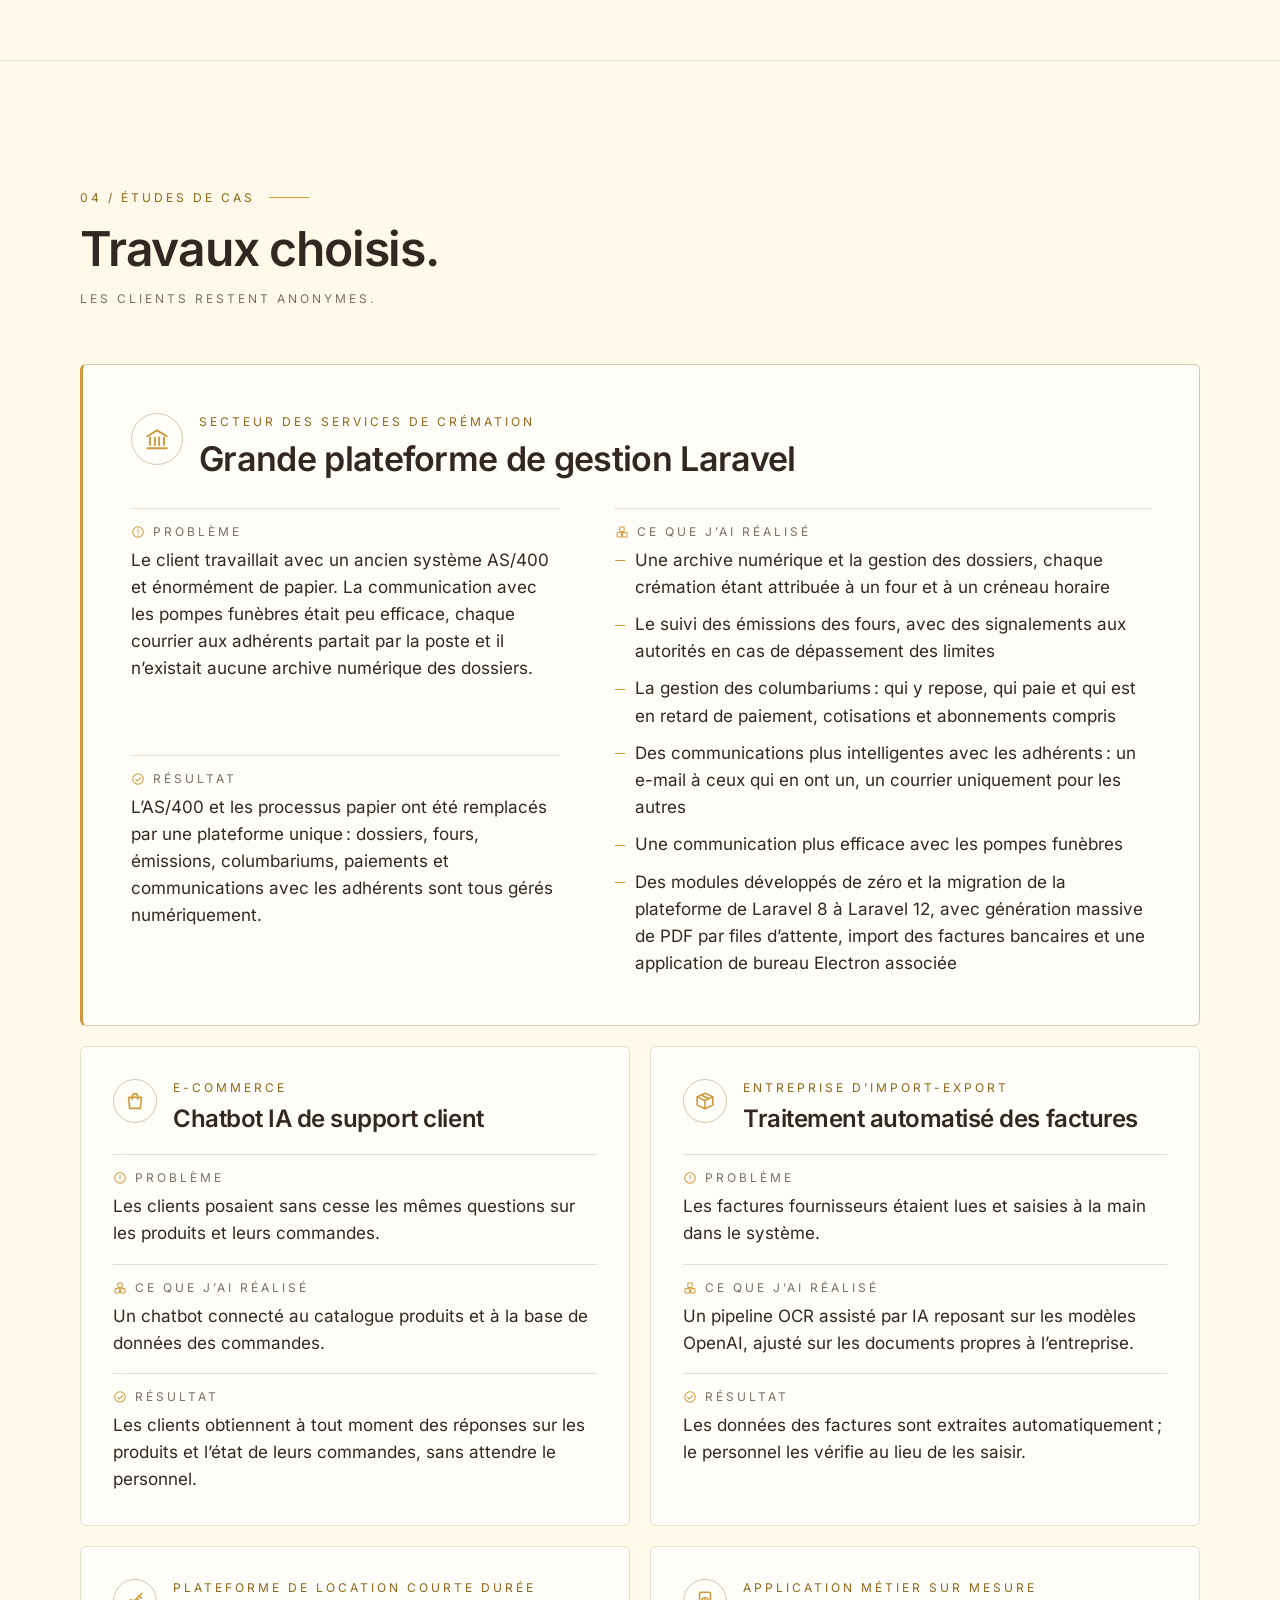
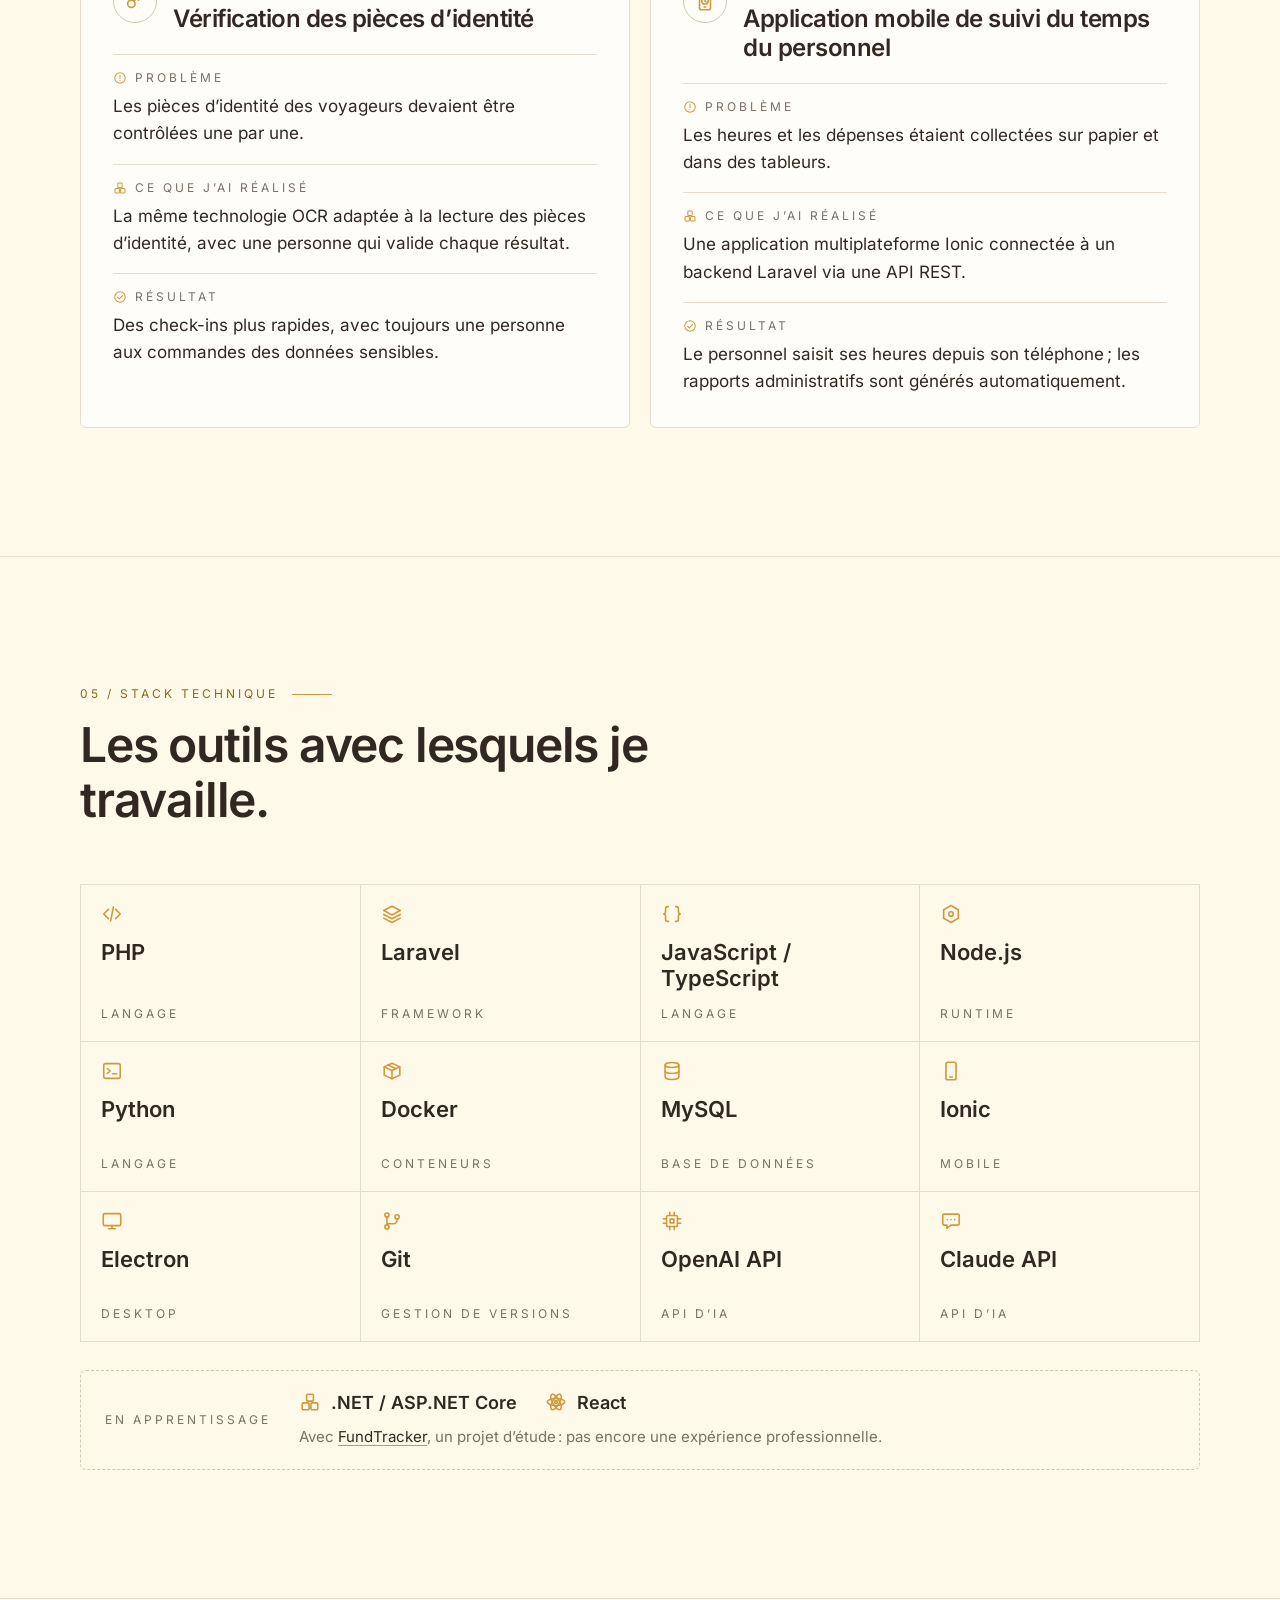
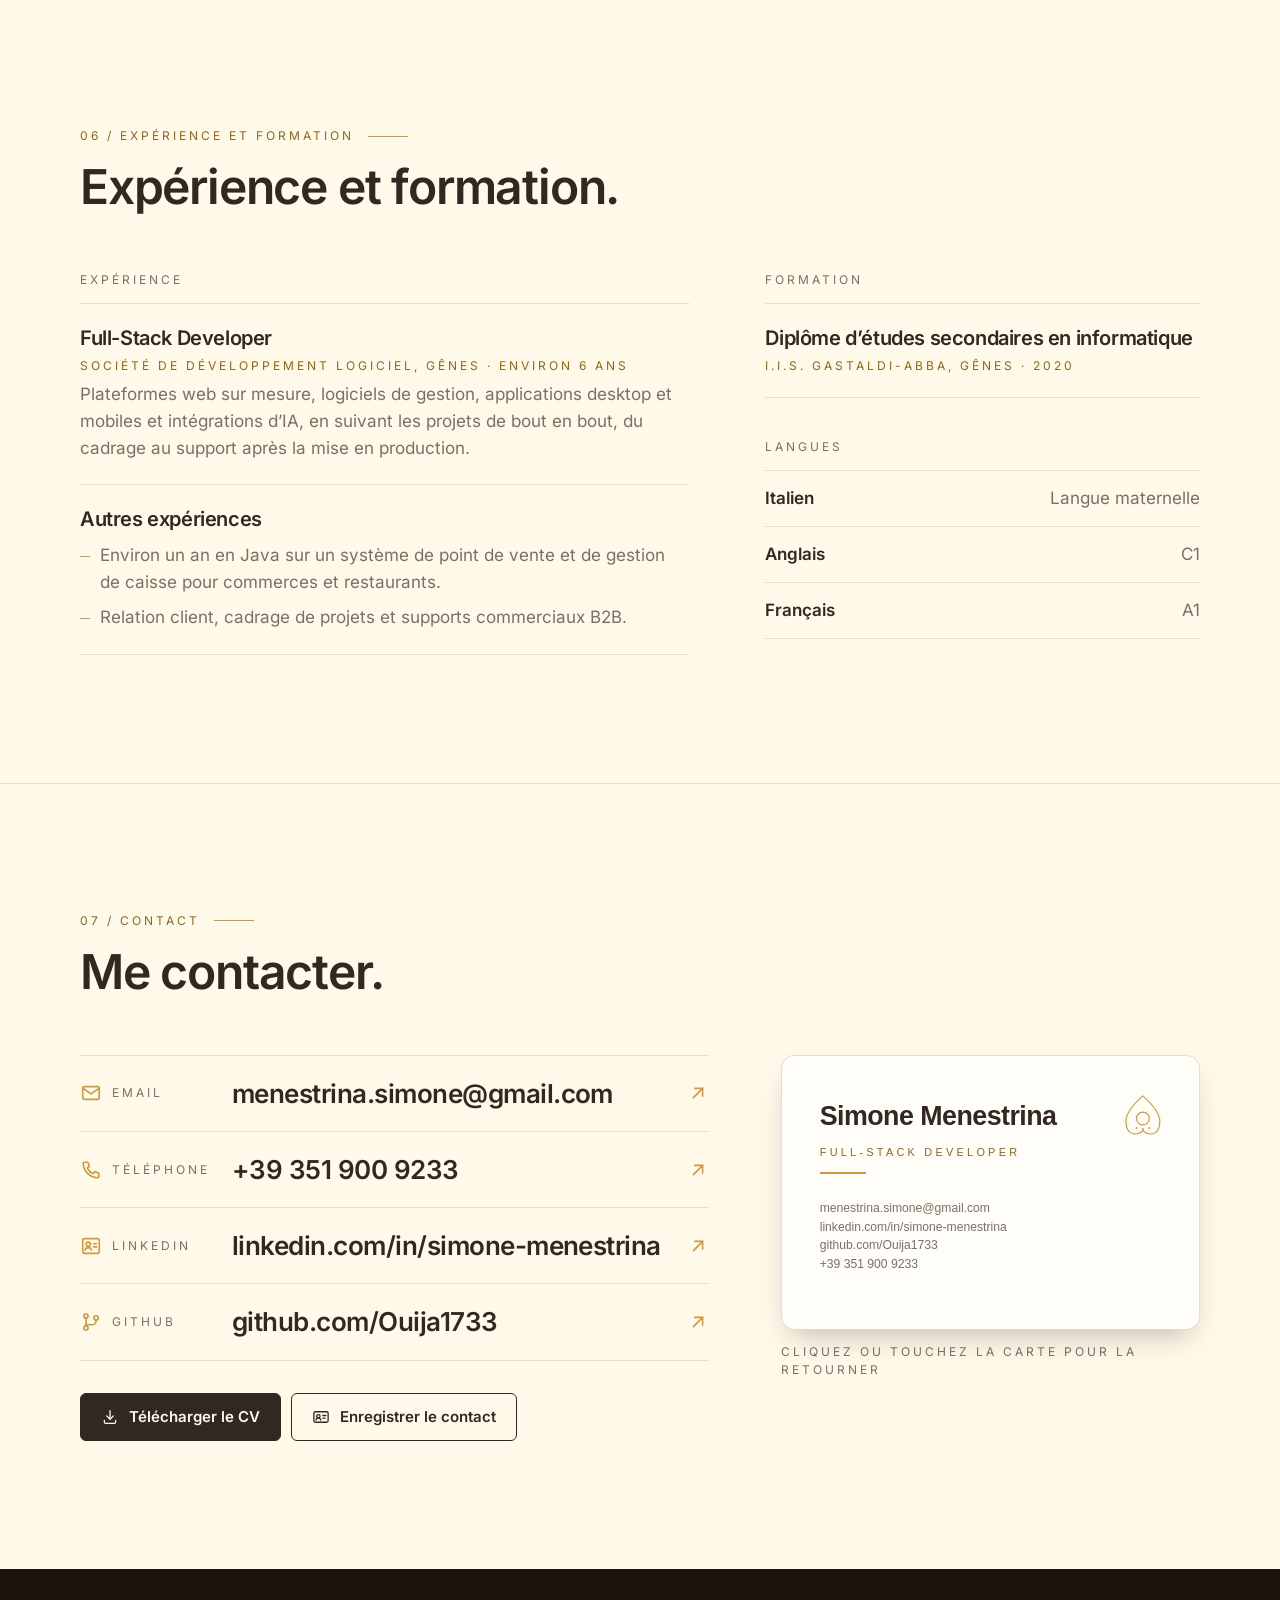
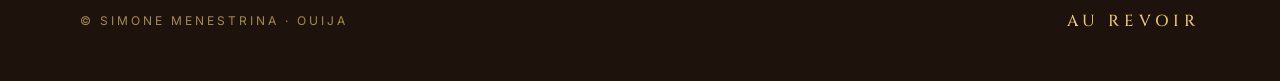
==== commit a0d894cc: "Add the CVs and link Download CV to each page's language - assets/cv/simone-menestrina-cv-{en,it,fr}" ====
--- a/fr/index.html
+++ b/fr/index.html
@@ -53,7 +53,7 @@
   <aside class="moovi" id="moovi" aria-label="Moovijob Week" data-from="2026-11-10" data-to="2026-12-15" hidden>
     <div class="wrap moovi-inner">
       <p class="moovi-text">On s’est rencontrés à la Moovijob Week ? Ravi de vous revoir.</p>
-      <div class="actions moovi-actions"><a class="btn" href="../assets/simone-menestrina.vcf"><svg class="icon icon-sm" viewBox="0 0 24 24" fill="none" stroke="currentColor" stroke-width="1.75" stroke-linecap="round" stroke-linejoin="round" aria-hidden="true" focusable="false"><rect x="2.5" y="5" width="19" height="14" rx="2"/><circle cx="8.5" cy="11" r="2.25"/><path d="M5.25 16a3.4 3.4 0 0 1 6.5 0"/><path d="M14.5 10h4M14.5 13.5h3"/></svg>Enregistrer le contact</a></div>
+      <div class="actions moovi-actions"><a class="btn" href="../assets/cv/simone-menestrina-cv-fr.pdf" download><svg class="icon icon-sm" viewBox="0 0 24 24" fill="none" stroke="currentColor" stroke-width="1.75" stroke-linecap="round" stroke-linejoin="round" aria-hidden="true" focusable="false"><path d="M12 3.5v11"/><path d="M7.5 10.5 12 15l4.5-4.5"/><path d="M4.5 16.5v2a2 2 0 0 0 2 2h11a2 2 0 0 0 2-2v-2"/></svg>Télécharger le CV</a><a class="btn" href="../assets/simone-menestrina.vcf"><svg class="icon icon-sm" viewBox="0 0 24 24" fill="none" stroke="currentColor" stroke-width="1.75" stroke-linecap="round" stroke-linejoin="round" aria-hidden="true" focusable="false"><rect x="2.5" y="5" width="19" height="14" rx="2"/><circle cx="8.5" cy="11" r="2.25"/><path d="M5.25 16a3.4 3.4 0 0 1 6.5 0"/><path d="M14.5 10h4M14.5 13.5h3"/></svg>Enregistrer le contact</a></div>
       <button class="moovi-close" type="button" aria-label="Fermer"><svg class="icon icon-sm" viewBox="0 0 24 24" fill="none" stroke="currentColor" stroke-width="1.75" stroke-linecap="round" aria-hidden="true" focusable="false"><path d="M6 6l12 12M18 6 6 18"/></svg></button>
     </div>
   </aside>
@@ -96,7 +96,7 @@
             <p class="hero-role caps" data-reveal style="--d: 180ms">Full-Stack Developer</p>
             <p class="hero-bridge" data-reveal style="--d: 270ms">Depuis environ 6 ans, je développe des plateformes web, des logiciels de gestion, des applications desktop et mobiles et des intégrations d’IA. Je signe mon travail sous le nom d’<strong>Ouija</strong> : comme la planche, je fais le lien entre les idées des gens et la technologie.</p>
             <p class="print-contacts">menestrina.simone@gmail.com · +39 351 900 9233 · linkedin.com/in/simone-menestrina · github.com/Ouija1733 · ouija1733.github.io</p>
-            <div class="actions hero-actions"><a class="btn" href="../assets/simone-menestrina.vcf"><svg class="icon icon-sm" viewBox="0 0 24 24" fill="none" stroke="currentColor" stroke-width="1.75" stroke-linecap="round" stroke-linejoin="round" aria-hidden="true" focusable="false"><rect x="2.5" y="5" width="19" height="14" rx="2"/><circle cx="8.5" cy="11" r="2.25"/><path d="M5.25 16a3.4 3.4 0 0 1 6.5 0"/><path d="M14.5 10h4M14.5 13.5h3"/></svg>Enregistrer le contact</a></div>
+            <div class="actions hero-actions"><a class="btn" href="../assets/cv/simone-menestrina-cv-fr.pdf" download><svg class="icon icon-sm" viewBox="0 0 24 24" fill="none" stroke="currentColor" stroke-width="1.75" stroke-linecap="round" stroke-linejoin="round" aria-hidden="true" focusable="false"><path d="M12 3.5v11"/><path d="M7.5 10.5 12 15l4.5-4.5"/><path d="M4.5 16.5v2a2 2 0 0 0 2 2h11a2 2 0 0 0 2-2v-2"/></svg>Télécharger le CV</a><a class="btn" href="../assets/simone-menestrina.vcf"><svg class="icon icon-sm" viewBox="0 0 24 24" fill="none" stroke="currentColor" stroke-width="1.75" stroke-linecap="round" stroke-linejoin="round" aria-hidden="true" focusable="false"><rect x="2.5" y="5" width="19" height="14" rx="2"/><circle cx="8.5" cy="11" r="2.25"/><path d="M5.25 16a3.4 3.4 0 0 1 6.5 0"/><path d="M14.5 10h4M14.5 13.5h3"/></svg>Enregistrer le contact</a></div>
           </div>
 
           <div class="hero-mark"><svg class="hero-planchette" viewBox="-50 -65 100 111" aria-hidden="true" focusable="false"><path class="pm-line" d="M0 -60C17 -45 45 -19 45 8C45 29 35 41 21.5 41C11.5 41 4 36.5 0 31.5C-4 36.5 -11.5 41 -21.5 41C-35 41 -45 29 -45 8C-45 -19 -17 -45 0 -60Z"/><circle class="pm-line" r="17"/><g class="pm-dots"><circle cx="-17" cy="25" r="2.6"/><circle cx="0" cy="28" r="2.6"/><circle cx="17" cy="25" r="2.6"/></g></svg></div>
@@ -144,7 +144,7 @@
 
           <div class="ask-answer" id="ask-answer" aria-live="polite"><p class="ask-idle">La planche t’écoute. Pose-lui une question, ou choisis-en une ci-dessous.</p></div>
 
-          <form class="ask" id="ask" autocomplete="off" data-faq="{&quot;topics&quot;: [{&quot;id&quot;: &quot;job&quot;, &quot;word&quot;: &quot;TEMPS PLEIN&quot;, &quot;text&quot;: &quot;Un poste à temps plein dans la tech : software engineer, développeur, full-stack ou IT, idéalement proche de ce que je fais déjà.&quot;, &quot;keywords&quot;: [&quot;cherches&quot;, &quot;cherchez&quot;, &quot;recherche*&quot;, &quot;poste*&quot;, &quot;emploi*&quot;, &quot;travail&quot;, &quot;job*&quot;, &quot;role*&quot;, &quot;opportunit*&quot;, &quot;temps plein&quot;, &quot;plein temps&quot;, &quot;cdi&quot;, &quot;carriere&quot;, &quot;embauch*&quot;, &quot;recrut*&quot;]}, {&quot;id&quot;: &quot;relocate&quot;, &quot;word&quot;: &quot;YES&quot;, &quot;text&quot;: &quot;Oui : je m’installe au Luxembourg, et c’est justement pour ça que j’y cherche du travail.&quot;, &quot;keywords&quot;: [&quot;luxembourg*&quot;, &quot;demenag*&quot;, &quot;installer&quot;, &quot;installes&quot;, &quot;installez&quot;, &quot;relocat*&quot;, &quot;frontalier*&quot;, &quot;frontiere*&quot;, &quot;etranger&quot;]}, {&quot;id&quot;: &quot;cv&quot;, &quot;word&quot;: &quot;CV&quot;, &quot;text&quot;: &quot;Imprime cette page : elle devient un CV propre. Ou écris-moi et je t’envoie le PDF.&quot;, &quot;keywords&quot;: [&quot;cv&quot;, &quot;curriculum*&quot;, &quot;resume*&quot;]}, {&quot;id&quot;: &quot;availability&quot;, &quot;word&quot;: &quot;1 MOIS&quot;, &quot;text&quot;: &quot;Environ un mois après l’offre, le temps du déménagement et des démarches administratives.&quot;, &quot;keywords&quot;: [&quot;disponib*&quot;, &quot;preavis&quot;, &quot;commencer&quot;, &quot;commences&quot;, &quot;commencez&quot;, &quot;demarrer&quot;, &quot;debut*&quot;, &quot;rejoindre&quot;, &quot;quand peux tu&quot;, &quot;quand pouvez vous&quot;]}, {&quot;id&quot;: &quot;french&quot;, &quot;word&quot;: &quot;A1&quot;, &quot;text&quot;: &quot;Un peu : français A1 pour l’instant. Le site est traduit pour ton confort ; je parle italien (langue maternelle) et anglais (C1).&quot;, &quot;keywords&quot;: [&quot;francais&quot;, &quot;french&quot;]}, {&quot;id&quot;: &quot;english&quot;, &quot;word&quot;: &quot;C1&quot;, &quot;text&quot;: &quot;Oui, C1. L’italien est ma langue maternelle, et mon français est au niveau A1.&quot;, &quot;keywords&quot;: [&quot;anglais&quot;, &quot;english&quot;]}, {&quot;id&quot;: &quot;fundtracker&quot;, &quot;word&quot;: &quot;ETUDE&quot;, &quot;text&quot;: &quot;FundTracker : un projet d’étude pour apprendre .NET et React (ASP.NET Core, EF Core, SQL Server). Encore en cours.&quot;, &quot;keywords&quot;: [&quot;fundtracker&quot;, &quot;fund tracker&quot;, &quot;net&quot;, &quot;dotnet&quot;, &quot;asp net&quot;, &quot;c sharp&quot;, &quot;csharp&quot;, &quot;react&quot;, &quot;entity framework&quot;, &quot;sql server&quot;, &quot;apprend*&quot;, &quot;etud*&quot;]}, {&quot;id&quot;: &quot;build&quot;, &quot;word&quot;: &quot;6 ANS&quot;, &quot;text&quot;: &quot;Je crée des applications web et des logiciels de gestion sur mesure depuis environ 6 ans, surtout avec Laravel.&quot;, &quot;keywords&quot;: [&quot;logiciel* de gestion&quot;, &quot;gestion&quot;, &quot;erp&quot;, &quot;crm&quot;, &quot;application* web&quot;, &quot;appli* web&quot;, &quot;web app*&quot;, &quot;webapp*&quot;, &quot;site&quot;, &quot;sites&quot;, &quot;site web&quot;, &quot;sites web&quot;, &quot;plateforme*&quot;, &quot;sur mesure&quot;, &quot;tableau* de bord&quot;, &quot;back office&quot;, &quot;backoffice&quot;, &quot;portail*&quot;, &quot;e commerce&quot;, &quot;ecommerce&quot;, &quot;logiciel* sur mesure&quot;, &quot;logiciel* metier*&quot;]}, {&quot;id&quot;: &quot;ai&quot;, &quot;word&quot;: &quot;IA&quot;, &quot;text&quot;: &quot;Tous les jours : chatbots, traitement de documents et automatisations connectées à de vraies données.&quot;, &quot;keywords&quot;: [&quot;ia&quot;, &quot;l ia&quot;, &quot;intelligence* artificielle*&quot;, &quot;chatbot*&quot;, &quot;chat bot*&quot;, &quot;gpt*&quot;, &quot;chatgpt&quot;, &quot;openai&quot;, &quot;claude&quot;, &quot;anthropic&quot;, &quot;llm*&quot;, &quot;ocr&quot;, &quot;machine learning&quot;, &quot;automatis*&quot;, &quot;automati*&quot;, &quot;agent*&quot;, &quot;bot&quot;, &quot;bots&quot;, &quot;prompt*&quot;, &quot;rag&quot;]}, {&quot;id&quot;: &quot;upgrade&quot;, &quot;word&quot;: &quot;FIX&quot;, &quot;text&quot;: &quot;J’ai migré une grande plateforme de Laravel 8 à 12, et je travaille volontiers sur du code existant.&quot;, &quot;keywords&quot;: [&quot;mise* a jour&quot;, &quot;mettre a jour&quot;, &quot;upgrad*&quot;, &quot;migr*&quot;, &quot;maintenance&quot;, &quot;maintenir&quot;, &quot;existant*&quot;, &quot;legacy&quot;, &quot;ancien*&quot;, &quot;vieux&quot;, &quot;refacto*&quot;, &quot;reprendre&quot;, &quot;reprise&quot;, &quot;support&quot;]}, {&quot;id&quot;: &quot;bug&quot;, &quot;word&quot;: &quot;FIX&quot;, &quot;text&quot;: &quot;Seulement ceux que je m’apprête à corriger.&quot;, &quot;keywords&quot;: [&quot;bug*&quot;, &quot;bogue*&quot;, &quot;erreur*&quot;, &quot;plante*&quot;, &quot;crash*&quot;, &quot;panne*&quot;, &quot;corrig*&quot;, &quot;fix*&quot;, &quot;debug*&quot;, &quot;probleme*&quot;, &quot;casse*&quot;]}, {&quot;id&quot;: &quot;tech&quot;, &quot;word&quot;: &quot;LARAVEL&quot;, &quot;text&quot;: &quot;PHP et Laravel couramment, plus JavaScript, Node.js, Python et Docker. Et l’italien et l’anglais, pour les vivants.&quot;, &quot;keywords&quot;: [&quot;laravel&quot;, &quot;php&quot;, &quot;javascript&quot;, &quot;js&quot;, &quot;typescript&quot;, &quot;ts&quot;, &quot;node*&quot;, &quot;python&quot;, &quot;docker&quot;, &quot;mysql&quot;, &quot;sql&quot;, &quot;stack*&quot;, &quot;technolog*&quot;, &quot;techno*&quot;, &quot;langage*&quot;, &quot;langue*&quot;, &quot;parles&quot;, &quot;framework*&quot;, &quot;outils&quot;, &quot;backend&quot;, &quot;frontend&quot;, &quot;full stack&quot;, &quot;fullstack&quot;, &quot;base* de donnee*&quot;, &quot;database&quot;, &quot;bdd&quot;, &quot;programmation&quot;, &quot;programmer&quot;, &quot;programmeur*&quot;, &quot;programmes en&quot;]}, {&quot;id&quot;: &quot;who&quot;, &quot;word&quot;: &quot;OUIJA&quot;, &quot;text&quot;: &quot;Ouija : la signature et l’alter ego de Simone. Le voici, sans la planche.&quot;, &quot;keywords&quot;: [&quot;qui es tu&quot;, &quot;qui etes vous&quot;, &quot;qui est&quot;, &quot;ton nom&quot;, &quot;comment tu t appelles&quot;, &quot;comment t appelles tu&quot;, &quot;nom&quot;, &quot;ouija&quot;, &quot;mascotte*&quot;, &quot;presente toi&quot;, &quot;crane*&quot;]}, {&quot;id&quot;: &quot;demon&quot;, &quot;word&quot;: &quot;CODE&quot;, &quot;text&quot;: &quot;Un démon du code.&quot;, &quot;keywords&quot;: [&quot;demon*&quot;, &quot;daemon*&quot;, &quot;diable*&quot;, &quot;satan*&quot;, &quot;fantome*&quot;, &quot;esprit*&quot;, &quot;possede*&quot;, &quot;malefi*&quot;, &quot;hante*&quot;, &quot;ame&quot;, &quot;ames&quot;, &quot;mort&quot;, &quot;morts&quot;, &quot;sorcier*&quot;, &quot;sorciere*&quot;]}, {&quot;id&quot;: &quot;where&quot;, &quot;word&quot;: &quot;GENOVA&quot;, &quot;text&quot;: &quot;À Gênes, en Italie, pour l’instant : je m’installe au Luxembourg.&quot;, &quot;keywords&quot;: [&quot;ou es tu&quot;, &quot;ou etes vous&quot;, &quot;ou habites&quot;, &quot;ou vis&quot;, &quot;ou travailles&quot;, &quot;ou te trouves&quot;, &quot;ou se trouve&quot;, &quot;ville&quot;, &quot;base&quot;, &quot;basee&quot;, &quot;situe*&quot;, &quot;distance&quot;, &quot;teletravail&quot;, &quot;remote&quot;, &quot;genes&quot;, &quot;genova&quot;, &quot;italie&quot;, &quot;pays&quot;, &quot;sur place&quot;]}, {&quot;id&quot;: &quot;apps&quot;, &quot;word&quot;: &quot;APP&quot;, &quot;text&quot;: &quot;Des applications de bureau avec Electron et des applications mobiles multiplateformes avec Ionic.&quot;, &quot;keywords&quot;: [&quot;app&quot;, &quot;apps&quot;, &quot;appli*&quot;, &quot;application*&quot;, &quot;mobile*&quot;, &quot;desktop&quot;, &quot;electron&quot;, &quot;ionic&quot;, &quot;android&quot;, &quot;ios&quot;, &quot;iphone&quot;, &quot;smartphone*&quot;, &quot;telephone*&quot;, &quot;tablette*&quot;]}, {&quot;id&quot;: &quot;price&quot;, &quot;word&quot;: &quot;CA DEPEND&quot;, &quot;text&quot;: &quot;Ça dépend du projet. Envoie-moi un e-mail et je te donnerai une estimation claire.&quot;, &quot;keywords&quot;: [&quot;prix&quot;, &quot;cout*&quot;, &quot;coute*&quot;, &quot;tarif*&quot;, &quot;budget*&quot;, &quot;devis&quot;, &quot;estimation*&quot;, &quot;combien&quot;, &quot;pay*&quot;, &quot;argent&quot;, &quot;euro*&quot;, &quot;cher&quot;, &quot;chere&quot;, &quot;delai*&quot;, &quot;temps&quot;, &quot;quand&quot;, &quot;duree&quot;, &quot;heure*&quot;, &quot;jour&quot;, &quot;jours&quot;, &quot;semaine*&quot;, &quot;mois&quot;, &quot;rapide*&quot;]}, {&quot;id&quot;: &quot;contact&quot;, &quot;word&quot;: &quot;SALUT&quot;, &quot;text&quot;: &quot;E-mail, téléphone ou LinkedIn : tout est en bas de la page. Ou touche Enregistrer le contact.&quot;, &quot;keywords&quot;: [&quot;contact*&quot;, &quot;email*&quot;, &quot;e mail&quot;, &quot;mail&quot;, &quot;courriel&quot;, &quot;ecrire&quot;, &quot;ecris&quot;, &quot;joindre&quot;, &quot;linkedin&quot;, &quot;github&quot;, &quot;appeler&quot;, &quot;parler&quot;, &quot;collabor*&quot;, &quot;travailler ensemble&quot;]}, {&quot;id&quot;: &quot;lanterna&quot;, &quot;word&quot;: &quot;LANTERNA&quot;, &quot;text&quot;: &quot;Mon assistant personnel en Laravel, encore en cours de développement. Son nom vient du phare de Gênes.&quot;, &quot;keywords&quot;: [&quot;lanterna&quot;, &quot;lanterne&quot;, &quot;assistant&quot;, &quot;projet personnel&quot;, &quot;projets personnels&quot;, &quot;phare&quot;]}, {&quot;id&quot;: &quot;coffee&quot;, &quot;word&quot;: &quot;CAFE&quot;, &quot;text&quot;: &quot;Toujours.&quot;, &quot;keywords&quot;: [&quot;cafe*&quot;, &quot;expresso*&quot;, &quot;espresso*&quot;, &quot;cappuccino*&quot;, &quot;cafeine&quot;]}], &quot;fallback&quot;: {&quot;word&quot;: &quot;REDEMANDE&quot;, &quot;text&quot;: &quot;Les esprits n’ont pas compris. Essaie l’une des questions ci-dessous.&quot;}}" data-prefix="La planche répond :" data-empty="Écris d’abord une question." data-spelling="Les esprits épellent la réponse" data-mascot="../assets/ouija-small.webp" data-mascot-alt="Ouija, la mascotte de Simone : un personnage de bande dessinée avec un béret sombre, un visage blanc en forme de crâne, une longue tresse et des mitaines.">
+          <form class="ask" id="ask" autocomplete="off" data-faq="{&quot;topics&quot;: [{&quot;id&quot;: &quot;job&quot;, &quot;word&quot;: &quot;TEMPS PLEIN&quot;, &quot;text&quot;: &quot;Un poste à temps plein dans la tech : software engineer, développeur, full-stack ou IT, idéalement proche de ce que je fais déjà.&quot;, &quot;keywords&quot;: [&quot;cherches&quot;, &quot;cherchez&quot;, &quot;recherche*&quot;, &quot;poste*&quot;, &quot;emploi*&quot;, &quot;travail&quot;, &quot;job*&quot;, &quot;role*&quot;, &quot;opportunit*&quot;, &quot;temps plein&quot;, &quot;plein temps&quot;, &quot;cdi&quot;, &quot;carriere&quot;, &quot;embauch*&quot;, &quot;recrut*&quot;]}, {&quot;id&quot;: &quot;relocate&quot;, &quot;word&quot;: &quot;YES&quot;, &quot;text&quot;: &quot;Oui : je m’installe au Luxembourg, et c’est justement pour ça que j’y cherche du travail.&quot;, &quot;keywords&quot;: [&quot;luxembourg*&quot;, &quot;demenag*&quot;, &quot;installer&quot;, &quot;installes&quot;, &quot;installez&quot;, &quot;relocat*&quot;, &quot;frontalier*&quot;, &quot;frontiere*&quot;, &quot;etranger&quot;]}, {&quot;id&quot;: &quot;cv&quot;, &quot;word&quot;: &quot;CV&quot;, &quot;text&quot;: &quot;En haut de la page, à côté de Enregistrer le contact.&quot;, &quot;keywords&quot;: [&quot;cv&quot;, &quot;curriculum*&quot;, &quot;resume*&quot;]}, {&quot;id&quot;: &quot;availability&quot;, &quot;word&quot;: &quot;1 MOIS&quot;, &quot;text&quot;: &quot;Environ un mois après l’offre, le temps du déménagement et des démarches administratives.&quot;, &quot;keywords&quot;: [&quot;disponib*&quot;, &quot;preavis&quot;, &quot;commencer&quot;, &quot;commences&quot;, &quot;commencez&quot;, &quot;demarrer&quot;, &quot;debut*&quot;, &quot;rejoindre&quot;, &quot;quand peux tu&quot;, &quot;quand pouvez vous&quot;]}, {&quot;id&quot;: &quot;french&quot;, &quot;word&quot;: &quot;A1&quot;, &quot;text&quot;: &quot;Un peu : français A1 pour l’instant. Le site est traduit pour ton confort ; je parle italien (langue maternelle) et anglais (C1).&quot;, &quot;keywords&quot;: [&quot;francais&quot;, &quot;french&quot;]}, {&quot;id&quot;: &quot;english&quot;, &quot;word&quot;: &quot;C1&quot;, &quot;text&quot;: &quot;Oui, C1. L’italien est ma langue maternelle, et mon français est au niveau A1.&quot;, &quot;keywords&quot;: [&quot;anglais&quot;, &quot;english&quot;]}, {&quot;id&quot;: &quot;fundtracker&quot;, &quot;word&quot;: &quot;ETUDE&quot;, &quot;text&quot;: &quot;FundTracker : un projet d’étude pour apprendre .NET et React (ASP.NET Core, EF Core, SQL Server). Encore en cours.&quot;, &quot;keywords&quot;: [&quot;fundtracker&quot;, &quot;fund tracker&quot;, &quot;net&quot;, &quot;dotnet&quot;, &quot;asp net&quot;, &quot;c sharp&quot;, &quot;csharp&quot;, &quot;react&quot;, &quot;entity framework&quot;, &quot;sql server&quot;, &quot;apprend*&quot;, &quot;etud*&quot;]}, {&quot;id&quot;: &quot;build&quot;, &quot;word&quot;: &quot;6 ANS&quot;, &quot;text&quot;: &quot;Je crée des applications web et des logiciels de gestion sur mesure depuis environ 6 ans, surtout avec Laravel.&quot;, &quot;keywords&quot;: [&quot;logiciel* de gestion&quot;, &quot;gestion&quot;, &quot;erp&quot;, &quot;crm&quot;, &quot;application* web&quot;, &quot;appli* web&quot;, &quot;web app*&quot;, &quot;webapp*&quot;, &quot;site&quot;, &quot;sites&quot;, &quot;site web&quot;, &quot;sites web&quot;, &quot;plateforme*&quot;, &quot;sur mesure&quot;, &quot;tableau* de bord&quot;, &quot;back office&quot;, &quot;backoffice&quot;, &quot;portail*&quot;, &quot;e commerce&quot;, &quot;ecommerce&quot;, &quot;logiciel* sur mesure&quot;, &quot;logiciel* metier*&quot;]}, {&quot;id&quot;: &quot;ai&quot;, &quot;word&quot;: &quot;IA&quot;, &quot;text&quot;: &quot;Tous les jours : chatbots, traitement de documents et automatisations connectées à de vraies données.&quot;, &quot;keywords&quot;: [&quot;ia&quot;, &quot;l ia&quot;, &quot;intelligence* artificielle*&quot;, &quot;chatbot*&quot;, &quot;chat bot*&quot;, &quot;gpt*&quot;, &quot;chatgpt&quot;, &quot;openai&quot;, &quot;claude&quot;, &quot;anthropic&quot;, &quot;llm*&quot;, &quot;ocr&quot;, &quot;machine learning&quot;, &quot;automatis*&quot;, &quot;automati*&quot;, &quot;agent*&quot;, &quot;bot&quot;, &quot;bots&quot;, &quot;prompt*&quot;, &quot;rag&quot;]}, {&quot;id&quot;: &quot;upgrade&quot;, &quot;word&quot;: &quot;FIX&quot;, &quot;text&quot;: &quot;J’ai migré une grande plateforme de Laravel 8 à 12, et je travaille volontiers sur du code existant.&quot;, &quot;keywords&quot;: [&quot;mise* a jour&quot;, &quot;mettre a jour&quot;, &quot;upgrad*&quot;, &quot;migr*&quot;, &quot;maintenance&quot;, &quot;maintenir&quot;, &quot;existant*&quot;, &quot;legacy&quot;, &quot;ancien*&quot;, &quot;vieux&quot;, &quot;refacto*&quot;, &quot;reprendre&quot;, &quot;reprise&quot;, &quot;support&quot;]}, {&quot;id&quot;: &quot;bug&quot;, &quot;word&quot;: &quot;FIX&quot;, &quot;text&quot;: &quot;Seulement ceux que je m’apprête à corriger.&quot;, &quot;keywords&quot;: [&quot;bug*&quot;, &quot;bogue*&quot;, &quot;erreur*&quot;, &quot;plante*&quot;, &quot;crash*&quot;, &quot;panne*&quot;, &quot;corrig*&quot;, &quot;fix*&quot;, &quot;debug*&quot;, &quot;probleme*&quot;, &quot;casse*&quot;]}, {&quot;id&quot;: &quot;tech&quot;, &quot;word&quot;: &quot;LARAVEL&quot;, &quot;text&quot;: &quot;PHP et Laravel couramment, plus JavaScript, Node.js, Python et Docker. Et l’italien et l’anglais, pour les vivants.&quot;, &quot;keywords&quot;: [&quot;laravel&quot;, &quot;php&quot;, &quot;javascript&quot;, &quot;js&quot;, &quot;typescript&quot;, &quot;ts&quot;, &quot;node*&quot;, &quot;python&quot;, &quot;docker&quot;, &quot;mysql&quot;, &quot;sql&quot;, &quot;stack*&quot;, &quot;technolog*&quot;, &quot;techno*&quot;, &quot;langage*&quot;, &quot;langue*&quot;, &quot;parles&quot;, &quot;framework*&quot;, &quot;outils&quot;, &quot;backend&quot;, &quot;frontend&quot;, &quot;full stack&quot;, &quot;fullstack&quot;, &quot;base* de donnee*&quot;, &quot;database&quot;, &quot;bdd&quot;, &quot;programmation&quot;, &quot;programmer&quot;, &quot;programmeur*&quot;, &quot;programmes en&quot;]}, {&quot;id&quot;: &quot;who&quot;, &quot;word&quot;: &quot;OUIJA&quot;, &quot;text&quot;: &quot;Ouija : la signature et l’alter ego de Simone. Le voici, sans la planche.&quot;, &quot;keywords&quot;: [&quot;qui es tu&quot;, &quot;qui etes vous&quot;, &quot;qui est&quot;, &quot;ton nom&quot;, &quot;comment tu t appelles&quot;, &quot;comment t appelles tu&quot;, &quot;nom&quot;, &quot;ouija&quot;, &quot;mascotte*&quot;, &quot;presente toi&quot;, &quot;crane*&quot;]}, {&quot;id&quot;: &quot;demon&quot;, &quot;word&quot;: &quot;CODE&quot;, &quot;text&quot;: &quot;Un démon du code.&quot;, &quot;keywords&quot;: [&quot;demon*&quot;, &quot;daemon*&quot;, &quot;diable*&quot;, &quot;satan*&quot;, &quot;fantome*&quot;, &quot;esprit*&quot;, &quot;possede*&quot;, &quot;malefi*&quot;, &quot;hante*&quot;, &quot;ame&quot;, &quot;ames&quot;, &quot;mort&quot;, &quot;morts&quot;, &quot;sorcier*&quot;, &quot;sorciere*&quot;]}, {&quot;id&quot;: &quot;where&quot;, &quot;word&quot;: &quot;GENOVA&quot;, &quot;text&quot;: &quot;À Gênes, en Italie, pour l’instant : je m’installe au Luxembourg.&quot;, &quot;keywords&quot;: [&quot;ou es tu&quot;, &quot;ou etes vous&quot;, &quot;ou habites&quot;, &quot;ou vis&quot;, &quot;ou travailles&quot;, &quot;ou te trouves&quot;, &quot;ou se trouve&quot;, &quot;ville&quot;, &quot;base&quot;, &quot;basee&quot;, &quot;situe*&quot;, &quot;distance&quot;, &quot;teletravail&quot;, &quot;remote&quot;, &quot;genes&quot;, &quot;genova&quot;, &quot;italie&quot;, &quot;pays&quot;, &quot;sur place&quot;]}, {&quot;id&quot;: &quot;apps&quot;, &quot;word&quot;: &quot;APP&quot;, &quot;text&quot;: &quot;Des applications de bureau avec Electron et des applications mobiles multiplateformes avec Ionic.&quot;, &quot;keywords&quot;: [&quot;app&quot;, &quot;apps&quot;, &quot;appli*&quot;, &quot;application*&quot;, &quot;mobile*&quot;, &quot;desktop&quot;, &quot;electron&quot;, &quot;ionic&quot;, &quot;android&quot;, &quot;ios&quot;, &quot;iphone&quot;, &quot;smartphone*&quot;, &quot;telephone*&quot;, &quot;tablette*&quot;]}, {&quot;id&quot;: &quot;price&quot;, &quot;word&quot;: &quot;CA DEPEND&quot;, &quot;text&quot;: &quot;Ça dépend du projet. Envoie-moi un e-mail et je te donnerai une estimation claire.&quot;, &quot;keywords&quot;: [&quot;prix&quot;, &quot;cout*&quot;, &quot;coute*&quot;, &quot;tarif*&quot;, &quot;budget*&quot;, &quot;devis&quot;, &quot;estimation*&quot;, &quot;combien&quot;, &quot;pay*&quot;, &quot;argent&quot;, &quot;euro*&quot;, &quot;cher&quot;, &quot;chere&quot;, &quot;delai*&quot;, &quot;temps&quot;, &quot;quand&quot;, &quot;duree&quot;, &quot;heure*&quot;, &quot;jour&quot;, &quot;jours&quot;, &quot;semaine*&quot;, &quot;mois&quot;, &quot;rapide*&quot;]}, {&quot;id&quot;: &quot;contact&quot;, &quot;word&quot;: &quot;SALUT&quot;, &quot;text&quot;: &quot;E-mail, téléphone ou LinkedIn : tout est en bas de la page. Ou touche Enregistrer le contact.&quot;, &quot;keywords&quot;: [&quot;contact*&quot;, &quot;email*&quot;, &quot;e mail&quot;, &quot;mail&quot;, &quot;courriel&quot;, &quot;ecrire&quot;, &quot;ecris&quot;, &quot;joindre&quot;, &quot;linkedin&quot;, &quot;github&quot;, &quot;appeler&quot;, &quot;parler&quot;, &quot;collabor*&quot;, &quot;travailler ensemble&quot;]}, {&quot;id&quot;: &quot;lanterna&quot;, &quot;word&quot;: &quot;LANTERNA&quot;, &quot;text&quot;: &quot;Mon assistant personnel en Laravel, encore en cours de développement. Son nom vient du phare de Gênes.&quot;, &quot;keywords&quot;: [&quot;lanterna&quot;, &quot;lanterne&quot;, &quot;assistant&quot;, &quot;projet personnel&quot;, &quot;projets personnels&quot;, &quot;phare&quot;]}, {&quot;id&quot;: &quot;coffee&quot;, &quot;word&quot;: &quot;CAFE&quot;, &quot;text&quot;: &quot;Toujours.&quot;, &quot;keywords&quot;: [&quot;cafe*&quot;, &quot;expresso*&quot;, &quot;espresso*&quot;, &quot;cappuccino*&quot;, &quot;cafeine&quot;]}], &quot;fallback&quot;: {&quot;word&quot;: &quot;REDEMANDE&quot;, &quot;text&quot;: &quot;Les esprits n’ont pas compris. Essaie l’une des questions ci-dessous.&quot;}}" data-prefix="La planche répond :" data-empty="Écris d’abord une question." data-spelling="Les esprits épellent la réponse" data-mascot="../assets/ouija-small.webp" data-mascot-alt="Ouija, la mascotte de Simone : un personnage de bande dessinée avec un béret sombre, un visage blanc en forme de crâne, une longue tresse et des mitaines.">
             <label class="ask-label caps" for="ask-q">Pose une question à la planche</label>
             <div class="ask-row">
               <input class="ask-input" id="ask-q" name="q" type="text" maxlength="140" spellcheck="false">
@@ -186,7 +186,7 @@
           <h2 class="section-title" id="about-title" data-reveal style="--d: 70ms">Transformer les besoins des clients en logiciels qui fonctionnent.</h2>
         </div>
         <div class="about-grid">
-          <p class="lead" data-reveal><strong>Je transforme les besoins de mes clients en logiciels qui fonctionnent.</strong> Depuis environ 6 ans, je développe des plateformes web sur mesure, des logiciels de gestion, des applications desktop et mobiles et des intégrations d’IA au sein d’une société de développement logiciel à Gênes, en suivant les projets de bout en bout, du cadrage au support après la mise en production.</p>
+          <p class="lead" data-reveal>Depuis environ 6 ans, je développe des plateformes web sur mesure, des logiciels de gestion, des applications desktop et mobiles et des intégrations d’IA au sein d’une société de développement logiciel à Gênes, en suivant les projets de bout en bout, du cadrage au support après la mise en production.</p>
           <div class="about-side" data-reveal style="--d: 140ms">
             <dl class="facts">
             <div><dt class="caps">Basé à</dt><dd>Gênes, Italie</dd></div>
@@ -405,7 +405,7 @@
             <h3 class="caps">Formation</h3>
             <div class="entry">
               <h4>Diplôme d’études secondaires en informatique</h4>
-              <p class="meta caps">I.I.S. Gastaldi-Abba, Gênes · 2021</p>
+              <p class="meta caps">I.I.S. Gastaldi-Abba, Gênes · 2020</p>
             </div>
             <h3 class="caps exp-sub">Langues</h3>
             <dl class="langs">
@@ -432,7 +432,7 @@
           <li data-reveal style="--d: 140ms"><a href="https://www.linkedin.com/in/simone-menestrina/" target="_blank" rel="me noopener"><span class="contact-label caps"><svg class="icon" viewBox="0 0 24 24" fill="none" stroke="currentColor" stroke-width="1.75" stroke-linecap="round" stroke-linejoin="round" aria-hidden="true" focusable="false"><rect x="3" y="4" width="18" height="16" rx="2"/><circle cx="9" cy="10" r="2.25"/><path d="M5.5 16.5a3.6 3.6 0 0 1 7 0"/><path d="M15 9.5h3M15 13h3"/></svg>LinkedIn</span><span class="contact-value">linkedin.com/in/simone-menestrina</span><span class="sr-only"> (s’ouvre dans un nouvel onglet)</span><svg class="icon contact-arrow" viewBox="0 0 24 24" fill="none" stroke="currentColor" stroke-width="1.75" stroke-linecap="round" stroke-linejoin="round" aria-hidden="true" focusable="false"><path d="M7 17 17 7"/><path d="M8.5 7H17v8.5"/></svg></a></li>
           <li data-reveal style="--d: 210ms"><a href="https://github.com/Ouija1733" target="_blank" rel="me noopener"><span class="contact-label caps"><svg class="icon" viewBox="0 0 24 24" fill="none" stroke="currentColor" stroke-width="1.75" stroke-linecap="round" stroke-linejoin="round" aria-hidden="true" focusable="false"><circle cx="6.5" cy="5.5" r="2.25"/><circle cx="6.5" cy="18.5" r="2.25"/><circle cx="17.5" cy="7.5" r="2.25"/><path d="M6.5 7.75v8.5"/><path d="M17.5 9.75V11a4 4 0 0 1-4 4h-3a4 4 0 0 0-4 1"/></svg>GitHub</span><span class="contact-value">github.com/Ouija1733</span><span class="sr-only"> (s’ouvre dans un nouvel onglet)</span><svg class="icon contact-arrow" viewBox="0 0 24 24" fill="none" stroke="currentColor" stroke-width="1.75" stroke-linecap="round" stroke-linejoin="round" aria-hidden="true" focusable="false"><path d="M7 17 17 7"/><path d="M8.5 7H17v8.5"/></svg></a></li>
             </ul>
-            <div class="actions contact-actions"><a class="btn" href="../assets/simone-menestrina.vcf"><svg class="icon icon-sm" viewBox="0 0 24 24" fill="none" stroke="currentColor" stroke-width="1.75" stroke-linecap="round" stroke-linejoin="round" aria-hidden="true" focusable="false"><rect x="2.5" y="5" width="19" height="14" rx="2"/><circle cx="8.5" cy="11" r="2.25"/><path d="M5.25 16a3.4 3.4 0 0 1 6.5 0"/><path d="M14.5 10h4M14.5 13.5h3"/></svg>Enregistrer le contact</a></div>
+            <div class="actions contact-actions"><a class="btn" href="../assets/cv/simone-menestrina-cv-fr.pdf" download><svg class="icon icon-sm" viewBox="0 0 24 24" fill="none" stroke="currentColor" stroke-width="1.75" stroke-linecap="round" stroke-linejoin="round" aria-hidden="true" focusable="false"><path d="M12 3.5v11"/><path d="M7.5 10.5 12 15l4.5-4.5"/><path d="M4.5 16.5v2a2 2 0 0 0 2 2h11a2 2 0 0 0 2-2v-2"/></svg>Télécharger le CV</a><a class="btn" href="../assets/simone-menestrina.vcf"><svg class="icon icon-sm" viewBox="0 0 24 24" fill="none" stroke="currentColor" stroke-width="1.75" stroke-linecap="round" stroke-linejoin="round" aria-hidden="true" focusable="false"><rect x="2.5" y="5" width="19" height="14" rx="2"/><circle cx="8.5" cy="11" r="2.25"/><path d="M5.25 16a3.4 3.4 0 0 1 6.5 0"/><path d="M14.5 10h4M14.5 13.5h3"/></svg>Enregistrer le contact</a></div>
           </div>
 
           <figure class="bizcard-wrap" data-reveal style="--d: 140ms">
--- a/assets/css/style.css
+++ b/assets/css/style.css
@@ -427,9 +427,10 @@
 
 /* ---------- Hero ---------- */
 
+/* Spacing and sizes follow the window height too, so short laptop screens get a compact hero */
 .hero {
   position: relative;
-  padding: clamp(40px, 7vw, 88px) 0 clamp(40px, 6vw, 72px);
+  padding: clamp(28px, min(7vw, 8vh), 88px) 0 clamp(32px, min(6vw, 7vh), 72px);
 }
 
 .hero-grid {
@@ -445,7 +446,7 @@
 }
 
 .hero-name {
-  font-size: clamp(2.75rem, 7.5vw, 5.25rem);
+  font-size: clamp(2.75rem, min(7.5vw, 11vh), 5.25rem);
   font-weight: 600;
   letter-spacing: -0.035em;
   line-height: 1;
@@ -480,7 +481,7 @@
 /* The big planchette on the right, like the mark on the front of the card */
 .hero-mark {
   justify-self: center;
-  width: min(100%, 300px);
+  width: min(100%, 300px, 40vh);
   color: var(--gold);
 }
 
@@ -578,36 +579,6 @@
   .board { --board-max: calc((100svh - var(--header-h) - 340px) * 760 / 520); }
 }
 
-/* Side by side (desktop, laptop, tablets and phones in landscape): the board takes the full
-   height below the header and the answer and the form sit in a column on its right. */
-@media (min-width: 900px), (min-width: 640px) and (orientation: landscape) {
-  .board-section { padding: 20px 0; }
-
-  .board {
-    --board-max: calc((100vh - var(--header-h) - 40px) * 760 / 520);
-    max-width: none;
-    display: grid;
-    grid-template-columns: minmax(0, min(760px, max(320px, var(--board-max)))) minmax(240px, 340px);
-    grid-template-rows: auto 1fr;
-    justify-content: center;
-    align-items: start;
-    column-gap: clamp(24px, 3.5vw, 48px);
-  }
-
-  /* Top-aligned: if the column on the right runs longer, the board still starts under the header */
-  .board-svg { grid-column: 1; grid-row: 1 / span 2; align-self: start; }
-  .ask-answer { grid-column: 2; grid-row: 1; margin: 0 0 18px; }
-  .ask { grid-column: 2; grid-row: 2; align-self: start; margin: 0; }
-
-  .ask-guided ul { flex-direction: column; align-items: flex-start; gap: 6px; }
-  .ask-chip { padding: 6px 12px; font-size: 0.875rem; }
-}
-
-@supports (height: 100svh) {
-  @media (min-width: 900px), (min-width: 640px) and (orientation: landscape) {
-    .board { --board-max: calc((100svh - var(--header-h) - 40px) * 760 / 520); }
-  }
-}
 
 .board-svg {
   display: block;
@@ -742,12 +713,13 @@
    an invitation at rest, "spelling..." while the planchette moves, then the answer. */
 .ask-answer {
   --lines: 5;
+  --plaque-h: calc(var(--lines) * 1.5rem + 1.125rem + 6px + 30px);
   position: relative;
   display: flex;
   flex-direction: column;
   justify-content: center;
   gap: 6px;
-  height: calc(var(--lines) * 1.5rem + 1.125rem + 6px + 30px);
+  height: var(--plaque-h);
   margin: 14px 0 16px;
   padding: 14px 18px;
   overflow: hidden;
@@ -761,7 +733,19 @@
 
 html:not(.js) .ask-answer { display: none; }
 
-.ask-idle { color: var(--candle-dim); }
+.ask-idle { color: var(--candle-dim); text-align: center; }
+
+/* A small planchette above the invitation; it breathes while the answer is being spelled */
+.ask-idle::before {
+  content: "";
+  display: block;
+  width: 30px;
+  height: 33px;
+  margin: 0 auto 12px;
+  background: url("data:image/svg+xml,%3Csvg xmlns='http://www.w3.org/2000/svg' viewBox='-50 -65 100 111'%3E%3Cg fill='none' stroke='%23A68A4C' stroke-width='4' stroke-linejoin='round'%3E%3Cpath d='M0 -60C17 -45 45 -19 45 8C45 29 35 41 21.5 41C11.5 41 4 36.5 0 31.5C-4 36.5 -11.5 41 -21.5 41C-35 41 -45 29 -45 8C-45 -19 -17 -45 0 -60Z'/%3E%3Ccircle r='17'/%3E%3C/g%3E%3Cg fill='%23A68A4C'%3E%3Ccircle cx='-17' cy='25' r='4'/%3E%3Ccircle cx='0' cy='28' r='4'/%3E%3Ccircle cx='17' cy='25' r='4'/%3E%3C/g%3E%3C/svg%3E") center / contain no-repeat;
+}
+
+.ask-spelling::before { animation: breathe 1.4s ease-in-out infinite; }
 
 /* "The spirits are spelling..." with three dots that breathe while the planchette moves */
 .ask-spelling::after {
@@ -841,6 +825,41 @@
 
 @media (max-width: 420px) {
   .ask-button { padding: 12px 14px; }
+}
+
+/* Side by side (desktop, laptop, tablets and phones in landscape): the board takes the full
+   height below the header. On its right, the question box sits level with the board's bottom
+   edge and the answer plaque fills the space above it, so the column is exactly as tall as the
+   board and the plaque's height never depends on the answer. The guided questions run in a
+   row under both. */
+@media (min-width: 900px), (min-width: 640px) and (orientation: landscape) {
+  .board-section { padding: 20px 0 28px; }
+
+  .board {
+    --board-max: calc((100vh - var(--header-h) - 40px) * 760 / 520);
+    max-width: none;
+    display: grid;
+    grid-template-columns: minmax(0, min(760px, max(320px, var(--board-max)))) minmax(240px, 340px);
+    grid-template-rows: 1fr auto auto auto;
+    justify-content: center;
+    column-gap: clamp(24px, 3.5vw, 48px);
+  }
+
+  /* The form's parts become grid items of the board */
+  .js .ask { display: contents; }
+
+  /* aspect-ratio lets the grid know the board's height when it sizes the rows */
+  .board-svg { grid-column: 1; grid-row: 1 / span 3; align-self: start; aspect-ratio: 760 / 520; }
+  .ask-answer { grid-column: 2; grid-row: 1; height: auto; min-height: var(--plaque-h); margin: 0 0 16px; }
+  .ask-label { grid-column: 2; grid-row: 2; margin-bottom: 8px; }
+  .ask-row { grid-column: 2; grid-row: 3; align-self: end; }
+  .ask-guided { grid-column: 1 / -1; grid-row: 4; margin-top: 20px; }
+}
+
+@supports (height: 100svh) {
+  @media (min-width: 900px), (min-width: 640px) and (orientation: landscape) {
+    .board { --board-max: calc((100svh - var(--header-h) - 40px) * 760 / 520); }
+  }
 }
 
 /* ---------- Recruiter snapshot: readable in ten seconds ---------- */
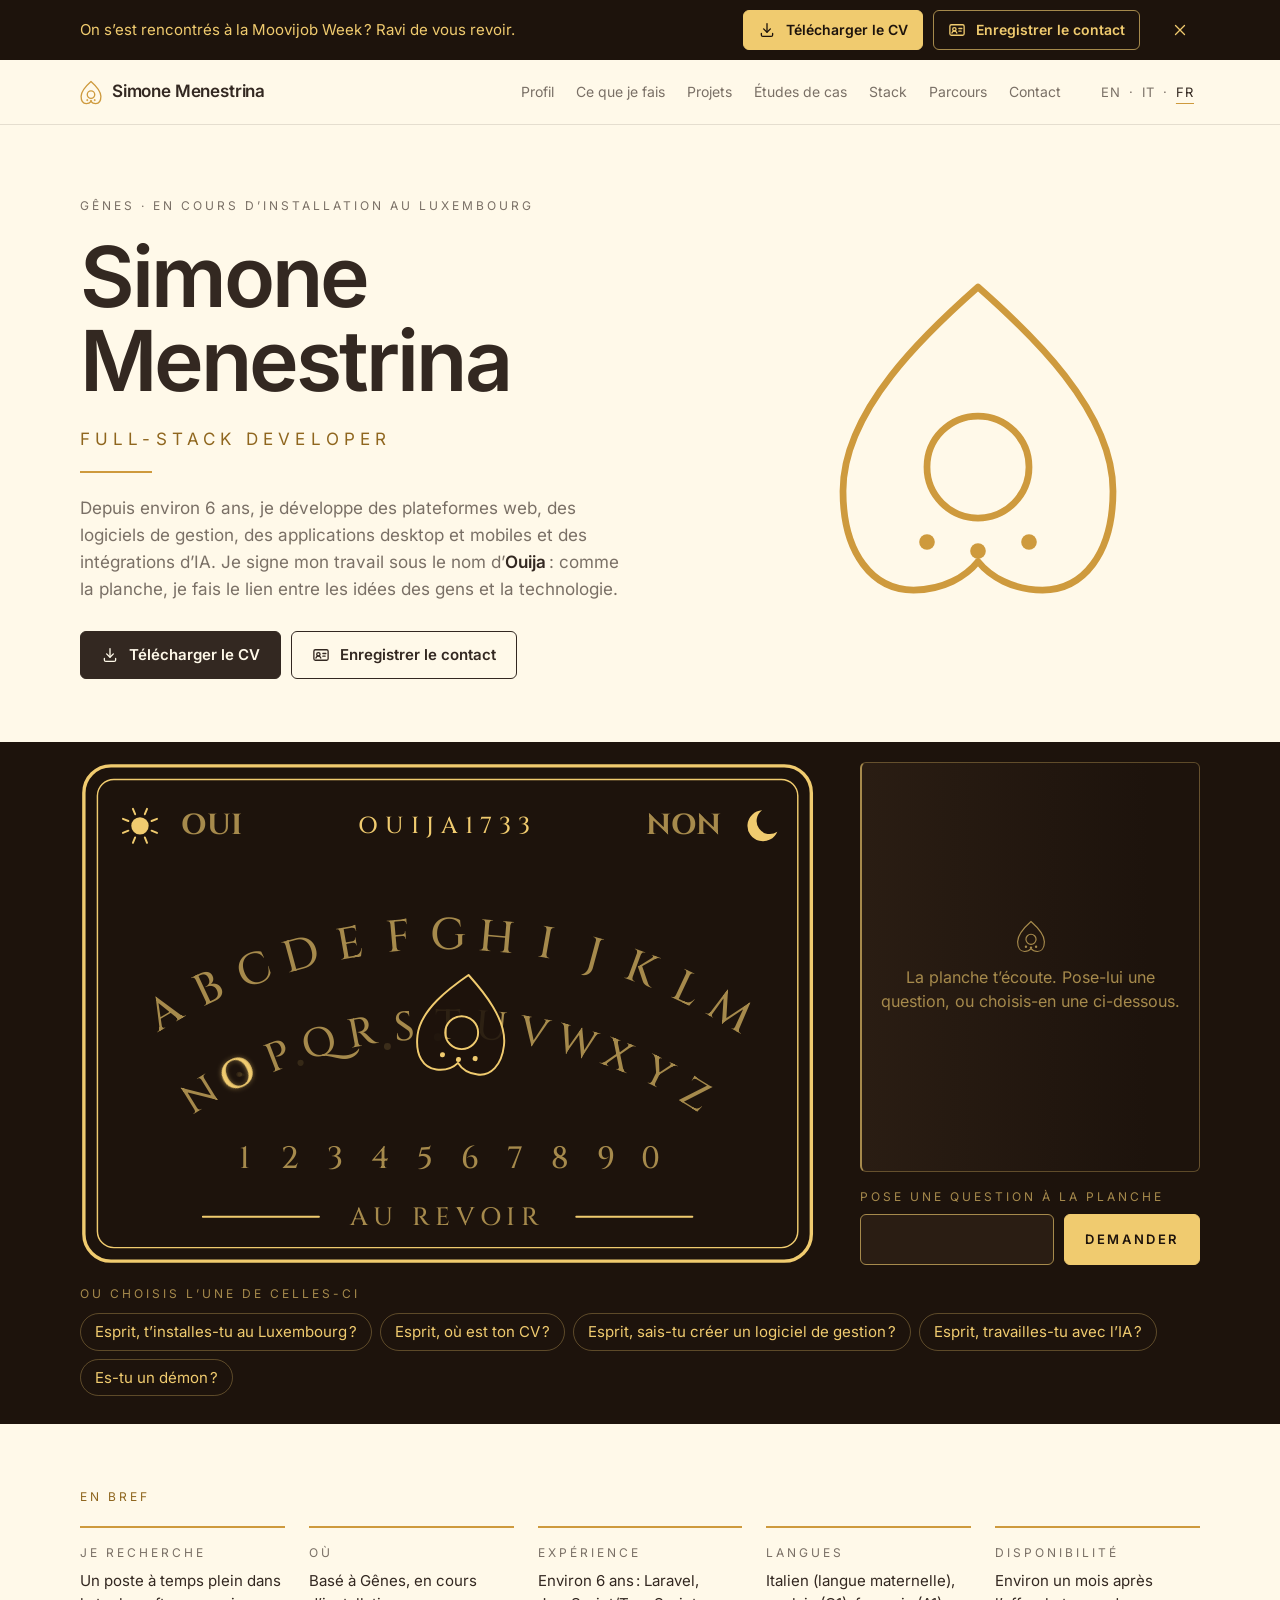
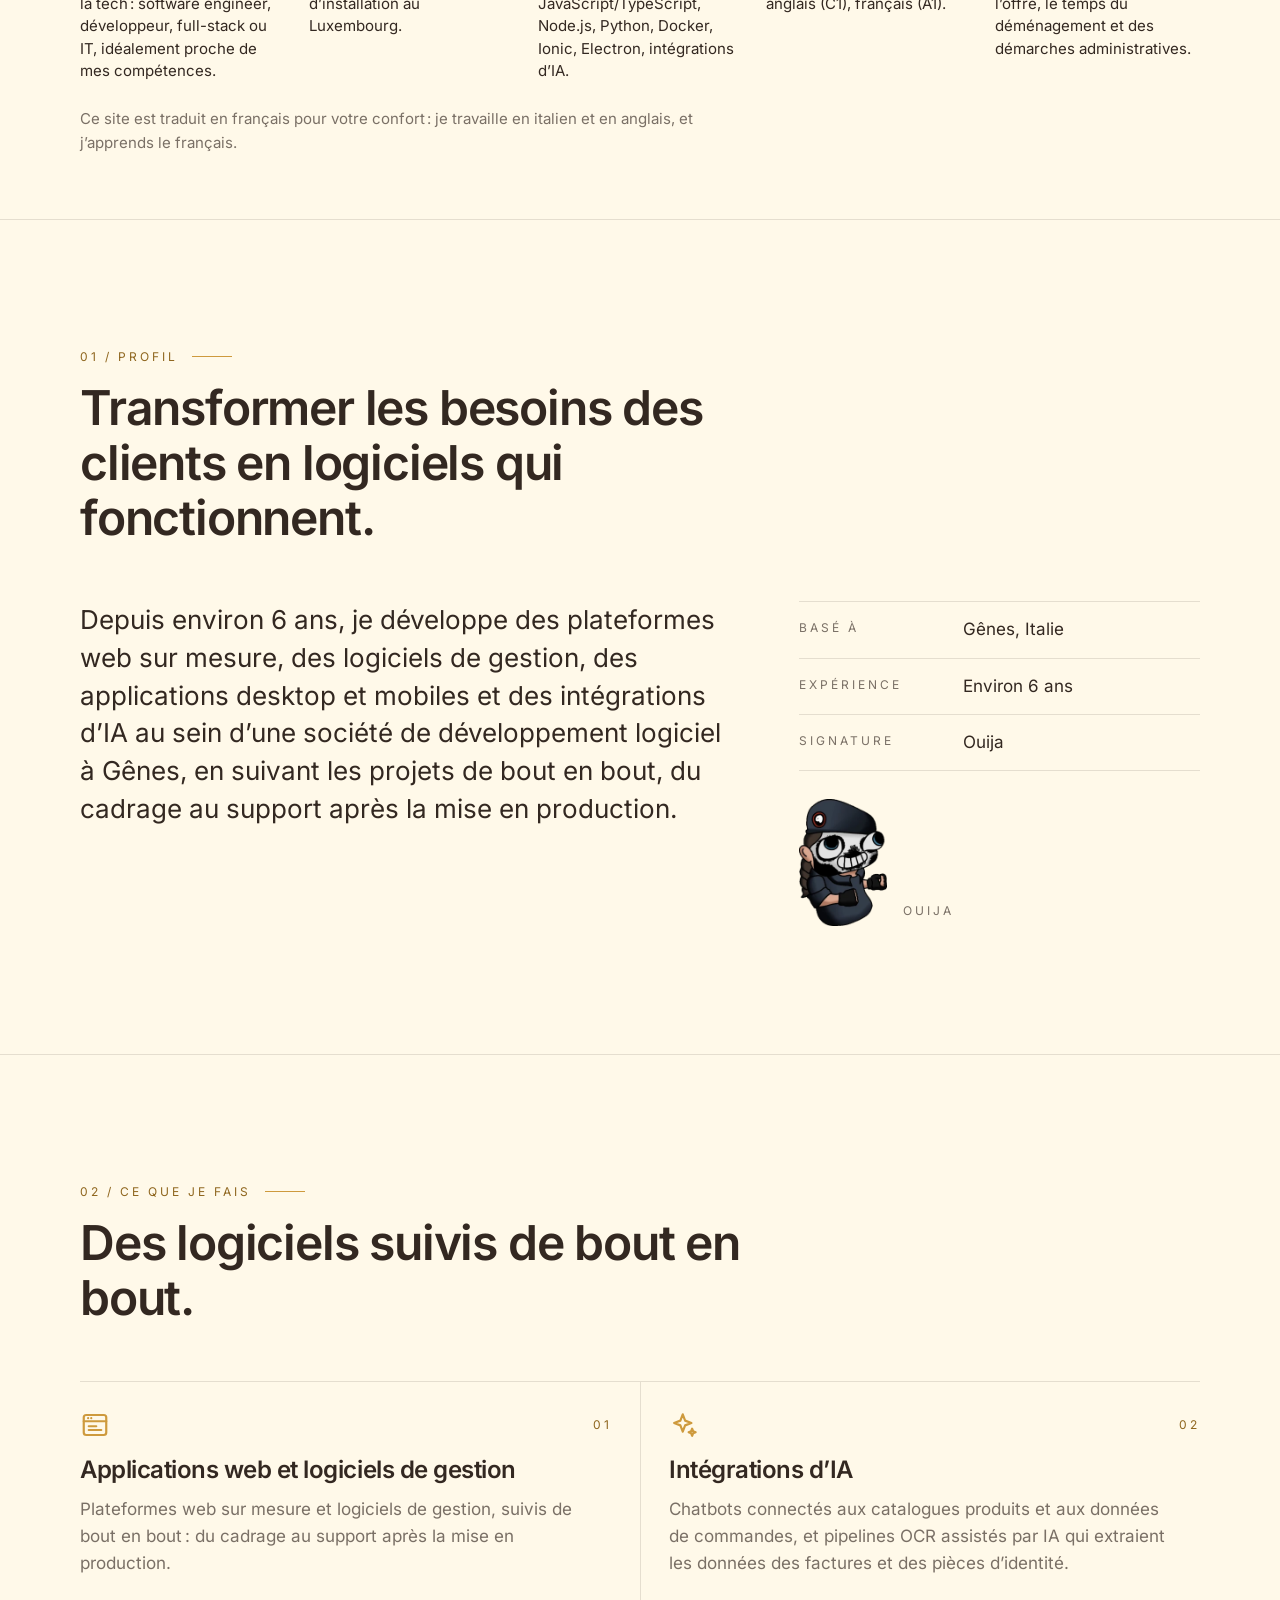
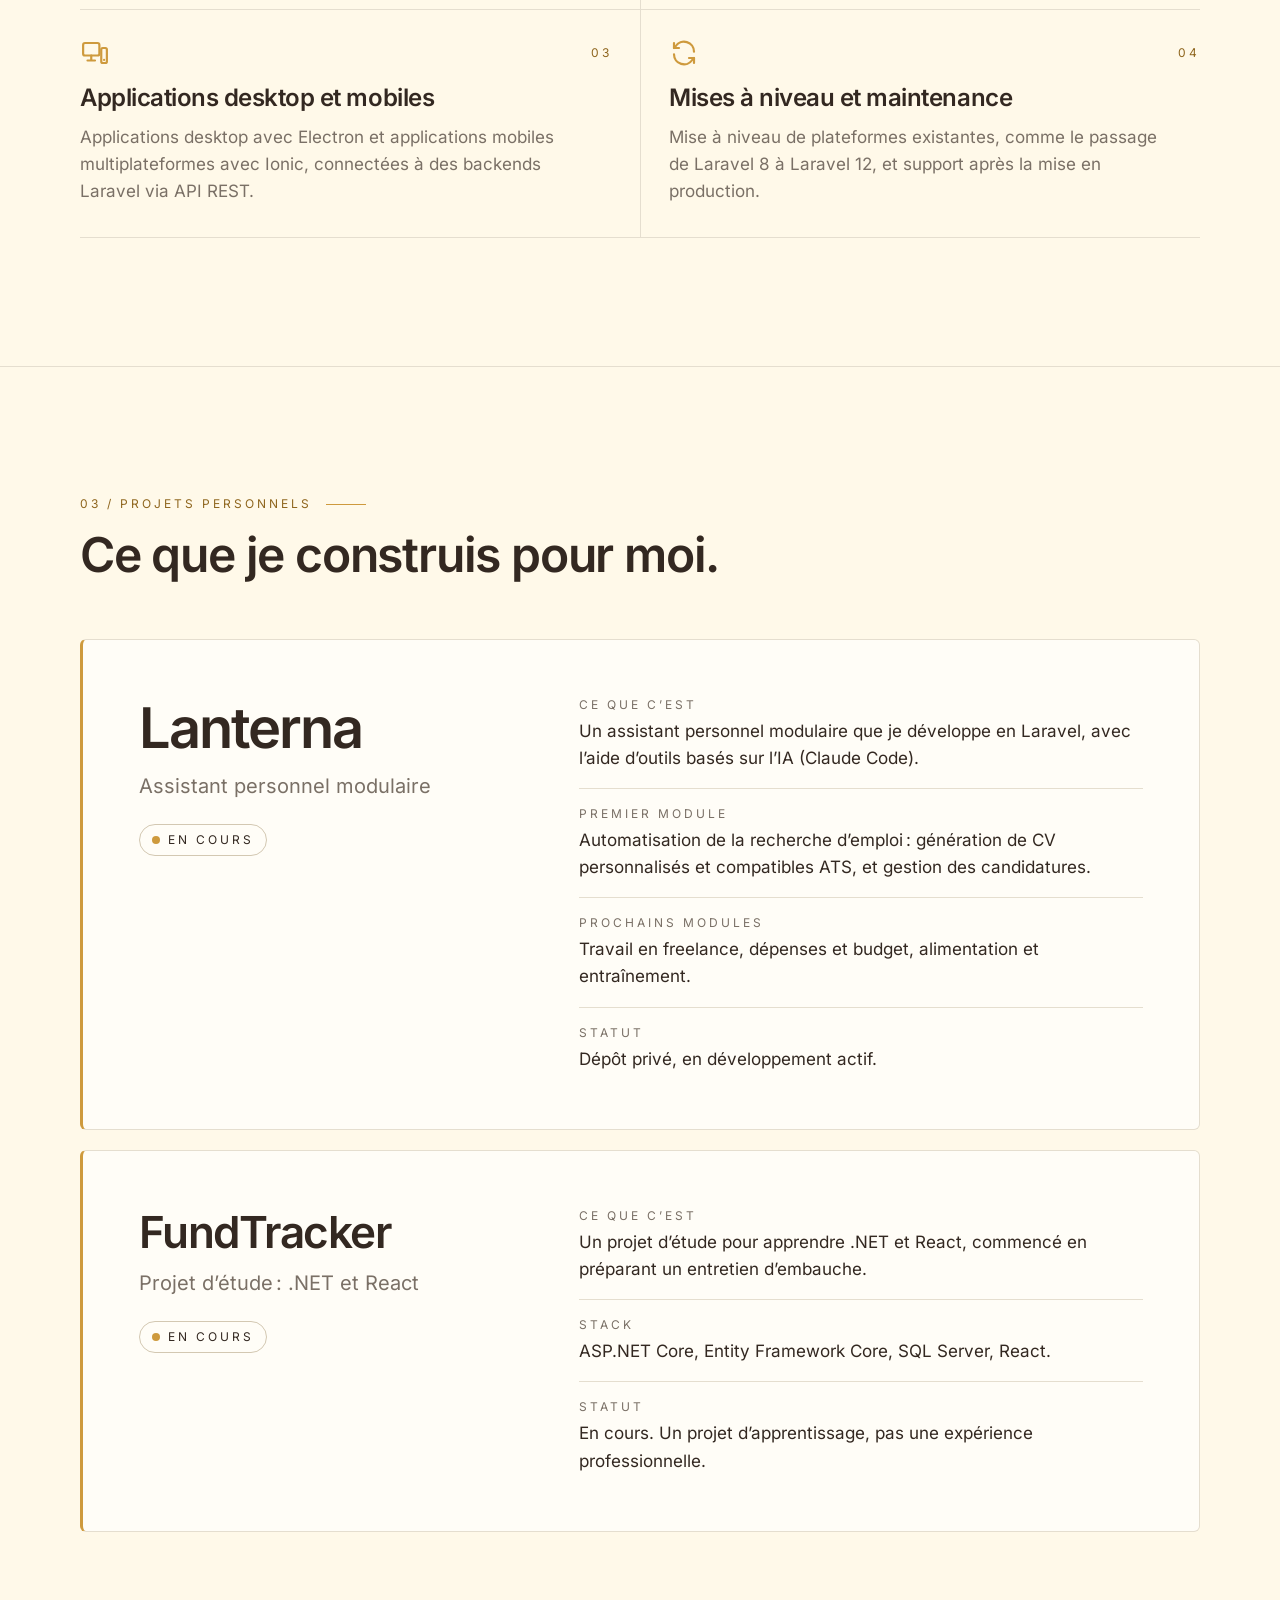
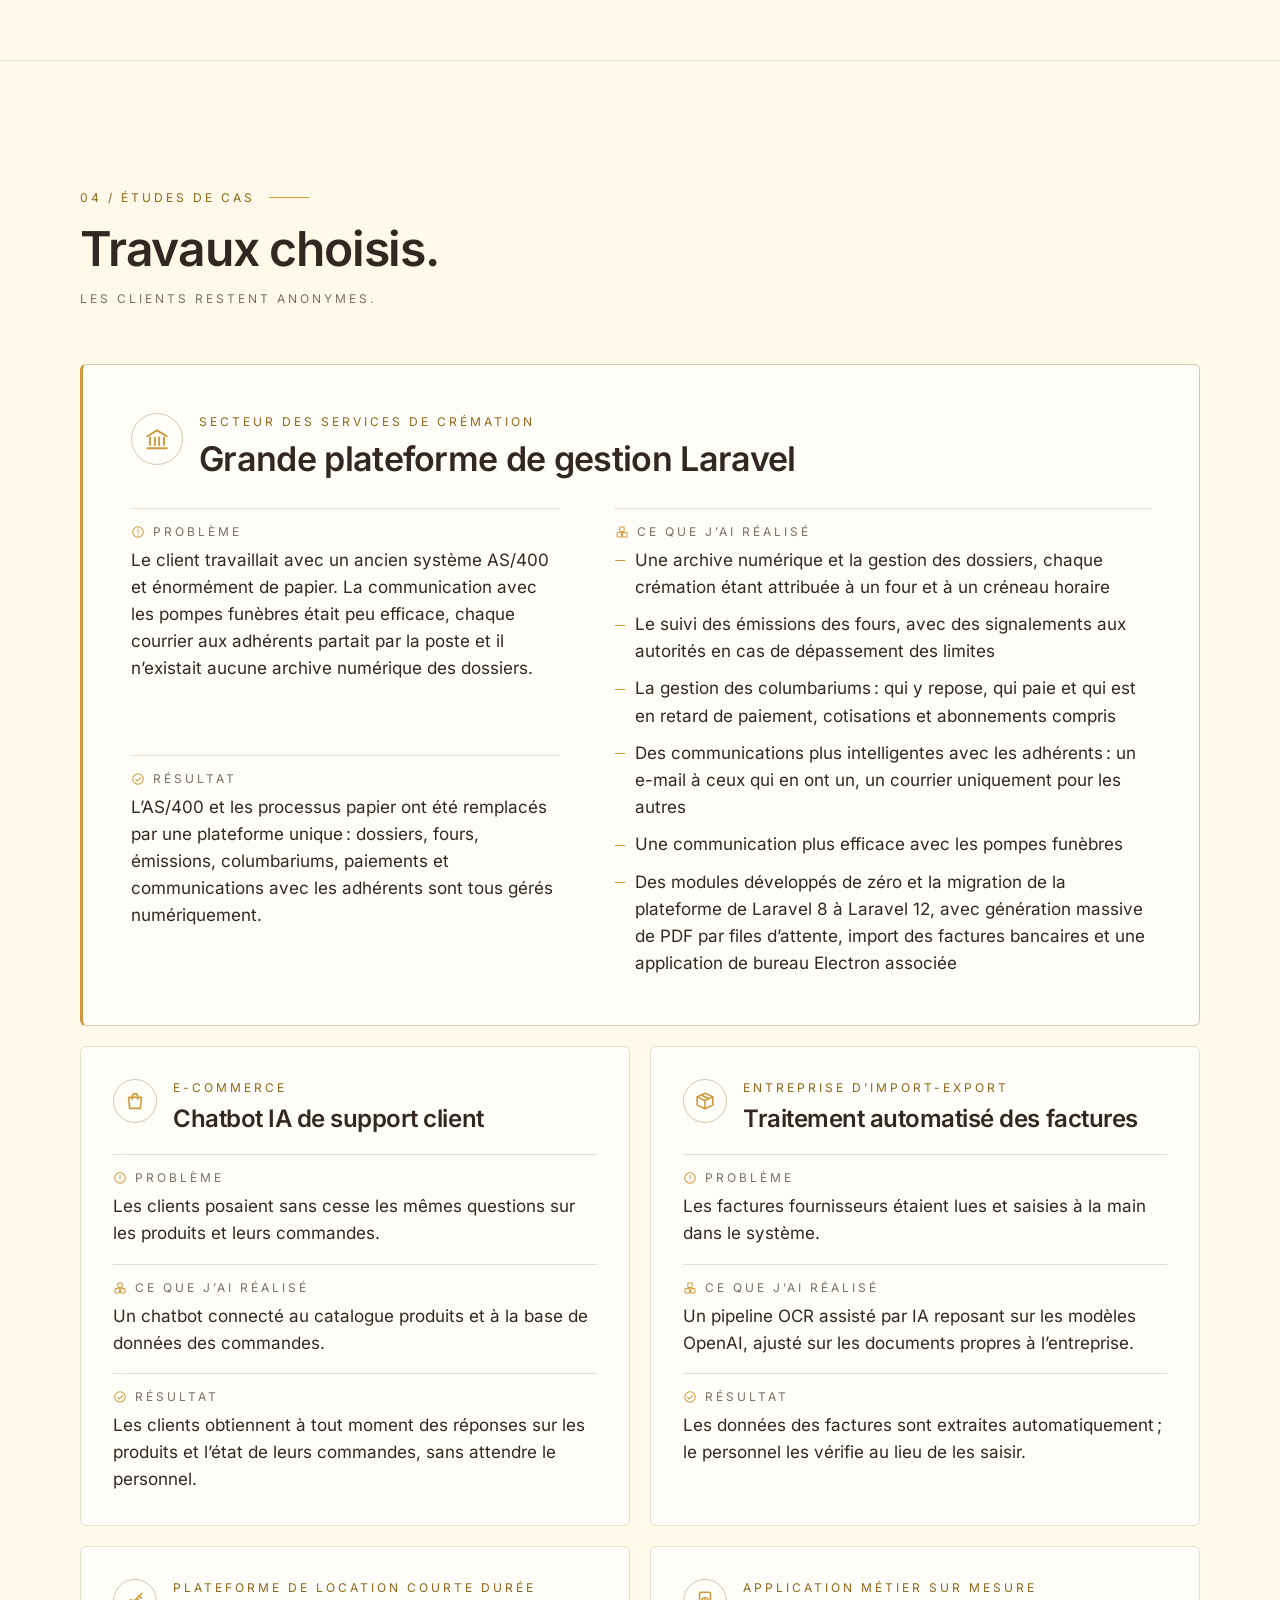
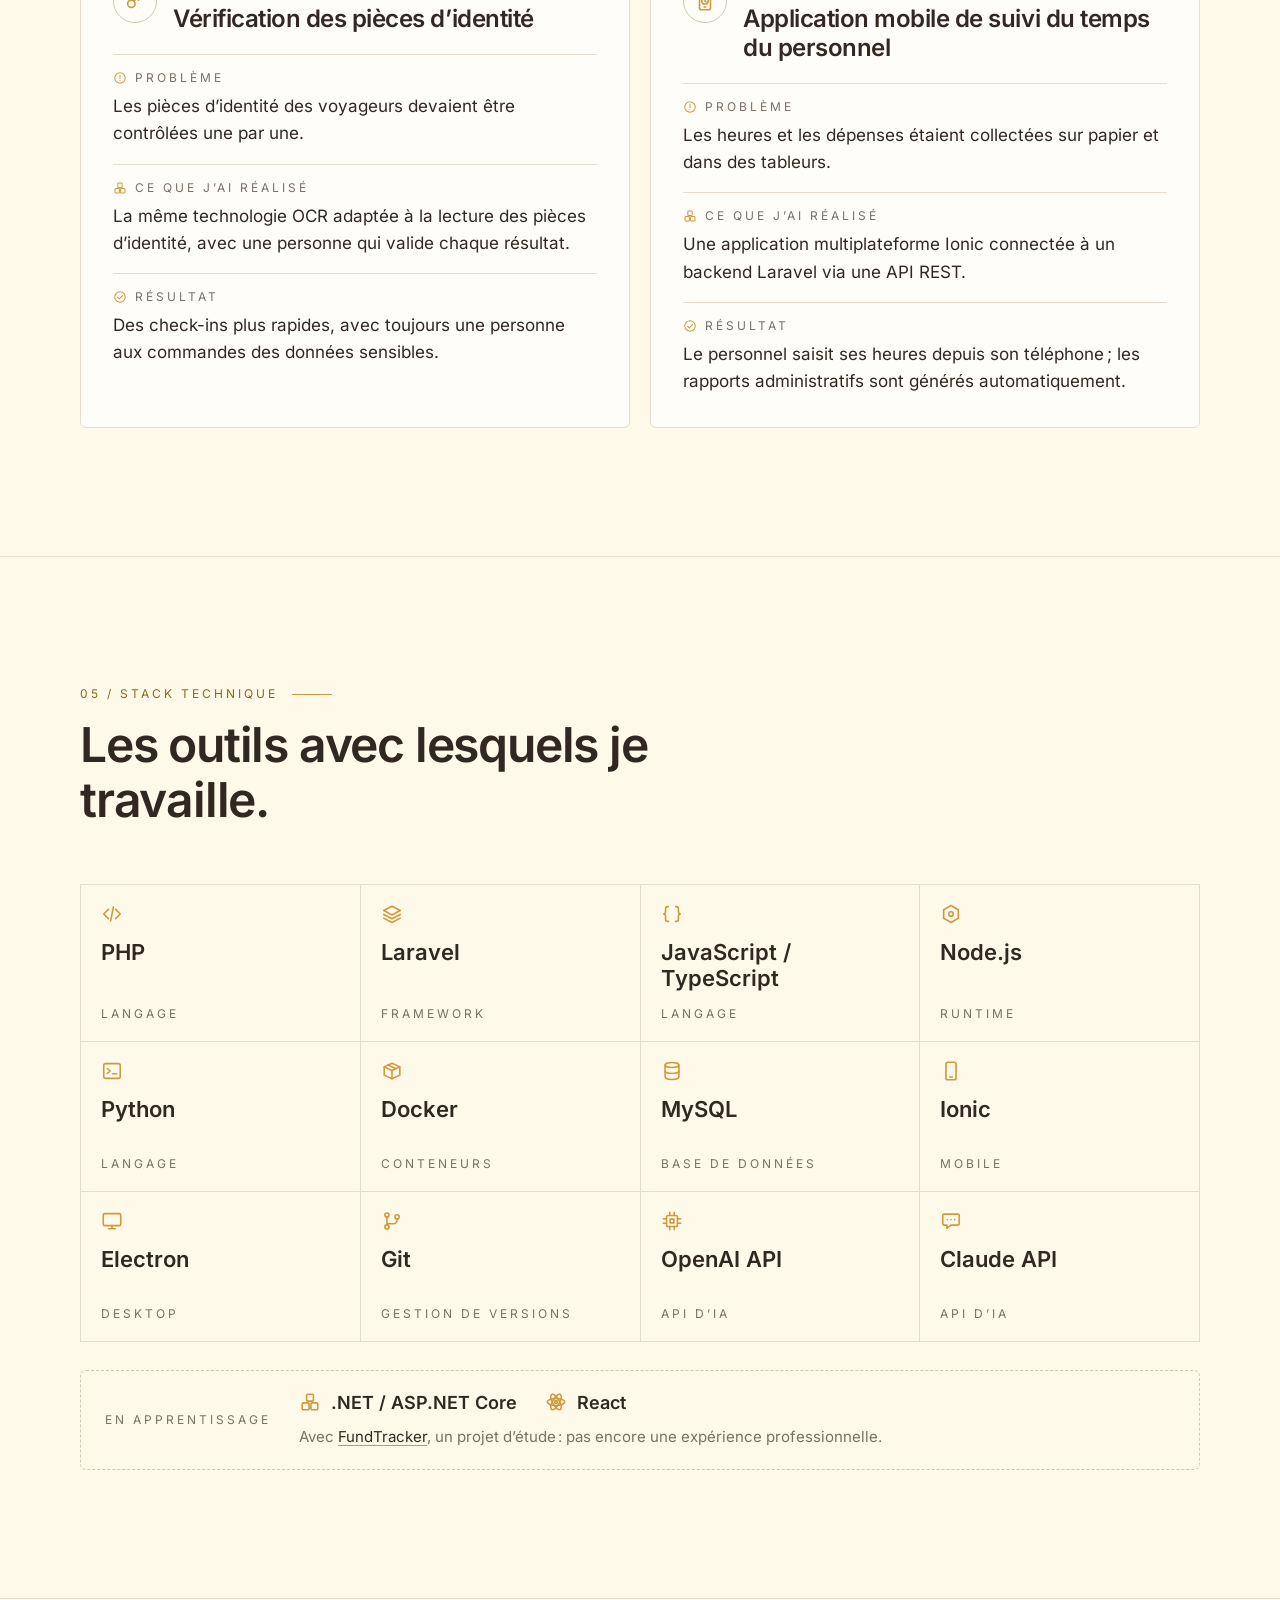
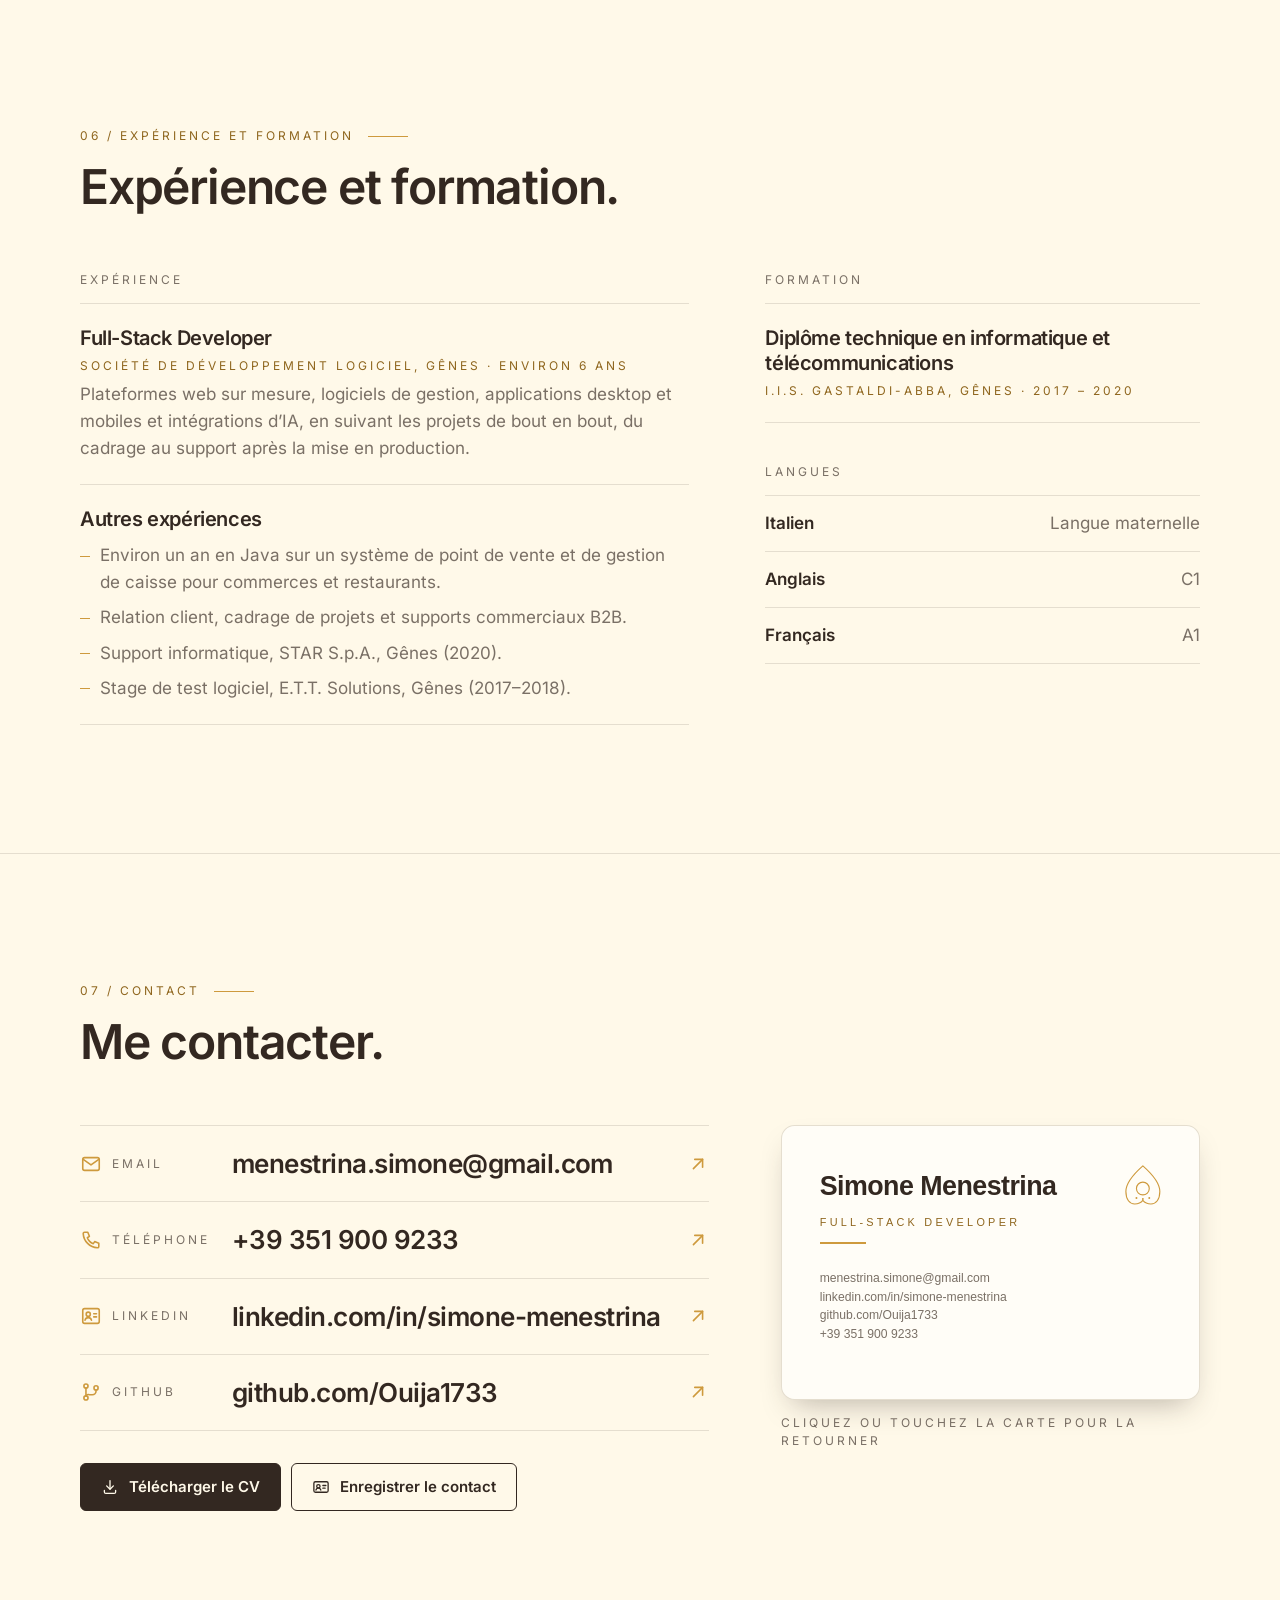
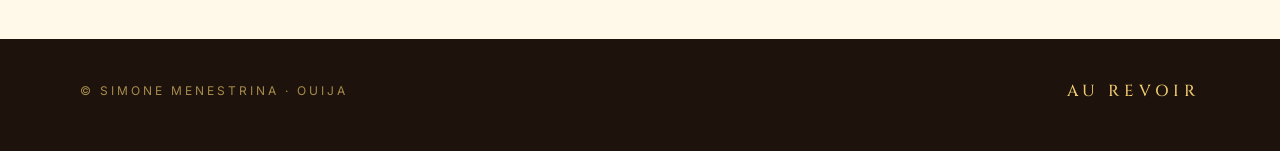
==== commit bba0c7c8: "Align education and other experience with the CVs - Diploma titled as on the CVs: "Diploma in Comput" ====
--- a/fr/index.html
+++ b/fr/index.html
@@ -398,14 +398,14 @@
             </div>
             <div class="entry">
               <h4>Autres expériences</h4>
-              <ul><li>Environ un an en Java sur un système de point de vente et de gestion de caisse pour commerces et restaurants.</li><li>Relation client, cadrage de projets et supports commerciaux B2B.</li></ul>
+              <ul><li>Environ un an en Java sur un système de point de vente et de gestion de caisse pour commerces et restaurants.</li><li>Relation client, cadrage de projets et supports commerciaux B2B.</li><li>Support informatique, STAR S.p.A., Gênes (2020).</li><li>Stage de test logiciel, E.T.T. Solutions, Gênes (2017–2018).</li></ul>
             </div>
           </div>
           <div class="exp-col" data-reveal style="--d: 140ms">
             <h3 class="caps">Formation</h3>
             <div class="entry">
-              <h4>Diplôme d’études secondaires en informatique</h4>
-              <p class="meta caps">I.I.S. Gastaldi-Abba, Gênes · 2020</p>
+              <h4>Diplôme technique en informatique et télécommunications</h4>
+              <p class="meta caps">I.I.S. Gastaldi-Abba, Gênes · 2017 – 2020</p>
             </div>
             <h3 class="caps exp-sub">Langues</h3>
             <dl class="langs">
